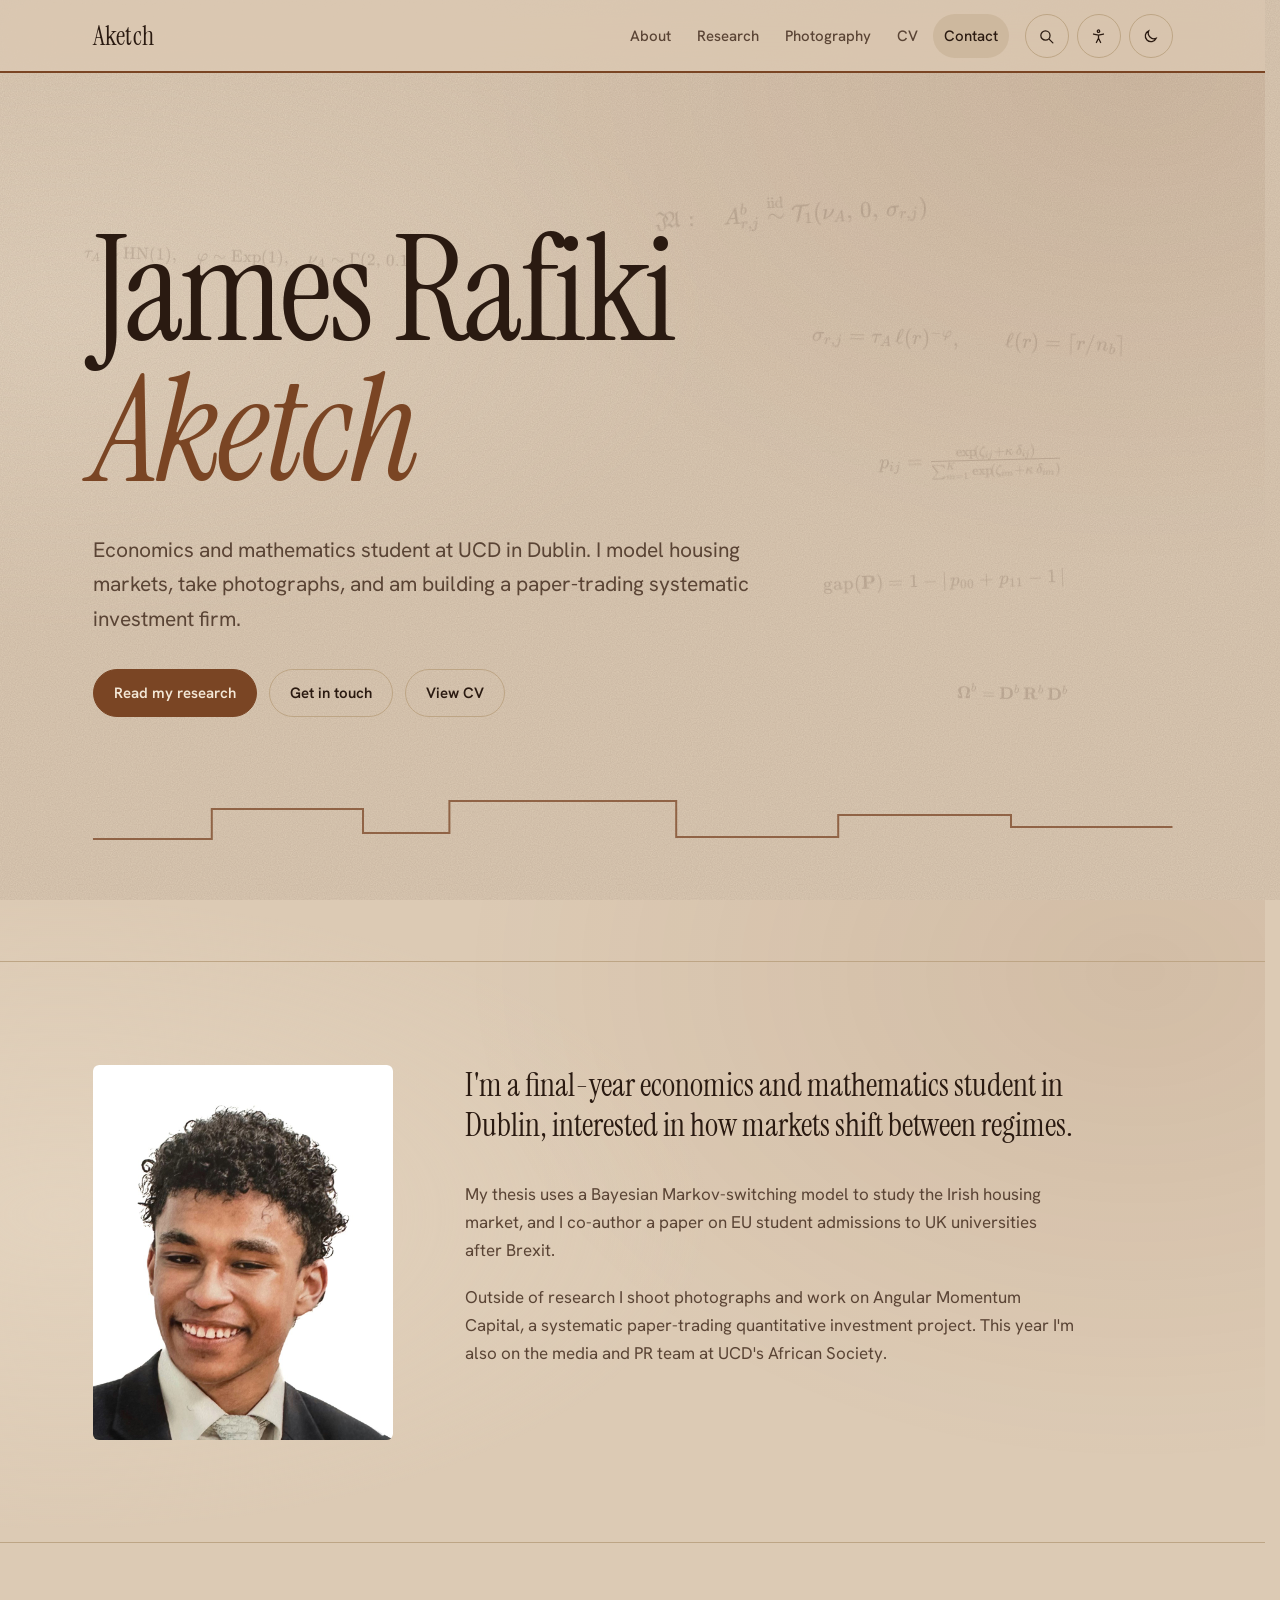
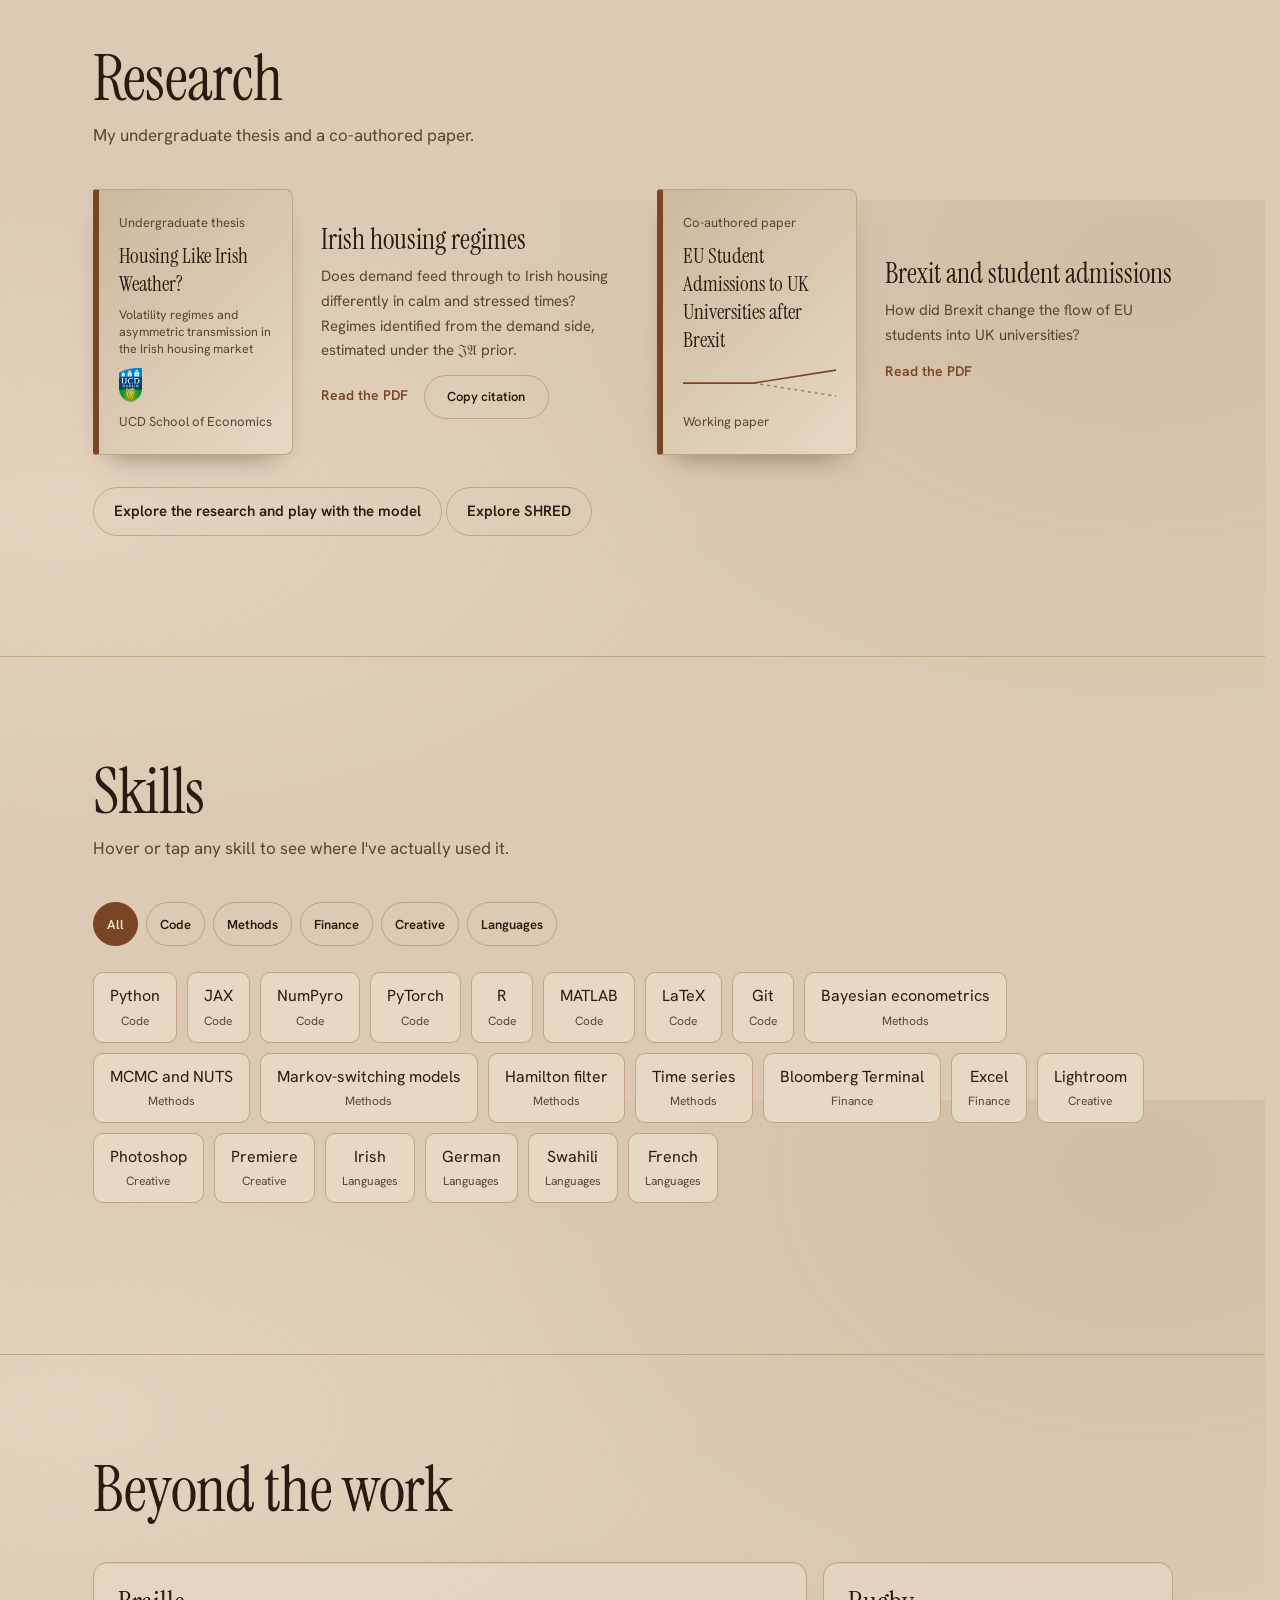
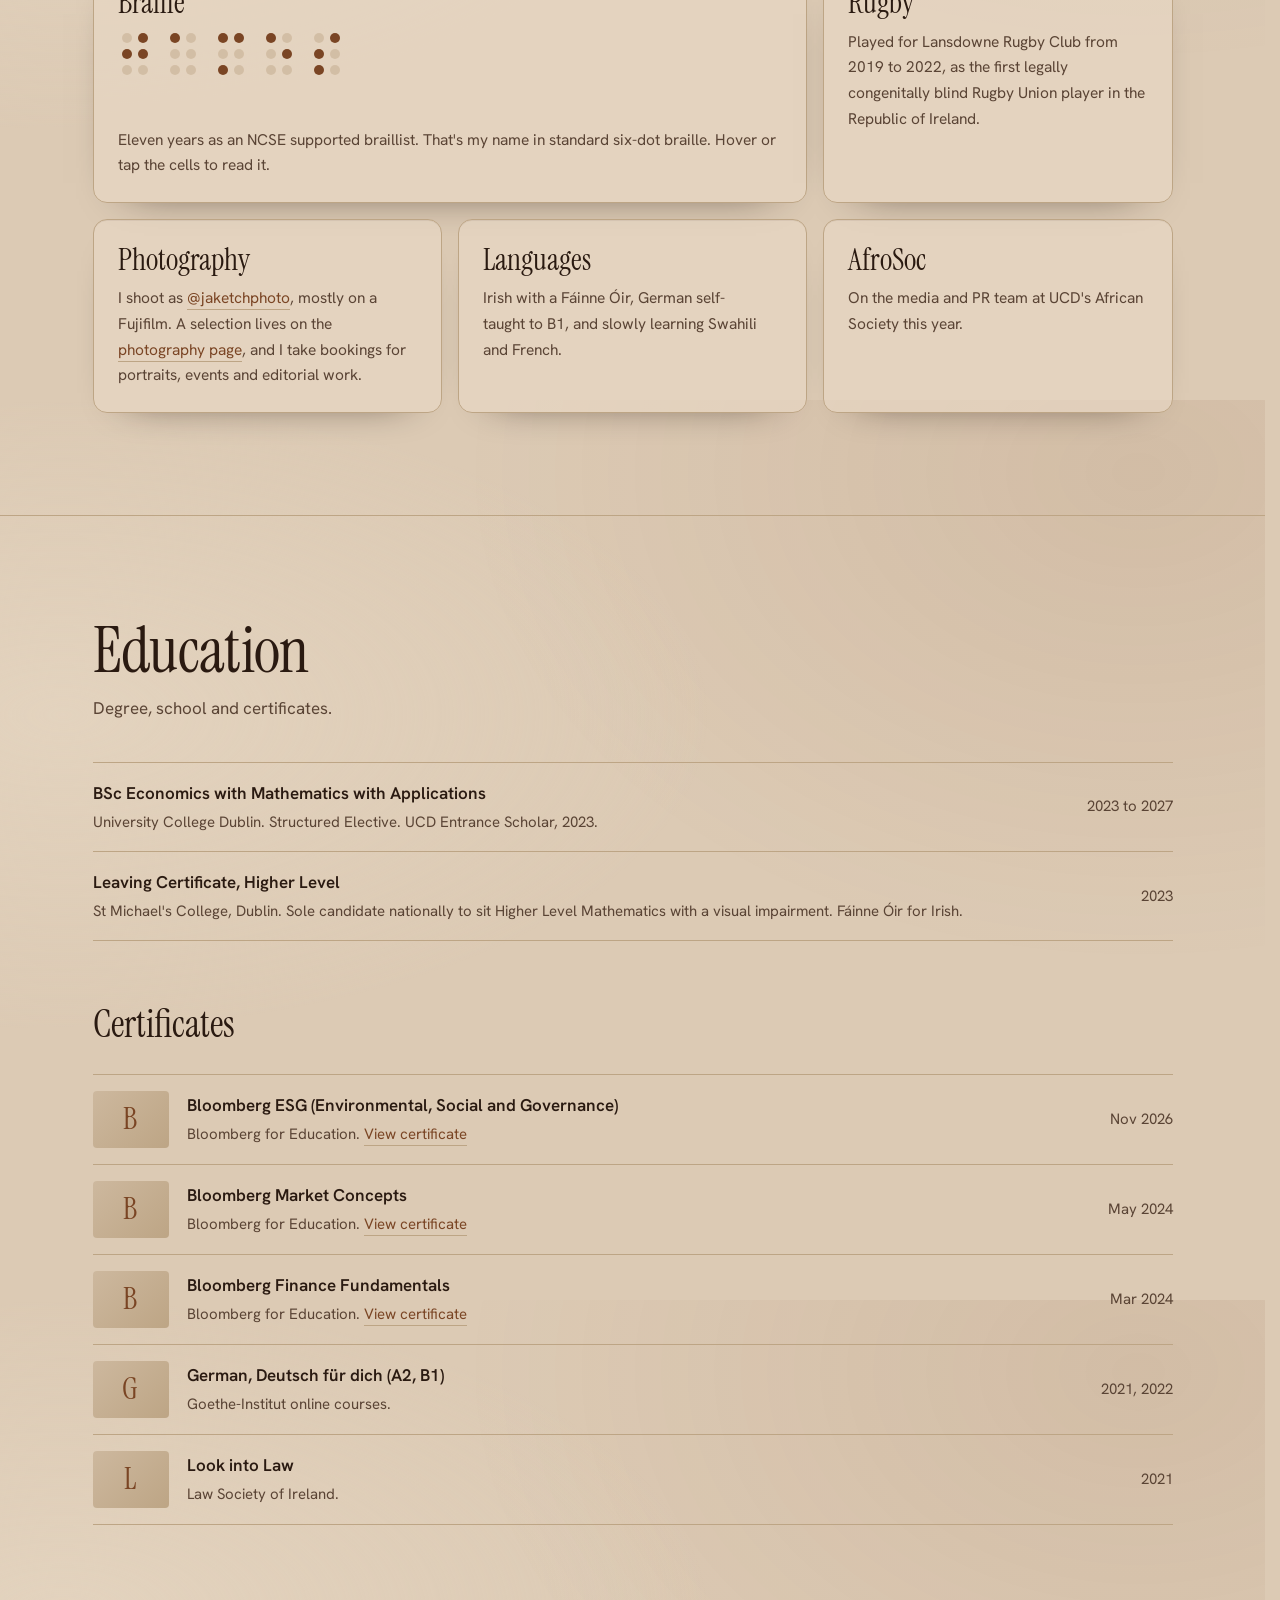
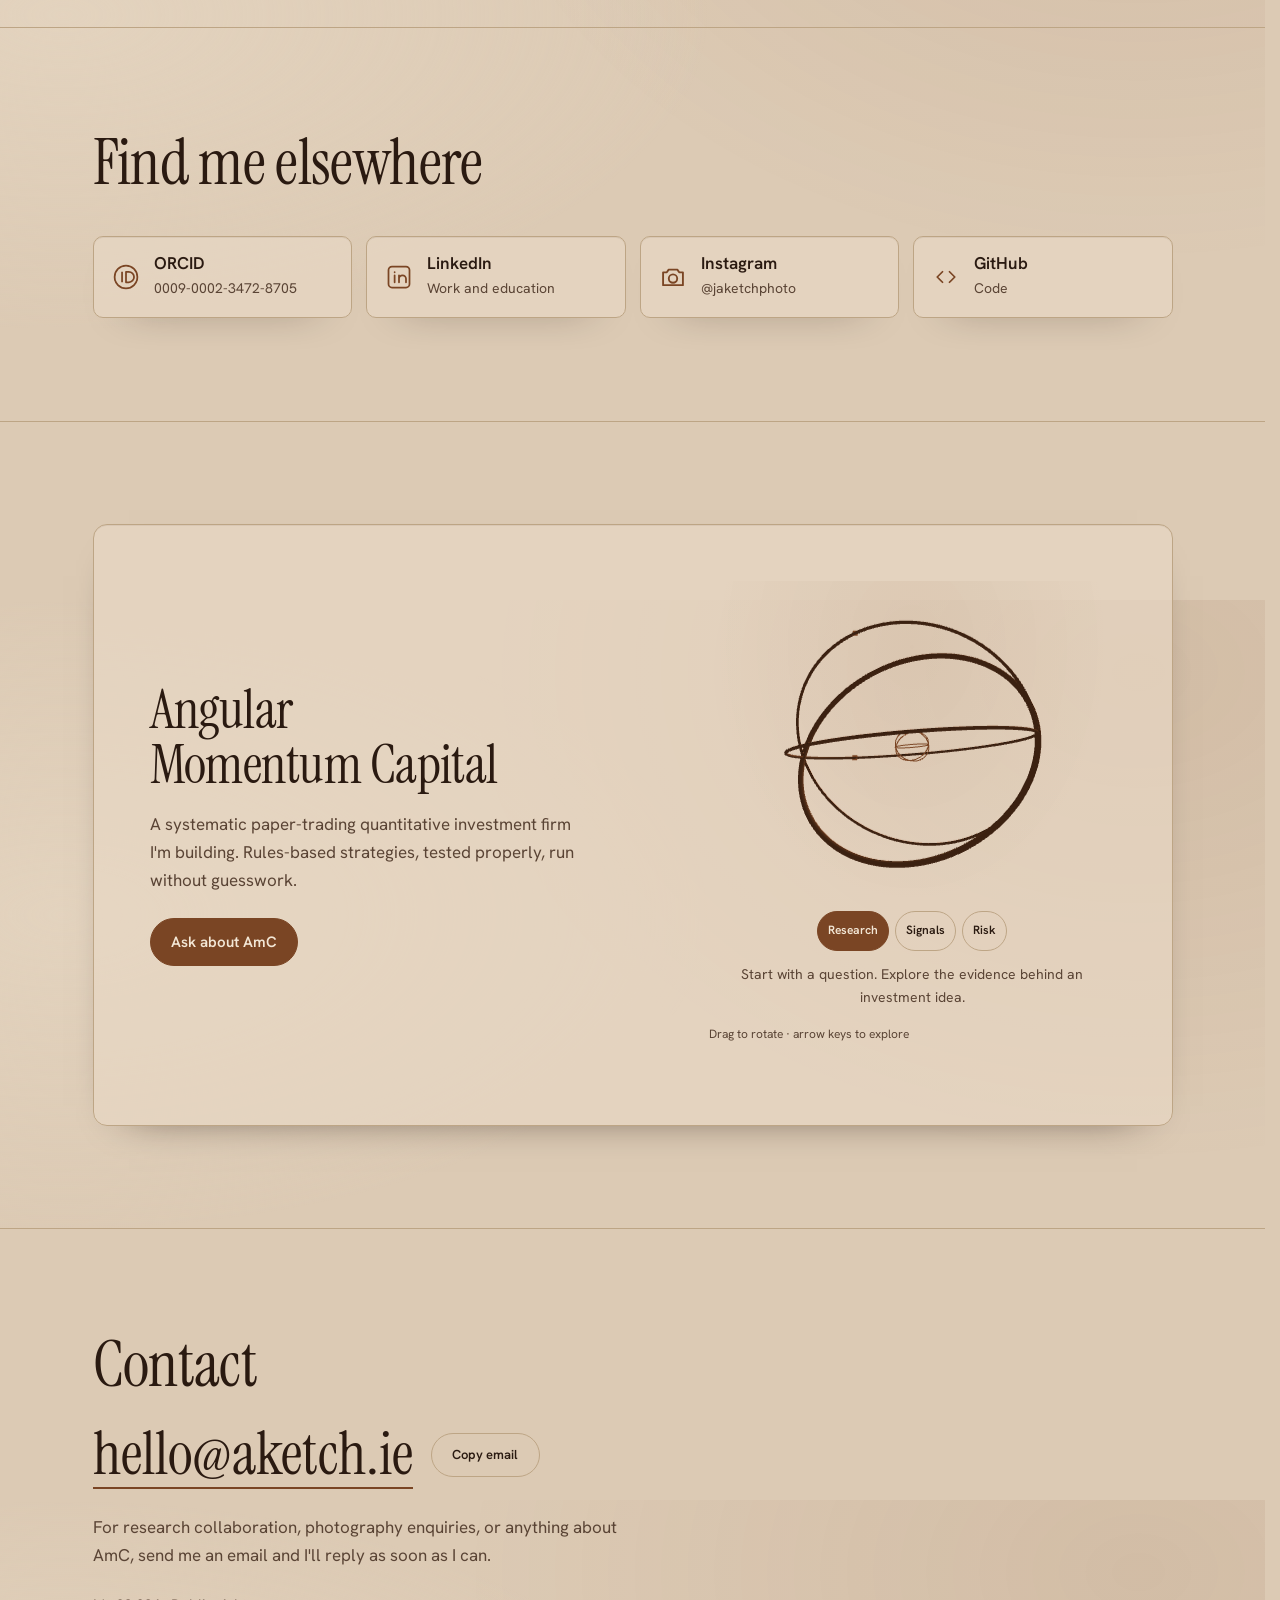
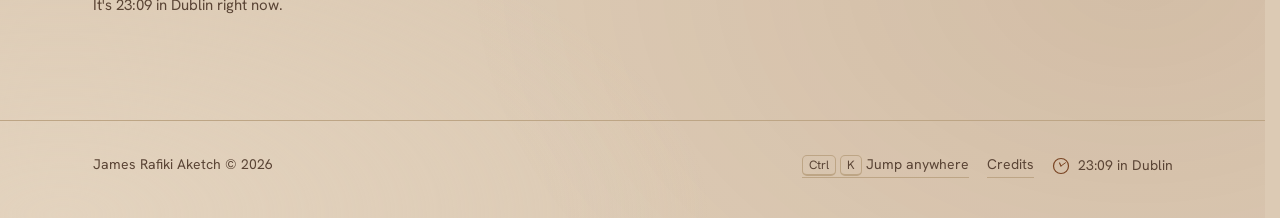
==== index.html @ b62ce795 "Mention ESG certificate in Bloomberg Terminal skill blurbs Co-Authored-By: Claude Sonnet 5.5 <norepl" ====
<!DOCTYPE html>
<html lang="en">
<head>
<meta charset="utf-8">
<meta name="viewport" content="width=device-width, initial-scale=1, viewport-fit=cover">
<title>James Rafiki Aketch</title>
<meta name="description" content="James Rafiki Aketch. Economics and mathematics student in Dublin. Research on Irish housing regimes, photography, and Angular Momentum Capital.">
<meta property="og:title" content="James Rafiki Aketch">
<meta property="og:description" content="James Rafiki Aketch. Economics and mathematics student in Dublin. Research on Irish housing regimes, photography, and Angular Momentum Capital.">
<meta property="og:type" content="website">
<meta property="og:url" content="https://aketch.ie/">
<meta property="og:image" content="https://aketch.ie/assets/ja-social-card.jpg">
<meta property="og:image:type" content="image/jpeg">
<meta property="og:image:width" content="1200">
<meta property="og:image:height" content="630">
<meta property="og:image:alt" content="Cream Fraktur JA monogram on a textured brown background">
<meta name="twitter:card" content="summary_large_image">
<meta name="twitter:title" content="James Rafiki Aketch">
<meta name="twitter:description" content="James Rafiki Aketch. Economics and mathematics student in Dublin. Research on Irish housing regimes, photography, and Angular Momentum Capital.">
<meta name="twitter:image" content="https://aketch.ie/assets/ja-social-card.jpg">
<meta name="twitter:image:alt" content="Cream Fraktur JA monogram on a textured brown background">
<link rel="canonical" href="https://aketch.ie/">
<meta name="theme-color" content="#dccab4" media="(prefers-color-scheme: light)">
<meta name="theme-color" content="#1b120e" media="(prefers-color-scheme: dark)">
<link rel="icon" href="/favicon.ico" sizes="any">
<link rel="icon" type="image/png" sizes="32x32" href="/favicon-32.png">
<link rel="apple-touch-icon" href="/apple-touch-icon.png">
<link rel="manifest" href="/site.webmanifest">
<script>try{var d=document.documentElement,t=localStorage.getItem("theme");if(t)d.setAttribute("data-theme",t);var a=JSON.parse(localStorage.getItem("a11y")||"{}");if(a.text)d.setAttribute("data-text","large");if(a.contrast||(a.contrast===undefined&&matchMedia("(prefers-contrast: more)").matches))d.setAttribute("data-contrast","high");if(a.font)d.setAttribute("data-font","readable");if(a.motion)d.setAttribute("data-motion","reduced");}catch(e){}</script>
<link rel="preconnect" href="https://fonts.googleapis.com">
<link rel="preconnect" href="https://fonts.gstatic.com" crossorigin>
<link href="https://fonts.googleapis.com/css2?family=Hanken+Grotesk:wght@400;500;600&family=Instrument+Serif:ital@0;1&display=swap" rel="stylesheet">
<link rel="stylesheet" href="assets/site.css?v=20261010-2">
<!-- KaTeX 0.16.9. Styles/fonts embedded for reliable equation rendering.
The MIT License (MIT)

Copyright (c) 2013-2020 Khan Academy and other contributors

Permission is hereby granted, free of charge, to any person obtaining a copy
of this software and associated documentation files (the "Software"), to deal
in the Software without restriction, including without limitation the rights
to use, copy, modify, merge, publish, distribute, sublicense, and/or sell
copies of the Software, and to permit persons to whom the Software is
furnished to do so, subject to the following conditions:

The above copyright notice and this permission notice shall be included in all
copies or substantial portions of the Software.

THE SOFTWARE IS PROVIDED "AS IS", WITHOUT WARRANTY OF ANY KIND, EXPRESS OR
IMPLIED, INCLUDING BUT NOT LIMITED TO THE WARRANTIES OF MERCHANTABILITY,
FITNESS FOR A PARTICULAR PURPOSE AND NONINFRINGEMENT. IN NO EVENT SHALL THE
AUTHORS OR COPYRIGHT HOLDERS BE LIABLE FOR ANY CLAIM, DAMAGES OR OTHER
LIABILITY, WHETHER IN AN ACTION OF CONTRACT, TORT OR OTHERWISE, ARISING FROM,
OUT OF OR IN CONNECTION WITH THE SOFTWARE OR THE USE OR OTHER DEALINGS IN THE
SOFTWARE.

-->
<link rel="stylesheet" href="assets/katex-local.css">
<script>if(location.hash==="#shred")location.replace("research.html"+location.search+"#shred");</script>
<script src="assets/site.js?v=20261010-2" defer></script>
<script type="application/ld+json">
{"@context":"https://schema.org","@type":"Person","name":"James Rafiki Aketch","url":"https://aketch.ie","sameAs":["https://orcid.org/0009-0002-3472-8705","https://www.linkedin.com/in/jamesaketch/","https://www.instagram.com/jaketchphoto","https://github.com/jamesaketch"]}
</script>
<link rel="stylesheet" href="assets/polish.css?v=20261010-2">
<script src="assets/polish.js" defer></script>
<script src="assets/graphics.js" defer></script>
</head>
<body>
<a class="skip" href="#main">Skip to content</a>
<header class="bar">
  <div class="wrap">
    <a class="mark" href="#main">Aketch</a>
    <nav aria-label="Main">
      <a href="#about">About</a>
      <a href="research.html">Research</a>
      <a href="photography.html">Photography</a>
      <a href="cv.html">CV</a>
      <a href="#contact">Contact</a>
    </nav>
    <div class="tools">
      <button class="tbtn abtn" type="button" aria-label="Accessibility options" aria-expanded="false"><svg viewBox="0 0 24 24"><circle cx="12" cy="4.5" r="1.7"/><path d="M5 8.5l7 1.5 7-1.5M12 10v4.5M12 14.5l-3 6M12 14.5l3 6"/></svg></button>
      <button class="tbtn theme" type="button" aria-label="Switch between light and dark mode"><svg class="moon" viewBox="0 0 24 24"><path d="M20 14.5A8 8 0 0 1 9.5 4 8 8 0 1 0 20 14.5z"/></svg><svg class="sun" viewBox="0 0 24 24"><circle cx="12" cy="12" r="4"/><path d="M12 2v2M12 20v2M4.9 4.9l1.4 1.4M17.7 17.7l1.4 1.4M2 12h2M20 12h2M4.9 19.1l1.4-1.4M17.7 6.3l1.4-1.4"/></svg></button>
    </div>
  </div>
</header>

<main id="main" tabindex="-1">

  <div class="hero">
    <div class="wrap">
      <!-- Background maths: the real equations from the thesis, pre-rendered with KaTeX so they need no script -->
      <div class="eqs" aria-hidden="true">
        <div class="eq k1"><span class="katex"><span class="katex-html" aria-hidden="true"><span class="base"><span class="strut" style="height:0.8175em;vertical-align:-0.126em;"></span><span class="mord mathfrak">J</span><span class="mspace" style="margin-right:-0.1667em;"></span><span class="mord mathfrak">A</span><span class="mspace" style="margin-right:0.2778em;"></span><span class="mrel">:</span><span class="mspace" style="margin-right:1em;"></span><span class="mspace" style="margin-right:0.2778em;"></span></span><span class="base"><span class="strut" style="height:1.5478em;vertical-align:-0.3948em;"></span><span class="mord"><span class="mord mathnormal">A</span><span class="msupsub"><span class="vlist-t vlist-t2"><span class="vlist-r"><span class="vlist" style="height:0.8491em;"><span style="top:-2.4413em;margin-left:0em;margin-right:0.05em;"><span class="pstrut" style="height:2.7em;"></span><span class="sizing reset-size6 size3 mtight"><span class="mord mtight"><span class="mord mathnormal mtight" style="margin-right:0.02778em;">r</span><span class="mpunct mtight">,</span><span class="mord mathnormal mtight" style="margin-right:0.05724em;">j</span></span></span></span><span style="top:-3.063em;margin-right:0.05em;"><span class="pstrut" style="height:2.7em;"></span><span class="sizing reset-size6 size3 mtight"><span class="mord mtight"><span class="mord mathnormal mtight">b</span></span></span></span></span><span class="vlist-s">​</span></span><span class="vlist-r"><span class="vlist" style="height:0.3948em;"><span></span></span></span></span></span></span><span class="mspace" style="margin-right:0.2778em;"></span><span class="mrel"><span class="mop op-limits"><span class="vlist-t"><span class="vlist-r"><span class="vlist" style="height:1.153em;"><span style="top:-3em;"><span class="pstrut" style="height:3em;"></span><span><span class="mop">∼</span></span></span><span style="top:-3.5669em;margin-left:0em;"><span class="pstrut" style="height:3em;"></span><span class="sizing reset-size6 size3 mtight"><span class="mord mtight"><span class="mord text mtight"><span class="mord mtight">iid</span></span></span></span></span></span></span></span></span></span><span class="mspace" style="margin-right:0.2778em;"></span></span><span class="base"><span class="strut" style="height:1.0361em;vertical-align:-0.2861em;"></span><span class="mord"><span class="mord mathcal" style="margin-right:0.25417em;">T</span><span class="msupsub"><span class="vlist-t vlist-t2"><span class="vlist-r"><span class="vlist" style="height:0.3011em;"><span style="top:-2.55em;margin-left:-0.2542em;margin-right:0.05em;"><span class="pstrut" style="height:2.7em;"></span><span class="sizing reset-size6 size3 mtight"><span class="mord mtight"><span class="mord mtight">1</span></span></span></span></span><span class="vlist-s">​</span></span><span class="vlist-r"><span class="vlist" style="height:0.15em;"><span></span></span></span></span></span></span><span class="mspace" style="margin-right:-0.1667em;"></span><span class="mspace" style="margin-right:0.1667em;"></span><span class="minner"><span class="mopen delimcenter" style="top:0em;">(</span><span class="mord"><span class="mord mathnormal" style="margin-right:0.06366em;">ν</span><span class="msupsub"><span class="vlist-t vlist-t2"><span class="vlist-r"><span class="vlist" style="height:0.3283em;"><span style="top:-2.55em;margin-left:-0.0637em;margin-right:0.05em;"><span class="pstrut" style="height:2.7em;"></span><span class="sizing reset-size6 size3 mtight"><span class="mord mathnormal mtight">A</span></span></span></span><span class="vlist-s">​</span></span><span class="vlist-r"><span class="vlist" style="height:0.15em;"><span></span></span></span></span></span></span><span class="mpunct">,</span><span class="mspace" style="margin-right:0.1667em;"></span><span class="mspace" style="margin-right:0.1667em;"></span><span class="mord">0</span><span class="mpunct">,</span><span class="mspace" style="margin-right:0.1667em;"></span><span class="mspace" style="margin-right:0.1667em;"></span><span class="mord"><span class="mord mathnormal" style="margin-right:0.03588em;">σ</span><span class="msupsub"><span class="vlist-t vlist-t2"><span class="vlist-r"><span class="vlist" style="height:0.3117em;"><span style="top:-2.55em;margin-left:-0.0359em;margin-right:0.05em;"><span class="pstrut" style="height:2.7em;"></span><span class="sizing reset-size6 size3 mtight"><span class="mord mtight"><span class="mord mathnormal mtight" style="margin-right:0.02778em;">r</span><span class="mpunct mtight">,</span><span class="mord mathnormal mtight" style="margin-right:0.05724em;">j</span></span></span></span></span><span class="vlist-s">​</span></span><span class="vlist-r"><span class="vlist" style="height:0.2861em;"><span></span></span></span></span></span></span><span class="mclose delimcenter" style="top:0em;">)</span></span></span></span></span></div>
        <div class="eq k2"><span class="katex"><span class="katex-html" aria-hidden="true"><span class="base"><span class="strut" style="height:0.7167em;vertical-align:-0.2861em;"></span><span class="mord"><span class="mord mathnormal" style="margin-right:0.03588em;">σ</span><span class="msupsub"><span class="vlist-t vlist-t2"><span class="vlist-r"><span class="vlist" style="height:0.3117em;"><span style="top:-2.55em;margin-left:-0.0359em;margin-right:0.05em;"><span class="pstrut" style="height:2.7em;"></span><span class="sizing reset-size6 size3 mtight"><span class="mord mtight"><span class="mord mathnormal mtight" style="margin-right:0.02778em;">r</span><span class="mpunct mtight">,</span><span class="mord mathnormal mtight" style="margin-right:0.05724em;">j</span></span></span></span></span><span class="vlist-s">​</span></span><span class="vlist-r"><span class="vlist" style="height:0.2861em;"><span></span></span></span></span></span></span><span class="mspace" style="margin-right:0.2778em;"></span><span class="mrel">=</span><span class="mspace" style="margin-right:0.2778em;"></span></span><span class="base"><span class="strut" style="height:1.0213em;vertical-align:-0.25em;"></span><span class="mord"><span class="mord mathnormal" style="margin-right:0.1132em;">τ</span><span class="msupsub"><span class="vlist-t vlist-t2"><span class="vlist-r"><span class="vlist" style="height:0.3283em;"><span style="top:-2.55em;margin-left:-0.1132em;margin-right:0.05em;"><span class="pstrut" style="height:2.7em;"></span><span class="sizing reset-size6 size3 mtight"><span class="mord mathnormal mtight">A</span></span></span></span><span class="vlist-s">​</span></span><span class="vlist-r"><span class="vlist" style="height:0.15em;"><span></span></span></span></span></span></span><span class="mspace" style="margin-right:0.1667em;"></span><span class="mord">ℓ</span><span class="mopen">(</span><span class="mord mathnormal" style="margin-right:0.02778em;">r</span><span class="mclose"><span class="mclose">)</span><span class="msupsub"><span class="vlist-t"><span class="vlist-r"><span class="vlist" style="height:0.7713em;"><span style="top:-3.063em;margin-right:0.05em;"><span class="pstrut" style="height:2.7em;"></span><span class="sizing reset-size6 size3 mtight"><span class="mord mtight"><span class="mord mtight">−</span><span class="mord mathnormal mtight">φ</span></span></span></span></span></span></span></span></span><span class="mpunct">,</span><span class="mspace" style="margin-right:2em;"></span><span class="mspace" style="margin-right:0.1667em;"></span><span class="mord">ℓ</span><span class="mopen">(</span><span class="mord mathnormal" style="margin-right:0.02778em;">r</span><span class="mclose">)</span><span class="mspace" style="margin-right:0.2778em;"></span><span class="mrel">=</span><span class="mspace" style="margin-right:0.2778em;"></span></span><span class="base"><span class="strut" style="height:1em;vertical-align:-0.25em;"></span><span class="mopen">⌈</span><span class="mord mathnormal" style="margin-right:0.02778em;">r</span><span class="mord">/</span><span class="mord"><span class="mord mathnormal">n</span><span class="msupsub"><span class="vlist-t vlist-t2"><span class="vlist-r"><span class="vlist" style="height:0.3361em;"><span style="top:-2.55em;margin-left:0em;margin-right:0.05em;"><span class="pstrut" style="height:2.7em;"></span><span class="sizing reset-size6 size3 mtight"><span class="mord mathnormal mtight">b</span></span></span></span><span class="vlist-s">​</span></span><span class="vlist-r"><span class="vlist" style="height:0.15em;"><span></span></span></span></span></span></span><span class="mclose">⌉</span></span></span></span></div>
        <div class="eq k3"><span class="katex"><span class="katex-html" aria-hidden="true"><span class="base"><span class="strut" style="height:0.7167em;vertical-align:-0.2861em;"></span><span class="mord"><span class="mord mathnormal">p</span><span class="msupsub"><span class="vlist-t vlist-t2"><span class="vlist-r"><span class="vlist" style="height:0.3117em;"><span style="top:-2.55em;margin-left:0em;margin-right:0.05em;"><span class="pstrut" style="height:2.7em;"></span><span class="sizing reset-size6 size3 mtight"><span class="mord mtight"><span class="mord mathnormal mtight" style="margin-right:0.05724em;">ij</span></span></span></span></span><span class="vlist-s">​</span></span><span class="vlist-r"><span class="vlist" style="height:0.2861em;"><span></span></span></span></span></span></span><span class="mspace" style="margin-right:0.2778em;"></span><span class="mrel">=</span><span class="mspace" style="margin-right:0.2778em;"></span></span><span class="base"><span class="strut" style="height:1.687em;vertical-align:-0.6547em;"></span><span class="mord"><span class="mopen nulldelimiter"></span><span class="mfrac"><span class="vlist-t vlist-t2"><span class="vlist-r"><span class="vlist" style="height:1.0323em;"><span style="top:-2.5703em;"><span class="pstrut" style="height:3em;"></span><span class="sizing reset-size6 size3 mtight"><span class="mord mtight"><span class="mop mtight"><span class="mop op-symbol small-op mtight" style="position:relative;top:0em;">∑</span><span class="msupsub"><span class="vlist-t vlist-t2"><span class="vlist-r"><span class="vlist" style="height:0.8852em;"><span style="top:-2.1786em;margin-left:0em;margin-right:0.0714em;"><span class="pstrut" style="height:2.5em;"></span><span class="sizing reset-size3 size1 mtight"><span class="mord mtight"><span class="mord mathnormal mtight">m</span><span class="mrel mtight">=</span><span class="mord mtight">1</span></span></span></span><span style="top:-2.8971em;margin-right:0.0714em;"><span class="pstrut" style="height:2.5em;"></span><span class="sizing reset-size3 size1 mtight"><span class="mord mtight"><span class="mord mathnormal mtight" style="margin-right:0.07153em;">K</span></span></span></span></span><span class="vlist-s">​</span></span><span class="vlist-r"><span class="vlist" style="height:0.3214em;"><span></span></span></span></span></span></span><span class="mspace mtight" style="margin-right:0.1952em;"></span><span class="mop mtight"><span class="mtight">e</span><span class="mtight">x</span><span class="mtight">p</span></span><span class="mspace mtight" style="margin-right:-0.1952em;"></span><span class="minner mtight"><span class="mopen mtight delimcenter" style="top:0em;"><span class="mtight">(</span></span><span class="mord mtight"><span class="mord mathnormal mtight" style="margin-right:0.07378em;">ζ</span><span class="msupsub"><span class="vlist-t vlist-t2"><span class="vlist-r"><span class="vlist" style="height:0.3281em;"><span style="top:-2.357em;margin-left:-0.0738em;margin-right:0.0714em;"><span class="pstrut" style="height:2.5em;"></span><span class="sizing reset-size3 size1 mtight"><span class="mord mtight"><span class="mord mathnormal mtight">im</span></span></span></span></span><span class="vlist-s">​</span></span><span class="vlist-r"><span class="vlist" style="height:0.143em;"><span></span></span></span></span></span></span><span class="mbin mtight">+</span><span class="mord mathnormal mtight">κ</span><span class="mspace mtight" style="margin-right:0.1952em;"></span><span class="mord mtight"><span class="mord mathnormal mtight" style="margin-right:0.03785em;">δ</span><span class="msupsub"><span class="vlist-t vlist-t2"><span class="vlist-r"><span class="vlist" style="height:0.3281em;"><span style="top:-2.357em;margin-left:-0.0379em;margin-right:0.0714em;"><span class="pstrut" style="height:2.5em;"></span><span class="sizing reset-size3 size1 mtight"><span class="mord mtight"><span class="mord mathnormal mtight">im</span></span></span></span></span><span class="vlist-s">​</span></span><span class="vlist-r"><span class="vlist" style="height:0.143em;"><span></span></span></span></span></span></span><span class="mclose mtight delimcenter" style="top:0em;"><span class="mtight">)</span></span></span></span></span></span><span style="top:-3.23em;"><span class="pstrut" style="height:3em;"></span><span class="frac-line" style="border-bottom-width:0.04em;"></span></span><span style="top:-3.5073em;"><span class="pstrut" style="height:3em;"></span><span class="sizing reset-size6 size3 mtight"><span class="mord mtight"><span class="mop mtight"><span class="mtight">e</span><span class="mtight">x</span><span class="mtight">p</span></span><span class="mspace mtight" style="margin-right:-0.1952em;"></span><span class="minner mtight"><span class="mopen mtight delimcenter" style="top:0em;"><span class="mtight">(</span></span><span class="mord mtight"><span class="mord mathnormal mtight" style="margin-right:0.07378em;">ζ</span><span class="msupsub"><span class="vlist-t vlist-t2"><span class="vlist-r"><span class="vlist" style="height:0.3281em;"><span style="top:-2.357em;margin-left:-0.0738em;margin-right:0.0714em;"><span class="pstrut" style="height:2.5em;"></span><span class="sizing reset-size3 size1 mtight"><span class="mord mtight"><span class="mord mathnormal mtight" style="margin-right:0.05724em;">ij</span></span></span></span></span><span class="vlist-s">​</span></span><span class="vlist-r"><span class="vlist" style="height:0.2819em;"><span></span></span></span></span></span></span><span class="mbin mtight">+</span><span class="mord mathnormal mtight">κ</span><span class="mspace mtight" style="margin-right:0.1952em;"></span><span class="mord mtight"><span class="mord mathnormal mtight" style="margin-right:0.03785em;">δ</span><span class="msupsub"><span class="vlist-t vlist-t2"><span class="vlist-r"><span class="vlist" style="height:0.3281em;"><span style="top:-2.357em;margin-left:-0.0379em;margin-right:0.0714em;"><span class="pstrut" style="height:2.5em;"></span><span class="sizing reset-size3 size1 mtight"><span class="mord mtight"><span class="mord mathnormal mtight" style="margin-right:0.05724em;">ij</span></span></span></span></span><span class="vlist-s">​</span></span><span class="vlist-r"><span class="vlist" style="height:0.2819em;"><span></span></span></span></span></span></span><span class="mclose mtight delimcenter" style="top:0em;"><span class="mtight">)</span></span></span></span></span></span></span><span class="vlist-s">​</span></span><span class="vlist-r"><span class="vlist" style="height:0.6547em;"><span></span></span></span></span></span><span class="mclose nulldelimiter"></span></span></span></span></span></div>
        <div class="eq k4"><span class="katex"><span class="katex-html" aria-hidden="true"><span class="base"><span class="strut" style="height:0.5806em;vertical-align:-0.15em;"></span><span class="mord"><span class="mord mathnormal" style="margin-right:0.1132em;">τ</span><span class="msupsub"><span class="vlist-t vlist-t2"><span class="vlist-r"><span class="vlist" style="height:0.3283em;"><span style="top:-2.55em;margin-left:-0.1132em;margin-right:0.05em;"><span class="pstrut" style="height:2.7em;"></span><span class="sizing reset-size6 size3 mtight"><span class="mord mathnormal mtight">A</span></span></span></span><span class="vlist-s">​</span></span><span class="vlist-r"><span class="vlist" style="height:0.15em;"><span></span></span></span></span></span></span><span class="mspace" style="margin-right:0.2778em;"></span><span class="mrel">∼</span><span class="mspace" style="margin-right:0.2778em;"></span></span><span class="base"><span class="strut" style="height:1em;vertical-align:-0.25em;"></span><span class="mord"><span class="mord mathrm">HN</span></span><span class="mopen">(</span><span class="mord">1</span><span class="mclose">)</span><span class="mpunct">,</span><span class="mspace" style="margin-right:1em;"></span><span class="mspace" style="margin-right:0.1667em;"></span><span class="mord mathnormal">φ</span><span class="mspace" style="margin-right:0.2778em;"></span><span class="mrel">∼</span><span class="mspace" style="margin-right:0.2778em;"></span></span><span class="base"><span class="strut" style="height:1em;vertical-align:-0.25em;"></span><span class="mord"><span class="mord mathrm">Exp</span></span><span class="mopen">(</span><span class="mord">1</span><span class="mclose">)</span><span class="mpunct">,</span><span class="mspace" style="margin-right:1em;"></span><span class="mspace" style="margin-right:0.1667em;"></span><span class="mord"><span class="mord mathnormal" style="margin-right:0.06366em;">ν</span><span class="msupsub"><span class="vlist-t vlist-t2"><span class="vlist-r"><span class="vlist" style="height:0.3283em;"><span style="top:-2.55em;margin-left:-0.0637em;margin-right:0.05em;"><span class="pstrut" style="height:2.7em;"></span><span class="sizing reset-size6 size3 mtight"><span class="mord mathnormal mtight">A</span></span></span></span><span class="vlist-s">​</span></span><span class="vlist-r"><span class="vlist" style="height:0.15em;"><span></span></span></span></span></span></span><span class="mspace" style="margin-right:0.2778em;"></span><span class="mrel">∼</span><span class="mspace" style="margin-right:0.2778em;"></span></span><span class="base"><span class="strut" style="height:1em;vertical-align:-0.25em;"></span><span class="mord">Γ</span><span class="mopen">(</span><span class="mord">2</span><span class="mpunct">,</span><span class="mspace" style="margin-right:0.1667em;"></span><span class="mspace" style="margin-right:0.1667em;"></span><span class="mord">0.1</span><span class="mclose">)</span></span></span></span></div>
        <div class="eq k5"><span class="katex"><span class="katex-html" aria-hidden="true"><span class="base"><span class="strut" style="height:1em;vertical-align:-0.25em;"></span><span class="mop"><span class="mord mathrm">gap</span></span><span class="mopen">(</span><span class="mord mathbf">P</span><span class="mclose">)</span><span class="mspace" style="margin-right:0.2778em;"></span><span class="mrel">=</span><span class="mspace" style="margin-right:0.2778em;"></span></span><span class="base"><span class="strut" style="height:0.7278em;vertical-align:-0.0833em;"></span><span class="mord">1</span><span class="mspace" style="margin-right:0.2222em;"></span><span class="mbin">−</span><span class="mspace" style="margin-right:0.2222em;"></span></span><span class="base"><span class="strut" style="height:1em;vertical-align:-0.25em;"></span><span class="minner"><span class="mopen delimcenter" style="top:0em;">∣</span><span class="mspace" style="margin-right:0.1667em;"></span><span class="mord"><span class="mord mathnormal">p</span><span class="msupsub"><span class="vlist-t vlist-t2"><span class="vlist-r"><span class="vlist" style="height:0.3011em;"><span style="top:-2.55em;margin-left:0em;margin-right:0.05em;"><span class="pstrut" style="height:2.7em;"></span><span class="sizing reset-size6 size3 mtight"><span class="mord mtight"><span class="mord mtight">00</span></span></span></span></span><span class="vlist-s">​</span></span><span class="vlist-r"><span class="vlist" style="height:0.15em;"><span></span></span></span></span></span></span><span class="mspace" style="margin-right:0.2222em;"></span><span class="mbin">+</span><span class="mspace" style="margin-right:0.2222em;"></span><span class="mord"><span class="mord mathnormal">p</span><span class="msupsub"><span class="vlist-t vlist-t2"><span class="vlist-r"><span class="vlist" style="height:0.3011em;"><span style="top:-2.55em;margin-left:0em;margin-right:0.05em;"><span class="pstrut" style="height:2.7em;"></span><span class="sizing reset-size6 size3 mtight"><span class="mord mtight"><span class="mord mtight">11</span></span></span></span></span><span class="vlist-s">​</span></span><span class="vlist-r"><span class="vlist" style="height:0.15em;"><span></span></span></span></span></span></span><span class="mspace" style="margin-right:0.2222em;"></span><span class="mbin">−</span><span class="mspace" style="margin-right:0.2222em;"></span><span class="mord">1</span><span class="mspace" style="margin-right:0.1667em;"></span><span class="mclose delimcenter" style="top:0em;">∣</span></span></span></span></span></div>
        <div class="eq k6"><span class="katex"><span class="katex-html" aria-hidden="true"><span class="base"><span class="strut" style="height:0.9251em;"></span><span class="mord"><span class="mord"><span class="mord"><span class="mord mathbf">Ω</span></span></span><span class="msupsub"><span class="vlist-t"><span class="vlist-r"><span class="vlist" style="height:0.9251em;"><span style="top:-3.139em;margin-right:0.05em;"><span class="pstrut" style="height:2.7em;"></span><span class="sizing reset-size6 size3 mtight"><span class="mord mtight"><span class="mord mathnormal mtight">b</span></span></span></span></span></span></span></span></span><span class="mspace" style="margin-right:0.2778em;"></span><span class="mrel">=</span><span class="mspace" style="margin-right:0.2778em;"></span></span><span class="base"><span class="strut" style="height:0.8491em;"></span><span class="mord"><span class="mord mathbf">D</span><span class="msupsub"><span class="vlist-t"><span class="vlist-r"><span class="vlist" style="height:0.8491em;"><span style="top:-3.063em;margin-right:0.05em;"><span class="pstrut" style="height:2.7em;"></span><span class="sizing reset-size6 size3 mtight"><span class="mord mtight"><span class="mord mathnormal mtight">b</span></span></span></span></span></span></span></span></span><span class="mspace" style="margin-right:0.1667em;"></span><span class="mord"><span class="mord mathbf">R</span><span class="msupsub"><span class="vlist-t"><span class="vlist-r"><span class="vlist" style="height:0.8491em;"><span style="top:-3.063em;margin-right:0.05em;"><span class="pstrut" style="height:2.7em;"></span><span class="sizing reset-size6 size3 mtight"><span class="mord mtight"><span class="mord mathnormal mtight">b</span></span></span></span></span></span></span></span></span><span class="mspace" style="margin-right:0.1667em;"></span><span class="mord"><span class="mord mathbf">D</span><span class="msupsub"><span class="vlist-t"><span class="vlist-r"><span class="vlist" style="height:0.8491em;"><span style="top:-3.063em;margin-right:0.05em;"><span class="pstrut" style="height:2.7em;"></span><span class="sizing reset-size6 size3 mtight"><span class="mord mtight"><span class="mord mathnormal mtight">b</span></span></span></span></span></span></span></span></span></span></span></span></div>
      </div>
      <h1><span>James Rafiki</span> <span class="soft" data-alt="also answers to Ja-ketch">Aketch</span></h1>
      <p class="lede">Economics and mathematics student at UCD in Dublin. I model housing markets, take photographs, and am building a paper-trading systematic investment firm.</p>
      <div class="row">
        <a class="btn solid" href="#research">Read my research</a>
        <a class="btn ghost" href="#contact">Get in touch</a>
        <a class="btn ghost" href="cv.html">View CV</a>
      </div>
      <svg class="regime" viewBox="0 0 1000 64" preserveAspectRatio="none" aria-hidden="true"><path class="d" d="M0 50 H110 V20 H250 V44 H330 V12 H540 V48 H690 V26 H850 V38 H1000"/><path class="m" d="M0 48 H240 V12 H610 V40 H1000"/></svg>
    </div>
  </div>


  <section id="about">
    <div class="wrap about">
      <div class="portrait"><img src="photos/portrait.jpg" alt="James Rafiki Aketch" width="960" height="1200"></div>
      <div class="prose">
        <p>I'm a final-year economics and mathematics student in Dublin, interested in how markets shift between regimes.</p>
        <p>My thesis uses a Bayesian Markov-switching model to study the Irish housing market, and I co-author a paper on EU student admissions to UK universities after Brexit.</p>
        <p>Outside of research I shoot photographs and work on Angular Momentum Capital, a systematic paper-trading quantitative investment project. This year I'm also on the media and PR team at UCD's African Society.</p>
      </div>
    </div>
  </section>

  <!-- RESEARCH: swap .cover for <img src="covers/thesis.jpg"> if you have a real cover page -->
  <section id="research">
    <div class="wrap">
      <div class="head">
        <h2>Research</h2>
        <p>My undergraduate thesis and a co-authored paper.</p>
      </div>
      <!-- PDFs: papers/thesis.pdf and papers/brexit-paper.pdf. Cards link themselves once the files exist. -->
      <div class="papers">
        <article class="paper">
          <a class="cover-link" href="papers/thesis.pdf" target="_blank" rel="noopener">
            <div class="cover">
              <div><span class="kind">Undergraduate thesis</span><b>Housing Like Irish Weather?</b><span class="subt">Volatility regimes and asymmetric transmission in the Irish housing market</span></div>
              <svg class="crest" viewBox="0 0 100 120" aria-hidden="true"><path d="M8 8 H92 V52 C92 84 72 104 50 114 C28 104 8 84 8 52 Z"/><path class="inner" d="M16 16 H84 V52 C84 78 68 96 50 105 C32 96 16 78 16 52 Z"/><path class="step" d="M24 44 H42 V30 H60 V40 H76"/><path d="M27 78 V65 L32 59 L37 65 V78"/><path d="M39 78 V65 L44 59 L49 65 V78"/><path d="M51 78 V53 L56 47 L61 53 V78"/><path d="M63 78 V53 L68 47 L73 53 V78"/><path d="M22 78 H78"/></svg><img class="uni" src="photos/ucd-logo.png" alt="University College Dublin" hidden onload="this.hidden=false;this.previousElementSibling.style.display='none'">
              <small>UCD School of Economics</small>
            </div>
          </a>
          <div>
            <h3>Irish housing regimes</h3>
            <p>Does demand feed through to Irish housing differently in calm and stressed times? Regimes identified from the demand side, estimated under the 𝔍𝔄 prior.</p>
            <div class="actions"><a class="status" href="papers/thesis.pdf" target="_blank" rel="noopener">Read the PDF</a><button class="chip" type="button" data-copy="Aketch, J. R. (2026). Housing like Irish weather? Volatility regimes and asymmetric transmission in the Irish housing market [Undergraduate thesis, University College Dublin].">Copy citation</button></div>
          </div>
        </article>
        <article class="paper">
          <a class="cover-link" data-file="papers/brexit-paper.pdf">
            <div class="cover">
              <div><span class="kind">Co-authored paper</span><b>EU Student Admissions to UK Universities after Brexit</b></div>
              <svg class="motif" viewBox="0 0 200 50" aria-hidden="true"><path d="M0 25 H92"/><path d="M92 25 L200 8"/><path class="ghost" d="M92 25 L200 42"/></svg>
              <small>Working paper</small>
            </div>
          </a>
          <div>
            <h3>Brexit and student admissions</h3>
            <p>How did Brexit change the flow of EU students into UK universities?</p>
            <div class="actions"><a class="status" data-file="papers/brexit-paper.pdf">PDF coming soon</a></div>
          </div>
        </article>
      </div>
      <p class="section-link"><a class="btn ghost" href="research.html">Explore the research and play with the model</a> <a class="btn ghost" href="research.html#shred">Explore SHRED</a></p>
    </div>
  </section>



  <section id="skills">
    <div class="wrap">
      <div class="head">
        <h2>Skills</h2>
        <p>Hover or tap any skill to see where I've actually used it.</p>
      </div>
      <div class="filters" role="toolbar" aria-label="Filter skills">
        <button class="chip" type="button" data-f="all" aria-pressed="true">All</button>
        <button class="chip" type="button" data-f="code" aria-pressed="false">Code</button>
        <button class="chip" type="button" data-f="methods" aria-pressed="false">Methods</button>
        <button class="chip" type="button" data-f="finance" aria-pressed="false">Finance</button>
        <button class="chip" type="button" data-f="creative" aria-pressed="false">Creative</button>
        <button class="chip" type="button" data-f="lang" aria-pressed="false">Languages</button>
      </div>
      <ul class="skills">
        <li data-g="code"><button class="skill" type="button" data-used="my thesis pipeline and ChainGang.">Python<span class="g">Code</span></button></li>
        <li data-g="code"><button class="skill" type="button" data-used="the inference engine behind my thesis.">JAX<span class="g">Code</span></button></li>
        <li data-g="code"><button class="skill" type="button" data-used="every model in my thesis, and the chains ChainGang dispatches.">NumPyro<span class="g">Code</span></button></li>
        <li data-g="code"><button class="skill" type="button" data-used="part of my toolkit.">PyTorch<span class="g">Code</span></button></li>
        <li data-g="code"><button class="skill" type="button" data-used="part of my toolkit.">R<span class="g">Code</span></button></li>
        <li data-g="code"><button class="skill" type="button" data-used="part of my toolkit.">MATLAB<span class="g">Code</span></button></li>
        <li data-g="code"><button class="skill" type="button" data-used="writing up my thesis and papers.">LaTeX<span class="g">Code</span></button></li>
        <li data-g="code"><button class="skill" type="button" data-used="ChainGang and the repo behind this site.">Git<span class="g">Code</span></button></li>
        <li data-g="methods"><button class="skill" type="button" data-used="the whole of my thesis.">Bayesian econometrics<span class="g">Methods</span></button></li>
        <li data-g="methods"><button class="skill" type="button" data-used="my thesis, run across GPUs with ChainGang.">MCMC and NUTS<span class="g">Methods</span></button></li>
        <li data-g="methods"><button class="skill" type="button" data-used="my thesis on Irish housing regimes, and the simulator on the research page.">Markov-switching models<span class="g">Methods</span></button></li>
        <li data-g="methods"><button class="skill" type="button" data-used="marginalising the regimes inside my thesis model.">Hamilton filter<span class="g">Methods</span></button></li>
        <li data-g="methods"><button class="skill" type="button" data-used="my thesis.">Time series<span class="g">Methods</span></button></li>
        
        <li data-g="finance"><button class="skill" type="button" data-used="my Bloomberg Market Concepts, Finance Fundamentals and ESG certificates.">Bloomberg Terminal<span class="g">Finance</span></button></li>
        <li data-g="finance"><button class="skill" type="button" data-used="part of my toolkit.">Excel<span class="g">Finance</span></button></li>
        <li data-g="creative"><button class="skill" type="button" data-used="editing my photography.">Lightroom<span class="g">Creative</span></button></li>
        <li data-g="creative"><button class="skill" type="button" data-used="my photography.">Photoshop<span class="g">Creative</span></button></li>
        <li data-g="creative"><button class="skill" type="button" data-used="part of my toolkit.">Premiere<span class="g">Creative</span></button></li>
        <li data-g="lang"><button class="skill" type="button" data-used="fluent, with a Fáinne Óir.">Irish<span class="g">Languages</span></button></li>
        <li data-g="lang"><button class="skill" type="button" data-used="self-taught to B1, with Goethe-Institut online courses.">German<span class="g">Languages</span></button></li>
        <li data-g="lang"><button class="skill" type="button" data-used="still learning.">Swahili<span class="g">Languages</span></button></li>
        <li data-g="lang"><button class="skill" type="button" data-used="still learning.">French<span class="g">Languages</span></button></li>
      </ul>
      <p class="used" aria-live="polite">&nbsp;</p>
    </div>
  </section>

  <section id="beyond">
    <div class="wrap">
      <div class="head">
        <h2>Beyond the work</h2>
      </div>
      <div class="beyond">
        <article class="b-card wide">
          <h3>Braille</h3>
          <div class="braille" data-word="james" tabindex="0"></div>
          <p>Eleven years as an NCSE supported braillist. That's my name in standard six-dot braille. Hover or tap the cells to read it.</p>
        </article>
        <article class="b-card">
          <h3>Rugby</h3>
          <p>Played for Lansdowne Rugby Club from 2019 to 2022, as the first legally congenitally blind Rugby Union player in the Republic of Ireland.</p>
        </article>
        <article class="b-card">
          <h3>Photography</h3>
          <p>I shoot as <a href="https://www.instagram.com/jaketchphoto" rel="noopener">@jaketchphoto</a>, mostly on a Fujifilm. A selection lives on the <a href="photography.html">photography page</a>, and I take bookings for portraits, events and editorial work.</p>
        </article>
        <article class="b-card">
          <h3>Languages</h3>
          <p>Irish with a Fáinne Óir, German self-taught to B1, and slowly learning Swahili and French.</p>
        </article>
        <article class="b-card">
          <h3>AfroSoc</h3>
          <p>On the media and PR team at UCD's African Society this year.</p>
        </article>
      </div>
    </div>
  </section>

  <section id="education">
    <div class="wrap">
      <div class="head">
        <h2>Education</h2>
        <p>Degree, school and certificates.</p>
      </div>
      <ul class="certs edu">
        <li><div><strong>BSc Economics with Mathematics with Applications</strong><span>University College Dublin. Structured Elective. UCD Entrance Scholar, 2023.</span></div><time>2023 to 2027</time></li>
        <li><div><strong>Leaving Certificate, Higher Level</strong><span>St Michael's College, Dublin. Sole candidate nationally to sit Higher Level Mathematics with a visual impairment. Fáinne Óir for Irish.</span></div><time>2023</time></li>
      </ul>
      <h3 class="sub">Certificates</h3>
      <ul class="certs">
        <li><div class="thumb mark">B</div><div><strong>Bloomberg ESG (Environmental, Social and Governance)</strong><span>Bloomberg for Education. <a href="https://portal.bloombergforeducation.com/certificates/Htjpi9faCGcahr2na4sevajq" rel="noopener">View certificate</a></span></div><time>Nov 2026</time></li>
        <li><div class="thumb mark">B</div><div><strong>Bloomberg Market Concepts</strong><span>Bloomberg for Education. <a href="https://portal.bloombergforeducation.com/certificates/Lmajcob5EYsPa2h89Mjwh5GS" rel="noopener">View certificate</a></span></div><time>May 2024</time></li>
        <li><div class="thumb mark">B</div><div><strong>Bloomberg Finance Fundamentals</strong><span>Bloomberg for Education. <a href="https://portal.bloombergforeducation.com/certificates/BhQUikttXA32cGBHZ6BerNei" rel="noopener">View certificate</a></span></div><time>Mar 2024</time></li>
        <li><div class="thumb mark">G</div><div><strong>German, Deutsch für dich (A2, B1)</strong><span>Goethe-Institut online courses.</span></div><time>2021, 2022</time></li>
        <li><div class="thumb mark">L</div><div><strong>Look into Law</strong><span>Law Society of Ireland.</span></div><time>2021</time></li>
      </ul>
    </div>
  </section>

  <section id="profiles">
    <div class="wrap">
      <div class="head">
        <h2>Find me elsewhere</h2>
      </div>
      <div class="profiles">
        <a class="profile" href="https://orcid.org/0009-0002-3472-8705" rel="me noopener">
          <svg viewBox="0 0 32 32" fill="none" stroke="currentColor" stroke-width="2" aria-hidden="true"><circle cx="16" cy="16" r="13"/><path d="M11.5 10v12M16 10h3.2a6 6 0 0 1 0 12H16z" stroke-linejoin="round"/></svg>
          <span><b>ORCID</b><small>0009-0002-3472-8705</small></span>
        </a>
        <a class="profile" href="https://www.linkedin.com/in/jamesaketch/" rel="me noopener">
          <svg viewBox="0 0 32 32" fill="none" stroke="currentColor" stroke-width="2" aria-hidden="true"><rect x="4" y="4" width="24" height="24" rx="4"/><path d="M11 14v8M11 10.5v.1M16 22v-8m0 4a4 4 0 0 1 8 0v4" stroke-linecap="round"/></svg>
          <span><b>LinkedIn</b><small>Work and education</small></span>
        </a>
        <a class="profile" href="https://www.instagram.com/jaketchphoto" rel="me noopener">
          <svg viewBox="0 0 24 24" fill="none" stroke="currentColor" stroke-width="1.6" stroke-linecap="round" stroke-linejoin="round" aria-hidden="true"><path d="M3.5 8h3.2l1.6-2.3h7.4L17.3 8h3.2v11h-17z"/><circle cx="12" cy="13.3" r="3.6"/></svg>
          <span><b>Instagram</b><small>@jaketchphoto</small></span>
        </a>
        <a class="profile" href="https://github.com/jamesaketch" rel="me noopener">
          <svg viewBox="0 0 32 32" fill="none" stroke="currentColor" stroke-width="2" stroke-linecap="round" stroke-linejoin="round" aria-hidden="true"><path d="M12 10l-6 6 6 6M20 10l6 6-6 6"/></svg>
          <span><b>GitHub</b><small>Code</small></span>
        </a>
      </div>
    </div>
  </section>

  <section id="amc">
    <div class="wrap">
      <div class="amc">
        <div>
          <h2>Angular Momentum Capital</h2>
          <p>A systematic paper-trading quantitative investment firm I'm building. Rules-based strategies, tested properly, run without guesswork.</p>
          <a class="btn solid" href="#contact">Ask about AmC</a>
        </div>
        <svg class="orbit" viewBox="0 0 240 240" fill="none" stroke="currentColor" stroke-width="1.5" aria-hidden="true">
          <circle class="core" cx="120" cy="120" r="14" fill="currentColor" stroke="none"/>
          <circle class="ring r1" cx="120" cy="120" r="46" opacity=".8"/>
          <circle class="ring r2" cx="120" cy="120" r="80" opacity=".55"/>
          <circle class="ring r3" cx="120" cy="120" r="112" opacity=".3"/>
          <g class="spin s1"><circle cx="166" cy="120" r="5" fill="currentColor" stroke="none"/></g>
          <g class="spin s2"><circle cx="63" cy="177" r="5" fill="currentColor" stroke="none"/></g>
          <g class="spin s3"><circle cx="120" cy="8" r="5" fill="currentColor" stroke="none"/></g>
          <circle class="hit" data-ring="1" cx="120" cy="120" r="46"/>
          <circle class="hit" data-ring="2" cx="120" cy="120" r="80"/>
          <circle class="hit" data-ring="3" cx="120" cy="120" r="112"/>
        </svg>
      </div>
    </div>
  </section>

  <section id="contact">
    <div class="wrap contact">
      <div class="head" style="margin:0"><h2>Contact</h2></div>
      <div class="mailrow"><a class="mail" href="mailto:hello@aketch.ie">hello@aketch.ie</a><button class="chip" type="button" data-copy="hello@aketch.ie">Copy email</button></div>
      <p>For research collaboration, photography enquiries, or anything about AmC, send me an email and I'll reply as soon as I can.</p>
      <p class="local">It's <span class="dublin-time">--:--</span> in Dublin right now.</p>
    </div>
  </section>

</main>

<footer>
  <div class="wrap">
    <span>James Rafiki Aketch &copy; 2026</span>
    <span class="foot-r">
      <button class="linkish palette-open" type="button"><kbd class="kmod">⌘</kbd> <kbd>K</kbd> Jump anywhere</button>
      <button class="linkish credits-open" type="button">Credits</button>
      <span class="clockline"><svg class="clock" viewBox="0 0 24 24" role="img" aria-label="Dublin time"><circle cx="12" cy="12" r="10"/><line class="hh" x1="12" y1="12" x2="12" y2="7.5"/><line class="mh" x1="12" y1="12" x2="12" y2="4.6"/></svg><span><span class="dublin-time">--:--</span> in Dublin</span></span>
    </span>
  </div>
</footer>

</body>
</html>
---- assets/site.css ----
:root {
  /* light: latte and walnut */
  --bg: #dccab4;
  --surface: #e7d8c4;
  --surface-2: #cdb89e;
  --line: #bda585;
  --text: #2a1a11;
  --muted: #5a4435;
  --accent: #7a4524;
  --accent-ink: #f3e7d6;
  --bar: rgba(220, 202, 180, 0.88);

  --serif: "Instrument Serif", "Iowan Old Style", "Palatino Linotype", Georgia, serif;
  --sans: "Hanken Grotesk", system-ui, -apple-system, "Segoe UI", Roboto, sans-serif;

  box-sizing: border-box;
  padding-top: env(safe-area-inset-top, 0px);
  padding-bottom: env(safe-area-inset-bottom, 0px);
}
@media (prefers-color-scheme: dark) {
  :root:not([data-theme="light"]) {
    --bg: #1b120e;
    --surface: #271a14;
    --surface-2: #35241b;
    --line: #4a3326;
    --text: #eadccb;
    --muted: #b39d88;
    --accent: #c9965c;
    --accent-ink: #1b120e;
    --bar: rgba(27, 18, 14, 0.88);
  }
}
:root[data-theme="dark"] {
  --bg: #1b120e;
  --surface: #271a14;
  --surface-2: #35241b;
  --line: #4a3326;
  --text: #eadccb;
  --muted: #b39d88;
  --accent: #c9965c;
  --accent-ink: #1b120e;
  --bar: rgba(27, 18, 14, 0.88);
}

*, *::before, *::after { box-sizing: border-box; }
[hidden] { display: none !important; }
html { height: 100%; scroll-behavior: smooth; scroll-padding-top: calc(env(safe-area-inset-top, 0px) + 76px); }
body {
  margin: 0; min-height: 100%;
  background: var(--bg); color: var(--text);
  font-family: var(--sans); font-size: 17px; line-height: 1.65;
  -webkit-font-smoothing: antialiased;
}
img { max-width: 100%; display: block; }
a { color: inherit; }
:focus-visible { outline: 2px solid var(--accent); outline-offset: 3px; border-radius: 4px; }

.wrap { width: min(1080px, 100% - 40px); margin-inline: auto; }

/* top bar */
.bar {
  position: sticky; top: env(safe-area-inset-top, 0px); z-index: 10;
  background: var(--bar); backdrop-filter: blur(10px); -webkit-backdrop-filter: blur(10px);
  border-bottom: 1px solid var(--line);
}
.bar .wrap { display: flex; align-items: center; justify-content: space-between; gap: 16px; min-height: 60px; }
.mark { font-family: var(--serif); font-size: 26px; text-decoration: none; letter-spacing: 0.01em; white-space: nowrap; }
.bar nav { display: flex; gap: 4px; overflow-x: auto; scrollbar-width: none; }
.bar nav::-webkit-scrollbar { display: none; }
.bar nav a {
  text-decoration: none; font-size: 15px; font-weight: 500; color: var(--muted);
  padding: 6px 11px; border-radius: 999px; white-space: nowrap;
}
.bar nav a:hover, .bar nav a.on { color: var(--text); background: var(--surface-2); }
.bar nav { margin-left: auto; }
.tools { display: flex; gap: 8px; flex: none; }
.bar::after { content: ""; position: absolute; left: 0; bottom: -1px; height: 2px; width: calc(var(--p, 0) * 100%); background: var(--accent); }
.tbtn { flex: none; width: 36px; height: 36px; display: grid; place-items: center; border-radius: 50%; border: 1px solid var(--line); background: none; color: var(--text); cursor: pointer; padding: 0; }
.tbtn:hover { border-color: var(--accent); color: var(--accent); }
.tbtn svg { width: 17px; height: 17px; fill: none; stroke: currentColor; stroke-width: 1.8; stroke-linecap: round; }
.tbtn .sun { display: none; }
@media (prefers-color-scheme: dark) { :root:not([data-theme="light"]) .tbtn .sun { display: block; } :root:not([data-theme="light"]) .tbtn .moon { display: none; } }
:root[data-theme="dark"] .tbtn .sun { display: block; }
:root[data-theme="dark"] .tbtn .moon { display: none; }

/* hero */
.hero { overflow: hidden; overflow: clip; padding: clamp(64px, 12vw, 148px) 0 clamp(56px, 9vw, 108px); border-bottom: 1px solid var(--line); }
.hero h1 {
  font-family: var(--serif); font-weight: 400; margin: 0;
  font-size: clamp(54px, 11.5vw, 148px); line-height: 0.95; letter-spacing: -0.02em;
}
.hero h1 span { display: block; }
.hero h1 .soft { font-style: italic; color: var(--accent); }
.hero p.lede { max-width: 34em; margin: 32px 0 0; font-size: clamp(18px, 2.2vw, 21px); color: var(--muted); }
.hero .row { display: flex; flex-wrap: wrap; gap: 12px; margin-top: 32px; }
.btn {
  display: inline-flex; align-items: center; gap: 8px; text-decoration: none; font-weight: 600; font-size: 15px;
  padding: 11px 20px; border-radius: 999px; border: 1px solid var(--accent);
}
.btn.solid { background: var(--accent); color: var(--accent-ink); }
.btn.ghost { color: var(--text); border-color: var(--line); }
.btn:hover { filter: brightness(1.08); }

/* sections */
section { padding: clamp(56px, 8vw, 104px) 0; border-bottom: 1px solid var(--line); }
section:last-of-type { border-bottom: 0; }
.head { display: grid; gap: 10px; margin-bottom: 40px; max-width: 40em; }
h2 { font-family: var(--serif); font-weight: 400; font-size: clamp(38px, 6vw, 64px); line-height: 1.02; margin: 0; letter-spacing: -0.01em; }
.head p { margin: 0; color: var(--muted); }

/* photography */
.gallery { columns: 3 260px; column-gap: 14px; }
.shot { break-inside: avoid; margin: 0 0 14px; position: relative; border-radius: 6px; overflow: hidden; background: var(--surface-2); }
.shot img { width: 100%; height: auto; }
.shot .ph { position: relative; width: 100%; display: grid; place-items: end start; padding: 14px; color: var(--muted); font-size: 14px;
  background: linear-gradient(155deg, var(--surface-2), var(--surface) 60%, var(--line)); }
.shot:nth-child(3n+2) .ph { background: linear-gradient(200deg, var(--line), var(--surface-2) 55%, var(--surface)); }
.shot:nth-child(3n) .ph { background: linear-gradient(120deg, var(--surface), var(--line)); }
.shot .ph img { position: absolute; inset: 0; width: 100%; height: 100%; object-fit: cover; }
.more { margin-top: 24px; }

/* about */
.about { display: grid; grid-template-columns: minmax(0, 300px) minmax(0, 1fr); gap: clamp(28px, 6vw, 72px); align-items: start; }
.portrait { position: relative; overflow: hidden; aspect-ratio: 4 / 5; border-radius: 6px; background: linear-gradient(170deg, var(--surface-2), var(--line)); display: grid; place-items: end start; padding: 14px; color: var(--muted); font-size: 14px; }
.portrait img { position: absolute; inset: 0; width: 100%; height: 100%; object-fit: cover; }
.about .prose { max-width: 36em; }
.about .prose p { margin: 0 0 1.1em; }
.about .prose p:first-child { font-family: var(--serif); font-size: clamp(24px, 3.2vw, 32px); line-height: 1.25; color: var(--text); }
.about .prose p:not(:first-child) { color: var(--muted); }

/* papers */
.papers { display: grid; grid-template-columns: repeat(auto-fit, minmax(min(100%, 460px), 1fr)); gap: clamp(28px, 4vw, 48px); }
.paper { display: grid; grid-template-columns: 200px 1fr; gap: 28px; align-items: center; }
.cover-link { display: block; text-decoration: none; color: inherit; }
.cover {
  aspect-ratio: 3 / 4; border-radius: 3px 8px 8px 3px; padding: 22px 20px;
  display: flex; flex-direction: column; justify-content: space-between;
  background: linear-gradient(135deg, var(--surface-2), var(--surface));
  border: 1px solid var(--line); border-left: 6px solid var(--accent);
  box-shadow: 0 14px 28px -18px rgba(20, 8, 2, 0.55);
  transition: transform .2s ease;
}
.cover b { font-family: var(--serif); font-weight: 400; font-size: 21px; line-height: 1.12; }
.cover small { color: var(--muted); font-size: 13px; }
.paper h3 { margin: 0 0 8px; font-family: var(--serif); font-weight: 400; font-size: 28px; line-height: 1.1; }
.paper p { margin: 0; color: var(--muted); font-size: 15px; }

/* certificates */
.certs { list-style: none; margin: 0; padding: 0; border-top: 1px solid var(--line); }
.certs li { display: grid; grid-template-columns: 76px 1fr auto; gap: 18px; align-items: center; padding: 16px 0; border-bottom: 1px solid var(--line); }
.thumb { aspect-ratio: 4 / 3; border-radius: 4px; background: linear-gradient(135deg, var(--surface-2), var(--line)); }
.thumb.mark { display: grid; place-items: center; font-family: var(--serif); font-size: 30px; color: var(--accent); }
.certs a { color: var(--accent); }
.certs.edu li { grid-template-columns: 1fr auto; }
.sub { font-family: var(--serif); font-weight: 400; font-size: clamp(28px, 4vw, 38px); margin: 52px 0 18px; }
.note { margin: 18px 0 0; color: var(--muted); font-size: 15px; }
.certs strong { display: block; font-weight: 600; }
.certs span { color: var(--muted); font-size: 15px; }
.certs time { color: var(--muted); font-size: 15px; }

/* profiles */
.profiles { display: grid; grid-template-columns: repeat(auto-fit, minmax(210px, 1fr)); gap: 14px; }
.profile { display: flex; align-items: center; gap: 14px; text-decoration: none; padding: 16px 18px; border: 1px solid var(--line); border-radius: 10px; background: var(--surface); }
.profile:hover { border-color: var(--accent); }
.profile svg { width: 28px; height: 28px; flex: none; color: var(--accent); }
.profile b { display: block; font-weight: 600; line-height: 1.2; }
.profile small { color: var(--muted); font-size: 14px; }

/* amc */
.amc { display: grid; grid-template-columns: minmax(0, 1.2fr) minmax(0, 1fr); gap: clamp(28px, 6vw, 72px); align-items: center; padding: clamp(28px, 5vw, 56px); border-radius: 14px; background: var(--surface); border: 1px solid var(--line); }
.amc h2 { font-size: clamp(34px, 5vw, 54px); }
.amc p { color: var(--muted); max-width: 32em; margin: 16px 0 24px; }
.orbit { width: 100%; max-width: 280px; justify-self: center; color: var(--accent); }

/* contact */
.contact { display: grid; gap: 24px; justify-items: start; }
.contact a.mail { font-family: var(--serif); font-size: clamp(30px, 6vw, 60px); line-height: 1.1; text-decoration: none; border-bottom: 2px solid var(--accent); }
.contact p { margin: 0; color: var(--muted); max-width: 32em; }
.contact .mailrow { display: flex; flex-wrap: wrap; align-items: center; gap: 14px 18px; }
.contact .local { font-size: 15px; }

footer { padding: 32px 0 40px; border-top: 1px solid var(--line); color: var(--muted); font-size: 14px; }
footer .wrap { display: flex; justify-content: space-between; gap: 12px; flex-wrap: wrap; }

.shot button { display: block; width: 100%; padding: 0; border: 0; background: none; cursor: zoom-in; line-height: 0; }
.shot button:hover img { filter: brightness(1.07); }
dialog#viewer { border: 0; padding: 0; background: transparent; width: 100%; max-width: 100vw; height: 100%; max-height: 100vh; color: #eadccb; }
dialog#viewer::backdrop { background: rgba(18, 10, 7, 0.96); }
dialog#viewer[open] { display: grid; place-items: center; }
#viewer img { max-width: min(94vw, 1500px); max-height: 84vh; object-fit: contain; border-radius: 3px; }
#viewer .vbtn { position: absolute; width: 48px; height: 48px; display: grid; place-items: center; border-radius: 50%; border: 1px solid rgba(234, 220, 203, 0.35); background: rgba(27, 18, 14, 0.6); color: #eadccb; cursor: pointer; padding: 0; }
#viewer .vbtn:hover { border-color: #c9965c; color: #c9965c; }
#viewer .vbtn svg { width: 22px; height: 22px; }
#viewer .vclose { top: calc(env(safe-area-inset-top, 0px) + 14px); right: 14px; }
#viewer .vprev { left: 14px; top: 50%; transform: translateY(-50%); }
#viewer .vnext { right: 14px; top: 50%; transform: translateY(-50%); }
#viewer .vcount { position: absolute; bottom: calc(env(safe-area-inset-bottom, 0px) + 14px); left: 0; right: 0; text-align: center; margin: 0; font-size: 14px; color: #b39d88; }
@media (max-width: 720px) { #viewer .vprev, #viewer .vnext { top: auto; bottom: calc(env(safe-area-inset-bottom, 0px) + 44px); transform: none; } #viewer img { max-height: 74vh; } }

/* paper grain behind everything */
body::before { content: ""; position: fixed; inset: 0; z-index: -1; pointer-events: none; opacity: .35;
  background-image: url("data:image/svg+xml,%3Csvg xmlns='http://www.w3.org/2000/svg' width='180' height='180'%3E%3Cfilter id='n'%3E%3CfeTurbulence type='fractalNoise' baseFrequency='.85' numOctaves='2' stitchTiles='stitch'/%3E%3CfeColorMatrix values='0 0 0 0 .16 0 0 0 0 .1 0 0 0 0 .07 0 0 0 .5 0'/%3E%3C/filter%3E%3Crect width='100%25' height='100%25' filter='url(%23n)'/%3E%3C/svg%3E"); }

@media (prefers-color-scheme: dark) { :root:not([data-theme="light"]) body::before { opacity: .25; } }
:root[data-theme="dark"] body::before { opacity: .25; }

/* hero regime line */
.regime { display: block; width: 100%; height: 64px; margin-top: clamp(44px, 7vw, 72px); color: var(--accent); opacity: .75; overflow: visible; }
.regime path { fill: none; stroke: currentColor; stroke-width: 2; vector-effect: non-scaling-stroke; stroke-linejoin: miter; }

/* research covers */
.cover .kind { display: block; color: var(--muted); font-size: 13px; margin-bottom: 10px; }
.cover .motif { width: 100%; height: auto; color: var(--accent); }
.cover .crest { width: 54px; height: auto; color: var(--accent); }
.cover .crest path { fill: none; stroke: currentColor; stroke-width: 1.6; stroke-linejoin: round; stroke-linecap: round; }
.cover .crest .inner { opacity: .45; stroke-width: 1; }
.cover .crest .step { stroke-dasharray: 3 3; opacity: .8; }
.cover .uni { width: 46px; height: auto; }
.cover .motif path { fill: none; stroke: currentColor; stroke-width: 2; }
.cover .motif .ghost { stroke-dasharray: 4 5; opacity: .6; }
.paper .status { color: var(--accent); font-weight: 600; font-size: 14px; }
a.cover-link[href]:hover .cover { transform: translateY(-4px); }
.actions { display: flex; flex-wrap: wrap; align-items: center; gap: 10px 16px; margin-top: 12px; }
.paper .actions .status { margin: 0; text-decoration: none; }
a.status[href]:hover { text-decoration: underline; text-underline-offset: 3px; }
.chip { font: inherit; font-size: 13px; font-weight: 600; color: var(--text); background: none; border: 1px solid var(--line); border-radius: 999px; padding: 5px 13px; cursor: pointer; }
.chip:hover { border-color: var(--accent); color: var(--accent); }
.chip.done { border-color: var(--accent); color: var(--accent); }

.skip { position: absolute; left: 12px; top: -60px; z-index: 20; background: var(--accent); color: var(--accent-ink); padding: 8px 14px; border-radius: 999px; text-decoration: none; font-weight: 600; }
.skip:focus { top: calc(env(safe-area-inset-top, 0px) + 10px); }

/* one orchestrated moment: the name settles in */
@media (prefers-reduced-motion: no-preference) {
  .hero h1 span { animation: settle 1s cubic-bezier(.2,.7,.2,1) both; }
  .hero h1 span:nth-child(2) { animation-delay: .14s; }
  .orbit .spin { transform-box: view-box; transform-origin: 120px 120px; animation: spin 40s linear infinite; }
  .orbit .s2 { animation-duration: 70s; }
  .orbit .s3 { animation-duration: 110s; }
  @keyframes spin { to { transform: rotate(360deg); } }
  .regime { animation: reveal 1.6s cubic-bezier(.6,.1,.2,1) .5s both; }
  @keyframes reveal { from { clip-path: inset(0 100% 0 0); } to { clip-path: inset(0 0 0 0); } }
  @keyframes settle { from { opacity: 0; transform: translateY(22px); letter-spacing: 0.03em; } to { opacity: 1; transform: none; } }
}
@media (prefers-reduced-motion: reduce) { html { scroll-behavior: auto; } .cover { transition: none; } }

@media (max-width: 720px) {
  .bar .wrap { flex-direction: column; align-items: flex-start; gap: 0; padding: 8px 0 6px; }
  .bar .wrap { position: relative; }
  .tools { position: absolute; right: 0; top: 8px; gap: 6px; }
  .tbtn { width: 32px; height: 32px; }
  .bar nav { width: 100%; margin-left: -8px; gap: 0; }
  .bar nav a { font-size: 14px; padding: 6px 8px; }
  html { scroll-padding-top: calc(env(safe-area-inset-top, 0px) + 104px); }
  .amc { grid-template-columns: 1fr; }
  .certs li { grid-template-columns: 60px 1fr; }
  .paper { grid-template-columns: 1fr; }

  .certs time { grid-column: 2; }
}

/* =========================================================
   Additions: subpages, accessibility, menu, clock, orbit, CV
   ========================================================= */

/* current page in nav */
.bar nav a[aria-current="page"] { color: var(--text); background: var(--surface-2); }

/* page header for subpages */
.page-head { padding: clamp(56px, 10vw, 128px) 0 clamp(32px, 5vw, 56px); }
.page-head h1 { font-family: var(--serif); font-weight: 400; margin: 0; font-size: clamp(56px, 10vw, 128px); line-height: .95; letter-spacing: -0.02em; }
.page-head p { margin: 22px 0 0; max-width: 36em; color: var(--muted); font-size: clamp(17px, 2vw, 20px); }
.page-head .row { display: flex; flex-wrap: wrap; gap: 12px; margin-top: 26px; }
.page-body { padding: 0 0 clamp(64px, 9vw, 120px); }

/* footer with Dublin clock */
.foot-r { display: flex; flex-wrap: wrap; gap: 18px; align-items: center; }
.clockline { display: inline-flex; gap: 8px; align-items: center; }
.clock { width: 18px; height: 18px; fill: none; stroke: currentColor; stroke-width: 1.6; stroke-linecap: round; color: var(--accent); }
.clock .mh { stroke-width: 1.2; }
.linkish { background: none; border: 0; padding: 0; font: inherit; color: inherit; text-decoration: underline; text-underline-offset: 3px; cursor: pointer; }
.linkish:hover { color: var(--accent); }

/* thesis cover subtitle */
.cover .subt { display: block; margin-top: 8px; color: var(--muted); font-size: 12.5px; line-height: 1.35; }

/* ---------- AmC orbit: tilts toward the pointer, rings light up ---------- */
.amc { position: relative; overflow: hidden; }
.orbit { transform: perspective(700px) rotateX(var(--rx, 0deg)) rotateY(var(--ry, 0deg)); transition: transform .6s cubic-bezier(.2,.7,.2,1); }
.orbit .ring { transition: opacity .25s, stroke-width .25s; }
.orbit .hit { fill: none; stroke: transparent; stroke-width: 18; pointer-events: stroke; cursor: crosshair; }
.orbit .spin circle { transform-box: fill-box; transform-origin: center; transition: transform .3s; }
.orbit[data-ring="1"] .r1, .orbit[data-ring="2"] .r2, .orbit[data-ring="3"] .r3 { opacity: 1; stroke-width: 3; }
.orbit[data-ring="1"] .s1 circle, .orbit[data-ring="2"] .s2 circle, .orbit[data-ring="3"] .s3 circle { transform: scale(1.7); }
.orbit .core { transition: transform .3s; transform-box: fill-box; transform-origin: center; }
.orbit[data-ring] .core { transform: scale(.85); }

/* ---------- photography page ---------- */
.empty { padding: 40px; border: 1px dashed var(--line); border-radius: 14px; color: var(--muted); max-width: 36em; }
.empty p { margin: 0 0 16px; }
.shot img { background: var(--surface-2); }

/* ---------- CV page ---------- */
.cv-tools { display: flex; flex-wrap: wrap; gap: 12px; margin-top: 26px; }
.cv { display: grid; grid-template-columns: minmax(0, 1fr) 300px; gap: clamp(32px, 6vw, 72px); align-items: start; }
.cv h2 { font-size: clamp(28px, 3.4vw, 36px); margin: 0 0 6px; }
.cv-block { margin-bottom: 44px; }
.ent { padding: 16px 0; border-top: 1px solid var(--line); }
.ent:last-child { border-bottom: 1px solid var(--line); }
.ent-h { display: flex; justify-content: space-between; gap: 16px; align-items: baseline; }
.ent-h strong { font-weight: 600; line-height: 1.35; }
.ent-h time { color: var(--muted); font-size: 15px; white-space: nowrap; }
.ent .org { color: var(--accent); font-size: 15px; margin-top: 2px; }
.ent p { margin: 8px 0 0; color: var(--muted); font-size: 15.5px; }
.ent p em { color: var(--text); }
.cv aside .ent p { font-size: 15px; }
.contacts { list-style: none; padding: 0; margin: 0 0 8px; display: grid; gap: 6px; font-size: 15px; }
.contacts a { color: var(--accent); }

/* ---------- accessibility panel ---------- */
.a11y-panel { position: fixed; z-index: 40; top: calc(env(safe-area-inset-top, 0px) + 70px); right: max(16px, calc((100vw - 1080px) / 2)); width: min(340px, calc(100vw - 32px)); max-height: calc(100vh - 100px); overflow: auto; background: var(--surface); color: var(--text); border: 1px solid var(--line); border-radius: 14px; padding: 18px 20px 14px; box-shadow: 0 24px 48px -24px rgba(20, 8, 2, .55); }
.a11y-panel .t { font-family: var(--serif); font-size: 28px; line-height: 1.1; margin: 0 0 4px; }
.a11y-panel .d { margin: 0 0 8px; color: var(--muted); font-size: 14px; }
.opt { display: flex; align-items: center; justify-content: space-between; gap: 14px; width: 100%; padding: 12px 0; border: 0; border-bottom: 1px solid var(--line); background: none; color: var(--text); font: inherit; text-align: left; cursor: pointer; }
.opt b { display: block; font-weight: 600; font-size: 15.5px; }
.opt small { display: block; color: var(--muted); font-size: 13px; line-height: 1.4; }
.sw { position: relative; flex: none; width: 42px; height: 24px; border-radius: 999px; background: var(--surface-2); border: 1px solid var(--line); }
.sw::after { content: ""; position: absolute; top: 3px; left: 3px; width: 16px; height: 16px; border-radius: 50%; background: var(--muted); transition: transform .2s; }
.opt[aria-pressed="true"] .sw { background: var(--accent); border-color: var(--accent); }
.opt[aria-pressed="true"] .sw::after { transform: translateX(18px); background: var(--accent-ink); }
.a11y-panel .reset { margin-top: 12px; }

/* modes */
html[data-text="large"] body { zoom: 1.22; }
html[data-font="readable"] { --serif: "Atkinson Hyperlegible", "Hanken Grotesk", system-ui, sans-serif; --sans: "Atkinson Hyperlegible", "Hanken Grotesk", system-ui, sans-serif; }
html[data-font="readable"] h1, html[data-font="readable"] h2, html[data-font="readable"] .page-head h1 { letter-spacing: 0; }
html[data-motion="reduced"] *, html[data-motion="reduced"] *::before, html[data-motion="reduced"] *::after { animation: none !important; transition: none !important; scroll-behavior: auto !important; }
html[data-contrast="high"] { --bg: #fffaf3; --surface: #ffffff; --surface-2: #efe3d3; --line: #3b2416; --text: #000000; --muted: #1f130b; --accent: #5a2a0c; --accent-ink: #ffffff; --bar: rgba(255, 250, 243, .97); }
@media (prefers-color-scheme: dark) {
  html[data-contrast="high"]:not([data-theme="light"]) { --bg: #000000; --surface: #0f0a07; --surface-2: #2a1d14; --line: #d3ac80; --text: #ffffff; --muted: #f4e9dc; --accent: #ffc480; --accent-ink: #000000; --bar: rgba(0, 0, 0, .97); }
}
html[data-contrast="high"][data-theme="dark"] { --bg: #000000; --surface: #0f0a07; --surface-2: #2a1d14; --line: #d3ac80; --text: #ffffff; --muted: #f4e9dc; --accent: #ffc480; --accent-ink: #000000; --bar: rgba(0, 0, 0, .97); }
html[data-contrast="high"] body::before { display: none; }
html[data-contrast="high"] main a:not(.btn):not(.profile):not(.cover-link) { text-decoration: underline; text-underline-offset: 3px; }
html[data-contrast="high"] :focus-visible { outline-width: 3px; }

/* ---------- custom right-click menu ---------- */
.cmenu { position: fixed; z-index: 60; min-width: 230px; padding: 6px; background: var(--surface); color: var(--text); border: 1px solid var(--line); border-radius: 12px; box-shadow: 0 24px 48px -20px rgba(20, 8, 2, .55); }
.cmenu button { display: flex; align-items: center; gap: 10px; width: 100%; padding: 9px 12px; border: 0; border-radius: 8px; background: none; color: var(--text); font: inherit; font-size: 15px; text-align: left; cursor: pointer; }
.cmenu button:hover, .cmenu button:focus-visible { background: var(--surface-2); outline: none; }
.cmenu svg { width: 16px; height: 16px; flex: none; fill: none; stroke: var(--accent); stroke-width: 1.8; stroke-linecap: round; stroke-linejoin: round; }
.cmenu hr { border: 0; border-top: 1px solid var(--line); margin: 6px 6px; }
.cmenu .hint { padding: 4px 12px 6px; color: var(--muted); font-size: 12.5px; }

/* credits dialog */
dialog.credits { border: 1px solid var(--line); border-radius: 14px; background: var(--surface); color: var(--text); padding: 28px 28px 22px; width: min(440px, calc(100vw - 32px)); }
dialog.credits::backdrop { background: rgba(18, 10, 7, .55); }
dialog.credits h2 { font-size: 34px; margin-bottom: 14px; }
dialog.credits dl { margin: 0; display: grid; grid-template-columns: auto 1fr; gap: 8px 18px; font-size: 15px; }
dialog.credits dt { color: var(--muted); }
dialog.credits dd { margin: 0; }
dialog.credits .btn { margin-top: 22px; cursor: pointer; background: none; font: inherit; font-weight: 600; font-size: 15px; color: var(--text); }

/* ---------- deliberate mobile compositions ---------- */
.regime .m { display: none; }
@media (max-width: 720px) {
  /* hero: the name fills the screen edge to edge */
  .hero h1 { font-size: 25.5vw; line-height: .86; letter-spacing: -0.03em; }
  .hero p.lede { margin-top: 26px; }
  .regime { height: 54px; }
  .regime .d { display: none; }
  .regime .m { display: inline; }
  .regime path { stroke-width: 2.5; }

  /* about: portrait sits beside the opening line, the rest runs full width */
  .about { grid-template-columns: 112px 1fr; gap: 20px 18px; align-items: center; }
  .about .prose { display: contents; }
  .about .portrait { aspect-ratio: 4 / 5; }
  .about .portrait img { object-position: center 18%; }
  .about .prose p:first-child { font-size: 21px; margin: 0; }
  .about .prose p:not(:first-child) { grid-column: 1 / -1; margin: 0; }

  /* research: covers become wide bands with the emblem tucked top right */
  .cover { aspect-ratio: auto; min-height: 168px; display: grid; grid-template-columns: 1fr auto; grid-template-rows: 1fr auto; gap: 12px 18px; }
  .cover > div { grid-column: 1; grid-row: 1; }
  .cover .crest, .cover .uni, .cover .motif { grid-column: 2; grid-row: 1; align-self: start; }
  .cover .motif { width: 92px; }
  .cover small { grid-column: 1 / -1; grid-row: 2; }

  /* AmC: the orbit is cropped into the corner behind the words */
  .amc { display: block; padding: 30px 24px 32px; }
  .amc > div { position: relative; z-index: 1; }
  .amc .orbit { position: absolute; z-index: 0; width: 300px; max-width: none; top: -70px; right: -110px; opacity: .32; transform: none; }
  .amc h2 { max-width: 8em; }

  /* photography: full-bleed tight grid */
  .gallery { columns: 2; column-gap: 6px; margin-inline: -20px; }
  .shot { margin-bottom: 6px; border-radius: 0; }

  /* cv: single column */
  .cv { grid-template-columns: 1fr; }
  .ent-h { flex-direction: column; gap: 2px; }

  .foot-r { gap: 12px; }
}

/* ---------- print: the CV becomes a clean two-page document ---------- */
@media print {
  @page { size: A4; margin: 14mm 14mm 12mm; }
  html:root, html:root:not([data-theme="light"]), html:root[data-theme="dark"], html:root[data-contrast="high"] {
    --bg: #ffffff; --surface: #ffffff; --surface-2: #f3ece3; --line: #d9c9b5; --text: #1a1009; --muted: #4a3a2e; --accent: #7a4524; --accent-ink: #ffffff;
  }
  html[data-text="large"] body { zoom: 1; }
  body { background: #fff; font-size: 10pt; line-height: 1.45; }
  body::before, .bar, .skip, footer, .cv-tools, .a11y-panel, .cmenu, dialog { display: none !important; }
  .page-head { padding: 0 0 10pt; }
  .page-head h1 { font-size: 30pt; }
  .page-head p { font-size: 10.5pt; margin-top: 6pt; }
  .page-body { padding: 0; }
  .wrap { width: 100%; }
  .cv { grid-template-columns: minmax(0, 1fr) 58mm; gap: 9mm; }
  .cv h2 { font-size: 15pt; }
  .cv-block { margin-bottom: 12pt; }
  .ent { padding: 5pt 0; break-inside: avoid; }
  .ent-h time { font-size: 9pt; }
  .ent .org { font-size: 9.5pt; }
  .ent p { font-size: 9.5pt; margin-top: 3pt; }
  .contacts { font-size: 9.5pt; }
  a { color: inherit !important; text-decoration: none !important; }
}

/* =========================================================
   Round 3: skills, beyond, research page, simulator, palette
   ========================================================= */
.hero h1 .soft { position: relative; }
.hero h1 .soft::after { content: attr(data-alt); position: absolute; left: 100%; bottom: 18%; margin-left: 18px; white-space: nowrap; font-family: var(--sans); font-style: normal; font-size: 14px; letter-spacing: 0; color: var(--muted); opacity: 0; transform: translateX(-6px); transition: opacity .3s, transform .3s; pointer-events: none; }
.hero h1 .soft:hover::after { opacity: 1; transform: none; }
.section-link { margin-top: 32px; }

/* skills */
.filters { display: flex; flex-wrap: wrap; gap: 8px; margin-bottom: 26px; }
.chip[aria-pressed="true"] { background: var(--accent); border-color: var(--accent); color: var(--accent-ink); }
.skills { list-style: none; margin: 0; padding: 0; display: flex; flex-wrap: wrap; gap: 10px; }
.skills li[hidden] { display: none; }
.skill { font: inherit; font-size: 16px; color: var(--text); background: var(--surface); border: 1px solid var(--line); border-radius: 10px; padding: 10px 16px; cursor: pointer; transition: border-color .2s, transform .2s; }
.skill:hover, .skill:focus-visible, .skill.on { border-color: var(--accent); transform: translateY(-2px); }
.skill .g { display: block; font-size: 12px; color: var(--muted); margin-top: 2px; }
.used { min-height: 1.65em; margin: 22px 0 0; color: var(--muted); font-size: 16px; }
.used b { color: var(--text); font-weight: 600; }

/* beyond the work */
.beyond { display: grid; grid-template-columns: repeat(auto-fit, minmax(min(100%, 280px), 1fr)); gap: 16px; }
.b-card { background: var(--surface); border: 1px solid var(--line); border-radius: 14px; padding: 24px; }
.b-card h3 { font-family: var(--serif); font-weight: 400; font-size: 30px; line-height: 1.05; margin: 0 0 10px; }
.b-card p { margin: 0; color: var(--muted); font-size: 15.5px; }
.b-card a { color: var(--accent); }
.b-card.wide { grid-column: span 2; }
.braille { display: flex; gap: 14px; margin: 6px 0 18px; cursor: default; }
.braille .cell { display: grid; justify-items: center; gap: 8px; }
.braille svg { width: 34px; height: 50px; }
.braille .dot { fill: var(--line); opacity: .45; transition: fill .25s, opacity .25s; }
.braille .dot.up { fill: var(--accent); opacity: 1; }
.braille .lt { font-family: var(--serif); font-size: 22px; line-height: 1; opacity: 0; transform: translateY(-4px); transition: opacity .3s, transform .3s; }
.braille:hover .lt, .braille:focus-within .lt, .braille.read .lt { opacity: 1; transform: none; }
.braille .cell:nth-child(2) .lt { transition-delay: .05s; } .braille .cell:nth-child(3) .lt { transition-delay: .1s; }
.braille .cell:nth-child(4) .lt { transition-delay: .15s; } .braille .cell:nth-child(5) .lt { transition-delay: .2s; }

/* research page */
.feature { display: grid; grid-template-columns: 220px minmax(0, 1fr); gap: clamp(28px, 5vw, 56px); align-items: start; }
.feature h2 { margin-bottom: 8px; }
.feature .meta { color: var(--accent); font-size: 15px; margin: 0 0 18px; }
.feature p.body { color: var(--muted); margin: 0 0 12px; max-width: 40em; }
.feature p.body b { color: var(--text); font-weight: 600; }
.r-block { padding: clamp(48px, 7vw, 88px) 0; border-top: 1px solid var(--line); }
.r-block:first-child { border-top: 0; padding-top: 0; }

/* simulator */
.sim { background: var(--surface); border: 1px solid var(--line); border-radius: 16px; padding: clamp(20px, 3vw, 32px); }
.sim-plot { width: 100%; height: 280px; display: block; color: var(--accent); }
.sim-plot .band { fill: var(--accent); opacity: .14; }
.sim-plot .line { fill: none; stroke: currentColor; stroke-width: 2; vector-effect: non-scaling-stroke; stroke-linejoin: round; }
.sim-plot .axis { stroke: var(--line); stroke-width: 1; vector-effect: non-scaling-stroke; }
.legend { display: flex; flex-wrap: wrap; gap: 18px; margin: 14px 0 22px; font-size: 14px; color: var(--muted); }
.legend span::before { content: ""; display: inline-block; width: 14px; height: 10px; margin-right: 8px; vertical-align: middle; border-radius: 2px; }
.legend .lc::before { height: 2px; background: var(--accent); }
.legend .lv::before { background: var(--accent); opacity: .25; }
.controls { display: grid; grid-template-columns: 1fr 1fr auto; gap: 18px 28px; align-items: end; }
.controls label, .controls .ctl { display: grid; gap: 6px; font-size: 15px; }
.controls label b { font-weight: 600; }
.controls output { color: var(--muted); font-size: 14px; }
.controls input[type="range"] { width: 100%; height: 36px; accent-color: var(--accent); touch-action: pan-y; }
.sim-summary { margin: 22px 0 0; color: var(--text); font-size: 16px; }
.sim-note { margin: 10px 0 0; color: var(--muted); font-size: 14px; }

/* tool card */
.tool { display: grid; grid-template-columns: auto 1fr; gap: 22px; align-items: start; background: var(--surface); border: 1px solid var(--line); border-radius: 14px; padding: 26px; }
.tool svg { width: 44px; height: 44px; color: var(--accent); fill: none; stroke: currentColor; stroke-width: 1.6; stroke-linecap: round; stroke-linejoin: round; }
.tool h3 { font-family: var(--serif); font-weight: 400; font-size: 30px; margin: 0 0 8px; }
.tool p { margin: 0 0 14px; color: var(--muted); }

/* command palette */
dialog.palette { border: 1px solid var(--line); border-radius: 16px; background: var(--surface); color: var(--text); padding: 0; width: min(560px, calc(100vw - 32px)); margin-top: 14vh; }
dialog.palette::backdrop { background: rgba(18, 10, 7, .5); }
.palette input { width: 100%; border: 0; border-bottom: 1px solid var(--line); background: none; color: var(--text); font: inherit; font-size: 18px; padding: 18px 20px; outline: none; }
.palette ul { list-style: none; margin: 0; padding: 8px; max-height: 50vh; overflow: auto; }
.palette li { display: flex; justify-content: space-between; gap: 12px; padding: 10px 12px; border-radius: 8px; cursor: pointer; }
.palette li small { color: var(--muted); }
.palette li[aria-selected="true"] { background: var(--surface-2); }
.palette .none { color: var(--muted); padding: 14px 12px; }
kbd { font-family: var(--sans); font-size: 12px; border: 1px solid var(--line); border-bottom-width: 2px; border-radius: 5px; padding: 1px 6px; color: var(--muted); }

@media (max-width: 720px) {
  .hero h1 .soft::after { display: none; }
  .b-card.wide { grid-column: auto; }
  .feature { grid-template-columns: 1fr; }
  .feature .cover { max-width: none; }
  .controls { grid-template-columns: 1fr; }
  .sim-plot { height: 200px; }
  .sim { margin-inline: -8px; }
  .tool { grid-template-columns: 1fr; }
}
@media print { .palette { display: none !important; } }
button.btn { font: inherit; font-weight: 600; font-size: 15px; cursor: pointer; background: none; color: var(--text); }
button.btn.solid { background: var(--accent); color: var(--accent-ink); }
.actions .status { color: var(--accent); font-weight: 600; font-size: 14px; text-decoration: none; }
@media (pointer: coarse) { .palette-open kbd { display: none; } }

/* ---------- hero background equations ---------- */
.hero .wrap { position: relative; }
.hero h1, .hero p.lede, .hero .row, .hero .regime { position: relative; z-index: 1; }
.eqs { position: absolute; inset: -40px -20px 0; z-index: 0; pointer-events: none; color: var(--muted); transform: translate(var(--ex, 0px), var(--ey, 0px)); transition: transform 1.2s cubic-bezier(.2,.7,.2,1); }
.eq { position: absolute; white-space: nowrap; opacity: .2; }
.eq .katex { font-size: 1em; }
.k1 { top: 2%;  left: 52%; font-size: 23px; transform: rotate(-3deg); }
.k2 { top: 21%; left: 66%; font-size: 21px; transform: rotate(2deg); }
.k3 { top: 39%; left: 72%; font-size: 20px; transform: rotate(-1.5deg); }
.k4 { top: 9%;  left: 1%;  font-size: 17px; transform: rotate(1.5deg); }
.k5 { top: 57%; left: 67%; font-size: 19px; transform: rotate(-2deg); }
.k6 { top: 74%; left: 79%; font-size: 17px; transform: rotate(1deg); }
@media (prefers-color-scheme: dark) { :root:not([data-theme="light"]) .eq { opacity: .24; } }
:root[data-theme="dark"] .eq { opacity: .24; }
@media (prefers-reduced-motion: no-preference) {
  .eq { animation: eqin 1.8s cubic-bezier(.2,.7,.2,1) both; }
  .k1 { animation-delay: .7s; } .k2 { animation-delay: .85s; } .k3 { animation-delay: 1s; }
  .k4 { animation-delay: 1.15s; } .k5 { animation-delay: 1.3s; } .k6 { animation-delay: 1.45s; }
  @keyframes eqin { from { opacity: 0; filter: blur(4px); } }
}
html[data-contrast="high"] .eqs { display: none; }
@media (max-width: 1000px) { .k3, .k6 { display: none; } .k2 { left: 58%; } .k5 { left: 52%; } }
@media (max-width: 720px) {
  .eqs { inset: -20px -20px 0; }
  .k5 { display: none; }
  .k1 { top: 1%;  left: 38%; font-size: 15px; }
  .k2 { top: 24%; left: 46%; font-size: 14px; }
  .k4 { top: 13%; left: 54%; font-size: 13px; }
}

/* =========================================================
   Round 4: tactile buttons, drawn underlines, back to top,
   loading and error states, findings, 404, fixes
   ========================================================= */
html { scrollbar-gutter: stable; }
.sr-only { position: absolute !important; width: 1px; height: 1px; padding: 0; margin: -1px; overflow: hidden; clip: rect(0 0 0 0); white-space: nowrap; border: 0; }
.no-katex .eqs { display: none; }

/* buttons press in slightly */
.btn, .chip, .tbtn, .vbtn, .cmenu button, .palette-open, .credits-open { transition: transform .14s cubic-bezier(.2,.7,.2,1), background-color .2s, border-color .2s, color .2s, filter .2s; }
.btn:active, .chip:active, .tbtn:active, .vclose:active, .cmenu button:active, .skill:active { transform: translateY(1px) scale(.96); }
.profile { transition: border-color .2s, transform .14s cubic-bezier(.2,.7,.2,1); }
.profile:active { transform: translateY(1px) scale(.985); }
.opt:active .sw { transform: scale(.92); }
.cover-link:active .cover { transform: translateY(-1px) scale(.985); }

/* links: a faint resting line, and a solid one that draws in on hover or focus */
main p a:not(.btn):not(.status), .contacts a, .b-card a, .certs a, .ent .org a, .linkish, a.status[href], .suggest a {
  text-decoration: none;
  background-image: linear-gradient(currentColor, currentColor), linear-gradient(var(--line), var(--line));
  background-size: 0% 1.5px, 100% 1px; background-position: 0 100%, 0 100%; background-repeat: no-repeat;
  padding-bottom: 2px;
  transition: background-size .38s cubic-bezier(.2,.7,.2,1), color .2s;
}
main p a:not(.btn):not(.status):hover, .contacts a:hover, .b-card a:hover, .certs a:hover, .ent .org a:hover, .linkish:hover, a.status[href]:hover, .suggest a:hover,
main p a:not(.btn):not(.status):focus-visible, .contacts a:focus-visible, .b-card a:focus-visible, .certs a:focus-visible, .ent .org a:focus-visible, .linkish:focus-visible, a.status[href]:focus-visible, .suggest a:focus-visible {
  background-size: 100% 1.5px, 100% 1px; text-decoration: none;
}
a.status[href] { background-size: 0% 1.5px, 0% 1px; }
a.status[href]:hover, a.status[href]:focus-visible { background-size: 100% 1.5px, 0% 1px; }
html[data-contrast="high"] :is(main p a, .contacts a, .b-card a, .certs a, .ent .org a, .linkish, a.status[href]) { background-image: none; text-decoration: underline; }

/* back to top: the arrow swings round into place as it appears */
.to-top { position: fixed; z-index: 25; right: max(16px, env(safe-area-inset-right, 0px)); bottom: calc(env(safe-area-inset-bottom, 0px) + 18px); width: 46px; height: 46px; display: grid; place-items: center; padding: 0; border-radius: 50%; border: 1px solid var(--line); background: var(--surface); color: var(--text); cursor: pointer; box-shadow: 0 10px 24px -14px rgba(20, 8, 2, .6);
  opacity: 0; visibility: hidden; transform: translateY(14px); transition: opacity .3s, transform .3s cubic-bezier(.2,.7,.2,1), visibility 0s .3s, border-color .2s; }
.to-top.show { opacity: 1; visibility: visible; transform: none; transition: opacity .3s, transform .3s cubic-bezier(.2,.7,.2,1), visibility 0s, border-color .2s; }
.to-top svg { width: 18px; height: 18px; fill: none; stroke: currentColor; stroke-width: 2; stroke-linecap: round; stroke-linejoin: round; transform: rotate(180deg); transition: transform .6s cubic-bezier(.34,1.45,.55,1) .08s; }
.to-top.show svg { transform: rotate(0deg); }
.to-top:hover { border-color: var(--accent); color: var(--accent); }
.to-top:hover svg { transform: translateY(-2px); transition-delay: 0s; }
.to-top.show:active { transform: translateY(1px) scale(.94); }
@media print { .to-top { display: none !important; } }

/* gallery loading and error states */
.shot.sk { aspect-ratio: 4 / 5; background: linear-gradient(100deg, var(--surface-2) 30%, var(--surface) 50%, var(--surface-2) 70%); background-size: 300% 100%; animation: shimmer 1.4s linear infinite; }
.shot.sk:nth-child(3n+2) { aspect-ratio: 1 / 1; } .shot.sk:nth-child(3n) { aspect-ratio: 4 / 3; }
@keyframes shimmer { from { background-position: 100% 0; } to { background-position: 0 0; } }
.shot .broken { aspect-ratio: 4 / 3; display: grid; place-items: center; padding: 16px; text-align: center; color: var(--muted); font-size: 14px; background: var(--surface-2); }
.gallery-error { padding: 32px; border: 1px solid var(--line); border-radius: 14px; background: var(--surface); max-width: 38em; }
.gallery-error p { margin: 0 0 16px; color: var(--muted); }
.gallery-error b { display: block; font-family: var(--serif); font-weight: 400; font-size: 28px; color: var(--text); margin-bottom: 8px; }

/* research findings */
.findings { display: grid; grid-template-columns: repeat(auto-fit, minmax(min(100%, 230px), 1fr)); gap: 28px 24px; }
.fd { border-top: 2px solid var(--accent); padding-top: 16px; }
.fd b { display: block; font-family: var(--serif); font-weight: 400; font-size: clamp(42px, 5vw, 58px); line-height: 1; color: var(--text); }
.fd p { margin: 12px 0 0; color: var(--muted); font-size: 15px; }
.policy { margin: 34px 0 0; max-width: 44em; font-family: var(--serif); font-size: clamp(21px, 2.4vw, 27px); line-height: 1.3; }

/* 404 */
.nf .code { margin: 0; font-family: var(--serif); font-style: italic; font-size: clamp(120px, 24vw, 280px); line-height: .82; color: var(--accent); letter-spacing: -0.03em; }
.nf h1 { margin-top: 18px; }
.nf .regime path.ghost { stroke-dasharray: 6 7; opacity: .55; }
.nf .row { margin-top: 34px; }

@media (max-width: 720px) {
  .certs.edu li { grid-template-columns: 1fr; gap: 4px; }
  .certs.edu time { grid-column: 1; }
  .to-top { width: 42px; height: 42px; }
}
.nf-path { font-family: var(--sans); font-size: .92em; background: var(--surface-2); padding: 1px 7px; border-radius: 5px; }
main:focus { outline: none; }

/* =========================================================
   Photography page: darkroom, film edges, camcorder OSD,
   viewfinder hero, autofocus contact card
   ========================================================= */
:root { --osd: "VT323", "Courier New", ui-monospace, monospace; --stamp: #ff9d3d; }
html[data-font="readable"] { --osd: "Atkinson Hyperlegible", system-ui, sans-serif; }

/* the lights go down: brown fades to near-black */
html.darkroom:not([data-contrast="high"]) { --bg: #0b0908; --surface: #151110; --surface-2: #221b17; --line: #3a2f28; --text: #efe7db; --muted: #a99b8c; --accent: #e3a463; --accent-ink: #0b0908; --bar: rgba(11, 9, 8, .9); }
.photo-page, .photo-page .bar, .photo-page footer, .photo-page .exif, .photo-page .gallery-error, .photo-page .empty {
  transition: background-color 2.8s ease, color 2.8s ease, border-color 2.8s ease;
}
.photo-page .btn { transition: transform .14s cubic-bezier(.2,.7,.2,1), background-color 2.8s ease, color 2.8s ease, border-color 2.8s ease; }
.photo-page::before { transition: opacity 2.8s ease; }
html.darkroom .photo-page::before { opacity: .12; }
html.darkroom.quick .photo-page, html.darkroom.quick .photo-page .bar, html.darkroom.quick .photo-page footer, html.darkroom.quick .photo-page .btn { transition-duration: .6s; }

/* film edges with sprocket holes */
.film { position: fixed; top: 0; bottom: 0; z-index: 20; width: 34px; pointer-events: none; background-color: #060504;
  background-image: url("data:image/svg+xml,%3Csvg xmlns='http://www.w3.org/2000/svg' width='34' height='28' viewBox='0 0 34 28'%3E%3Crect x='11' y='6' width='12' height='16' rx='2.6' fill='%23e8dcc8'/%3E%3C/svg%3E");
  background-size: 34px 28px; background-repeat: repeat-y; opacity: 0; transition: opacity 2.8s ease 0.4s; }
.film-l { left: 0; } .film-r { right: 0; }
html.darkroom .film { opacity: .92; }
.film .edge { position: absolute; right: 1px; top: 22vh; writing-mode: vertical-rl; font-family: var(--osd); font-size: 11px; letter-spacing: .12em; color: var(--stamp); opacity: .85; white-space: nowrap; }
.film-l .edge { right: auto; left: 1px; top: 58vh; transform: rotate(180deg); }
.photo-page .wrap { width: min(1080px, 100% - 120px); }

/* camcorder on-screen display */
.osd { font-family: var(--osd); letter-spacing: .06em; color: #f4efe6; text-shadow: 0 0 6px rgba(255, 255, 255, .35); }
.osd-rec { display: inline-flex; align-items: center; gap: 10px; font-size: 22px; margin: 0 0 14px; color: var(--text); text-shadow: none; }
html.darkroom .osd-rec { color: #f4efe6; text-shadow: 0 0 6px rgba(255, 255, 255, .35); }
.rec-dot { width: 12px; height: 12px; border-radius: 50%; background: #e0332b; box-shadow: 0 0 10px rgba(224, 51, 43, .8); }
@media (prefers-reduced-motion: no-preference) { .rec-dot { animation: blink 1.1s steps(2, start) infinite; } }
@keyframes blink { to { visibility: hidden; } }
.photo-page .page-head h1 { font-family: var(--osd); font-weight: 400; text-transform: uppercase; letter-spacing: .02em; font-size: clamp(64px, 11vw, 132px); line-height: .82; }
html.darkroom .photo-page .page-head h1 { text-shadow: 0 0 18px rgba(255, 240, 220, .18); }

/* viewfinder hero */
.vf-grid { display: grid; grid-template-columns: minmax(0, 1fr) minmax(0, 420px); gap: clamp(28px, 5vw, 64px); align-items: center; }
.viewfinder { position: relative; margin: 0; aspect-ratio: 4 / 5; overflow: hidden; border-radius: 4px; background: #000; }
.viewfinder img { width: 100%; height: 100%; object-fit: cover; object-position: center 30%; filter: contrast(1.04) saturate(.92); }
.viewfinder::after { content: ""; position: absolute; inset: 0; background: repeating-linear-gradient(to bottom, rgba(0,0,0,.08) 0 1px, transparent 1px 3px); pointer-events: none; }
.vf-ui { position: absolute; inset: 14px; pointer-events: none; z-index: 1; }
.vf-ui .c { position: absolute; width: 26px; height: 26px; border: 2px solid rgba(255, 255, 255, .85); }
.vf-ui .tl { top: 0; left: 0; border-right: 0; border-bottom: 0; } .vf-ui .tr { top: 0; right: 0; border-left: 0; border-bottom: 0; }
.vf-ui .bl { bottom: 0; left: 0; border-right: 0; border-top: 0; } .vf-ui .br { bottom: 0; right: 0; border-left: 0; border-top: 0; }
.vf-ui .osd { position: absolute; font-size: 20px; line-height: 1; }
.vf-ui .o-tl { top: 34px; left: 6px; } .vf-ui .o-tr { top: 34px; right: 6px; } .vf-ui .o-bl { bottom: 34px; left: 6px; }
.vf-ui .o-br { bottom: 34px; right: 6px; color: var(--stamp); text-shadow: 0 0 6px rgba(255, 157, 61, .6); }
.vf-ui .batt { display: inline-block; width: 22px; height: 11px; border: 2px solid currentColor; position: relative; vertical-align: -1px; margin-left: 6px; }
.vf-ui .batt::before { content: ""; position: absolute; inset: 1px 5px 1px 1px; background: currentColor; }
.vf-ui .batt::after { content: ""; position: absolute; right: -5px; top: 2px; width: 3px; height: 3px; background: currentColor; }
.ig svg { width: 18px; height: 18px; fill: none; stroke: currentColor; stroke-width: 1.7; stroke-linecap: round; stroke-linejoin: round; }

/* camcorder footer clock */
.photo-page .clockline .clock { display: none; }
.photo-page .clockline { font-family: var(--osd); font-size: 19px; letter-spacing: .06em; }
html.darkroom .photo-page .clockline { color: #f4efe6; text-shadow: 0 0 6px rgba(255, 255, 255, .3); }
.photo-page .clockline .osd-date { color: var(--stamp); margin-right: 8px; }

/* autofocus contact card */
.af-sec { padding: clamp(40px, 7vw, 96px) 0 clamp(64px, 9vw, 120px); }
.af-sec h2 { font-family: var(--osd); text-transform: uppercase; font-size: clamp(40px, 6vw, 64px); margin-bottom: 22px; }
.af { position: relative; max-width: 640px; padding: 34px 34px 28px; background: var(--surface); border: 1px solid var(--line); border-radius: 6px; outline: none; cursor: crosshair; }
.af:focus-visible { box-shadow: 0 0 0 2px var(--accent); }
.af .b { position: absolute; width: 22px; height: 22px; border: 2px solid var(--muted); transition: border-color .25s, transform .35s cubic-bezier(.2,.7,.2,1); }
.af .b1 { top: 10px; left: 10px; border-right: 0; border-bottom: 0; } .af .b2 { top: 10px; right: 10px; border-left: 0; border-bottom: 0; }
.af .b3 { bottom: 10px; left: 10px; border-right: 0; border-top: 0; } .af .b4 { bottom: 10px; right: 10px; border-left: 0; border-top: 0; }
.af .pt { position: absolute; left: 50%; top: 50%; width: 46px; height: 32px; margin: -16px 0 0 -23px; border: 1.5px solid var(--muted); opacity: .35; transition: border-color .25s, opacity .25s; }
.af-file { font-family: var(--osd); font-size: 22px; letter-spacing: .08em; color: var(--accent); margin: 0 0 14px; }
.exif { display: grid; grid-template-columns: max-content 1fr; gap: 9px 26px; margin: 0; font-family: var(--osd); font-size: 21px; line-height: 1.15; letter-spacing: .04em; }
.exif dt { color: var(--muted); text-transform: uppercase; }
.exif dd { margin: 0; color: var(--text); overflow-wrap: anywhere; }
.exif a { color: var(--text); text-decoration: none; background-image: linear-gradient(var(--accent), var(--accent)); background-size: 0% 1.5px; background-position: 0 100%; background-repeat: no-repeat; transition: background-size .35s; }
.exif a:hover, .exif a:focus-visible { background-size: 100% 1.5px; color: var(--accent); }
.af-status { display: flex; gap: 10px; align-items: center; margin: 20px 0 0; font-family: var(--osd); font-size: 18px; letter-spacing: .1em; color: var(--muted); }
.af-dot { width: 10px; height: 10px; border-radius: 50%; background: var(--muted); transition: background-color .2s, box-shadow .2s; }
.af.locked .b, .af.locked .pt { border-color: #5fd36a; }
.af.locked .pt { opacity: .9; }
.af.locked .af-dot { background: #5fd36a; box-shadow: 0 0 10px rgba(95, 211, 106, .7); }
.af.locked .af-status { color: #8fe39a; }
.af.hunting .exif, .af.hunting .af-file { animation: hunt 1.05s ease-out both; }
.af.hunting .b1 { animation: bTL 1.05s ease-out both; } .af.hunting .b2 { animation: bTR 1.05s ease-out both; }
.af.hunting .b3 { animation: bBL 1.05s ease-out both; } .af.hunting .b4 { animation: bBR 1.05s ease-out both; }
@keyframes hunt { 0% { filter: blur(3.5px); } 30% { filter: blur(.4px); } 50% { filter: blur(2px); } 72% { filter: blur(.2px); } 84% { filter: blur(.9px); } 100% { filter: blur(0); } }
@keyframes bTL { 0% { transform: translate(-10px, -10px); } 50% { transform: translate(5px, 5px); } 100% { transform: none; } }
@keyframes bTR { 0% { transform: translate(10px, -10px); } 50% { transform: translate(-5px, 5px); } 100% { transform: none; } }
@keyframes bBL { 0% { transform: translate(-10px, 10px); } 50% { transform: translate(5px, -5px); } 100% { transform: none; } }
@keyframes bBR { 0% { transform: translate(10px, 10px); } 50% { transform: translate(-5px, -5px); } 100% { transform: none; } }
html[data-motion="reduced"] .af.hunting .exif, html[data-motion="reduced"] .af.hunting .af-file { filter: none !important; }

@media (max-width: 720px) {
  .film { width: 10px; background-size: 10px 14.8px; }
  .film .edge { display: none; }
  .photo-page .wrap { width: calc(100% - 32px); }
  .photo-page .gallery { margin-inline: 0; }
  .photo-page .page-head h1 { font-size: clamp(36px, 9vw, 64px); }
  .photo-page .clockline { flex-wrap: wrap; }
  .vf-grid { grid-template-columns: 1fr; }
  .viewfinder { aspect-ratio: 4 / 4.4; }
  .vf-ui .osd { font-size: 17px; }
  .af { padding: 30px 22px 24px; }
  .exif { grid-template-columns: 1fr; gap: 2px; font-size: 20px; }
  .exif dt { font-size: 15px; margin-top: 10px; }
  .exif dt:first-child { margin-top: 0; }
}
@media print { .film { display: none !important; } }
.vf-ui .osd { text-shadow: 0 0 2px rgba(0, 0, 0, .85), 0 1px 3px rgba(0, 0, 0, .6); }
.vf-ui .c { filter: drop-shadow(0 0 1.5px rgba(0, 0, 0, .7)); }
.af .pt { left: auto; right: 64px; margin: -16px 0 0; }
@media (max-width: 720px) { .af .pt { display: none; } }

/* UCD crest: sized by height (it is tall), with room above and below */
.cover .uni { width: auto; height: 34px; margin: 4px 0; align-self: flex-start; }
@media (max-width: 720px) { .cover .uni { height: 40px; margin: 0; } }

/* SHRED maths: colour families, cards, tappable terms, sliders */
:root {
  --c-shrink: #a14a22;
  --c-tails: #96650f;
  --c-lag: #566a2a;
  --c-regime: #365c70;
  --c-cov: #80416a;
}
@media (prefers-color-scheme: dark) {
  :root:not([data-theme="light"]) {
    --c-shrink: #e48b5e;
    --c-tails: #dba843;
    --c-lag: #a3b960;
    --c-regime: #82b4cd;
    --c-cov: #cf90b3;
  }
}
:root[data-theme="dark"] {
  --c-shrink: #e48b5e;
  --c-tails: #dba843;
  --c-lag: #a3b960;
  --c-regime: #82b4cd;
  --c-cov: #cf90b3;
}
[data-k="shrink"] { --tc: var(--c-shrink); }
[data-k="tails"] { --tc: var(--c-tails); }
[data-k="lag"] { --tc: var(--c-lag); }
[data-k="regime"] { --tc: var(--c-regime); }
[data-k="cov"] { --tc: var(--c-cov); }

.m-legend { display: flex; flex-wrap: wrap; gap: 10px 22px; list-style: none; margin: -14px 0 8px; padding: 0; font-size: 14px; color: var(--muted); }
.m-legend li { display: inline-flex; align-items: center; gap: 8px; }
.m-legend i { width: 20px; height: 4px; border-radius: 2px; background: var(--tc); }
.grp { display: flex; align-items: center; gap: 16px; margin: 44px 0 18px; font-family: var(--serif); font-weight: 400; font-size: clamp(26px, 3.4vw, 34px); line-height: 1.1; }
.grp::after { content: ""; flex: 1; height: 1px; background: var(--line); }

.math-grid { display: grid; gap: 22px; grid-template-columns: repeat(auto-fit, minmax(min(100%, 440px), 1fr)); align-items: start; }
.math-card { position: relative; min-width: 0; padding: 24px 22px 22px; background: var(--surface); border: 1px solid var(--line); border-radius: 20px; overflow: hidden; }
.math-card::before { content: ""; position: absolute; inset: 0 0 auto 0; height: 4px; background: var(--tc, var(--accent)); opacity: .9; }
.mc-head { display: flex; align-items: flex-start; justify-content: space-between; gap: 12px; }
.math-card h4 { margin: 0; font-family: var(--serif); font-weight: 400; font-size: 28px; line-height: 1.12; }
.gk { font-family: var(--serif); font-style: italic; font-size: 1.08em; }
.mc-head .chip { flex: none; white-space: nowrap; }
.math-card .msub { margin: 6px 0 16px; color: var(--muted); font-size: 15px; line-height: 1.5; }

/* the equation sits on its own panel */
.mathlines { margin: 0 0 14px; padding: 8px 12px; border-radius: 14px; background: var(--surface-2); border: 1px solid var(--line); }
.mathline { overflow-x: auto; overflow-y: hidden; padding: 8px 4px; margin: 0 -4px; font-size: 1.2em; scrollbar-width: none; }
.mathline::-webkit-scrollbar { display: none; }
.mathline .katex { white-space: nowrap; }
.mathline [data-t] {
  --u: var(--tc, var(--muted));
  cursor: pointer; border-radius: 5px; padding: 0 1px .08em;
  box-shadow: inset 0 -2px 0 var(--u);
  -webkit-tap-highlight-color: transparent;
  transition: background-color .18s, color .18s;
}
.mathline [data-t][data-k="plain"] { --u: var(--muted); box-shadow: inset 0 -2px 0 color-mix(in srgb, var(--muted) 55%, transparent); }
.mathline [data-t]:hover { background-color: color-mix(in srgb, var(--u) 14%, transparent); }
.mathline [data-t].on { background-color: color-mix(in srgb, var(--u) 24%, transparent); }

/* chips: the accessible, big-target way to pick a symbol */
.mchips { display: flex; flex-wrap: wrap; gap: 8px; margin: 0 0 14px; }
.mchip {
  display: inline-flex; align-items: center; gap: 9px; min-height: 40px; padding: 6px 14px;
  font: inherit; font-size: 15px; line-height: 1; color: var(--text);
  background: none; border: 1px solid var(--line); border-radius: 999px; cursor: pointer;
  touch-action: manipulation; -webkit-tap-highlight-color: transparent;
  transition: border-color .18s, background-color .18s, transform .14s cubic-bezier(.2,.7,.2,1);
}
.mchip::before { content: ""; flex: none; width: 9px; height: 9px; border-radius: 50%; background: var(--tc, var(--muted)); }
.mchip .katex { font-size: 1em; }
.mchip:hover { border-color: var(--tc, var(--accent)); }
.mchip:active { transform: scale(.96); }
.mchip[aria-pressed="true"] { border-color: var(--tc, var(--accent)); background: color-mix(in srgb, var(--tc, var(--accent)) 16%, transparent); }
@media (pointer: coarse) { .mchip { min-height: 46px; padding: 8px 16px; } }

/* explanation: every variant is laid out on top of the others so the card never changes height */
.math-say { display: grid; margin: 0; padding: 2px 0 2px 14px; border-left: 4px solid var(--tc, var(--line)); transition: border-color .25s; }
.math-say .v { grid-area: 1 / 1; opacity: 0; visibility: hidden; transform: translateY(5px); transition: opacity .22s, transform .22s, visibility 0s .22s; }
.math-say .v.on { opacity: 1; visibility: visible; transform: none; transition-delay: 0s; }
.vk { display: flex; align-items: center; gap: 8px; margin: 0 0 3px; font-size: 12.5px; font-weight: 600; letter-spacing: .07em; text-transform: uppercase; color: var(--muted); }
.vk::before { content: ""; flex: none; width: 9px; height: 9px; border-radius: 50%; background: var(--tc, var(--muted)); }
.vt { margin: 0; font-size: 16px; line-height: 1.55; color: var(--text); }

/* try-it panels */
.try { margin-top: 20px; padding-top: 18px; border-top: 1px dashed var(--line); }
.try-h { margin: 0 0 12px; font-size: 12.5px; font-weight: 600; letter-spacing: .07em; text-transform: uppercase; color: var(--muted); }
.try-note { margin: 12px 0 0; font-size: 15px; line-height: 1.5; color: var(--muted); }
.try-note b { color: var(--text); font-weight: 600; font-variant-numeric: tabular-nums; }
.try .btn { margin-top: 14px; }
.viz { display: block; width: 100%; height: auto; }
.viz .ax { stroke: var(--line); stroke-width: 1; }
.viz .tk { stroke: var(--muted); stroke-width: 1; }
.viz .g { fill: none; stroke: var(--muted); stroke-width: 1.6; stroke-dasharray: 4 4; }
.viz .t { fill: none; stroke: var(--c-tails); stroke-width: 2.6; stroke-linejoin: round; }
.viz .tf { fill: var(--c-tails); opacity: .75; }
.viz .gd { stroke: var(--muted); stroke-width: 1; stroke-dasharray: 2 3; }
.viz text { fill: var(--muted); font: 12px var(--sans); }
.vkey { display: flex; flex-wrap: wrap; gap: 6px 18px; margin: 8px 0 0; font-size: 13.5px; color: var(--muted); }
.vkey span { display: inline-flex; align-items: center; gap: 8px; }
.vkey i { width: 22px; height: 0; border-top: 2.6px solid var(--c-tails); }
.vkey i.dash { border-top: 1.6px dashed var(--muted); }

.rng { display: grid; gap: 0; margin-top: 10px; font-size: 15px; }
.rng > span { display: flex; justify-content: space-between; gap: 12px; align-items: baseline; }
.rng b { font-weight: 600; font-variant-numeric: tabular-nums; color: var(--text); }
input.sl {
  -webkit-appearance: auto; appearance: auto; width: 100%; height: 44px; margin: 0; padding: 0;
  accent-color: var(--accent); cursor: pointer; touch-action: pan-y;
}
input.sl:focus-visible { outline: 2px solid var(--accent); outline-offset: 2px; border-radius: 6px; }

.lbars { display: grid; gap: 7px; }
.lbar { display: grid; grid-template-columns: 42px 1fr 42px; align-items: center; gap: 10px; font-size: 14px; color: var(--muted); }
.lbar .tr { height: 14px; border-radius: 7px; background: var(--surface-2); box-shadow: inset 0 0 0 1px var(--line); overflow: hidden; }
.lbar .tr i { display: block; height: 100%; width: var(--w, 0%); border-radius: 7px; background: var(--c-lag); transition: width .25s ease; }
.lbar b { font-weight: 600; font-variant-numeric: tabular-nums; color: var(--text); text-align: right; }

.tm { display: grid; grid-template-columns: auto 1fr 1fr; gap: 6px; font-size: 14px; }
.tm .h { align-self: center; padding: 2px 6px; color: var(--muted); text-align: center; }
.tm .c { position: relative; display: grid; place-items: center; min-height: 54px; border: 1px solid var(--line); border-radius: 12px; overflow: hidden; font-size: 17px; font-weight: 600; font-variant-numeric: tabular-nums; }
.tm .c::before { content: ""; position: absolute; inset: 0; background: var(--c-regime); opacity: var(--a, .1); transition: opacity .25s; }
.tm .c span { position: relative; }

.gauge { position: relative; height: 12px; margin: 52px 8px 10px; border-radius: 6px; background: linear-gradient(to right, var(--c-regime), var(--surface-2)); box-shadow: inset 0 0 0 1px var(--line); }
.gauge .pin { position: absolute; top: -8px; left: var(--x); width: 3px; height: 28px; margin-left: -1.5px; border-radius: 2px; background: var(--text); }
.gauge .pin span { position: absolute; bottom: 32px; left: 50%; transform: translateX(-50%); white-space: nowrap; padding: 3px 9px; border-radius: 999px; background: var(--surface-2); border: 1px solid var(--line); font-size: 13px; font-style: normal; font-weight: 600; color: var(--text); }
.gscale { display: flex; justify-content: space-between; margin: 0 8px; font-size: 13px; color: var(--muted); }

/* entrance: only armed from script, so the cards are always visible without it */
.math-grid.rv .math-card { opacity: 0; transform: translateY(18px); transition: opacity .6s ease, transform .6s cubic-bezier(.2,.7,.2,1); transition-delay: calc(var(--n, 0) * 90ms); }
.math-grid.rv .math-card.in { opacity: 1; transform: none; }
@keyframes termhint { 0%, 100% { background-color: transparent; } 35% { background-color: color-mix(in srgb, var(--u) 26%, transparent); } }
.math-grid.rv .math-card.in:not(.touched) .mathline [data-t] { animation: termhint 1.6s ease backwards; animation-delay: calc(.7s + var(--i, 0) * 140ms); }

html[data-motion="reduced"] .math-card *, html[data-motion="reduced"] .math-card { transition: none !important; animation: none !important; }
@media (prefers-reduced-motion: reduce) { .math-card *, .math-card { transition: none !important; animation: none !important; } }
@media (max-width: 520px) {
  .math-card { padding: 22px 16px 18px; }
  .mathline { font-size: 1.05em; }
  .math-card h4 { font-size: 25px; }
}

/* easier taps on inline links for touch screens, without moving any text */
@media (pointer: coarse) { main li a:not(.btn), main p a:not(.btn) { padding-block: .3em; } }
---- assets/katex-local.css ----
@font-face{font-family:KaTeX_Caligraphic;font-style:normal;font-weight:400;src:url(fonts/katex-1.woff2) format("woff2")}@font-face{font-family:KaTeX_Fraktur;font-style:normal;font-weight:400;src:url(fonts/katex-2.woff2) format("woff2")}@font-face{font-family:KaTeX_Main;font-style:normal;font-weight:700;src:url(fonts/katex-3.woff2) format("woff2")}@font-face{font-family:KaTeX_Main;font-style:italic;font-weight:400;src:url(fonts/katex-4.woff2) format("woff2")}@font-face{font-family:KaTeX_Main;font-style:normal;font-weight:400;src:url(fonts/katex-5.woff2) format("woff2")}@font-face{font-family:KaTeX_Math;font-style:italic;font-weight:400;src:url(fonts/katex-6.woff2) format("woff2")}@font-face{font-family:KaTeX_Size1;font-style:normal;font-weight:400;src:url(fonts/katex-7.woff2) format("woff2")}@font-face{font-family:KaTeX_Size2;font-style:normal;font-weight:400;src:url(fonts/katex-8.woff2) format("woff2")}.katex{text-rendering:auto;font:normal 1.21em KaTeX_Main,Times New Roman,serif;line-height:1.2;text-indent:0}.katex *{-ms-high-contrast-adjust:none!important;border-color:currentColor}.katex .katex-version:after{content:"0.16.9"}.katex .katex-mathml{clip:rect(1px,1px,1px,1px);border:0;height:1px;overflow:hidden;padding:0;position:absolute;width:1px}.katex .katex-html>.newline{display:block}.katex .base{position:relative;white-space:nowrap;width:-webkit-min-content;width:-moz-min-content;width:min-content}.katex .base,.katex .strut{display:inline-block}.katex .textbf{font-weight:700}.katex .textit{font-style:italic}.katex .textrm{font-family:KaTeX_Main}.katex .textsf{font-family:KaTeX_SansSerif}.katex .texttt{font-family:KaTeX_Typewriter}.katex .mathnormal{font-family:KaTeX_Math;font-style:italic}.katex .mathit{font-family:KaTeX_Main;font-style:italic}.katex .mathrm{font-style:normal}.katex .mathbf{font-family:KaTeX_Main;font-weight:700}.katex .boldsymbol{font-family:KaTeX_Math;font-style:italic;font-weight:700}.katex .amsrm,.katex .mathbb,.katex .textbb{font-family:KaTeX_AMS}.katex .mathcal{font-family:KaTeX_Caligraphic}.katex .mathfrak,.katex .textfrak{font-family:KaTeX_Fraktur}.katex .mathboldfrak,.katex .textboldfrak{font-family:KaTeX_Fraktur;font-weight:700}.katex .mathtt{font-family:KaTeX_Typewriter}.katex .mathscr,.katex .textscr{font-family:KaTeX_Script}.katex .mathsf,.katex .textsf{font-family:KaTeX_SansSerif}.katex .mathboldsf,.katex .textboldsf{font-family:KaTeX_SansSerif;font-weight:700}.katex .mathitsf,.katex .textitsf{font-family:KaTeX_SansSerif;font-style:italic}.katex .mainrm{font-family:KaTeX_Main;font-style:normal}.katex .vlist-t{border-collapse:collapse;display:inline-table;table-layout:fixed}.katex .vlist-r{display:table-row}.katex .vlist{display:table-cell;position:relative;vertical-align:bottom}.katex .vlist>span{display:block;height:0;position:relative}.katex .vlist>span>span{display:inline-block}.katex .vlist>span>.pstrut{overflow:hidden;width:0}.katex .vlist-t2{margin-right:-2px}.katex .vlist-s{display:table-cell;font-size:1px;min-width:2px;vertical-align:bottom;width:2px}.katex .vbox{align-items:baseline;display:inline-flex;flex-direction:column}.katex .hbox{width:100%}.katex .hbox,.katex .thinbox{display:inline-flex;flex-direction:row}.katex .thinbox{max-width:0;width:0}.katex .msupsub{text-align:left}.katex .mfrac>span>span{text-align:center}.katex .mfrac .frac-line{border-bottom-style:solid;display:inline-block;width:100%}.katex .hdashline,.katex .hline,.katex .mfrac .frac-line,.katex .overline .overline-line,.katex .rule,.katex .underline .underline-line{min-height:1px}.katex .mspace{display:inline-block}.katex .clap,.katex .llap,.katex .rlap{position:relative;width:0}.katex .clap>.inner,.katex .llap>.inner,.katex .rlap>.inner{position:absolute}.katex .clap>.fix,.katex .llap>.fix,.katex .rlap>.fix{display:inline-block}.katex .llap>.inner{right:0}.katex .clap>.inner,.katex .rlap>.inner{left:0}.katex .clap>.inner>span{margin-left:-50%;margin-right:50%}.katex .rule{border:0 solid;display:inline-block;position:relative}.katex .hline,.katex .overline .overline-line,.katex .underline .underline-line{border-bottom-style:solid;display:inline-block;width:100%}.katex .hdashline{border-bottom-style:dashed;display:inline-block;width:100%}.katex .sqrt>.root{margin-left:.27777778em;margin-right:-.55555556em}.katex .fontsize-ensurer.reset-size1.size1,.katex .sizing.reset-size1.size1{font-size:1em}.katex .fontsize-ensurer.reset-size1.size2,.katex .sizing.reset-size1.size2{font-size:1.2em}.katex .fontsize-ensurer.reset-size1.size3,.katex .sizing.reset-size1.size3{font-size:1.4em}.katex .fontsize-ensurer.reset-size1.size4,.katex .sizing.reset-size1.size4{font-size:1.6em}.katex .fontsize-ensurer.reset-size1.size5,.katex .sizing.reset-size1.size5{font-size:1.8em}.katex .fontsize-ensurer.reset-size1.size6,.katex .sizing.reset-size1.size6{font-size:2em}.katex .fontsize-ensurer.reset-size1.size7,.katex .sizing.reset-size1.size7{font-size:2.4em}.katex .fontsize-ensurer.reset-size1.size8,.katex .sizing.reset-size1.size8{font-size:2.88em}.katex .fontsize-ensurer.reset-size1.size9,.katex .sizing.reset-size1.size9{font-size:3.456em}.katex .fontsize-ensurer.reset-size1.size10,.katex .sizing.reset-size1.size10{font-size:4.148em}.katex .fontsize-ensurer.reset-size1.size11,.katex .sizing.reset-size1.size11{font-size:4.976em}.katex .fontsize-ensurer.reset-size2.size1,.katex .sizing.reset-size2.size1{font-size:.83333333em}.katex .fontsize-ensurer.reset-size2.size2,.katex .sizing.reset-size2.size2{font-size:1em}.katex .fontsize-ensurer.reset-size2.size3,.katex .sizing.reset-size2.size3{font-size:1.16666667em}.katex .fontsize-ensurer.reset-size2.size4,.katex .sizing.reset-size2.size4{font-size:1.33333333em}.katex .fontsize-ensurer.reset-size2.size5,.katex .sizing.reset-size2.size5{font-size:1.5em}.katex .fontsize-ensurer.reset-size2.size6,.katex .sizing.reset-size2.size6{font-size:1.66666667em}.katex .fontsize-ensurer.reset-size2.size7,.katex .sizing.reset-size2.size7{font-size:2em}.katex .fontsize-ensurer.reset-size2.size8,.katex .sizing.reset-size2.size8{font-size:2.4em}.katex .fontsize-ensurer.reset-size2.size9,.katex .sizing.reset-size2.size9{font-size:2.88em}.katex .fontsize-ensurer.reset-size2.size10,.katex .sizing.reset-size2.size10{font-size:3.45666667em}.katex .fontsize-ensurer.reset-size2.size11,.katex .sizing.reset-size2.size11{font-size:4.14666667em}.katex .fontsize-ensurer.reset-size3.size1,.katex .sizing.reset-size3.size1{font-size:.71428571em}.katex .fontsize-ensurer.reset-size3.size2,.katex .sizing.reset-size3.size2{font-size:.85714286em}.katex .fontsize-ensurer.reset-size3.size3,.katex .sizing.reset-size3.size3{font-size:1em}.katex .fontsize-ensurer.reset-size3.size4,.katex .sizing.reset-size3.size4{font-size:1.14285714em}.katex .fontsize-ensurer.reset-size3.size5,.katex .sizing.reset-size3.size5{font-size:1.28571429em}.katex .fontsize-ensurer.reset-size3.size6,.katex .sizing.reset-size3.size6{font-size:1.42857143em}.katex .fontsize-ensurer.reset-size3.size7,.katex .sizing.reset-size3.size7{font-size:1.71428571em}.katex .fontsize-ensurer.reset-size3.size8,.katex .sizing.reset-size3.size8{font-size:2.05714286em}.katex .fontsize-ensurer.reset-size3.size9,.katex .sizing.reset-size3.size9{font-size:2.46857143em}.katex .fontsize-ensurer.reset-size3.size10,.katex .sizing.reset-size3.size10{font-size:2.96285714em}.katex .fontsize-ensurer.reset-size3.size11,.katex .sizing.reset-size3.size11{font-size:3.55428571em}.katex .fontsize-ensurer.reset-size4.size1,.katex .sizing.reset-size4.size1{font-size:.625em}.katex .fontsize-ensurer.reset-size4.size2,.katex .sizing.reset-size4.size2{font-size:.75em}.katex .fontsize-ensurer.reset-size4.size3,.katex .sizing.reset-size4.size3{font-size:.875em}.katex .fontsize-ensurer.reset-size4.size4,.katex .sizing.reset-size4.size4{font-size:1em}.katex .fontsize-ensurer.reset-size4.size5,.katex .sizing.reset-size4.size5{font-size:1.125em}.katex .fontsize-ensurer.reset-size4.size6,.katex .sizing.reset-size4.size6{font-size:1.25em}.katex .fontsize-ensurer.reset-size4.size7,.katex .sizing.reset-size4.size7{font-size:1.5em}.katex .fontsize-ensurer.reset-size4.size8,.katex .sizing.reset-size4.size8{font-size:1.8em}.katex .fontsize-ensurer.reset-size4.size9,.katex .sizing.reset-size4.size9{font-size:2.16em}.katex .fontsize-ensurer.reset-size4.size10,.katex .sizing.reset-size4.size10{font-size:2.5925em}.katex .fontsize-ensurer.reset-size4.size11,.katex .sizing.reset-size4.size11{font-size:3.11em}.katex .fontsize-ensurer.reset-size5.size1,.katex .sizing.reset-size5.size1{font-size:.55555556em}.katex .fontsize-ensurer.reset-size5.size2,.katex .sizing.reset-size5.size2{font-size:.66666667em}.katex .fontsize-ensurer.reset-size5.size3,.katex .sizing.reset-size5.size3{font-size:.77777778em}.katex .fontsize-ensurer.reset-size5.size4,.katex .sizing.reset-size5.size4{font-size:.88888889em}.katex .fontsize-ensurer.reset-size5.size5,.katex .sizing.reset-size5.size5{font-size:1em}.katex .fontsize-ensurer.reset-size5.size6,.katex .sizing.reset-size5.size6{font-size:1.11111111em}.katex .fontsize-ensurer.reset-size5.size7,.katex .sizing.reset-size5.size7{font-size:1.33333333em}.katex .fontsize-ensurer.reset-size5.size8,.katex .sizing.reset-size5.size8{font-size:1.6em}.katex .fontsize-ensurer.reset-size5.size9,.katex .sizing.reset-size5.size9{font-size:1.92em}.katex .fontsize-ensurer.reset-size5.size10,.katex .sizing.reset-size5.size10{font-size:2.30444444em}.katex .fontsize-ensurer.reset-size5.size11,.katex .sizing.reset-size5.size11{font-size:2.76444444em}.katex .fontsize-ensurer.reset-size6.size1,.katex .sizing.reset-size6.size1{font-size:.5em}.katex .fontsize-ensurer.reset-size6.size2,.katex .sizing.reset-size6.size2{font-size:.6em}.katex .fontsize-ensurer.reset-size6.size3,.katex .sizing.reset-size6.size3{font-size:.7em}.katex .fontsize-ensurer.reset-size6.size4,.katex .sizing.reset-size6.size4{font-size:.8em}.katex .fontsize-ensurer.reset-size6.size5,.katex .sizing.reset-size6.size5{font-size:.9em}.katex .fontsize-ensurer.reset-size6.size6,.katex .sizing.reset-size6.size6{font-size:1em}.katex .fontsize-ensurer.reset-size6.size7,.katex .sizing.reset-size6.size7{font-size:1.2em}.katex .fontsize-ensurer.reset-size6.size8,.katex .sizing.reset-size6.size8{font-size:1.44em}.katex .fontsize-ensurer.reset-size6.size9,.katex .sizing.reset-size6.size9{font-size:1.728em}.katex .fontsize-ensurer.reset-size6.size10,.katex .sizing.reset-size6.size10{font-size:2.074em}.katex .fontsize-ensurer.reset-size6.size11,.katex .sizing.reset-size6.size11{font-size:2.488em}.katex .fontsize-ensurer.reset-size7.size1,.katex .sizing.reset-size7.size1{font-size:.41666667em}.katex .fontsize-ensurer.reset-size7.size2,.katex .sizing.reset-size7.size2{font-size:.5em}.katex .fontsize-ensurer.reset-size7.size3,.katex .sizing.reset-size7.size3{font-size:.58333333em}.katex .fontsize-ensurer.reset-size7.size4,.katex .sizing.reset-size7.size4{font-size:.66666667em}.katex .fontsize-ensurer.reset-size7.size5,.katex .sizing.reset-size7.size5{font-size:.75em}.katex .fontsize-ensurer.reset-size7.size6,.katex .sizing.reset-size7.size6{font-size:.83333333em}.katex .fontsize-ensurer.reset-size7.size7,.katex .sizing.reset-size7.size7{font-size:1em}.katex .fontsize-ensurer.reset-size7.size8,.katex .sizing.reset-size7.size8{font-size:1.2em}.katex .fontsize-ensurer.reset-size7.size9,.katex .sizing.reset-size7.size9{font-size:1.44em}.katex .fontsize-ensurer.reset-size7.size10,.katex .sizing.reset-size7.size10{font-size:1.72833333em}.katex .fontsize-ensurer.reset-size7.size11,.katex .sizing.reset-size7.size11{font-size:2.07333333em}.katex .fontsize-ensurer.reset-size8.size1,.katex .sizing.reset-size8.size1{font-size:.34722222em}.katex .fontsize-ensurer.reset-size8.size2,.katex .sizing.reset-size8.size2{font-size:.41666667em}.katex .fontsize-ensurer.reset-size8.size3,.katex .sizing.reset-size8.size3{font-size:.48611111em}.katex .fontsize-ensurer.reset-size8.size4,.katex .sizing.reset-size8.size4{font-size:.55555556em}.katex .fontsize-ensurer.reset-size8.size5,.katex .sizing.reset-size8.size5{font-size:.625em}.katex .fontsize-ensurer.reset-size8.size6,.katex .sizing.reset-size8.size6{font-size:.69444444em}.katex .fontsize-ensurer.reset-size8.size7,.katex .sizing.reset-size8.size7{font-size:.83333333em}.katex .fontsize-ensurer.reset-size8.size8,.katex .sizing.reset-size8.size8{font-size:1em}.katex .fontsize-ensurer.reset-size8.size9,.katex .sizing.reset-size8.size9{font-size:1.2em}.katex .fontsize-ensurer.reset-size8.size10,.katex .sizing.reset-size8.size10{font-size:1.44027778em}.katex .fontsize-ensurer.reset-size8.size11,.katex .sizing.reset-size8.size11{font-size:1.72777778em}.katex .fontsize-ensurer.reset-size9.size1,.katex .sizing.reset-size9.size1{font-size:.28935185em}.katex .fontsize-ensurer.reset-size9.size2,.katex .sizing.reset-size9.size2{font-size:.34722222em}.katex .fontsize-ensurer.reset-size9.size3,.katex .sizing.reset-size9.size3{font-size:.40509259em}.katex .fontsize-ensurer.reset-size9.size4,.katex .sizing.reset-size9.size4{font-size:.46296296em}.katex .fontsize-ensurer.reset-size9.size5,.katex .sizing.reset-size9.size5{font-size:.52083333em}.katex .fontsize-ensurer.reset-size9.size6,.katex .sizing.reset-size9.size6{font-size:.5787037em}.katex .fontsize-ensurer.reset-size9.size7,.katex .sizing.reset-size9.size7{font-size:.69444444em}.katex .fontsize-ensurer.reset-size9.size8,.katex .sizing.reset-size9.size8{font-size:.83333333em}.katex .fontsize-ensurer.reset-size9.size9,.katex .sizing.reset-size9.size9{font-size:1em}.katex .fontsize-ensurer.reset-size9.size10,.katex .sizing.reset-size9.size10{font-size:1.20023148em}.katex .fontsize-ensurer.reset-size9.size11,.katex .sizing.reset-size9.size11{font-size:1.43981481em}.katex .fontsize-ensurer.reset-size10.size1,.katex .sizing.reset-size10.size1{font-size:.24108004em}.katex .fontsize-ensurer.reset-size10.size2,.katex .sizing.reset-size10.size2{font-size:.28929605em}.katex .fontsize-ensurer.reset-size10.size3,.katex .sizing.reset-size10.size3{font-size:.33751205em}.katex .fontsize-ensurer.reset-size10.size4,.katex .sizing.reset-size10.size4{font-size:.38572806em}.katex .fontsize-ensurer.reset-size10.size5,.katex .sizing.reset-size10.size5{font-size:.43394407em}.katex .fontsize-ensurer.reset-size10.size6,.katex .sizing.reset-size10.size6{font-size:.48216008em}.katex .fontsize-ensurer.reset-size10.size7,.katex .sizing.reset-size10.size7{font-size:.57859209em}.katex .fontsize-ensurer.reset-size10.size8,.katex .sizing.reset-size10.size8{font-size:.69431051em}.katex .fontsize-ensurer.reset-size10.size9,.katex .sizing.reset-size10.size9{font-size:.83317261em}.katex .fontsize-ensurer.reset-size10.size10,.katex .sizing.reset-size10.size10{font-size:1em}.katex .fontsize-ensurer.reset-size10.size11,.katex .sizing.reset-size10.size11{font-size:1.19961427em}.katex .fontsize-ensurer.reset-size11.size1,.katex .sizing.reset-size11.size1{font-size:.20096463em}.katex .fontsize-ensurer.reset-size11.size2,.katex .sizing.reset-size11.size2{font-size:.24115756em}.katex .fontsize-ensurer.reset-size11.size3,.katex .sizing.reset-size11.size3{font-size:.28135048em}.katex .fontsize-ensurer.reset-size11.size4,.katex .sizing.reset-size11.size4{font-size:.32154341em}.katex .fontsize-ensurer.reset-size11.size5,.katex .sizing.reset-size11.size5{font-size:.36173633em}.katex .fontsize-ensurer.reset-size11.size6,.katex .sizing.reset-size11.size6{font-size:.40192926em}.katex .fontsize-ensurer.reset-size11.size7,.katex .sizing.reset-size11.size7{font-size:.48231511em}.katex .fontsize-ensurer.reset-size11.size8,.katex .sizing.reset-size11.size8{font-size:.57877814em}.katex .fontsize-ensurer.reset-size11.size9,.katex .sizing.reset-size11.size9{font-size:.69453376em}.katex .fontsize-ensurer.reset-size11.size10,.katex .sizing.reset-size11.size10{font-size:.83360129em}.katex .fontsize-ensurer.reset-size11.size11,.katex .sizing.reset-size11.size11{font-size:1em}.katex .delimsizing.size1{font-family:KaTeX_Size1}.katex .delimsizing.size2{font-family:KaTeX_Size2}.katex .delimsizing.size3{font-family:KaTeX_Size3}.katex .delimsizing.size4{font-family:KaTeX_Size4}.katex .delimsizing.mult .delim-size1>span{font-family:KaTeX_Size1}.katex .delimsizing.mult .delim-size4>span{font-family:KaTeX_Size4}.katex .nulldelimiter{display:inline-block;width:.12em}.katex .delimcenter,.katex .op-symbol{position:relative}.katex .op-symbol.small-op{font-family:KaTeX_Size1}.katex .op-symbol.large-op{font-family:KaTeX_Size2}.katex .accent>.vlist-t,.katex .op-limits>.vlist-t{text-align:center}.katex .accent .accent-body{position:relative}.katex .accent .accent-body:not(.accent-full){width:0}.katex .overlay{display:block}.katex .mtable .vertical-separator{display:inline-block;min-width:1px}.katex .mtable .arraycolsep{display:inline-block}.katex .mtable .col-align-c>.vlist-t{text-align:center}.katex .mtable .col-align-l>.vlist-t{text-align:left}.katex .mtable .col-align-r>.vlist-t{text-align:right}.katex .svg-align{text-align:left}.katex svg{fill:currentColor;stroke:currentColor;fill-rule:nonzero;fill-opacity:1;stroke-width:1;stroke-linecap:butt;stroke-linejoin:miter;stroke-miterlimit:4;stroke-dasharray:none;stroke-dashoffset:0;stroke-opacity:1;display:block;height:inherit;position:absolute;width:100%}.katex svg path{stroke:none}.katex img{border-style:none;max-height:none;max-width:none;min-height:0;min-width:0}.katex .stretchy{display:block;overflow:hidden;position:relative;width:100%}.katex .stretchy:after,.katex .stretchy:before{content:""}.katex .hide-tail{overflow:hidden;position:relative;width:100%}.katex .halfarrow-left{left:0;overflow:hidden;position:absolute;width:50.2%}.katex .halfarrow-right{overflow:hidden;position:absolute;right:0;width:50.2%}.katex .brace-left{left:0;overflow:hidden;position:absolute;width:25.1%}.katex .brace-center{left:25%;overflow:hidden;position:absolute;width:50%}.katex .brace-right{overflow:hidden;position:absolute;right:0;width:25.1%}.katex .x-arrow-pad{padding:0 .5em}.katex .cd-arrow-pad{padding:0 .55556em 0 .27778em}.katex .mover,.katex .munder,.katex .x-arrow{text-align:center}.katex .boxpad{padding:0 .3em}.katex .fbox,.katex .fcolorbox{border:.04em solid;box-sizing:border-box}.katex .cancel-pad{padding:0 .2em}.katex .cancel-lap{margin-left:-.2em;margin-right:-.2em}.katex .sout{border-bottom-style:solid;border-bottom-width:.08em}.katex .angl{border-right:.049em solid;border-top:.049em solid;box-sizing:border-box;margin-right:.03889em}.katex .anglpad{padding:0 .03889em}.katex .eqn-num:before{content:"(" counter(katexEqnNo) ")";counter-increment:katexEqnNo}.katex .mml-eqn-num:before{content:"(" counter(mmlEqnNo) ")";counter-increment:mmlEqnNo}.katex .mtr-glue{width:50%}.katex .cd-vert-arrow{display:inline-block;position:relative}.katex .cd-label-left{display:inline-block;position:absolute;right:calc(50% + .3em);text-align:left}.katex .cd-label-right{display:inline-block;left:calc(50% + .3em);position:absolute;text-align:right}.katex-display{display:block;margin:1em 0;text-align:center}.katex-display>.katex{display:block;text-align:center;white-space:nowrap}.katex-display>.katex>.katex-html{display:block;position:relative}.katex-display>.katex>.katex-html>.tag{position:absolute;right:0}.katex-display.leqno>.katex>.katex-html>.tag{left:0;right:auto}.katex-display.fleqn>.katex{padding-left:2em;text-align:left}body{counter-reset:katexEqnNo mmlEqnNo}
---- assets/polish.css ----
/* Shared surfaces, responsive controls and motion. Solid styles are the fallback. */
:root { --ease-out: cubic-bezier(.2,.8,.2,1); --ease-spring: cubic-bezier(.2,.9,.3,1.12); --glass: var(--surface); --glass-bar: var(--bar); }
@supports (backdrop-filter: blur(1px)) {
  :root { --glass: color-mix(in srgb, var(--surface) 68%, transparent); --glass-bar: color-mix(in srgb, var(--bg) 76%, transparent); }
  .bar, .a11y-panel, dialog.palette, dialog.credits, .booking-card { backdrop-filter: blur(24px) saturate(1.2); -webkit-backdrop-filter: blur(24px) saturate(1.2); }
}
body { background-image: radial-gradient(ellipse at 90% 8%, color-mix(in srgb,var(--accent) 10%,transparent),transparent 42%),radial-gradient(ellipse at 5% 35%,color-mix(in srgb,var(--surface) 65%,transparent),transparent 38%); }
.bar { background: var(--glass-bar); }
.math-card,.b-card,.profile,.amc,.tool,.sim,.booking-card { background: var(--glass); box-shadow: inset 0 1px 0 color-mix(in srgb,var(--text) 6%,transparent),0 16px 44px -36px #180d08; }
.a11y-panel,dialog.palette,dialog.credits { background: var(--glass); }
.mathlines { background: color-mix(in srgb,var(--surface-2) 52%,transparent); }
.tbtn { width:44px;height:44px; }
.btn,.chip,.mchip { min-height:44px;display:inline-flex;align-items:center;justify-content:center;touch-action:manipulation; }
button:disabled { opacity:.55;cursor:wait; }
button,input,select,textarea { -webkit-tap-highlight-color:transparent; }
.bar nav a { min-height:44px;display:inline-flex;align-items:center;transition:background .22s,color .22s; }
.mark { min-height:44px;display:flex;align-items:center; }
.bar .wrap { min-height:72px; }
.tbtn,.chip,.btn,.mchip { transition:transform .18s var(--ease-spring),background .2s,border-color .2s,box-shadow .2s; }
:where(.tbtn,.chip,.btn,.mchip):active { transform:scale(.97); }
:focus-visible { outline:3px solid var(--accent);outline-offset:4px; }
h1,h2,h3,h4 { text-wrap:balance; }
p { text-wrap:pretty; }
.paper>*,.feature>*,.about>*,.cv>*,.controls>*,.mc-head>* { min-width:0; }
.mc-head { flex-wrap:wrap;align-items:center; }
.mc-head h4 { flex:1 1 170px; }
.mc-head .chip { font-size:12px;padding:8px 12px; }
.mchip { position:relative; min-height:44px; }
.mchip:hover,.mchip:focus-visible,.mchip[aria-pressed="true"] { border-color:var(--tc,var(--accent));background:color-mix(in srgb,var(--tc,var(--accent)) 14%,transparent);box-shadow:0 4px 12px -8px var(--tc,var(--accent)); }
.mathline { scrollbar-width:thin;scrollbar-color:var(--line) transparent;overscroll-behavior-x:contain; }
.mathline::-webkit-scrollbar { display:block;height:4px; }
.mathline::-webkit-scrollbar-thumb { background:var(--line);border-radius:9px; }
.mathline:focus-visible { outline-offset:0; }
.rng { gap:6px; }
.rng>span { flex-wrap:wrap; }
.rng b { padding:3px 9px;background:color-mix(in srgb,var(--surface-2) 65%,transparent);border-radius:8px;font-size:14px; }
input.sl { height:48px; }
.controls input[type=range] { min-height:44px; }
.a11y-panel { max-height:calc(100dvh - 110px); }
.palette input { min-height:56px; }
.palette li { min-height:46px;align-items:center; }
.palette ul { overscroll-behavior:contain; }
@view-transition { navigation:auto; }
::view-transition-old(root) { animation:page-out .18s ease both; }
::view-transition-new(root) { animation:page-in .3s var(--ease-out) both; }
@keyframes page-in { from { opacity:0;transform:translateY(7px); } }
@keyframes page-out { to { opacity:0; } }
dialog[open] { opacity:1;transform:none; }
dialog { transition:opacity .2s,transform .25s var(--ease-out),display .25s allow-discrete,overlay .25s allow-discrete; }
@starting-style { dialog[open] { opacity:0;transform:translateY(10px) scale(.98); } }
@supports (animation-timeline: scroll()) {
  .bar::after { width:100%;transform-origin:left;animation:reading-progress linear both;animation-timeline:scroll(root); }
  @keyframes reading-progress { from { transform:scaleX(0); } to { transform:scaleX(1); } }
}
/* Darkroom light falls on the surroundings, not the photographs. */
.photo-page { background-image:radial-gradient(ellipse at 80% 0%,#84181818,transparent 55%); }
.safelight { position:fixed;inset:0;z-index:0;pointer-events:none;opacity:0;transition:opacity .5s;background:radial-gradient(420px circle at var(--light-x,70%) var(--light-y,20%),#b124242c,transparent 80%); }
.darkroom .safelight { opacity:1; }
.photo-page main,.photo-page footer { position:relative;z-index:1; }
.photo-page .bar { z-index:30; }
.darkroom .photo-page .btn:hover,.darkroom .photo-page .tbtn:hover { border-color:#e78375;box-shadow:0 0 24px -8px #ed3e3e80; }
.photo-page .page-head h1 { font-size:clamp(44px,7.6vw,108px);overflow-wrap:anywhere; }
.photo-page .vf-grid { grid-template-columns:minmax(0,1.3fr) minmax(0,1fr); }
.darkroom-bloom { position:fixed;inset:0;pointer-events:none;z-index:90;background:radial-gradient(ellipse at 70% 35%,#f7dfb752,transparent 72%);animation:exposure-bloom .7s ease-out both; }
@keyframes exposure-bloom { 0% { opacity:0; } 25% { opacity:.7; } 100% { opacity:0; } }
.photo-page,.photo-page .bar,.photo-page footer,.photo-page .exif,.photo-page .empty { transition-duration:.8s; }
.film { transition-duration:.8s; }
.af.hunting .exif,.af.hunting .af-file { animation:none;filter:none; }
.af { max-width:none; }
.photo-page .empty { max-width:none;padding:28px; }
.photo-page .page-body { padding-bottom:32px; }
/* Enquiries */
.booking-layout { display:grid;grid-template-columns:minmax(0,1.35fr) minmax(0,.8fr);gap:28px;align-items:start; }
.booking-card { border:1px solid var(--line);border-radius:22px;padding:clamp(22px,3vw,36px);min-width:0; }
.booking-eyebrow { margin:0 0 8px;color:var(--accent);font-size:12px;text-transform:uppercase;letter-spacing:.12em;font-weight:600; }
.booking-card h3 { font-family:var(--serif);font-size:34px;font-weight:400;line-height:1.1;margin:0 0 12px; }
.booking-intro { color:var(--muted);margin:0 0 24px;font-size:15px; }
.booking-fields { border:0;padding:0;margin:0;min-width:0; }
.booking-fields legend { font-size:14px;font-weight:600;margin-bottom:10px; }
.shoot-types { display:grid;grid-template-columns:repeat(3,minmax(0,1fr));gap:8px;margin-bottom:24px; }
.shoot-option { position:relative; }
.shoot-option input { position:absolute;opacity:0;width:1px;height:1px; }
.shoot-option span { display:flex;align-items:center;justify-content:center;min-height:48px;border:1px solid var(--line);border-radius:12px;font-size:14px;cursor:pointer;transition:background .2s,border-color .2s; }
.shoot-option input:checked+span { background:var(--accent);color:var(--accent-ink);border-color:var(--accent); }
.shoot-option input:focus-visible+span { outline:3px solid var(--accent);outline-offset:3px; }
.field-grid { display:grid;grid-template-columns:repeat(2,minmax(0,1fr));gap:18px; }
.field { display:grid;gap:8px;font-size:14px;font-weight:500;min-width:0; }
.field.full { grid-column:1/-1; }
.field small { color:var(--muted);font-weight:400; }
.field input,.field textarea,.field select { font:inherit;font-size:16px;color:var(--text);background:color-mix(in srgb,var(--bg) 72%,transparent);border:1px solid var(--line);border-radius:10px;padding:12px;min-width:0;width:100%;min-height:48px;color-scheme:light dark; }
.field input,.field textarea,.field select { color-scheme:normal; }
.field textarea { resize:vertical;min-height:112px; }
.field input:focus,.field textarea:focus { border-color:var(--accent); }
.booking-actions { display:flex;gap:12px;flex-wrap:wrap;align-items:center;margin-top:24px; }
.booking-note,.booking-status { color:var(--muted);font-size:14px;line-height:1.5; }
.booking-status:not(:empty) { padding:14px;border:1px solid var(--line);border-radius:10px;margin-top:20px; }
.booking-status.error { color:var(--text);border-color:#ca7770; }
.booking-summary { display:grid;grid-template-columns:auto minmax(0,1fr);gap:10px 20px;margin:24px 0;font-size:15px; }
.booking-summary dt { color:var(--muted); }
.booking-summary dd { margin:0;overflow-wrap:anywhere;white-space:pre-wrap; }
.booking-success { padding-block:20px; }
.booking-success .success-mark { width:56px;height:56px;display:grid;place-items:center;border:1px solid var(--accent);border-radius:50%;font-size:26px;color:var(--accent);margin-bottom:20px; }
/* Optional, user-started read-aloud */
.listen-bar { display:flex;align-items:center;gap:8px;flex-wrap:wrap;margin:14px 0; }
.listen-bar button { font:inherit;font-size:13px; }
.listen-bar select { background:var(--surface);border:1px solid var(--line);color:var(--text);border-radius:20px;font:inherit;font-size:13px;min-height:44px;padding:0 10px; }
.listen-status { color:var(--muted);font-size:13px; }
/* Shared 3D viewport */
.scene { position:relative;min-width:0;border:1px solid var(--line);border-radius:16px;background:radial-gradient(ellipse at 50% 20%,color-mix(in srgb,var(--accent) 8%,transparent),transparent 70%);overflow:hidden; }
.scene canvas { width:100%;height:300px;display:block;touch-action:pan-y;cursor:grab; }
.scene canvas:active { cursor:grabbing; }
.scene canvas:focus-visible { outline-offset:-5px; }
.scene-label { position:absolute;font-size:11px;font-weight:600;color:var(--muted);pointer-events:none;transform:translate(-50%,-50%);text-shadow:0 1px 3px var(--bg); }
.scene-caption { font-size:12px;color:var(--muted);margin:8px 0; }
.scene-tools { display:flex;align-items:center;justify-content:space-between;gap:8px;margin-bottom:12px; }
.segment { display:inline-flex;background:color-mix(in srgb,var(--surface-2) 60%,transparent);padding:3px;border:1px solid var(--line);border-radius:12px; }
.segment button { border:0;background:none;color:var(--muted);font:inherit;font-size:13px;padding:8px 14px;border-radius:9px;min-height:38px;cursor:pointer; }
.segment button[aria-pressed=true] { background:var(--surface);color:var(--text);box-shadow:0 2px 6px #0001; }
.orbital { width:100%;min-width:0; }
.orbital .scene { border:none; }
.orbital canvas { height:330px; }
.orbit-stages { display:flex;justify-content:center;flex-wrap:wrap;gap:6px; }
.orbit-stages button { padding:6px 10px;min-height:40px;font-size:12px; }
.orbit-description { min-height:3em;font-size:14px!important;text-align:center;margin:12px 0 0!important; }
html[data-contrast=high] { --glass:var(--surface);--glass-bar:var(--bg); }
html[data-contrast=high] .safelight,html[data-contrast=high] .darkroom-bloom { display:none; }
@media (max-width:900px) { .booking-layout { grid-template-columns:1fr; } }
@media (max-width:720px) {
  .wrap,.photo-page .wrap { width:calc(100% - 40px); }
  .bar .wrap { display:grid;grid-template-columns:1fr auto;gap:2px 12px;padding:6px 0 0; }
  .bar .tools { position:static;grid-column:2;grid-row:1;gap:2px; }
  .bar nav { grid-column:1/-1;width:100%;margin:0;justify-content:space-between;min-width:0;scroll-padding:10px; }
  .bar nav a { padding:8px 7px;font-size:13px;flex:none; }
  .bar .mark { font-size:26px; }
  .bar .tbtn { width:44px;height:44px; }
  .hero { padding:54px 0 48px; }
  .hero h1 { font-size:clamp(56px,18vw,104px);line-height:.96;letter-spacing:-.025em; }
  .hero p.lede { font-size:18px;line-height:1.6;margin-top:24px; }
  .hero .row { gap:10px;margin-top:24px; }
  .hero .row .btn { padding:11px 16px; }
  .hero .eq { opacity:.08; }
  section { padding:52px 0; }
  .head { margin-bottom:28px; }
  .about { grid-template-columns:88px minmax(0,1fr);gap:18px; }
  .about .prose p:first-child { font-size:22px;line-height:1.25; }
  .math-card { padding:20px 16px;border-radius:18px; }
  .mc-head h4 { font-size:27px; }
  .mathlines { padding:8px; }
  .mathline { font-size:1em; }
  .math-say .vt { font-size:15px; }
  .rng>span { gap:6px;align-items:center; }
  .math-grid { gap:18px; }
  .b-card,.tool { padding:22px; }
  .amc { padding:26px 20px;display:flex;flex-direction:column;gap:20px; }
  .amc h2 { max-width:12em; }
  .amc .orbit { position:relative;top:auto;right:auto;width:100%;max-width:260px;opacity:1; }
  .amc>div { width:100%; }
  .sim { margin-inline:0;padding:20px 16px; }
  .photo-page .vf-grid { grid-template-columns:1fr;gap:28px; }
  .photo-page .page-head { padding-top:44px; }
  .photo-page .page-head h1 { font-size:clamp(38px,10vw,64px);letter-spacing:0; }
  .photo-page .gallery { margin:0; }
  .film { width:7px; }
  .photo-page .empty { padding:22px; }
  .booking-card { padding:22px 18px; }
  .field-grid { grid-template-columns:1fr; }
  .booking-summary { grid-template-columns:1fr;gap:3px; }
  .booking-summary dd { margin-bottom:12px; }
  .af { padding:28px 22px; }
  .a11y-panel { top:auto;bottom:max(12px,env(safe-area-inset-bottom));left:12px;right:12px;width:auto;max-height:calc(100dvh - 120px);border-radius:22px;padding:22px; }
  dialog.palette { margin-top:16px;max-height:calc(100dvh - 32px); }
  .scene canvas { height:270px; }
  .orbital canvas { height:280px; }
  .clockline { flex-wrap:wrap; }
  .contacts a,.contact a.mail { overflow-wrap:anywhere; }
}
@media (max-width:360px) { .wrap,.photo-page .wrap { width:calc(100% - 28px); } .bar nav a { font-size:12px;padding-inline:5px; } .mc-head { gap:8px; } .shoot-option span { font-size:12px; } }
@media (prefers-reduced-motion:reduce) { *,*::before,*::after { animation-duration:.001ms!important;animation-iteration-count:1!important;transition-duration:.001ms!important;scroll-behavior:auto!important; } .darkroom-bloom { display:none; } ::view-transition-group(*),::view-transition-old(*),::view-transition-new(*) { animation:none!important; } }
html[data-motion=reduced]::view-transition-group(*),html[data-motion=reduced]::view-transition-old(*),html[data-motion=reduced]::view-transition-new(*) { animation:none!important; }
html[data-motion=reduced] .darkroom-bloom { display:none; }
@media (prefers-reduced-transparency:reduce) { :root { --glass:var(--surface);--glass-bar:var(--bg); } }
@media print { .listen-bar,.scene-tools,.booking-card,.safelight,.darkroom-bloom,.orbital { display:none!important; } .math-card,.b-card,.amc,.sim,.tool { background:white;box-shadow:none; } }
@supports (animation-timeline: view()) {
  @media (prefers-reduced-motion:no-preference) {
    html:not([data-motion=reduced]) .orbital .scene { animation:scene-arrives linear both;animation-timeline:view();animation-range:entry 0% entry 90%; }
    @keyframes scene-arrives { from { opacity:.6;transform:translateY(18px) scale(.96); } to { opacity:1;transform:none; } }
  }
}
html.darkroom .field input,html.darkroom .field textarea,html.darkroom .field select { color-scheme:dark; }
.voice-search { display:flex;align-items:center;gap:12px;padding:12px 18px;border-bottom:1px solid var(--line); }
.voice-search .chip { flex:none; }
.voice-search .listen-status { font-size:11px;line-height:1.4; }
.rng { padding:6px;border-radius:10px;margin-inline:-6px;transition:background .2s; }
.rng.is-linked { background:color-mix(in srgb,var(--tc,var(--accent)) 12%,transparent); }
.try[data-active-term=nu] .scene { border-color:var(--c-tails); }
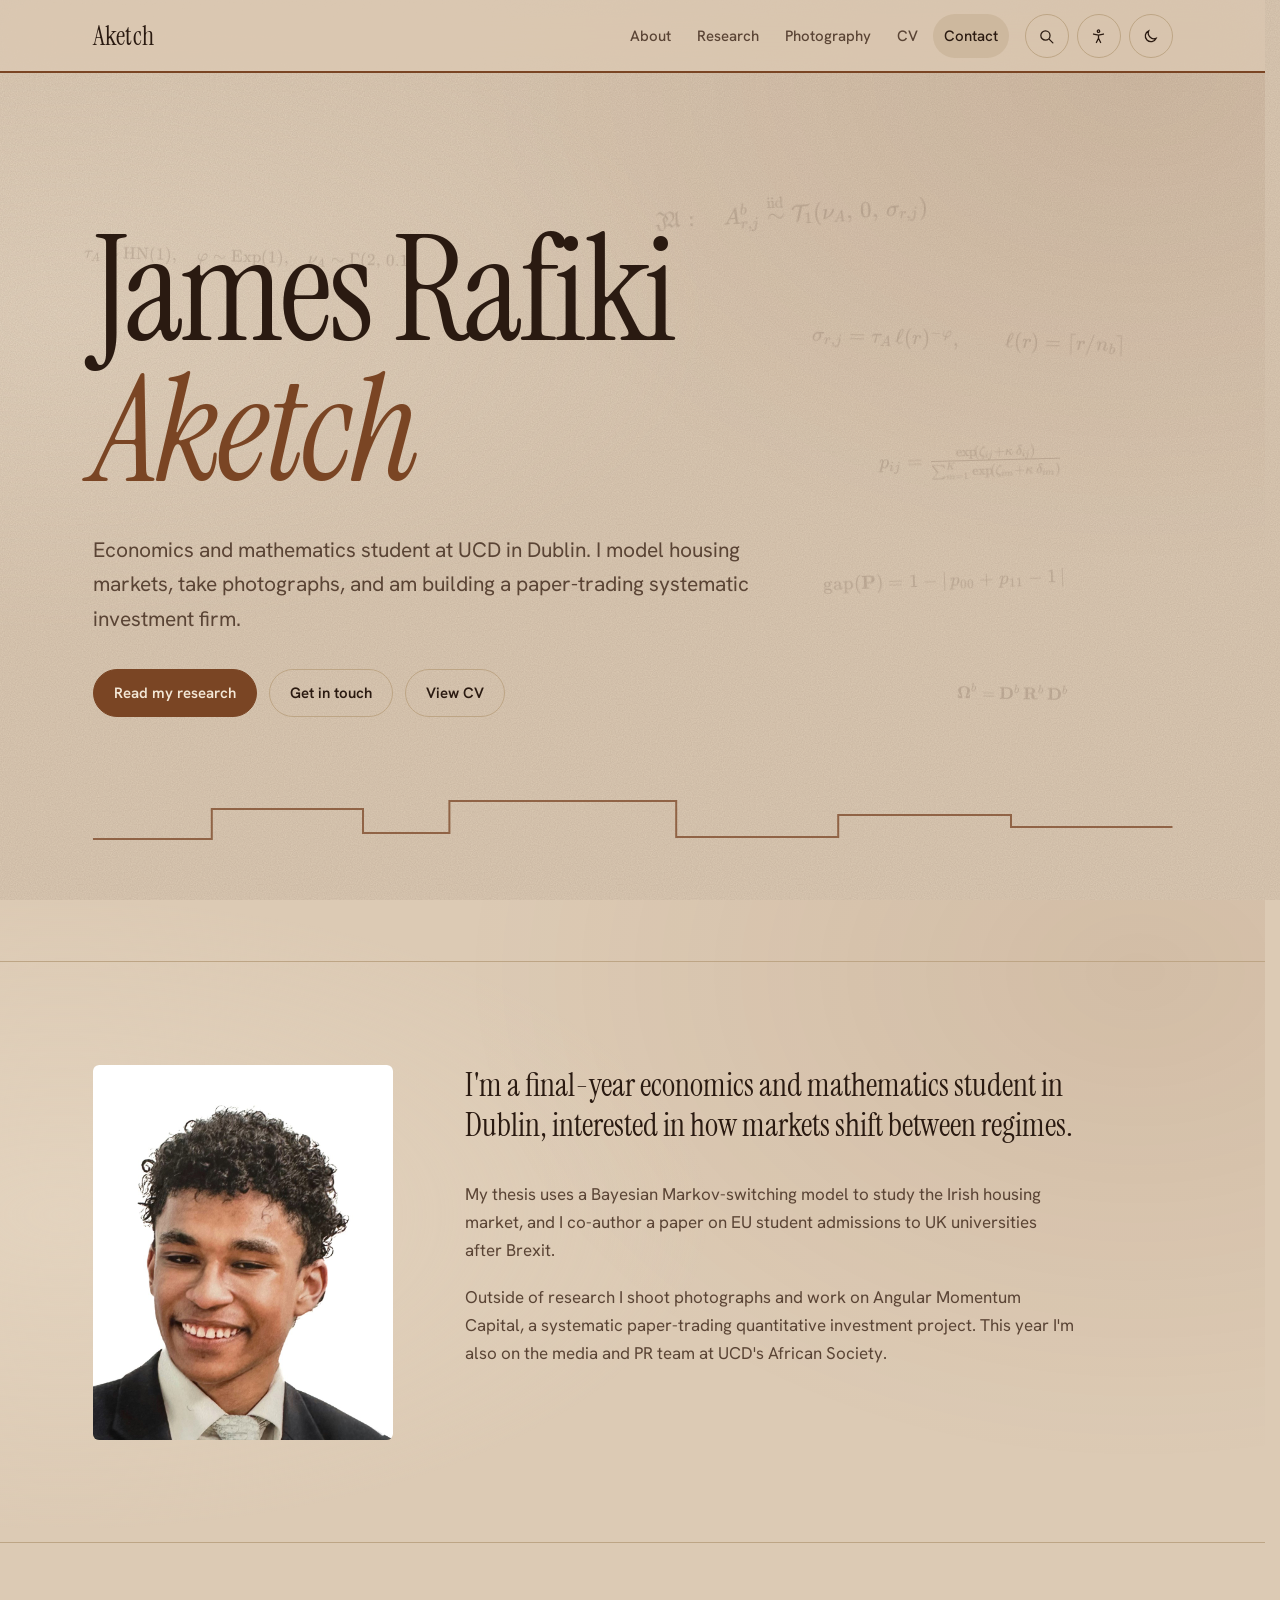
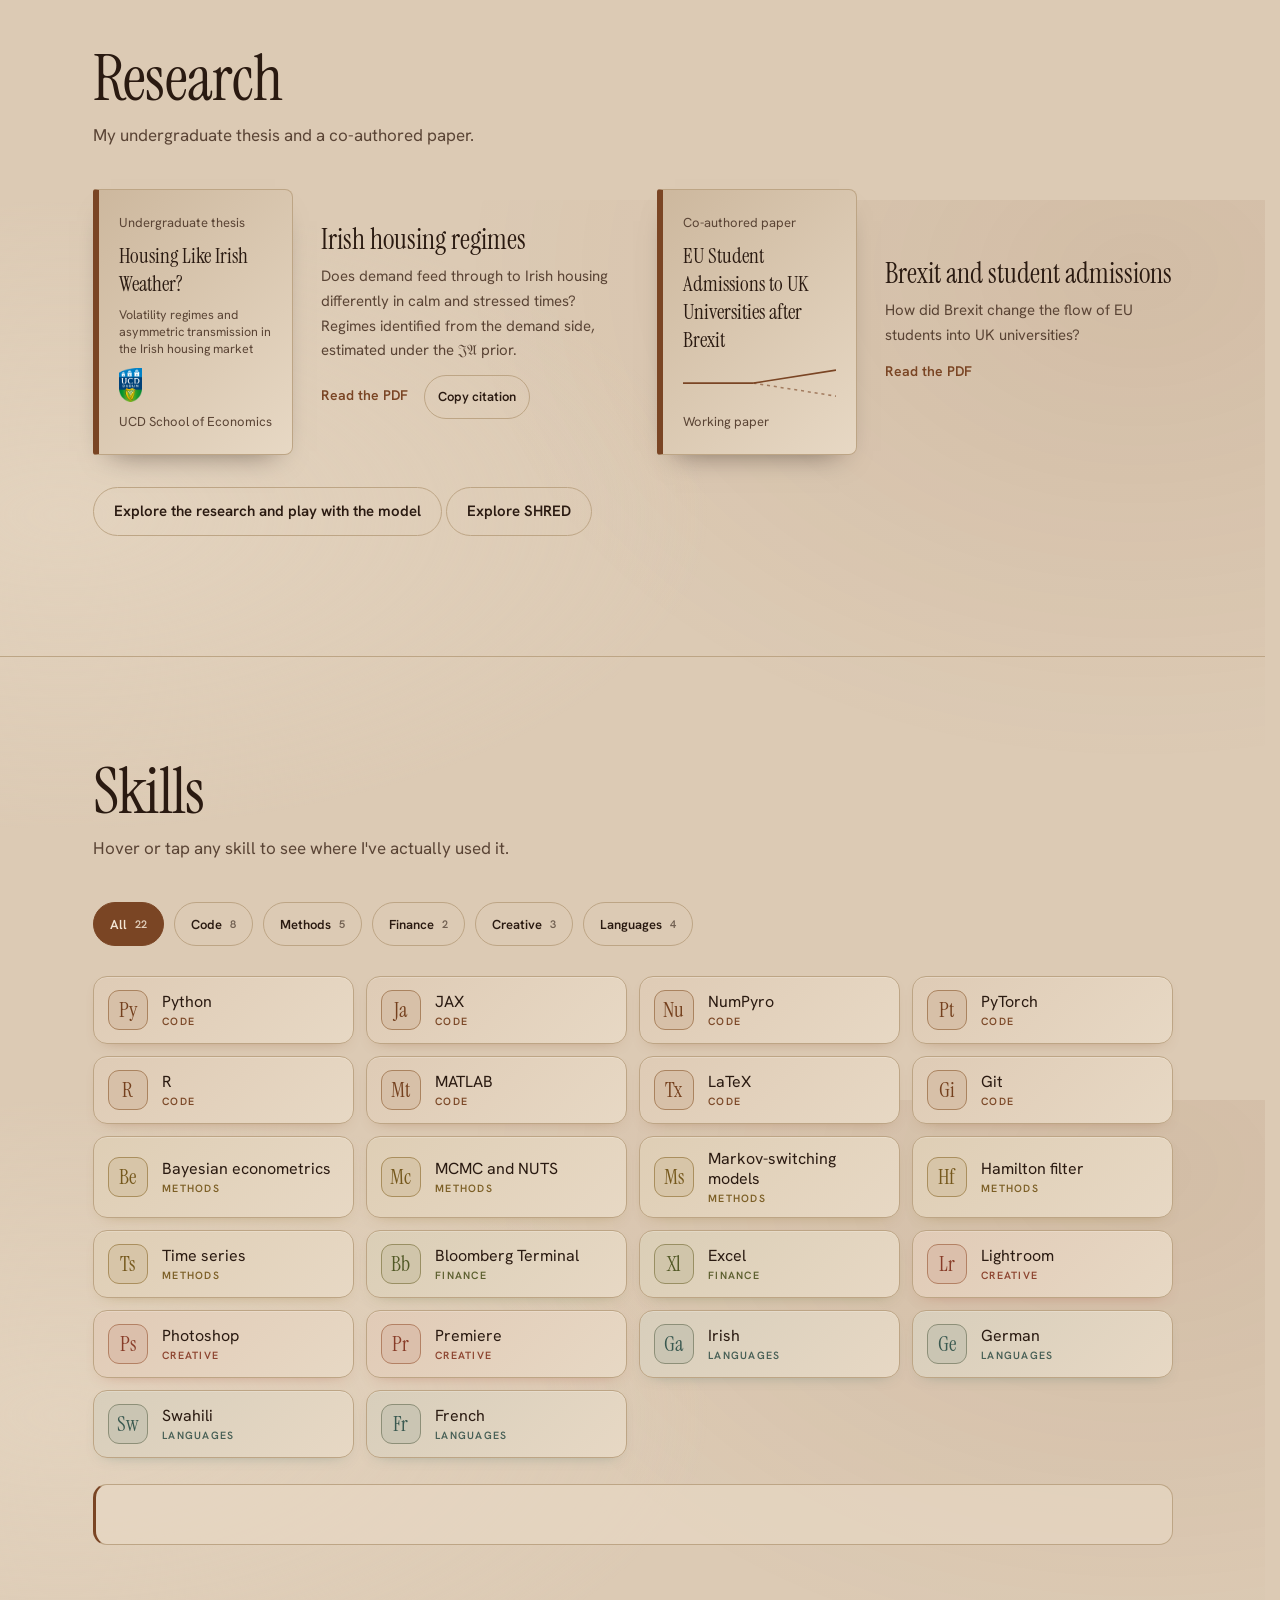
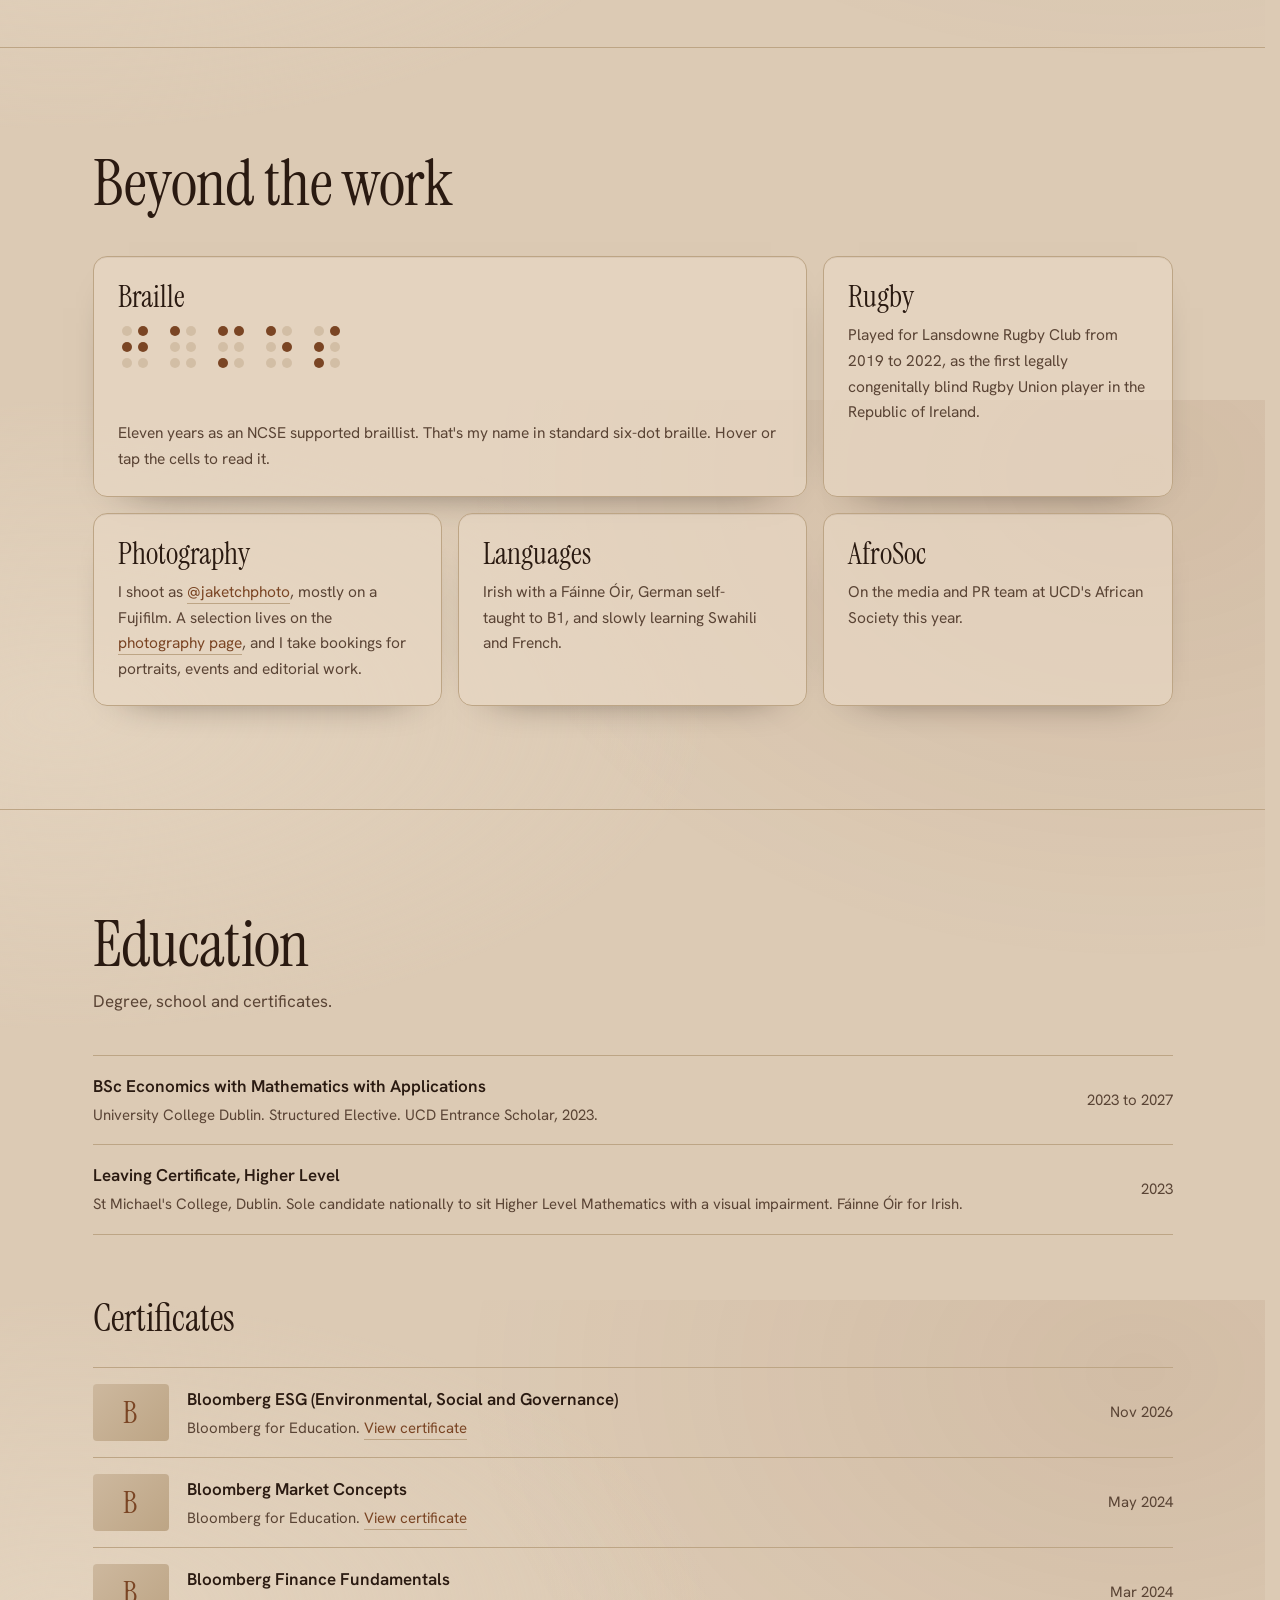
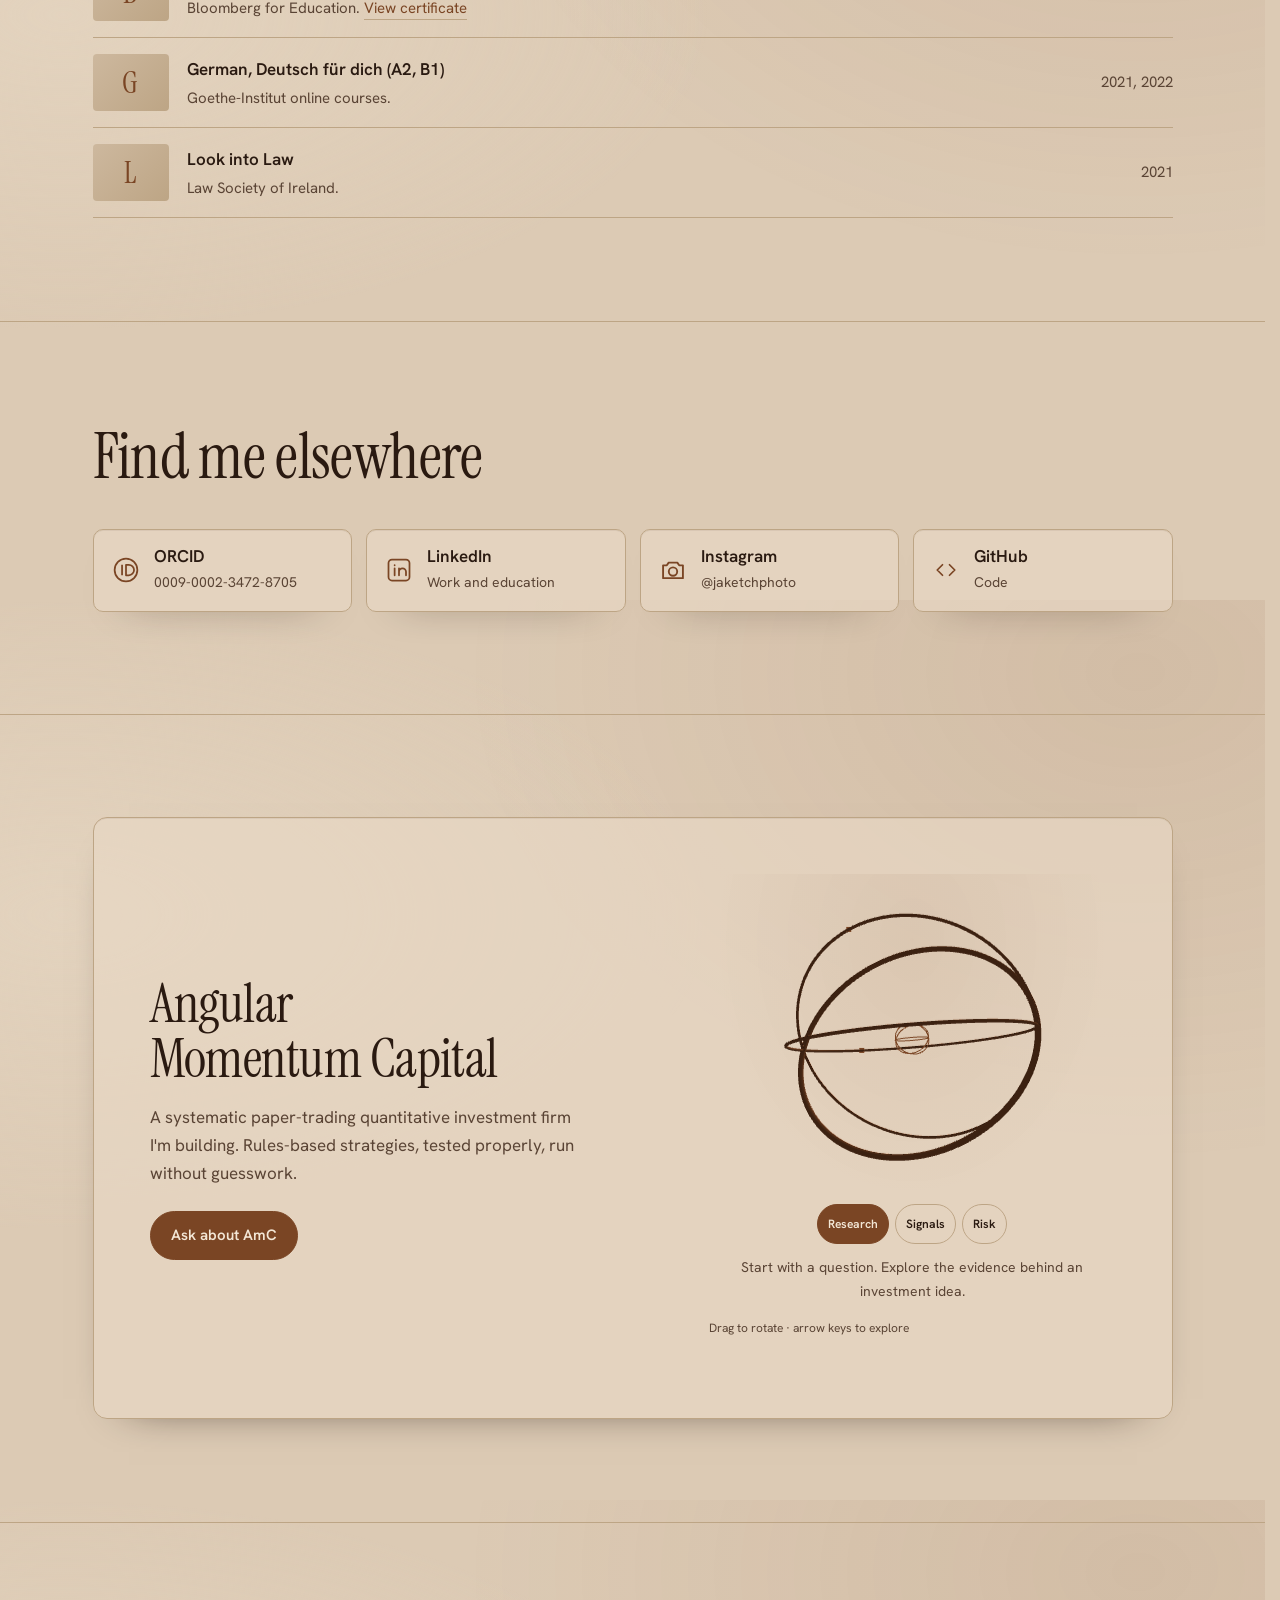
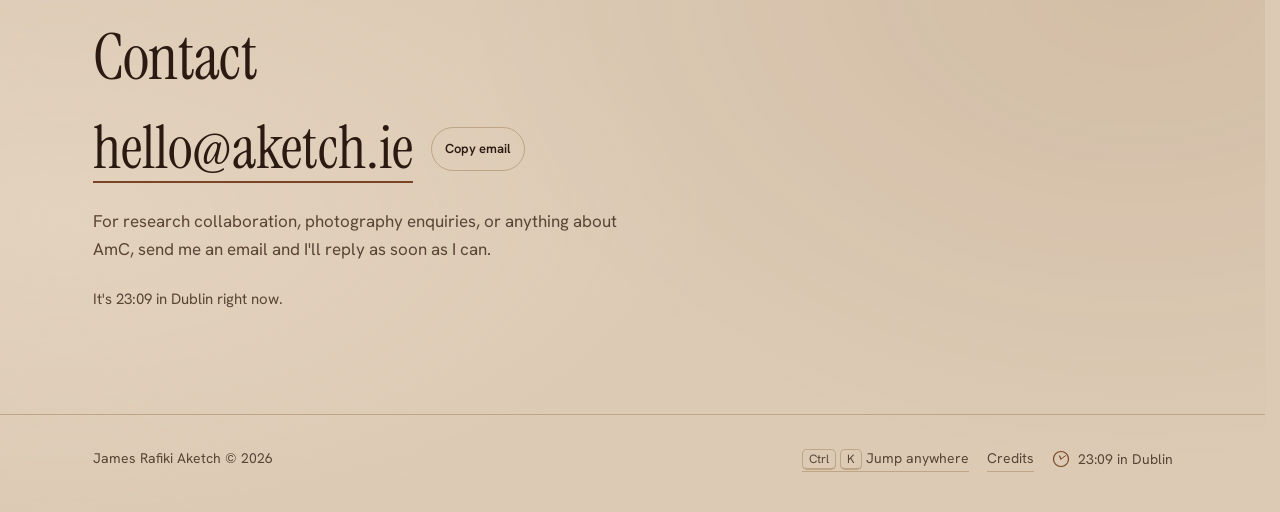
==== commit 8e322bfa: "Redesign skills section: card grid, category tones, monogram tiles, spotlight hover, staggered entra" ====
--- a/index.html
+++ b/index.html
@@ -30,7 +30,7 @@
 <link rel="preconnect" href="https://fonts.googleapis.com">
 <link rel="preconnect" href="https://fonts.gstatic.com" crossorigin>
 <link href="https://fonts.googleapis.com/css2?family=Hanken+Grotesk:wght@400;500;600&family=Instrument+Serif:ital@0;1&display=swap" rel="stylesheet">
-<link rel="stylesheet" href="assets/site.css?v=20261010-2">
+<link rel="stylesheet" href="assets/site.css?v=20261105-2">
 <!-- KaTeX 0.16.9. Styles/fonts embedded for reliable equation rendering.
 The MIT License (MIT)
 
@@ -57,11 +57,11 @@
 -->
 <link rel="stylesheet" href="assets/katex-local.css">
 <script>if(location.hash==="#shred")location.replace("research.html"+location.search+"#shred");</script>
-<script src="assets/site.js?v=20261010-2" defer></script>
+<script src="assets/site.js?v=20261105-2" defer></script>
 <script type="application/ld+json">
 {"@context":"https://schema.org","@type":"Person","name":"James Rafiki Aketch","url":"https://aketch.ie","sameAs":["https://orcid.org/0009-0002-3472-8705","https://www.linkedin.com/in/jamesaketch/","https://www.instagram.com/jaketchphoto","https://github.com/jamesaketch"]}
 </script>
-<link rel="stylesheet" href="assets/polish.css?v=20261010-2">
+<link rel="stylesheet" href="assets/polish.css?v=20261105-2">
 <script src="assets/polish.js" defer></script>
 <script src="assets/graphics.js" defer></script>
 </head>
--- a/assets/polish.css
+++ b/assets/polish.css
@@ -193,3 +193,47 @@
 .rng { padding:6px;border-radius:10px;margin-inline:-6px;transition:background .2s; }
 .rng.is-linked { background:color-mix(in srgb,var(--tc,var(--accent)) 12%,transparent); }
 .try[data-active-term=nu] .scene { border-color:var(--c-tails); }
+
+/* ===== skills: card grid, category tones, spotlight, detail panel ===== */
+#skills { --c-code: #8a4b22; --c-methods: #8a6a1f; --c-finance: #5d6b2c; --c-creative: #a3452e; --c-lang: #3f6b62; }
+.filters { gap: 10px; margin-bottom: 30px; }
+.filters .chip { gap: 8px; padding: 6px 16px; }
+.filters .chip .n { font-size: 11px; font-weight: 600; opacity: .6; font-variant-numeric: tabular-nums; }
+.filters .chip[aria-pressed="true"] .n { opacity: .85; }
+.skills { display: grid; grid-template-columns: repeat(auto-fill, minmax(min(100%, 210px), 1fr)); gap: 12px; }
+.skills li { --c: var(--accent); --mx: 50%; --my: 50%; }
+.skills li[data-g="code"] { --c: var(--c-code); }
+.skills li[data-g="methods"] { --c: var(--c-methods); }
+.skills li[data-g="finance"] { --c: var(--c-finance); }
+.skills li[data-g="creative"] { --c: var(--c-creative); }
+.skills li[data-g="lang"] { --c: var(--c-lang); }
+.skill { position: relative; overflow: hidden; width: 100%; height: 100%; min-height: 68px; display: flex; align-items: center; gap: 14px; text-align: left; padding: 12px 14px; border-radius: 14px; line-height: 1.25;
+  background: linear-gradient(135deg, color-mix(in srgb, var(--c) 9%, var(--surface)), var(--surface));
+  box-shadow: 0 1px 0 color-mix(in srgb, #fff 18%, transparent) inset, 0 6px 16px -12px color-mix(in srgb, var(--c) 70%, transparent);
+  transition: transform .25s var(--ease-spring), border-color .25s, box-shadow .25s; }
+.skill::before { content: attr(data-m); flex: none; width: 40px; height: 40px; border-radius: 11px; display: grid; place-items: center; font-family: var(--serif); font-size: 21px; letter-spacing: .01em; line-height: 1;
+  color: color-mix(in srgb, var(--c) 78%, var(--text)); background: color-mix(in srgb, var(--c) 17%, var(--surface)); border: 1px solid color-mix(in srgb, var(--c) 38%, var(--line)); transition: transform .3s var(--ease-spring), background .25s; }
+.skill::after { content: ""; position: absolute; inset: 0; pointer-events: none; opacity: 0; transition: opacity .25s;
+  background: radial-gradient(180px circle at var(--mx) var(--my), color-mix(in srgb, var(--c) 22%, transparent), transparent 70%); }
+.skill:hover, .skill:focus-visible, .skill.on { border-color: color-mix(in srgb, var(--c) 70%, var(--line)); transform: translateY(-3px);
+  box-shadow: 0 1px 0 color-mix(in srgb, #fff 22%, transparent) inset, 0 14px 26px -14px color-mix(in srgb, var(--c) 85%, transparent); }
+.skill:hover::after, .skill:focus-visible::after { opacity: 1; }
+.skill:hover::before, .skill:focus-visible::before, .skill.on::before { transform: rotate(-6deg) scale(1.08); background: color-mix(in srgb, var(--c) 28%, var(--surface)); }
+.skill .g { display: block; margin-top: 3px; font-size: 10.5px; font-weight: 600; letter-spacing: .12em; text-transform: uppercase; color: color-mix(in srgb, var(--c) 70%, var(--muted)); }
+.skill > .g { position: relative; }
+.used { position: relative; min-height: 3.4em; margin-top: 26px; padding: 16px 20px 16px 22px; border-radius: 14px; display: block; color: var(--muted);
+  background: color-mix(in srgb, var(--surface) 70%, transparent); border: 1px solid var(--line); border-left: 3px solid var(--accent); transition: border-color .25s; }
+.used b { font-family: var(--serif); font-weight: 400; font-size: 22px; color: var(--text); margin-right: .4em; }
+@media (prefers-reduced-motion: no-preference) {
+  .skills li { opacity: 0; transform: translateY(14px) scale(.98); }
+  .skills.in li { animation: skillIn .55s var(--ease-out) forwards; animation-delay: calc(var(--i, 0) * 34ms); }
+  @keyframes skillIn { to { opacity: 1; transform: none; } }
+}
+@media (hover: none) { .skill::after { display: none; } }
+
+@media (max-width: 600px) {
+  .skills { grid-template-columns: repeat(2, minmax(0, 1fr)); gap: 10px; }
+  .skill { flex-direction: column; align-items: flex-start; gap: 10px; padding: 12px; min-height: 96px; }
+  .skill::before { width: 36px; height: 36px; font-size: 19px; }
+  .used b { display: block; margin: 0 0 4px; }
+}
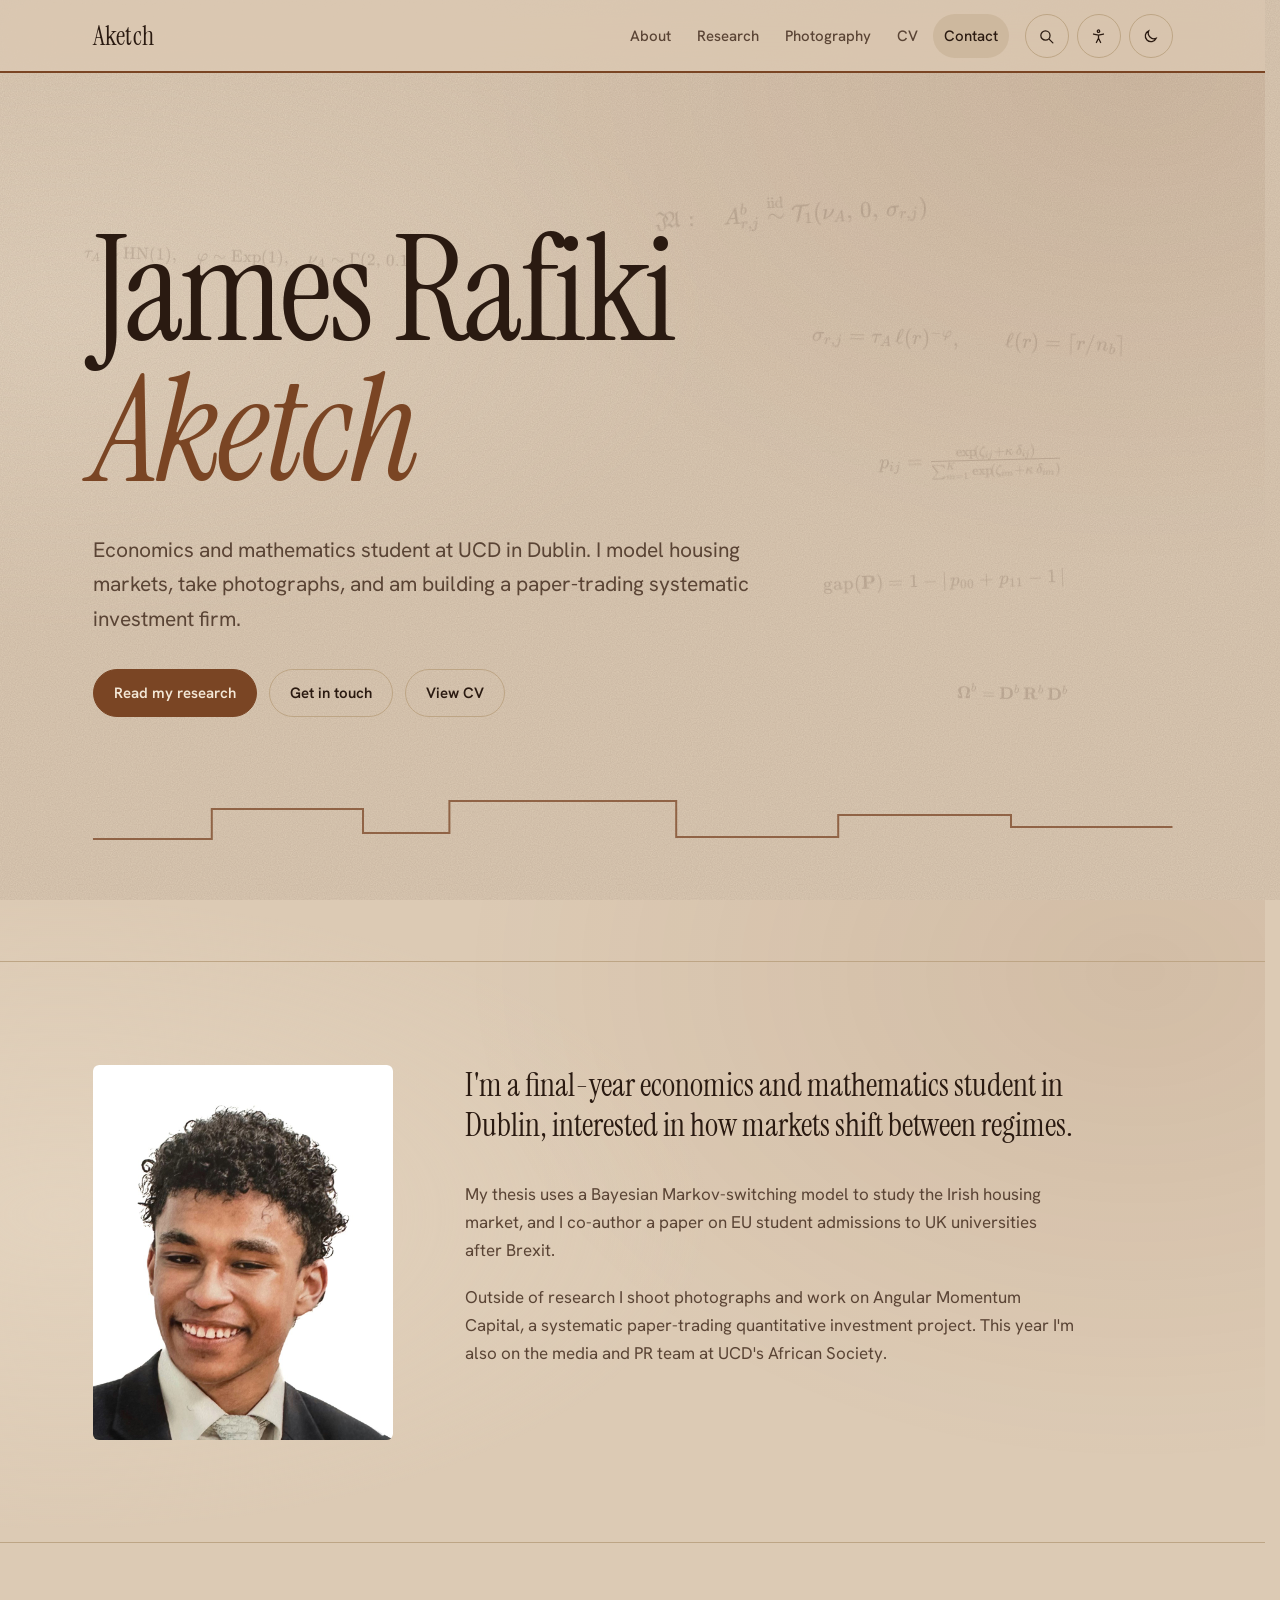
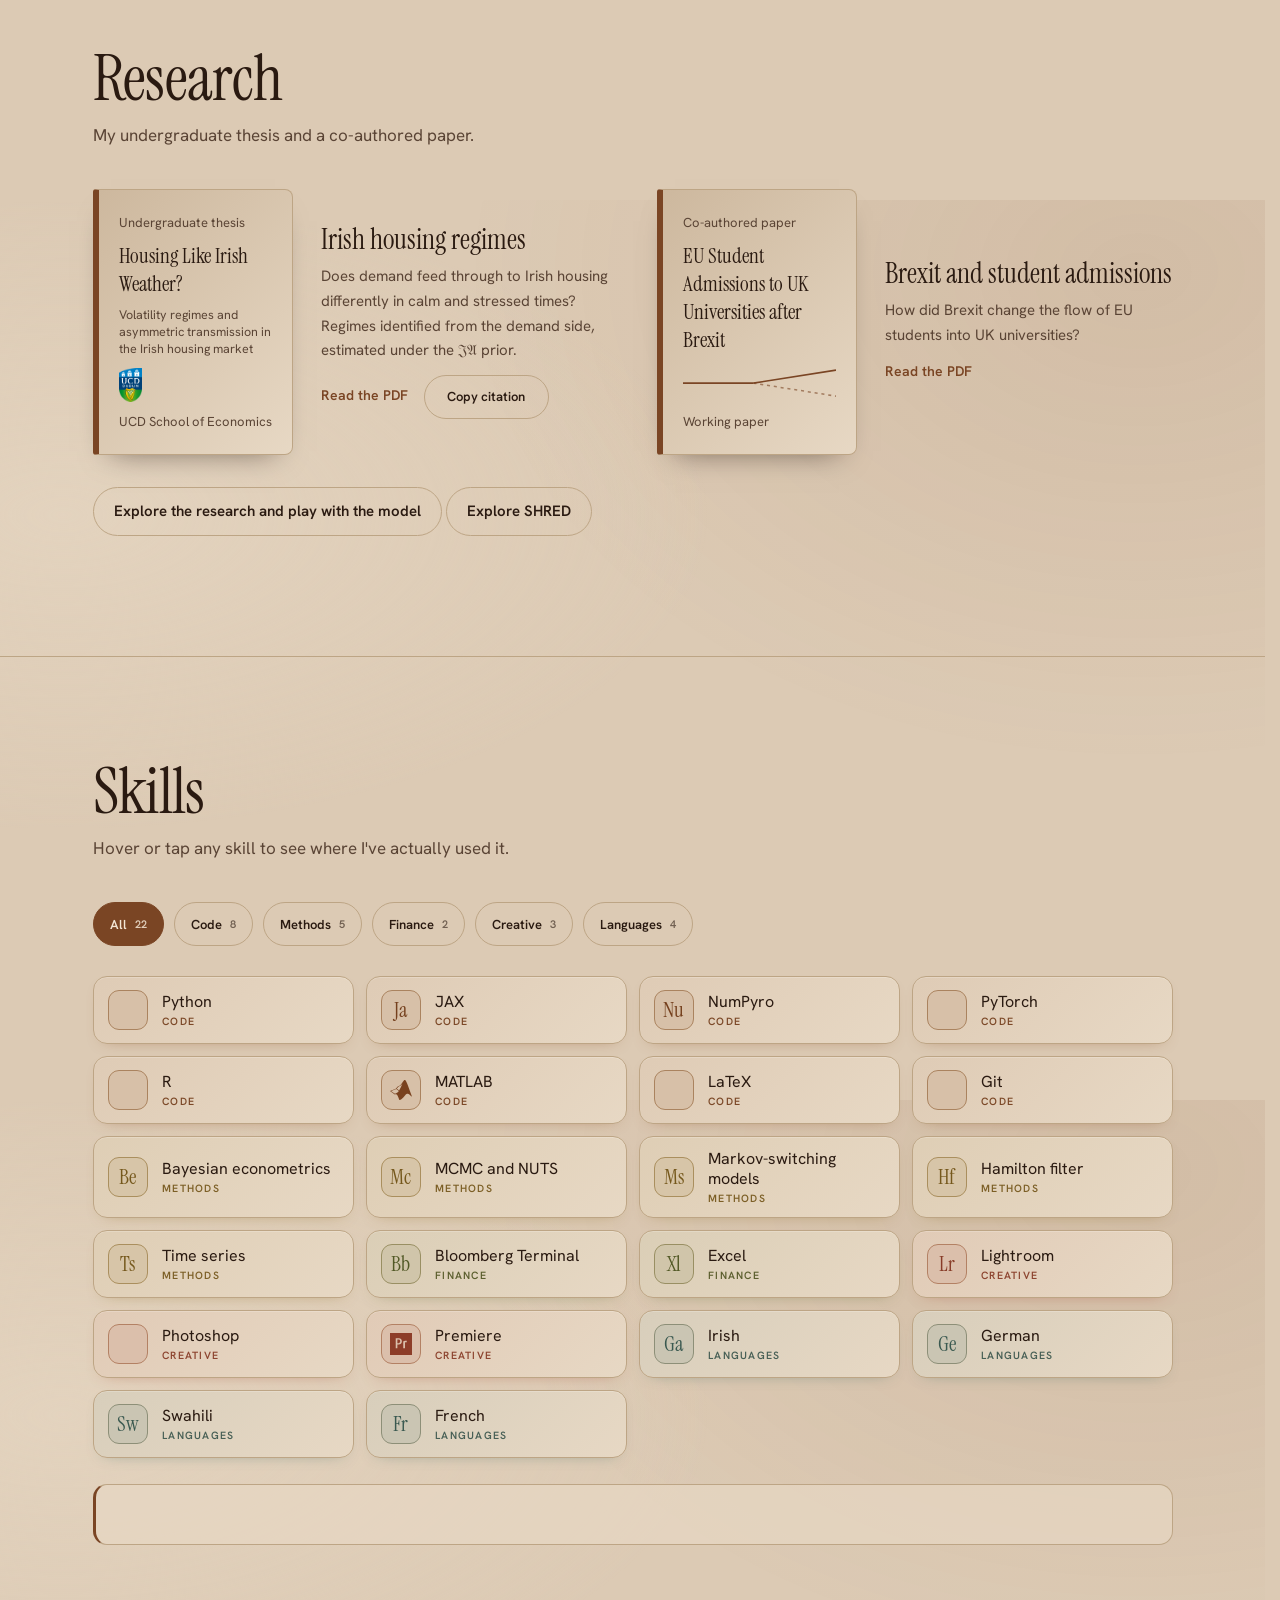
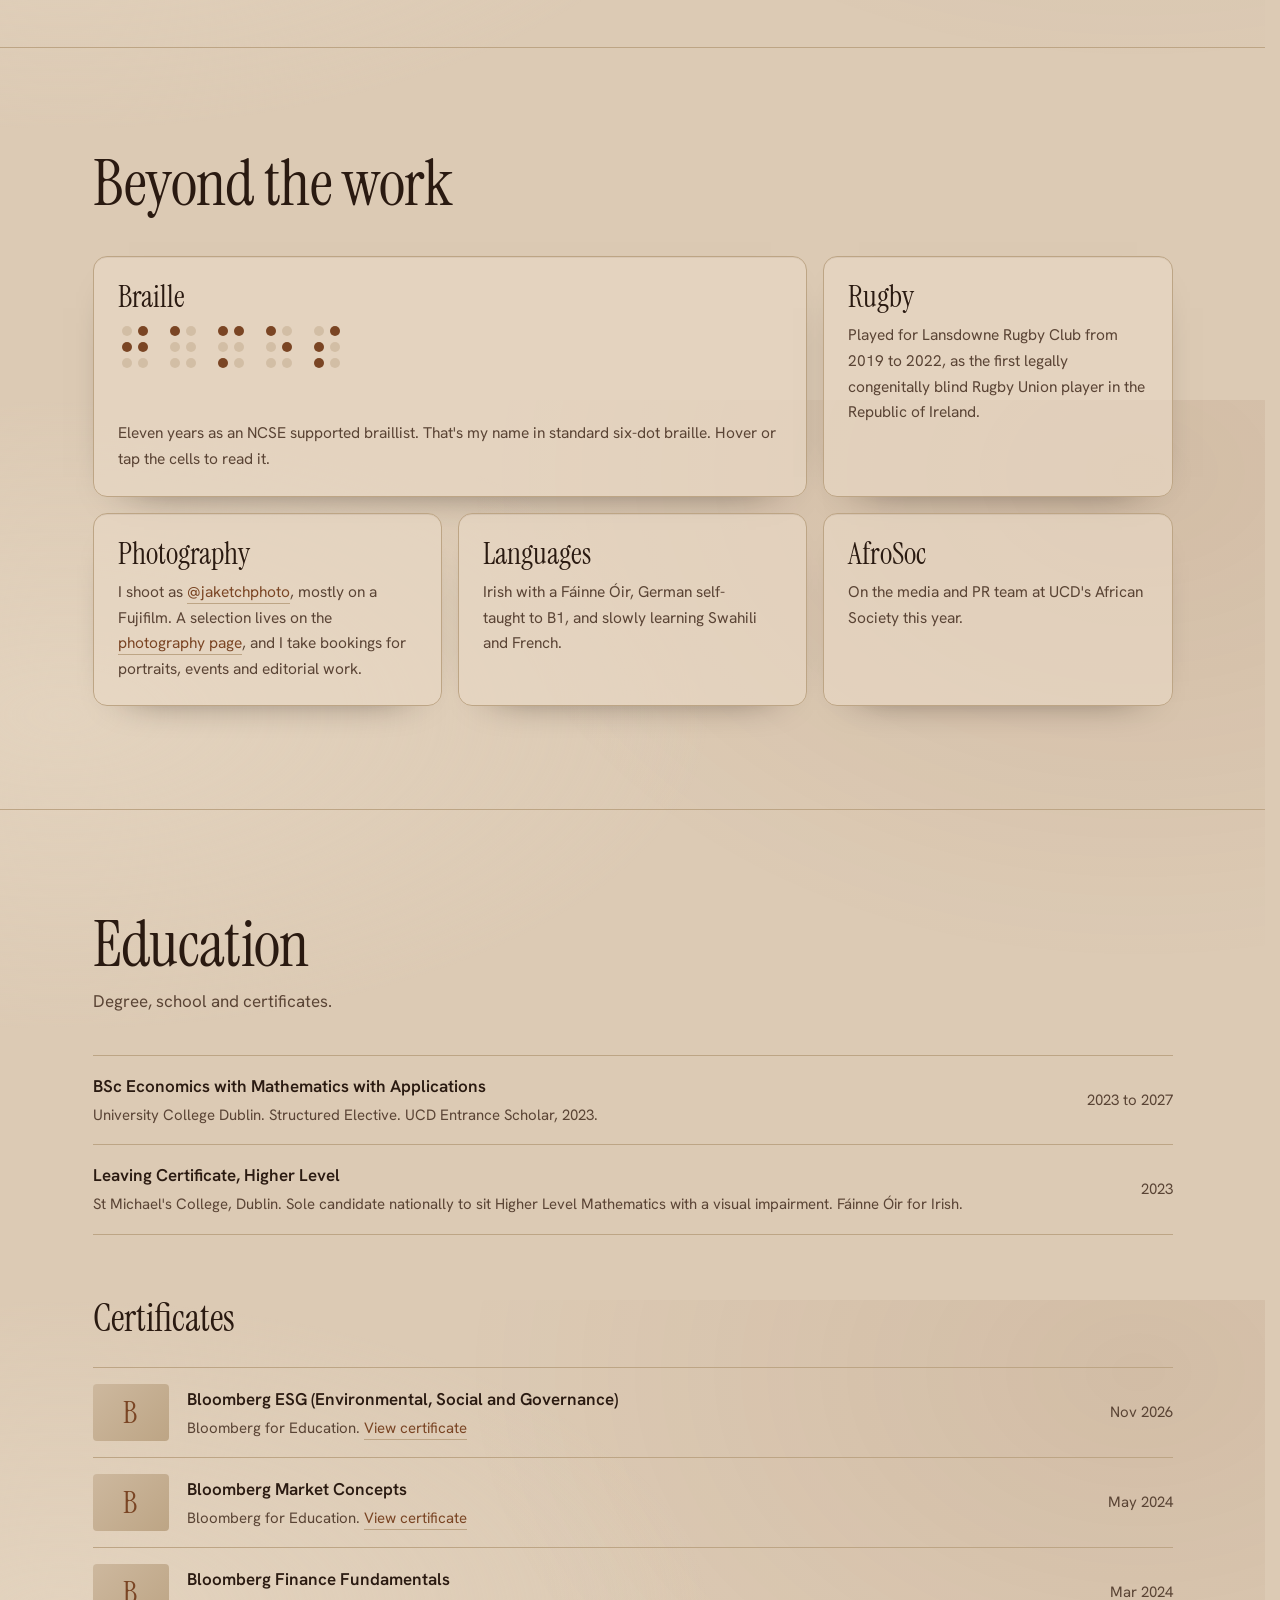
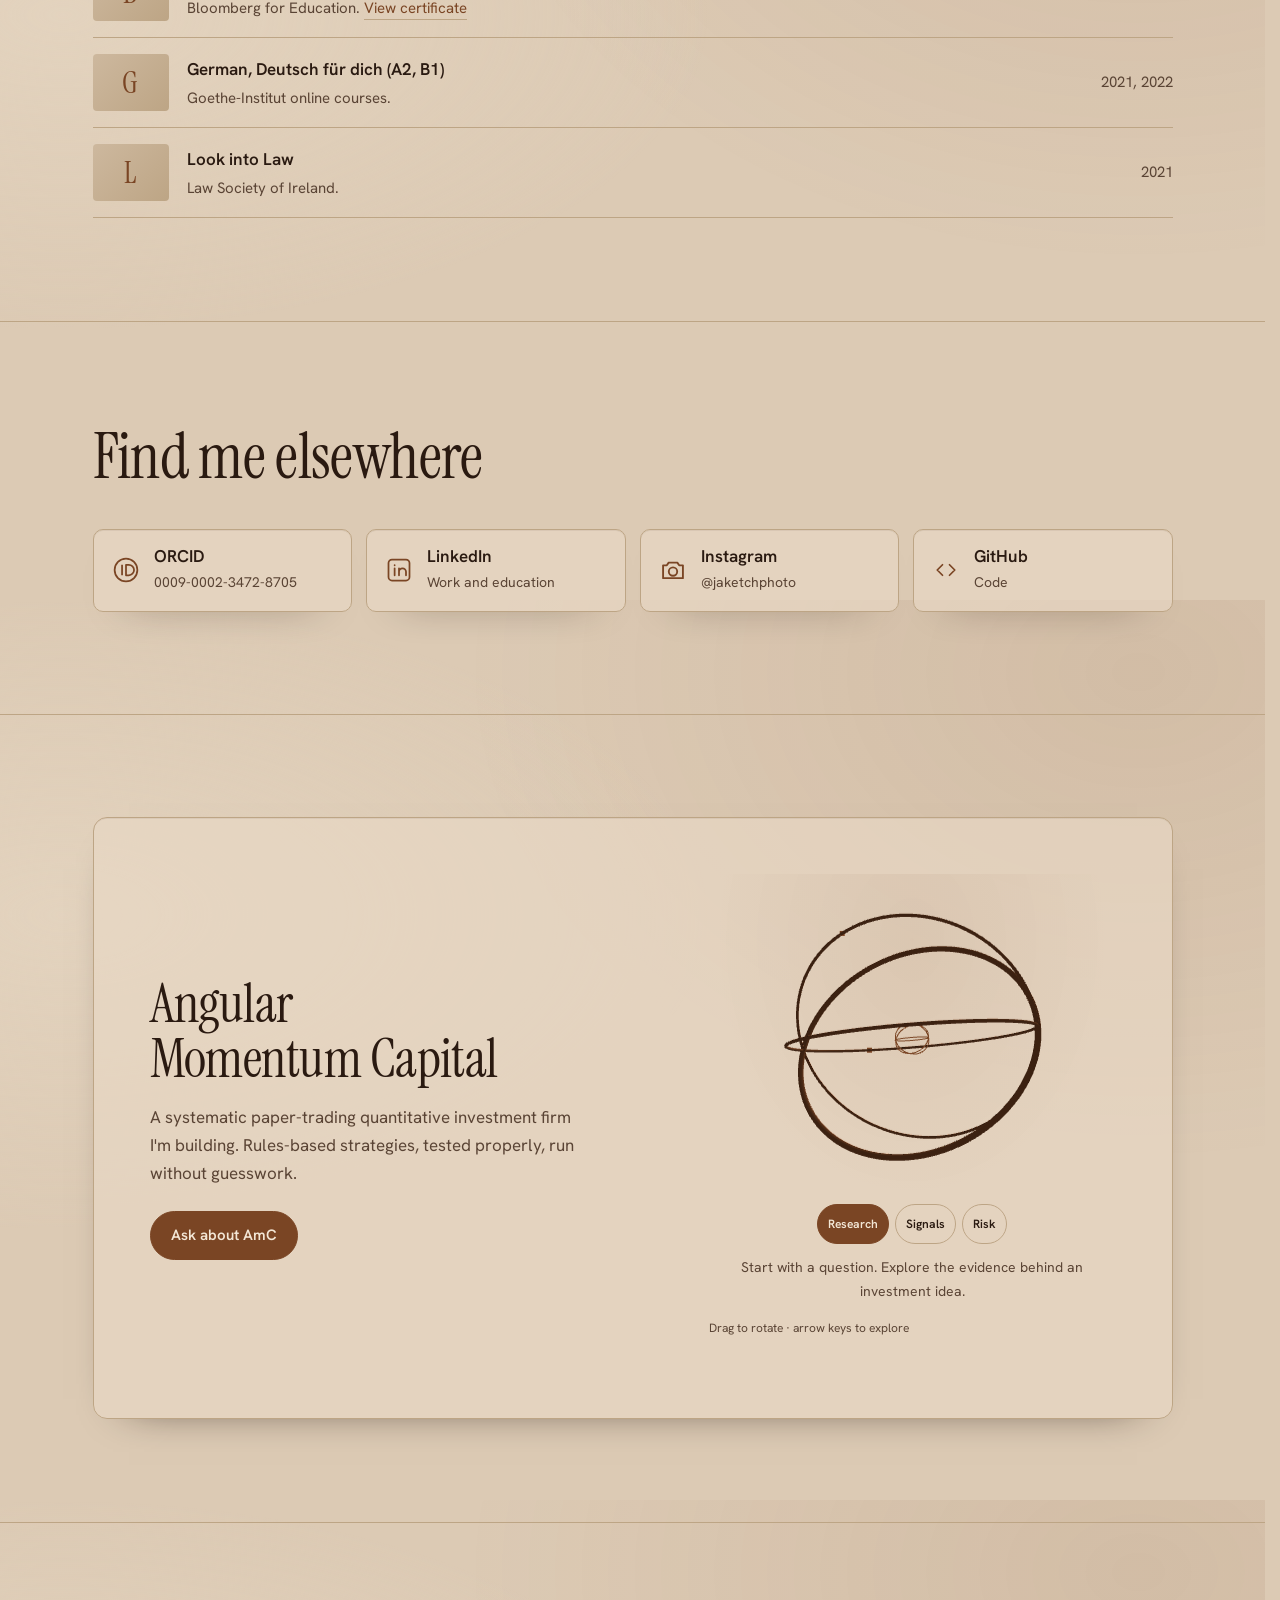
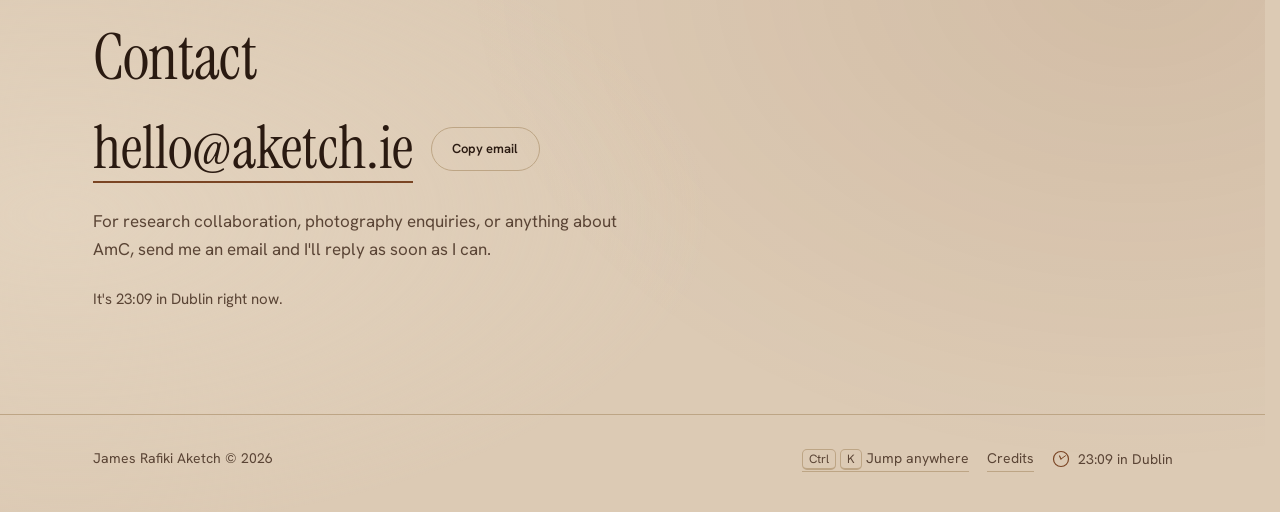
==== commit 8203235a: "Skills: real logos (Python, PyTorch, R, LaTeX, Git, MATLAB, Photoshop, Premiere) tinted per category" ====
--- a/index.html
+++ b/index.html
@@ -30,7 +30,7 @@
 <link rel="preconnect" href="https://fonts.googleapis.com">
 <link rel="preconnect" href="https://fonts.gstatic.com" crossorigin>
 <link href="https://fonts.googleapis.com/css2?family=Hanken+Grotesk:wght@400;500;600&family=Instrument+Serif:ital@0;1&display=swap" rel="stylesheet">
-<link rel="stylesheet" href="assets/site.css?v=20261105-2">
+<link rel="stylesheet" href="assets/site.css?v=20261105-4">
 <!-- KaTeX 0.16.9. Styles/fonts embedded for reliable equation rendering.
 The MIT License (MIT)
 
@@ -57,11 +57,11 @@
 -->
 <link rel="stylesheet" href="assets/katex-local.css">
 <script>if(location.hash==="#shred")location.replace("research.html"+location.search+"#shred");</script>
-<script src="assets/site.js?v=20261105-2" defer></script>
+<script src="assets/site.js?v=20261105-4" defer></script>
 <script type="application/ld+json">
 {"@context":"https://schema.org","@type":"Person","name":"James Rafiki Aketch","url":"https://aketch.ie","sameAs":["https://orcid.org/0009-0002-3472-8705","https://www.linkedin.com/in/jamesaketch/","https://www.instagram.com/jaketchphoto","https://github.com/jamesaketch"]}
 </script>
-<link rel="stylesheet" href="assets/polish.css?v=20261105-2">
+<link rel="stylesheet" href="assets/polish.css?v=20261105-4">
 <script src="assets/polish.js" defer></script>
 <script src="assets/graphics.js" defer></script>
 </head>
--- a/assets/polish.css
+++ b/assets/polish.css
@@ -237,3 +237,10 @@
   .skill::before { width: 36px; height: 36px; font-size: 19px; }
   .used b { display: block; margin: 0 0 4px; }
 }
+
+/* real logos where available; monogram tile otherwise */
+.skill.has-ico::before { display: none; }
+.skill .ico { position: relative; flex: none; width: 40px; height: 40px; border-radius: 11px; display: grid; place-items: center; background: color-mix(in srgb, var(--c) 17%, var(--surface)); border: 1px solid color-mix(in srgb, var(--c) 38%, var(--line)); transition: transform .3s var(--ease-spring), background .25s; }
+.skill .ico::before { content: ""; width: 22px; height: 22px; background: color-mix(in srgb, var(--c) 82%, var(--text)); -webkit-mask: var(--icon) center / contain no-repeat; mask: var(--icon) center / contain no-repeat; }
+.skill:hover .ico, .skill:focus-visible .ico, .skill.on .ico { transform: rotate(-6deg) scale(1.08); background: color-mix(in srgb, var(--c) 28%, var(--surface)); }
+@media (max-width: 600px) { .skill .ico { width: 36px; height: 36px; } .skill .ico::before { width: 20px; height: 20px; } }
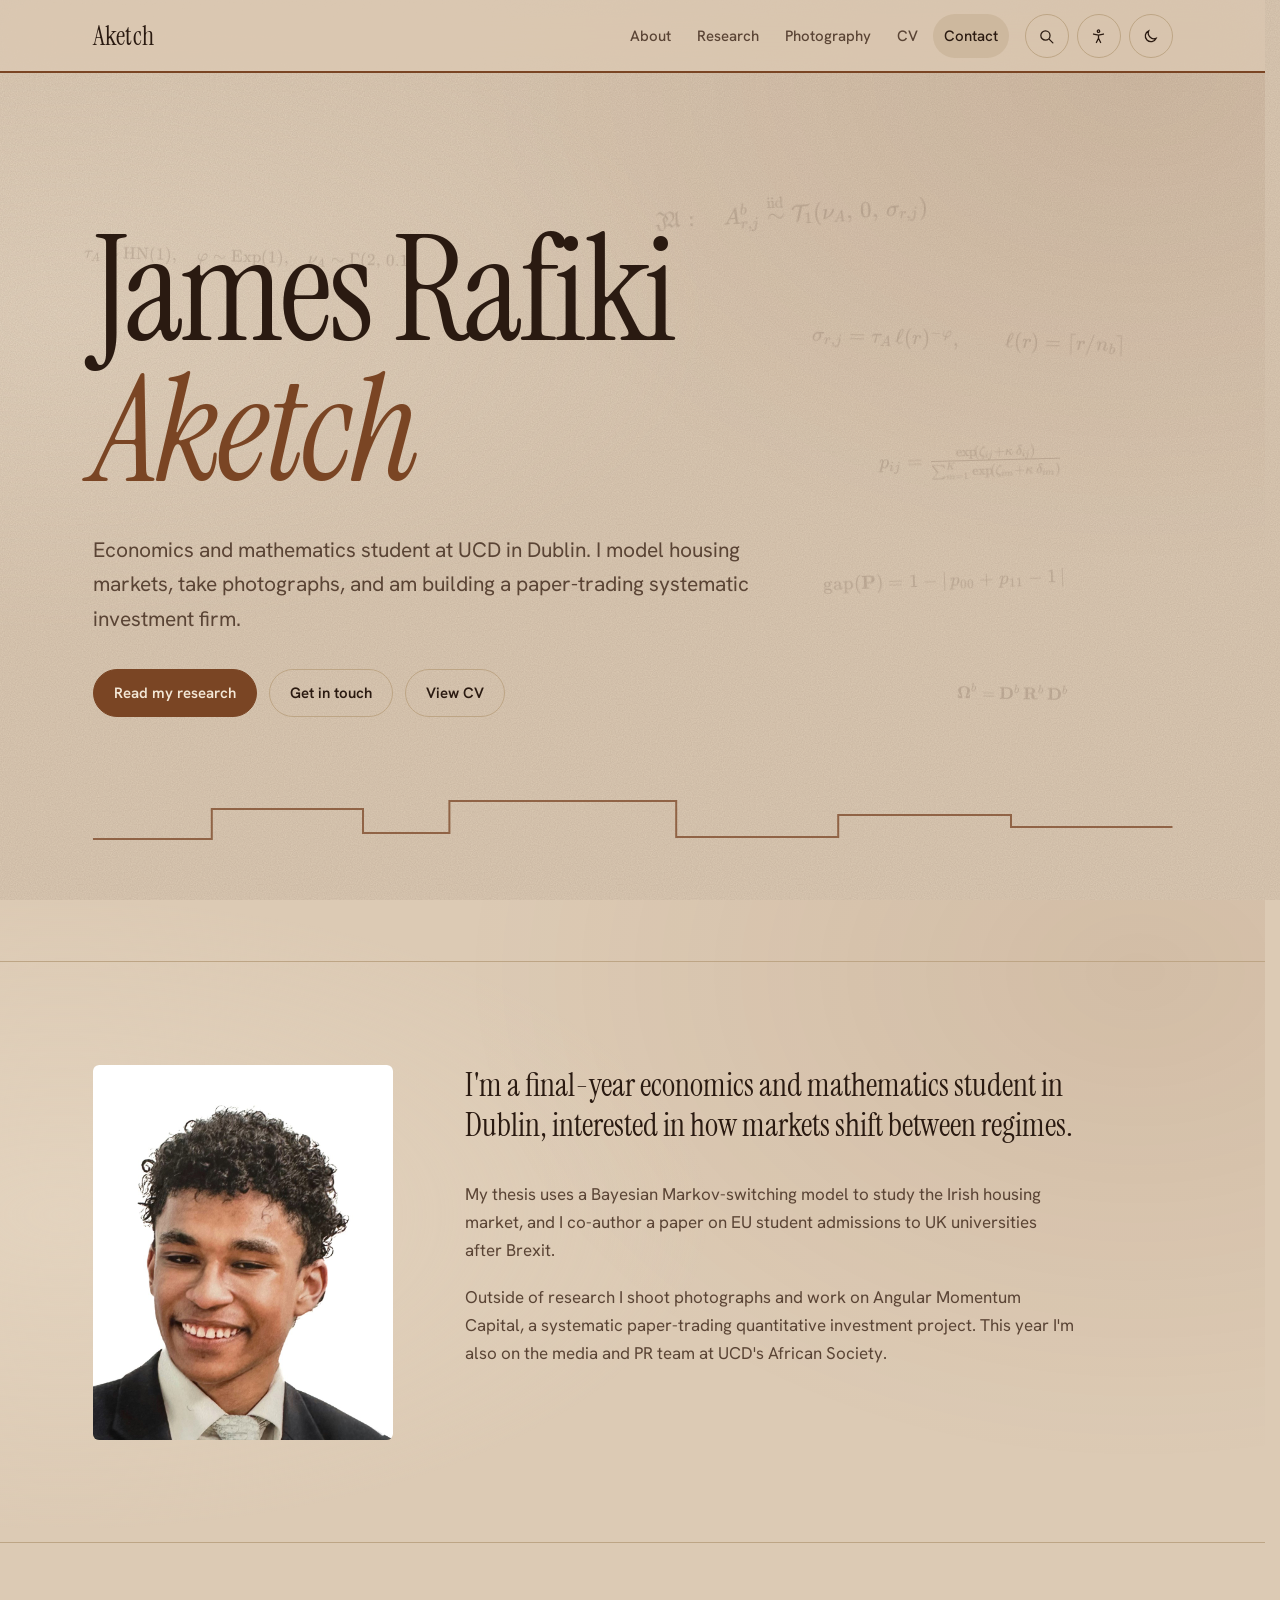
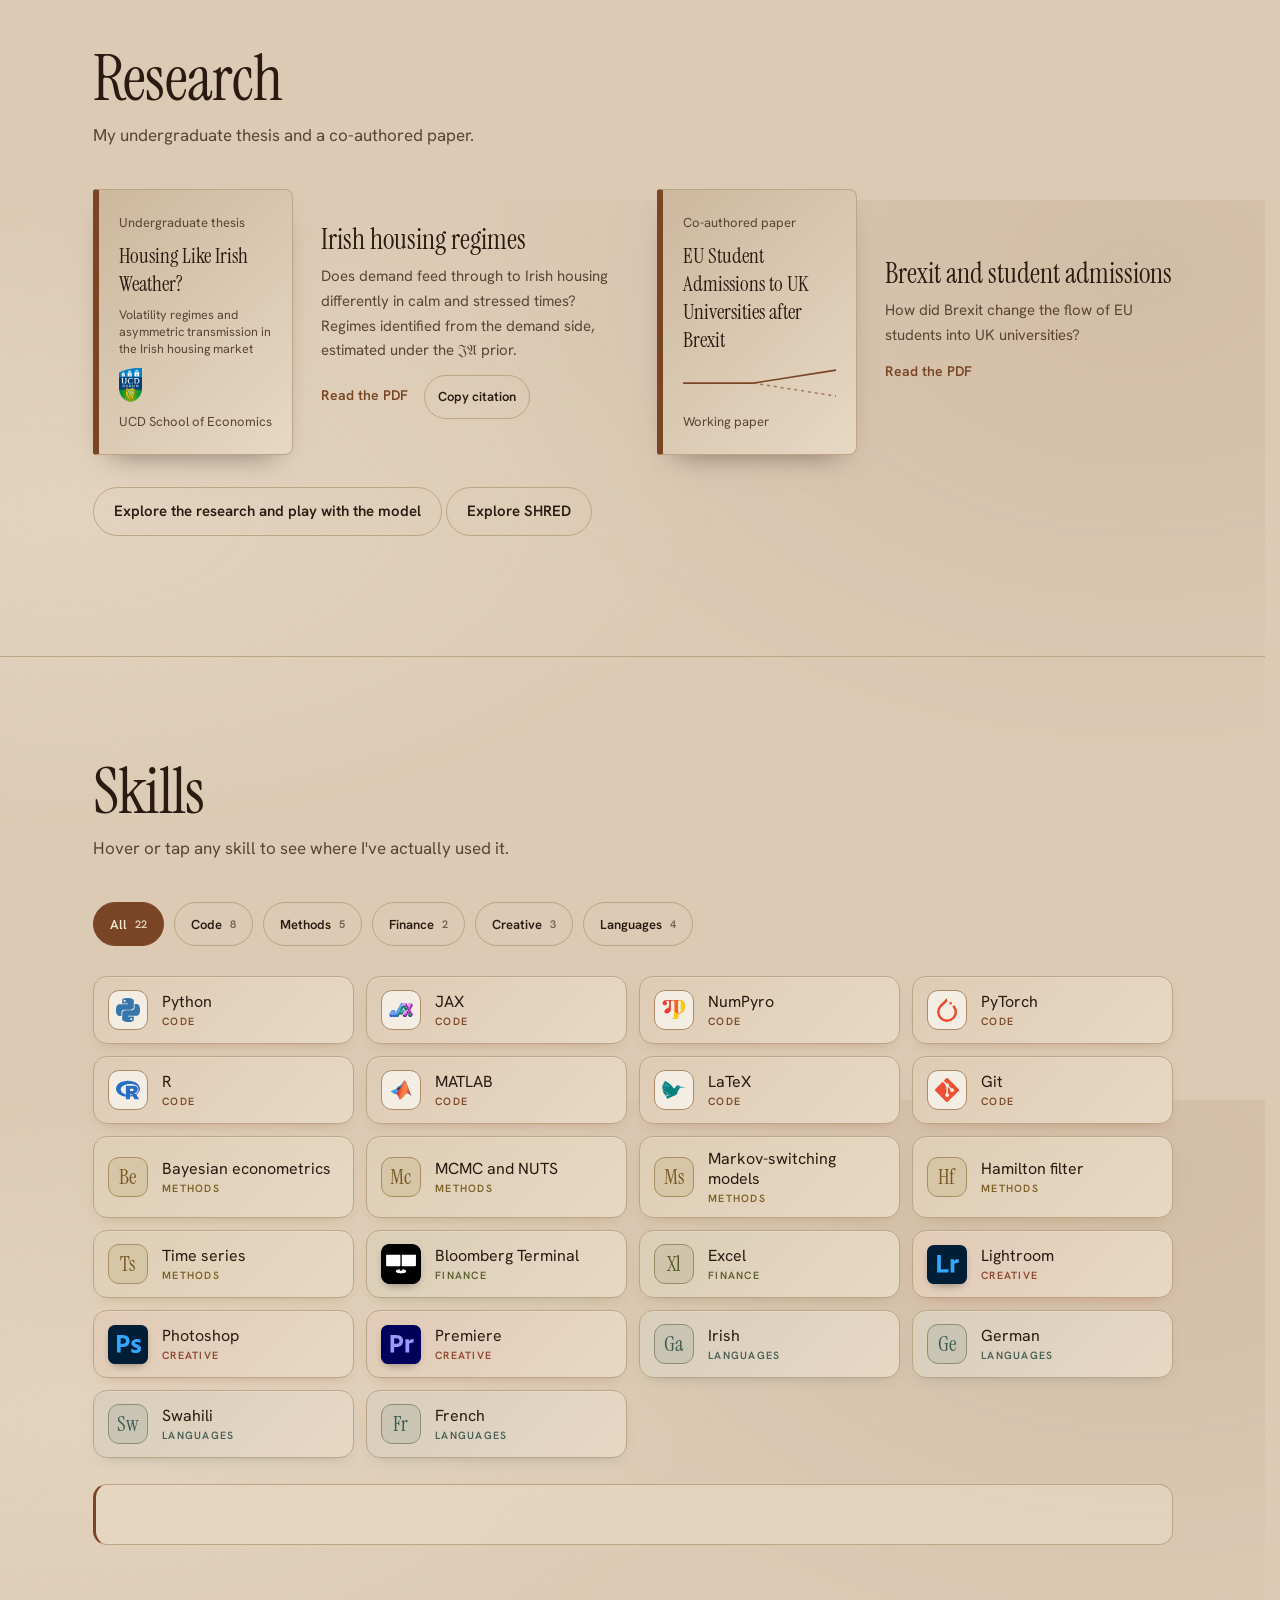
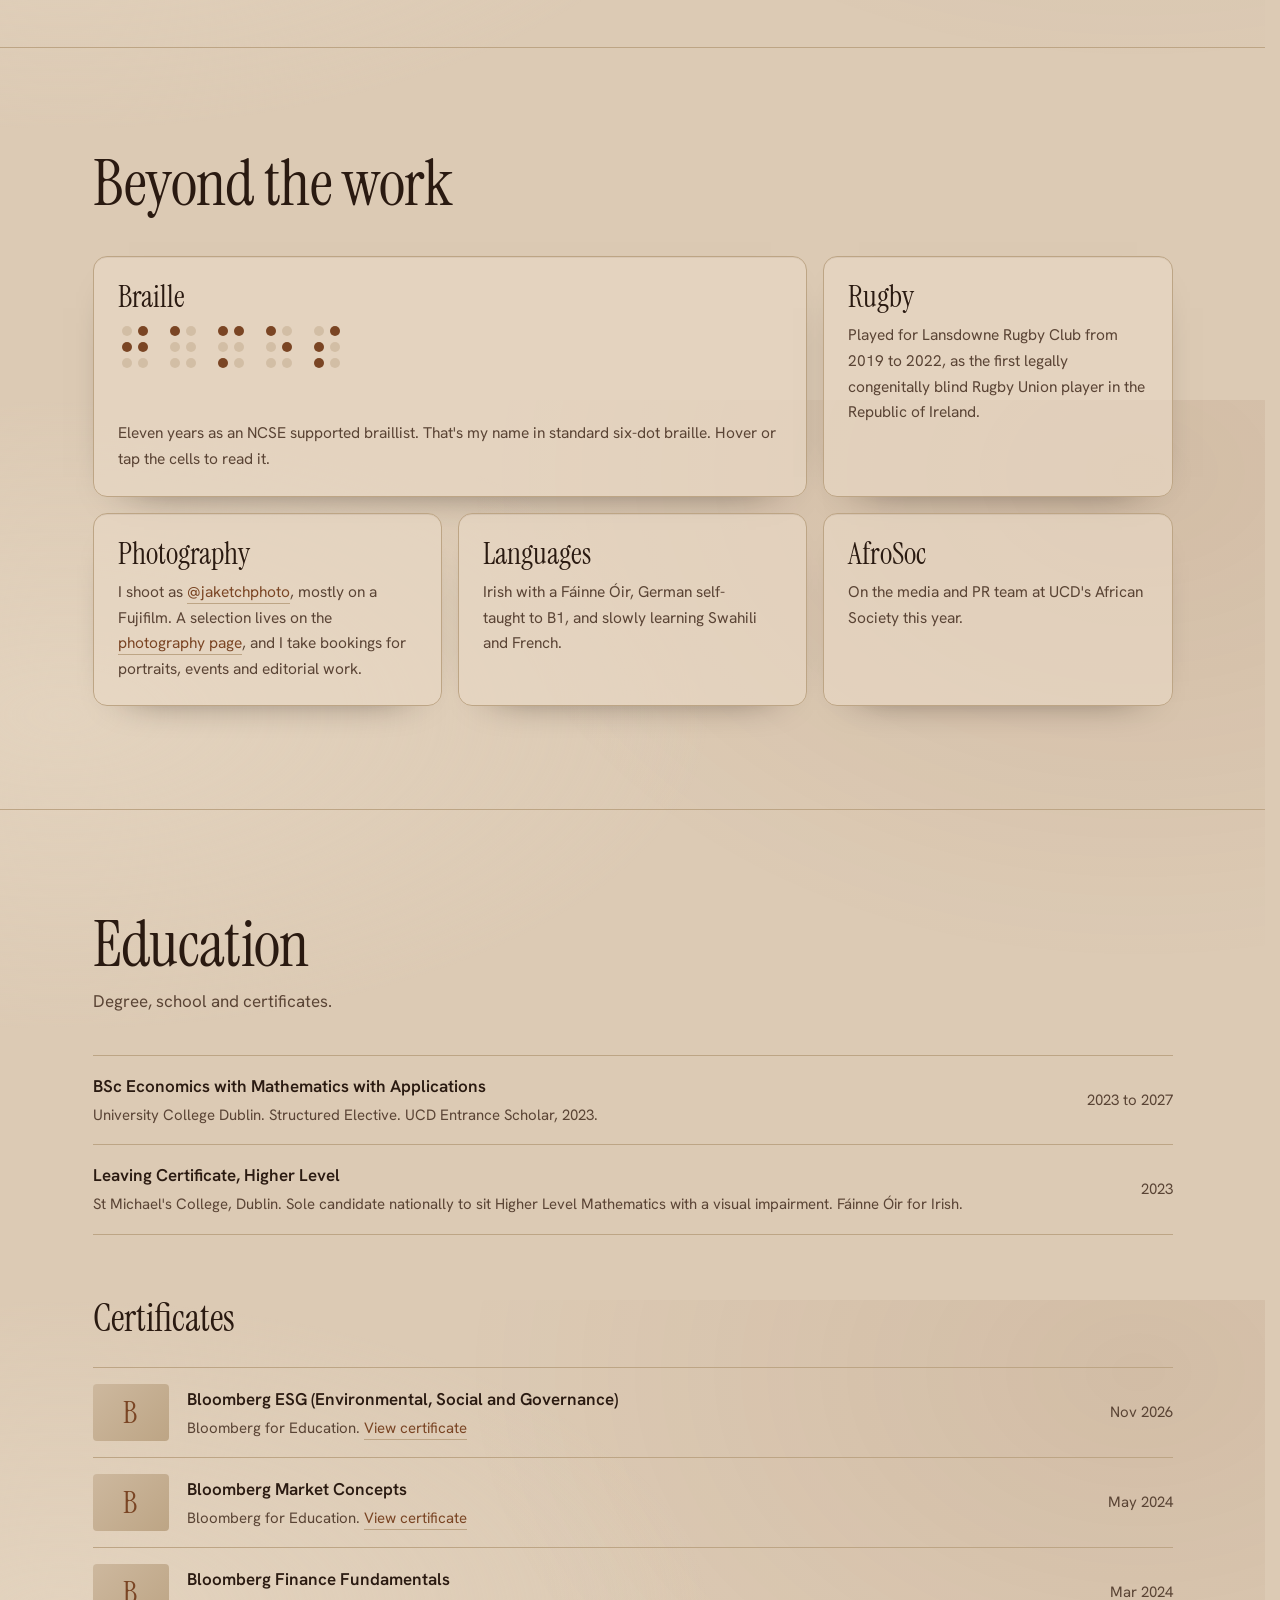
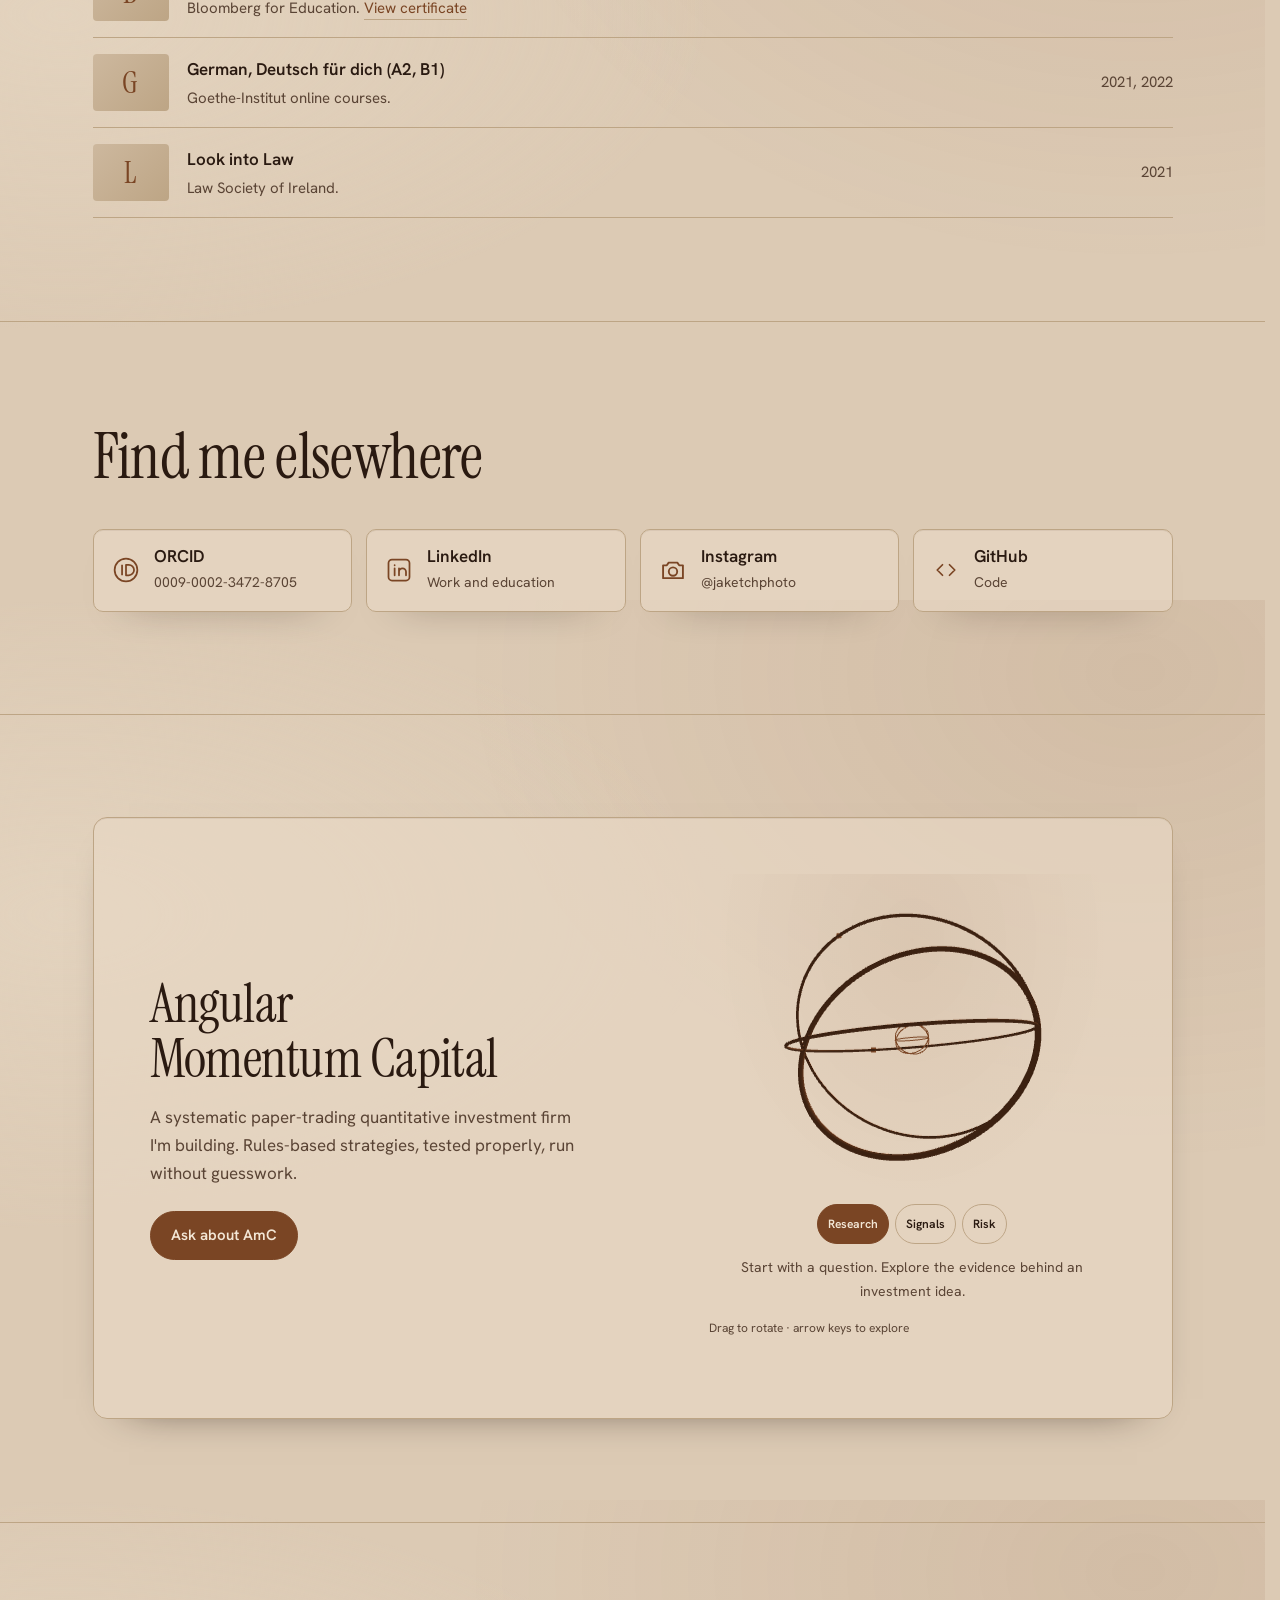
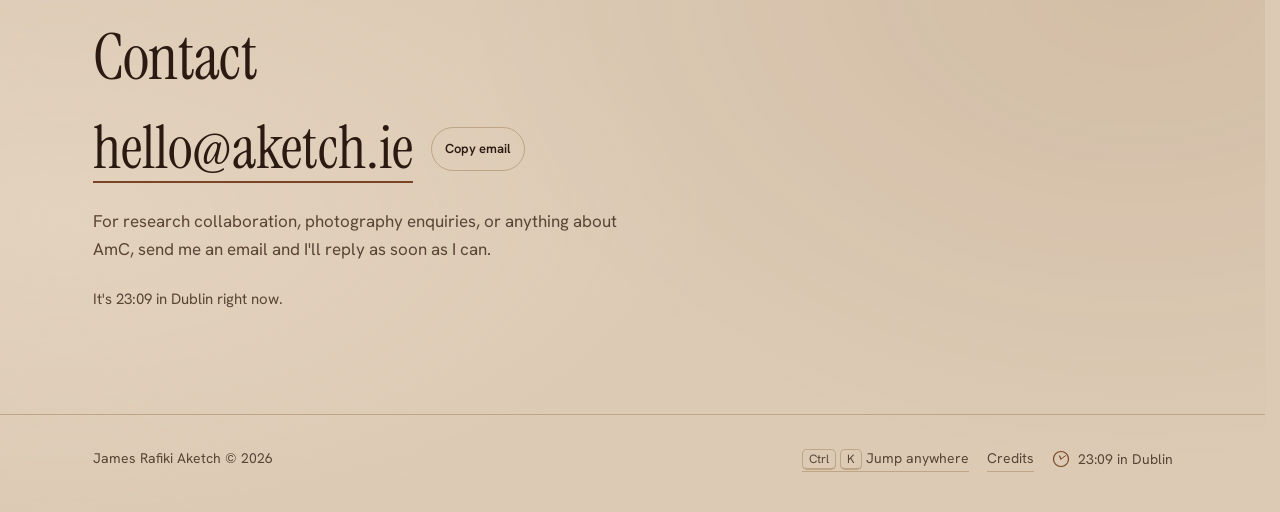
==== commit 0124f9df: "Skills: add JAX, NumPyro, Bloomberg, Lightroom logos; swap Adobe icons for supplied ones; full-colou" ====
--- a/index.html
+++ b/index.html
@@ -30,7 +30,7 @@
 <link rel="preconnect" href="https://fonts.googleapis.com">
 <link rel="preconnect" href="https://fonts.gstatic.com" crossorigin>
 <link href="https://fonts.googleapis.com/css2?family=Hanken+Grotesk:wght@400;500;600&family=Instrument+Serif:ital@0;1&display=swap" rel="stylesheet">
-<link rel="stylesheet" href="assets/site.css?v=20261105-4">
+<link rel="stylesheet" href="assets/site.css?v=20261105-6">
 <!-- KaTeX 0.16.9. Styles/fonts embedded for reliable equation rendering.
 The MIT License (MIT)
 
@@ -57,11 +57,11 @@
 -->
 <link rel="stylesheet" href="assets/katex-local.css">
 <script>if(location.hash==="#shred")location.replace("research.html"+location.search+"#shred");</script>
-<script src="assets/site.js?v=20261105-4" defer></script>
+<script src="assets/site.js?v=20261105-6" defer></script>
 <script type="application/ld+json">
 {"@context":"https://schema.org","@type":"Person","name":"James Rafiki Aketch","url":"https://aketch.ie","sameAs":["https://orcid.org/0009-0002-3472-8705","https://www.linkedin.com/in/jamesaketch/","https://www.instagram.com/jaketchphoto","https://github.com/jamesaketch"]}
 </script>
-<link rel="stylesheet" href="assets/polish.css?v=20261105-4">
+<link rel="stylesheet" href="assets/polish.css?v=20261105-6">
 <script src="assets/polish.js" defer></script>
 <script src="assets/graphics.js" defer></script>
 </head>
--- a/assets/polish.css
+++ b/assets/polish.css
@@ -238,9 +238,13 @@
   .used b { display: block; margin: 0 0 4px; }
 }
 
-/* real logos where available; monogram tile otherwise */
+/* brand logos (full colour); app-style icons fill the tile */
 .skill.has-ico::before { display: none; }
-.skill .ico { position: relative; flex: none; width: 40px; height: 40px; border-radius: 11px; display: grid; place-items: center; background: color-mix(in srgb, var(--c) 17%, var(--surface)); border: 1px solid color-mix(in srgb, var(--c) 38%, var(--line)); transition: transform .3s var(--ease-spring), background .25s; }
-.skill .ico::before { content: ""; width: 22px; height: 22px; background: color-mix(in srgb, var(--c) 82%, var(--text)); -webkit-mask: var(--icon) center / contain no-repeat; mask: var(--icon) center / contain no-repeat; }
-.skill:hover .ico, .skill:focus-visible .ico, .skill.on .ico { transform: rotate(-6deg) scale(1.08); background: color-mix(in srgb, var(--c) 28%, var(--surface)); }
-@media (max-width: 600px) { .skill .ico { width: 36px; height: 36px; } .skill .ico::before { width: 20px; height: 20px; } }
+.skill .ico { position: relative; flex: none; width: 40px; height: 40px; border-radius: 11px; display: grid; place-items: center; background: color-mix(in srgb, #fff 55%, var(--surface)); border: 1px solid color-mix(in srgb, var(--c) 30%, var(--line)); transition: transform .3s var(--ease-spring), box-shadow .25s; }
+.skill .ico::before { content: ""; width: 24px; height: 24px; background: var(--icon) center / contain no-repeat; }
+.skill .ico.app { background: none; border: 0; border-radius: 10px; box-shadow: 0 4px 10px -4px rgba(0,0,0,.45); }
+.skill .ico.app::before { width: 100%; height: 100%; }
+:root[data-theme="dark"] .skill .ico:not(.app) { background: color-mix(in srgb, #fff 10%, var(--surface)); }
+@media (prefers-color-scheme: dark) { :root:not([data-theme="light"]) .skill .ico:not(.app) { background: color-mix(in srgb, #fff 10%, var(--surface)); } }
+.skill:hover .ico, .skill:focus-visible .ico, .skill.on .ico { transform: rotate(-6deg) scale(1.08); }
+@media (max-width: 600px) { .skill .ico { width: 36px; height: 36px; } .skill .ico::before { width: 22px; height: 22px; } .skill .ico.app::before { width: 100%; height: 100%; } }
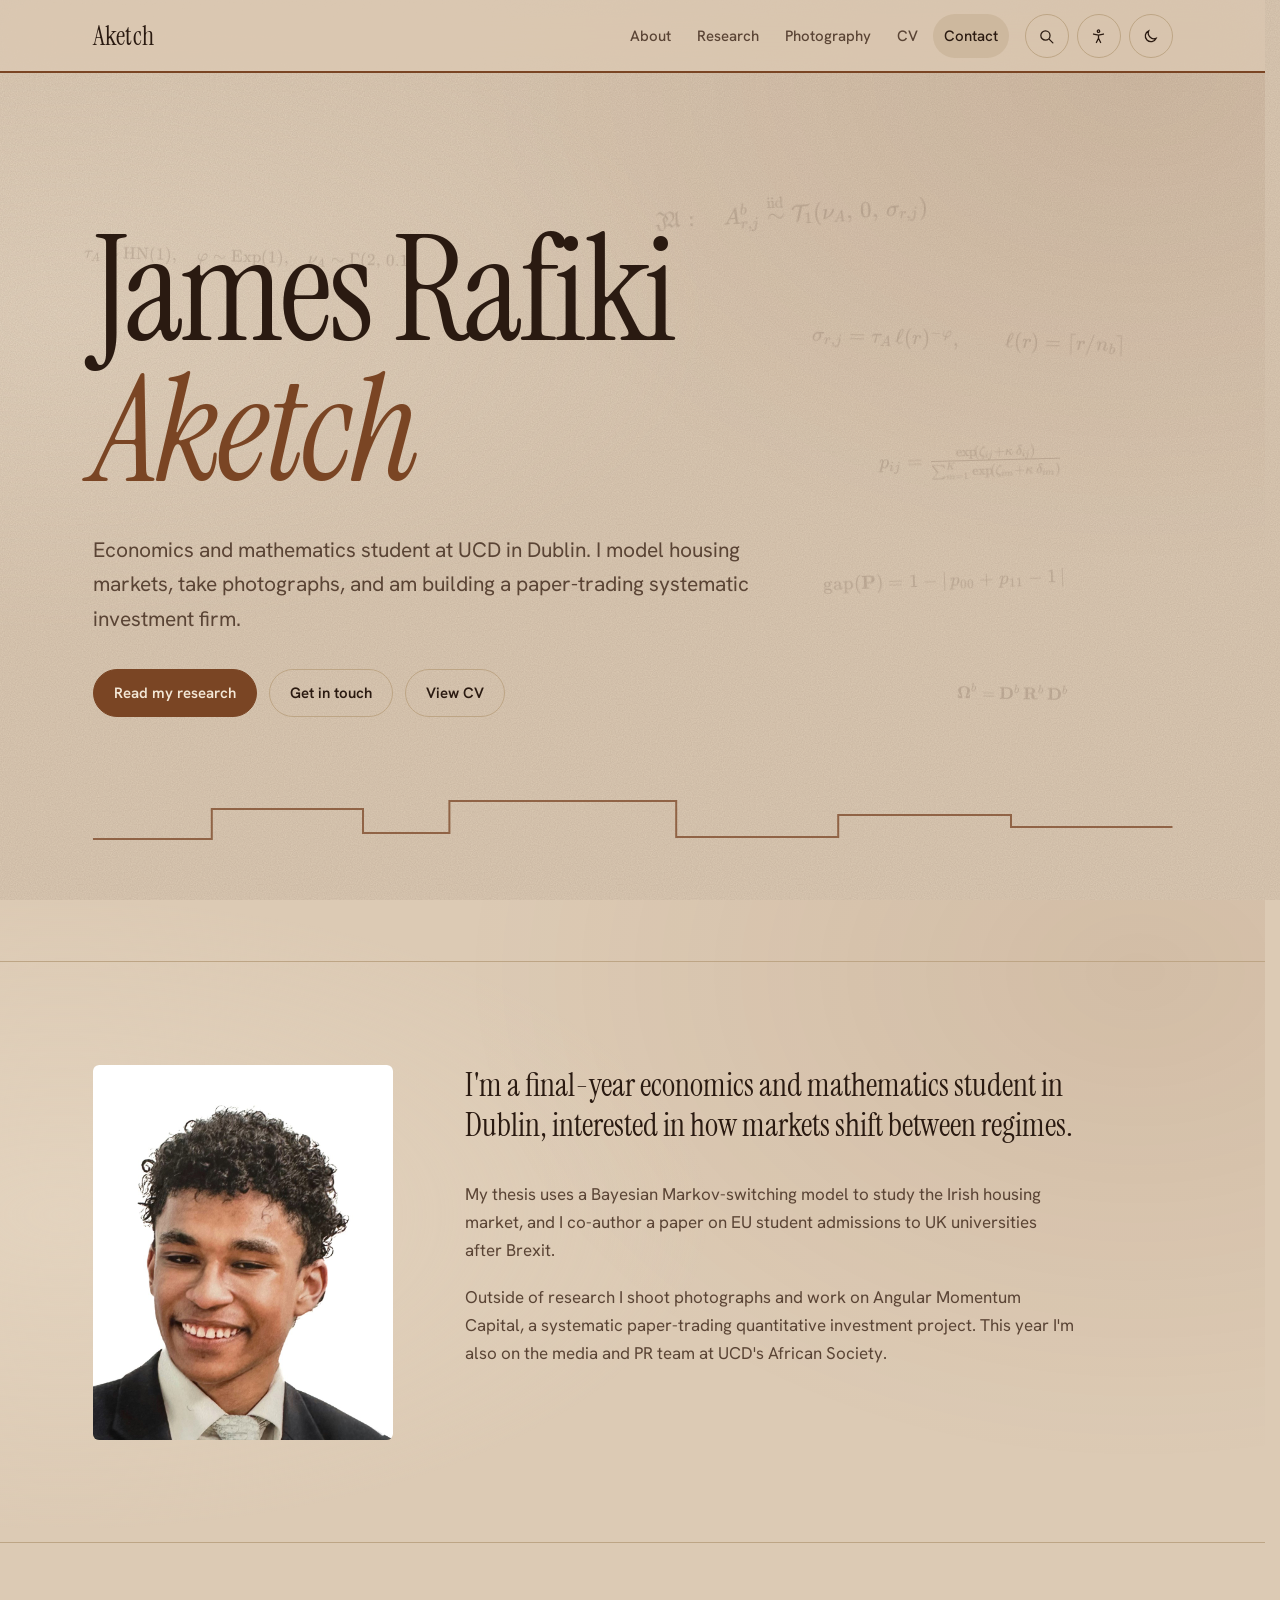
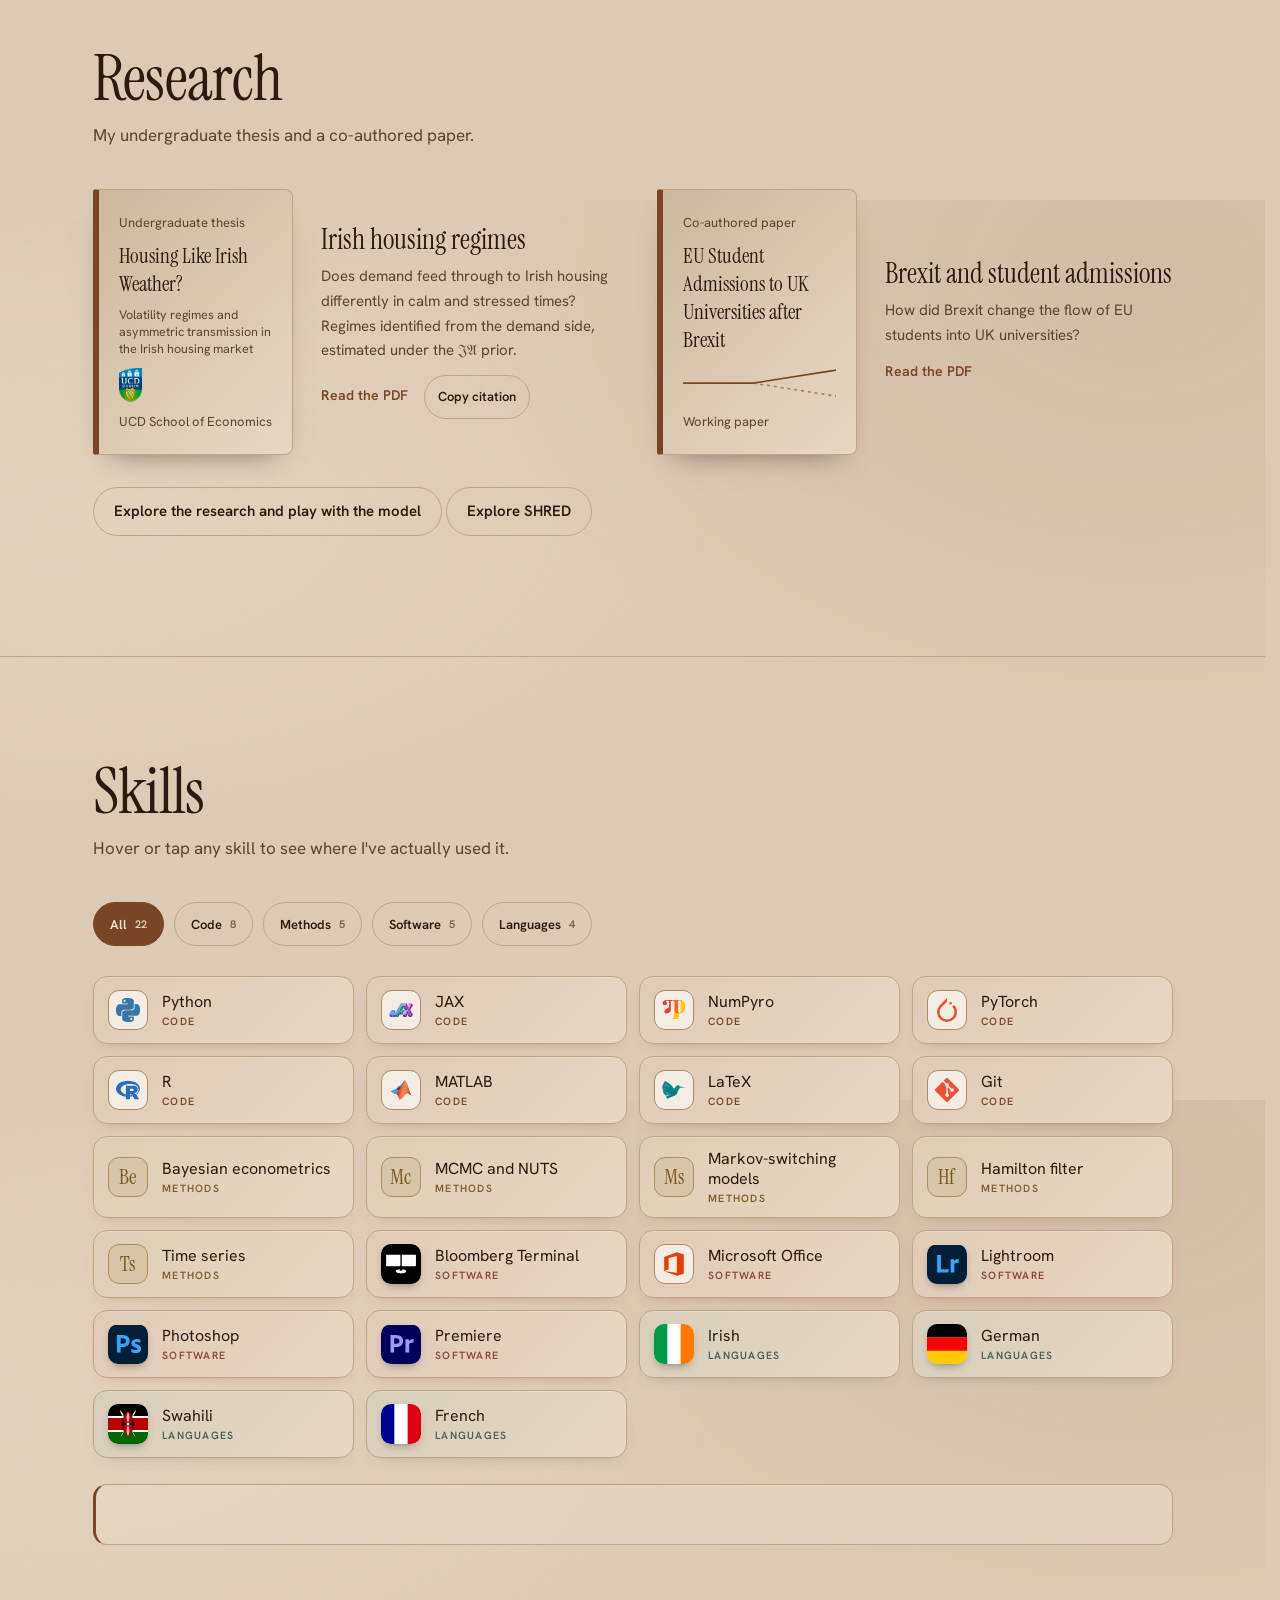
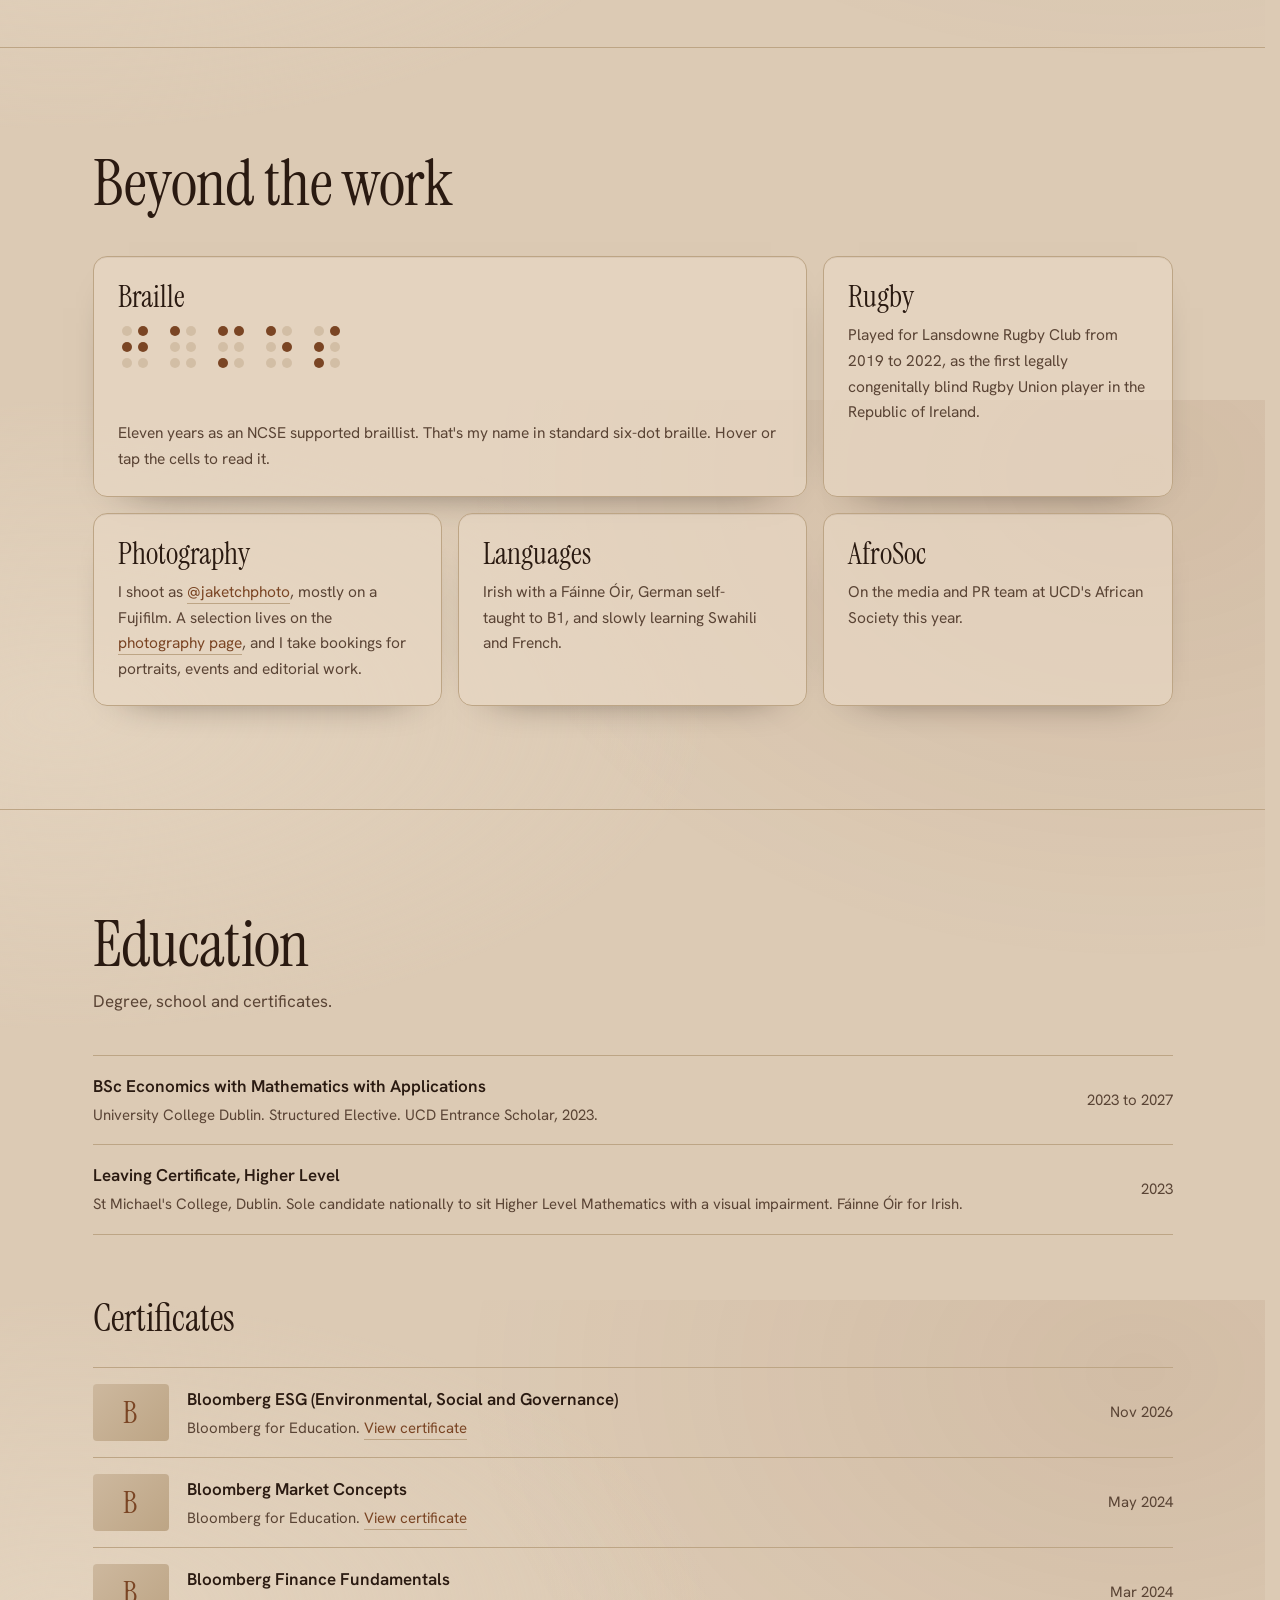
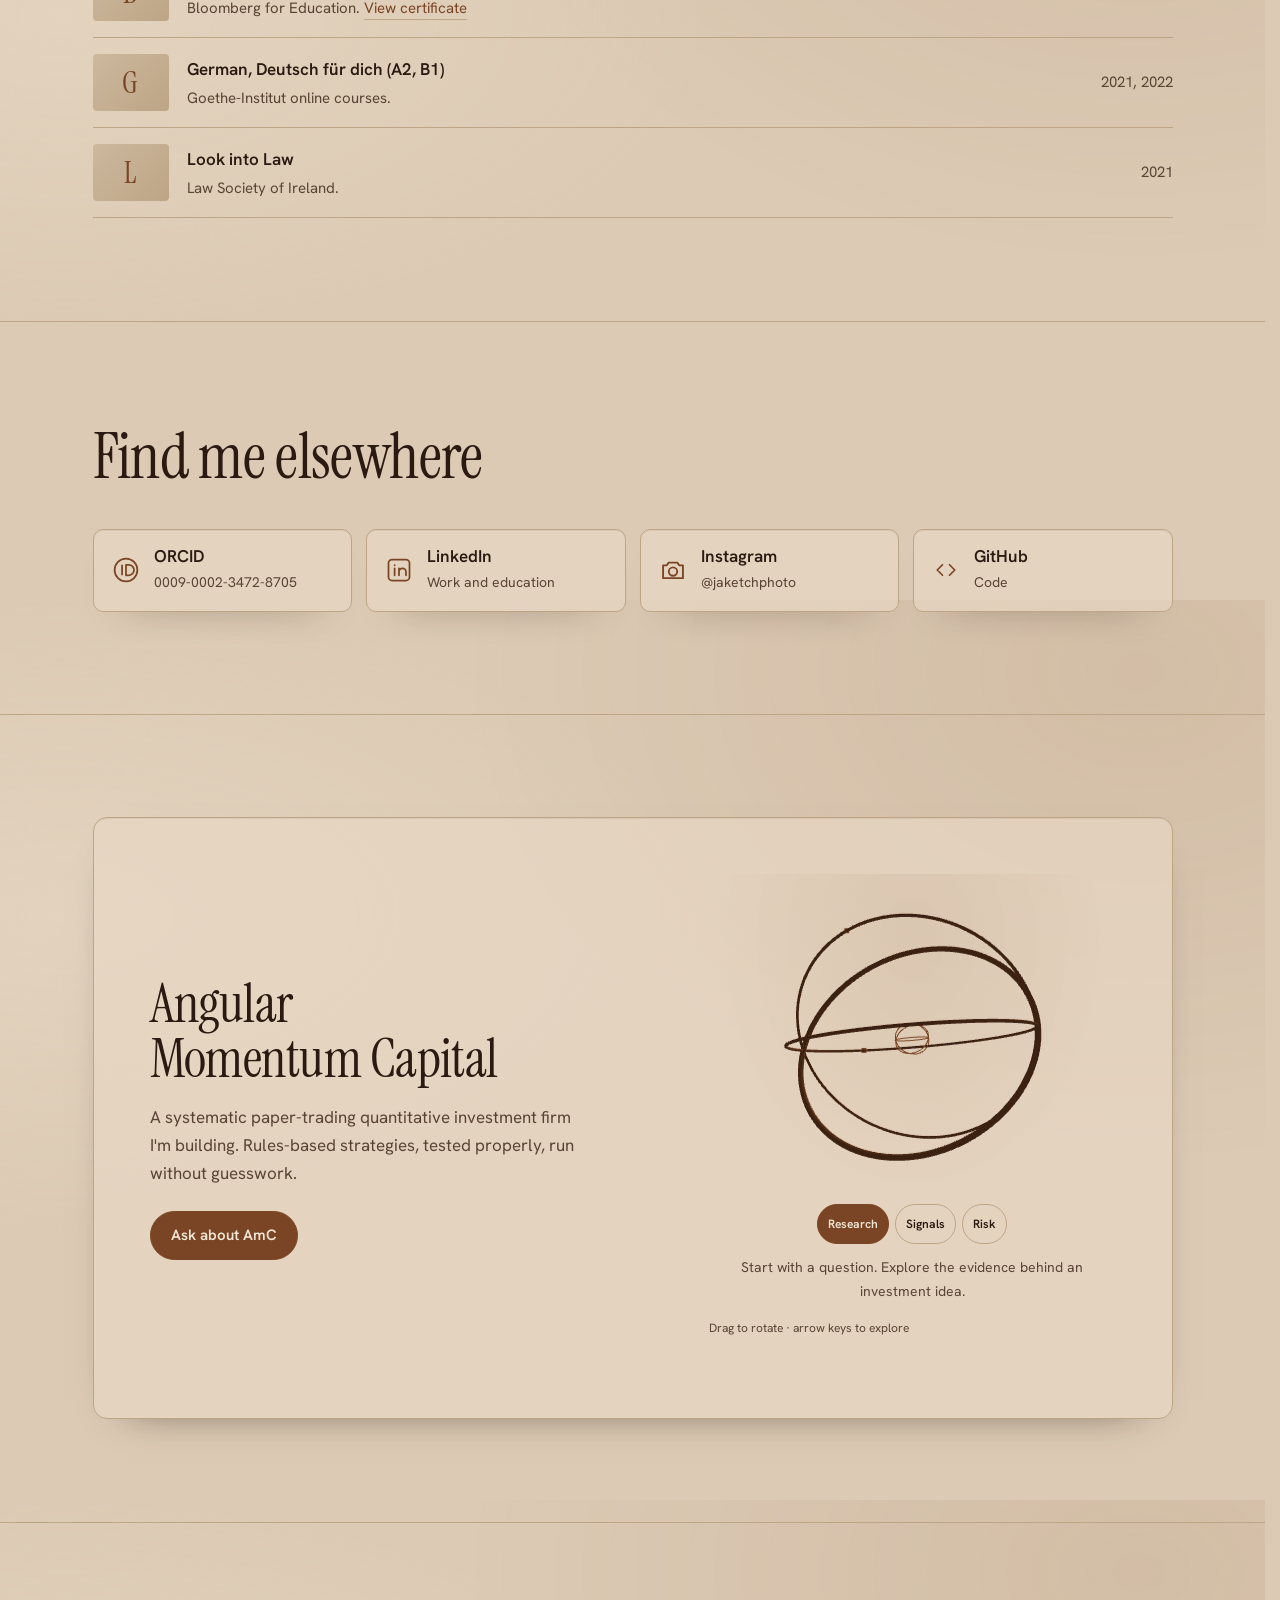
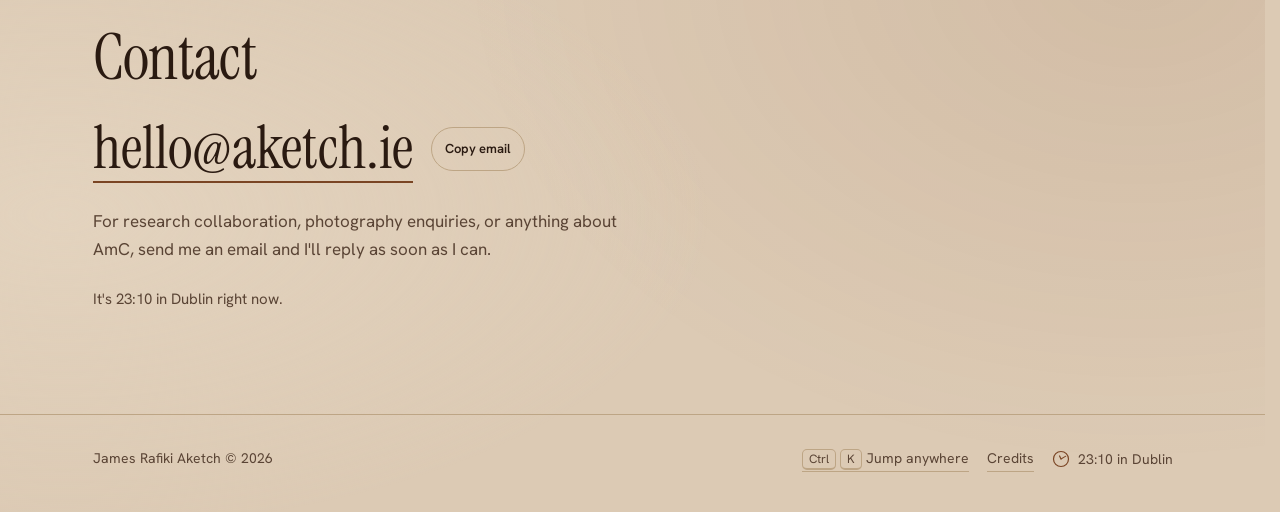
==== commit a4e0d331: "Skills: Microsoft Office replaces Excel, Finance+Creative merged into Software, country flags for la" ====
--- a/index.html
+++ b/index.html
@@ -30,7 +30,7 @@
 <link rel="preconnect" href="https://fonts.googleapis.com">
 <link rel="preconnect" href="https://fonts.gstatic.com" crossorigin>
 <link href="https://fonts.googleapis.com/css2?family=Hanken+Grotesk:wght@400;500;600&family=Instrument+Serif:ital@0;1&display=swap" rel="stylesheet">
-<link rel="stylesheet" href="assets/site.css?v=20261105-6">
+<link rel="stylesheet" href="assets/site.css?v=20261105-8">
 <!-- KaTeX 0.16.9. Styles/fonts embedded for reliable equation rendering.
 The MIT License (MIT)
 
@@ -57,11 +57,11 @@
 -->
 <link rel="stylesheet" href="assets/katex-local.css">
 <script>if(location.hash==="#shred")location.replace("research.html"+location.search+"#shred");</script>
-<script src="assets/site.js?v=20261105-6" defer></script>
+<script src="assets/site.js?v=20261105-8" defer></script>
 <script type="application/ld+json">
 {"@context":"https://schema.org","@type":"Person","name":"James Rafiki Aketch","url":"https://aketch.ie","sameAs":["https://orcid.org/0009-0002-3472-8705","https://www.linkedin.com/in/jamesaketch/","https://www.instagram.com/jaketchphoto","https://github.com/jamesaketch"]}
 </script>
-<link rel="stylesheet" href="assets/polish.css?v=20261105-6">
+<link rel="stylesheet" href="assets/polish.css?v=20261105-8">
 <script src="assets/polish.js" defer></script>
 <script src="assets/graphics.js" defer></script>
 </head>
@@ -174,8 +174,7 @@
         <button class="chip" type="button" data-f="all" aria-pressed="true">All</button>
         <button class="chip" type="button" data-f="code" aria-pressed="false">Code</button>
         <button class="chip" type="button" data-f="methods" aria-pressed="false">Methods</button>
-        <button class="chip" type="button" data-f="finance" aria-pressed="false">Finance</button>
-        <button class="chip" type="button" data-f="creative" aria-pressed="false">Creative</button>
+        <button class="chip" type="button" data-f="software" aria-pressed="false">Software</button>
         <button class="chip" type="button" data-f="lang" aria-pressed="false">Languages</button>
       </div>
       <ul class="skills">
@@ -193,11 +192,11 @@
         <li data-g="methods"><button class="skill" type="button" data-used="marginalising the regimes inside my thesis model.">Hamilton filter<span class="g">Methods</span></button></li>
         <li data-g="methods"><button class="skill" type="button" data-used="my thesis.">Time series<span class="g">Methods</span></button></li>
         
-        <li data-g="finance"><button class="skill" type="button" data-used="my Bloomberg Market Concepts, Finance Fundamentals and ESG certificates.">Bloomberg Terminal<span class="g">Finance</span></button></li>
-        <li data-g="finance"><button class="skill" type="button" data-used="part of my toolkit.">Excel<span class="g">Finance</span></button></li>
-        <li data-g="creative"><button class="skill" type="button" data-used="editing my photography.">Lightroom<span class="g">Creative</span></button></li>
-        <li data-g="creative"><button class="skill" type="button" data-used="my photography.">Photoshop<span class="g">Creative</span></button></li>
-        <li data-g="creative"><button class="skill" type="button" data-used="part of my toolkit.">Premiere<span class="g">Creative</span></button></li>
+        <li data-g="software"><button class="skill" type="button" data-used="my Bloomberg Market Concepts, Finance Fundamentals and ESG certificates.">Bloomberg Terminal<span class="g">Software</span></button></li>
+        <li data-g="software"><button class="skill" type="button" data-used="the whole suite, Word, Excel, PowerPoint and the rest.">Microsoft Office<span class="g">Software</span></button></li>
+        <li data-g="software"><button class="skill" type="button" data-used="editing my photography.">Lightroom<span class="g">Software</span></button></li>
+        <li data-g="software"><button class="skill" type="button" data-used="my photography.">Photoshop<span class="g">Software</span></button></li>
+        <li data-g="software"><button class="skill" type="button" data-used="part of my toolkit.">Premiere<span class="g">Software</span></button></li>
         <li data-g="lang"><button class="skill" type="button" data-used="fluent, with a Fáinne Óir.">Irish<span class="g">Languages</span></button></li>
         <li data-g="lang"><button class="skill" type="button" data-used="self-taught to B1, with Goethe-Institut online courses.">German<span class="g">Languages</span></button></li>
         <li data-g="lang"><button class="skill" type="button" data-used="still learning.">Swahili<span class="g">Languages</span></button></li>
--- a/assets/polish.css
+++ b/assets/polish.css
@@ -195,7 +195,7 @@
 .try[data-active-term=nu] .scene { border-color:var(--c-tails); }
 
 /* ===== skills: card grid, category tones, spotlight, detail panel ===== */
-#skills { --c-code: #8a4b22; --c-methods: #8a6a1f; --c-finance: #5d6b2c; --c-creative: #a3452e; --c-lang: #3f6b62; }
+#skills { --c-code: #8a4b22; --c-methods: #8a6a1f; --c-software: #a3452e; --c-lang: #3f6b62; }
 .filters { gap: 10px; margin-bottom: 30px; }
 .filters .chip { gap: 8px; padding: 6px 16px; }
 .filters .chip .n { font-size: 11px; font-weight: 600; opacity: .6; font-variant-numeric: tabular-nums; }
@@ -204,8 +204,7 @@
 .skills li { --c: var(--accent); --mx: 50%; --my: 50%; }
 .skills li[data-g="code"] { --c: var(--c-code); }
 .skills li[data-g="methods"] { --c: var(--c-methods); }
-.skills li[data-g="finance"] { --c: var(--c-finance); }
-.skills li[data-g="creative"] { --c: var(--c-creative); }
+.skills li[data-g="software"] { --c: var(--c-software); }
 .skills li[data-g="lang"] { --c: var(--c-lang); }
 .skill { position: relative; overflow: hidden; width: 100%; height: 100%; min-height: 68px; display: flex; align-items: center; gap: 14px; text-align: left; padding: 12px 14px; border-radius: 14px; line-height: 1.25;
   background: linear-gradient(135deg, color-mix(in srgb, var(--c) 9%, var(--surface)), var(--surface));
@@ -242,7 +241,7 @@
 .skill.has-ico::before { display: none; }
 .skill .ico { position: relative; flex: none; width: 40px; height: 40px; border-radius: 11px; display: grid; place-items: center; background: color-mix(in srgb, #fff 55%, var(--surface)); border: 1px solid color-mix(in srgb, var(--c) 30%, var(--line)); transition: transform .3s var(--ease-spring), box-shadow .25s; }
 .skill .ico::before { content: ""; width: 24px; height: 24px; background: var(--icon) center / contain no-repeat; }
-.skill .ico.app { background: none; border: 0; border-radius: 10px; box-shadow: 0 4px 10px -4px rgba(0,0,0,.45); }
+.skill .ico.app { background: none; border: 0; border-radius: 10px; overflow: hidden; box-shadow: 0 4px 10px -4px rgba(0,0,0,.45); }
 .skill .ico.app::before { width: 100%; height: 100%; }
 :root[data-theme="dark"] .skill .ico:not(.app) { background: color-mix(in srgb, #fff 10%, var(--surface)); }
 @media (prefers-color-scheme: dark) { :root:not([data-theme="light"]) .skill .ico:not(.app) { background: color-mix(in srgb, #fff 10%, var(--surface)); } }
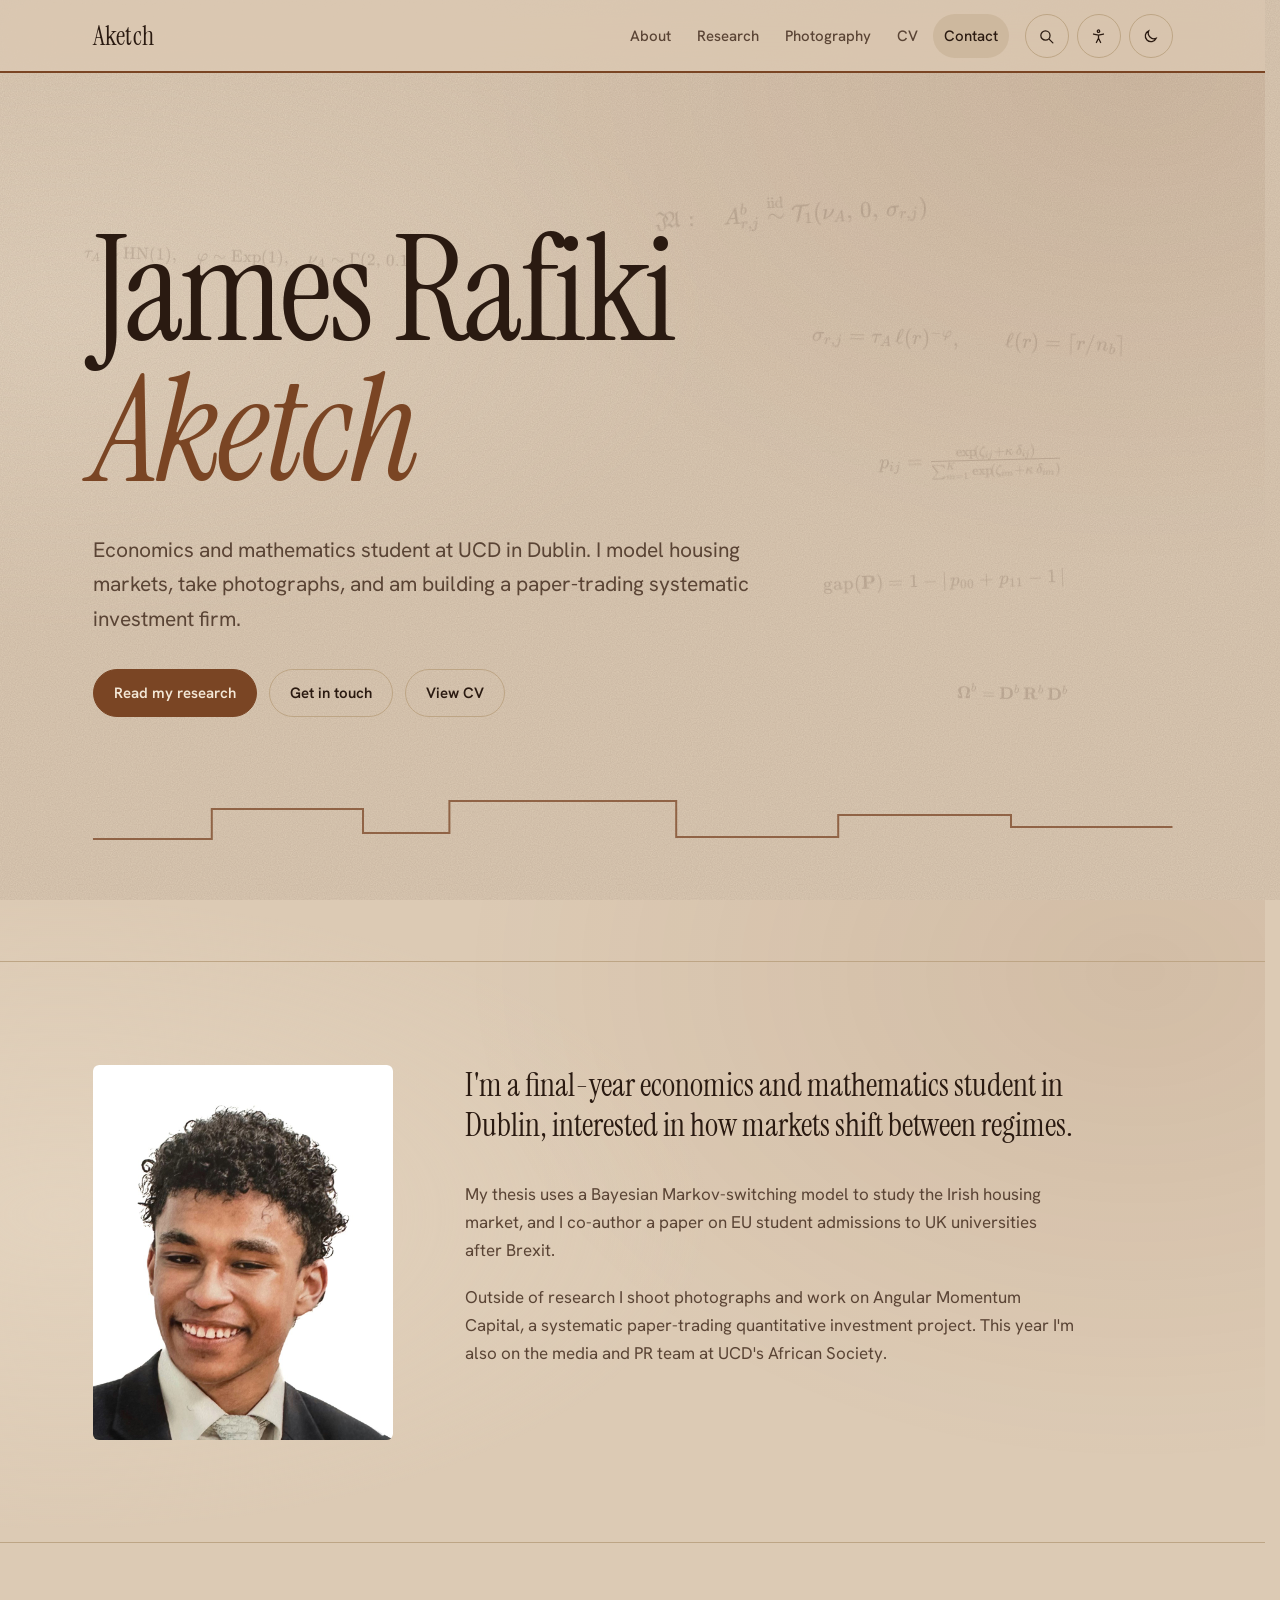
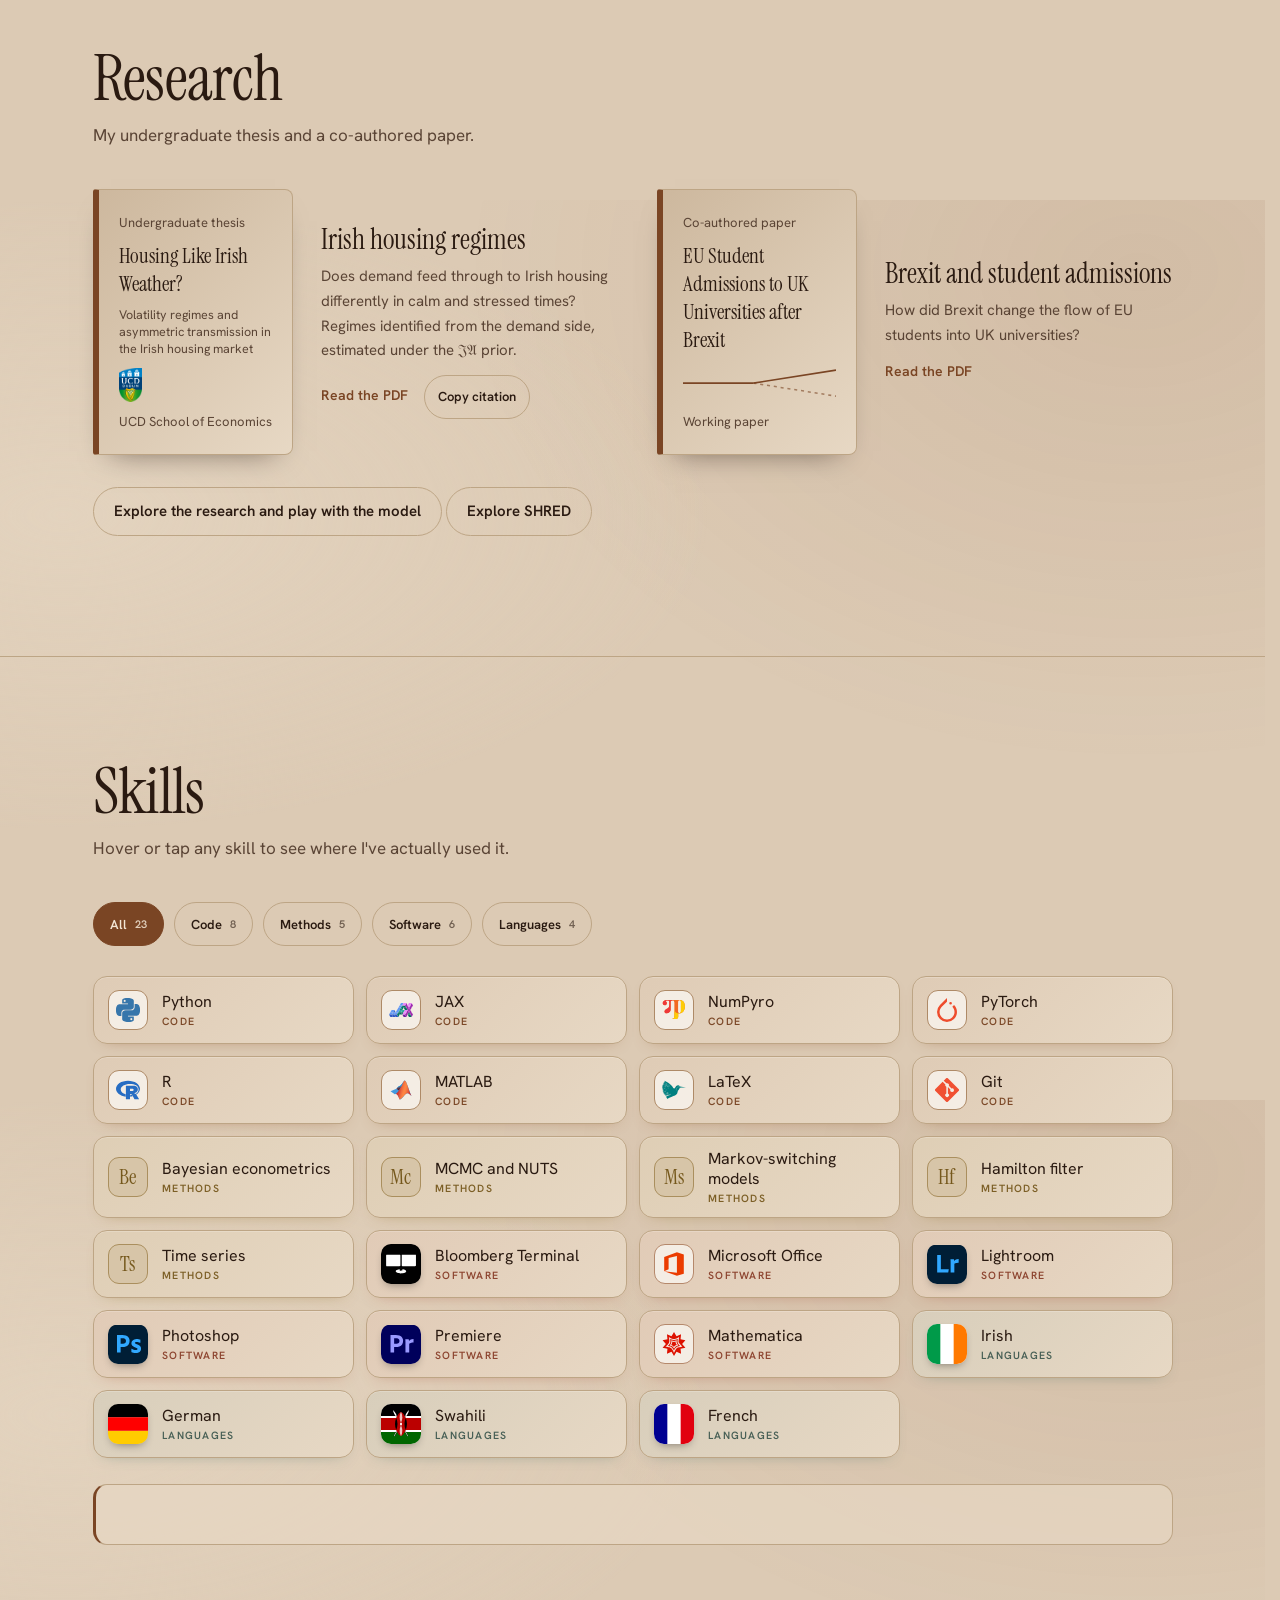
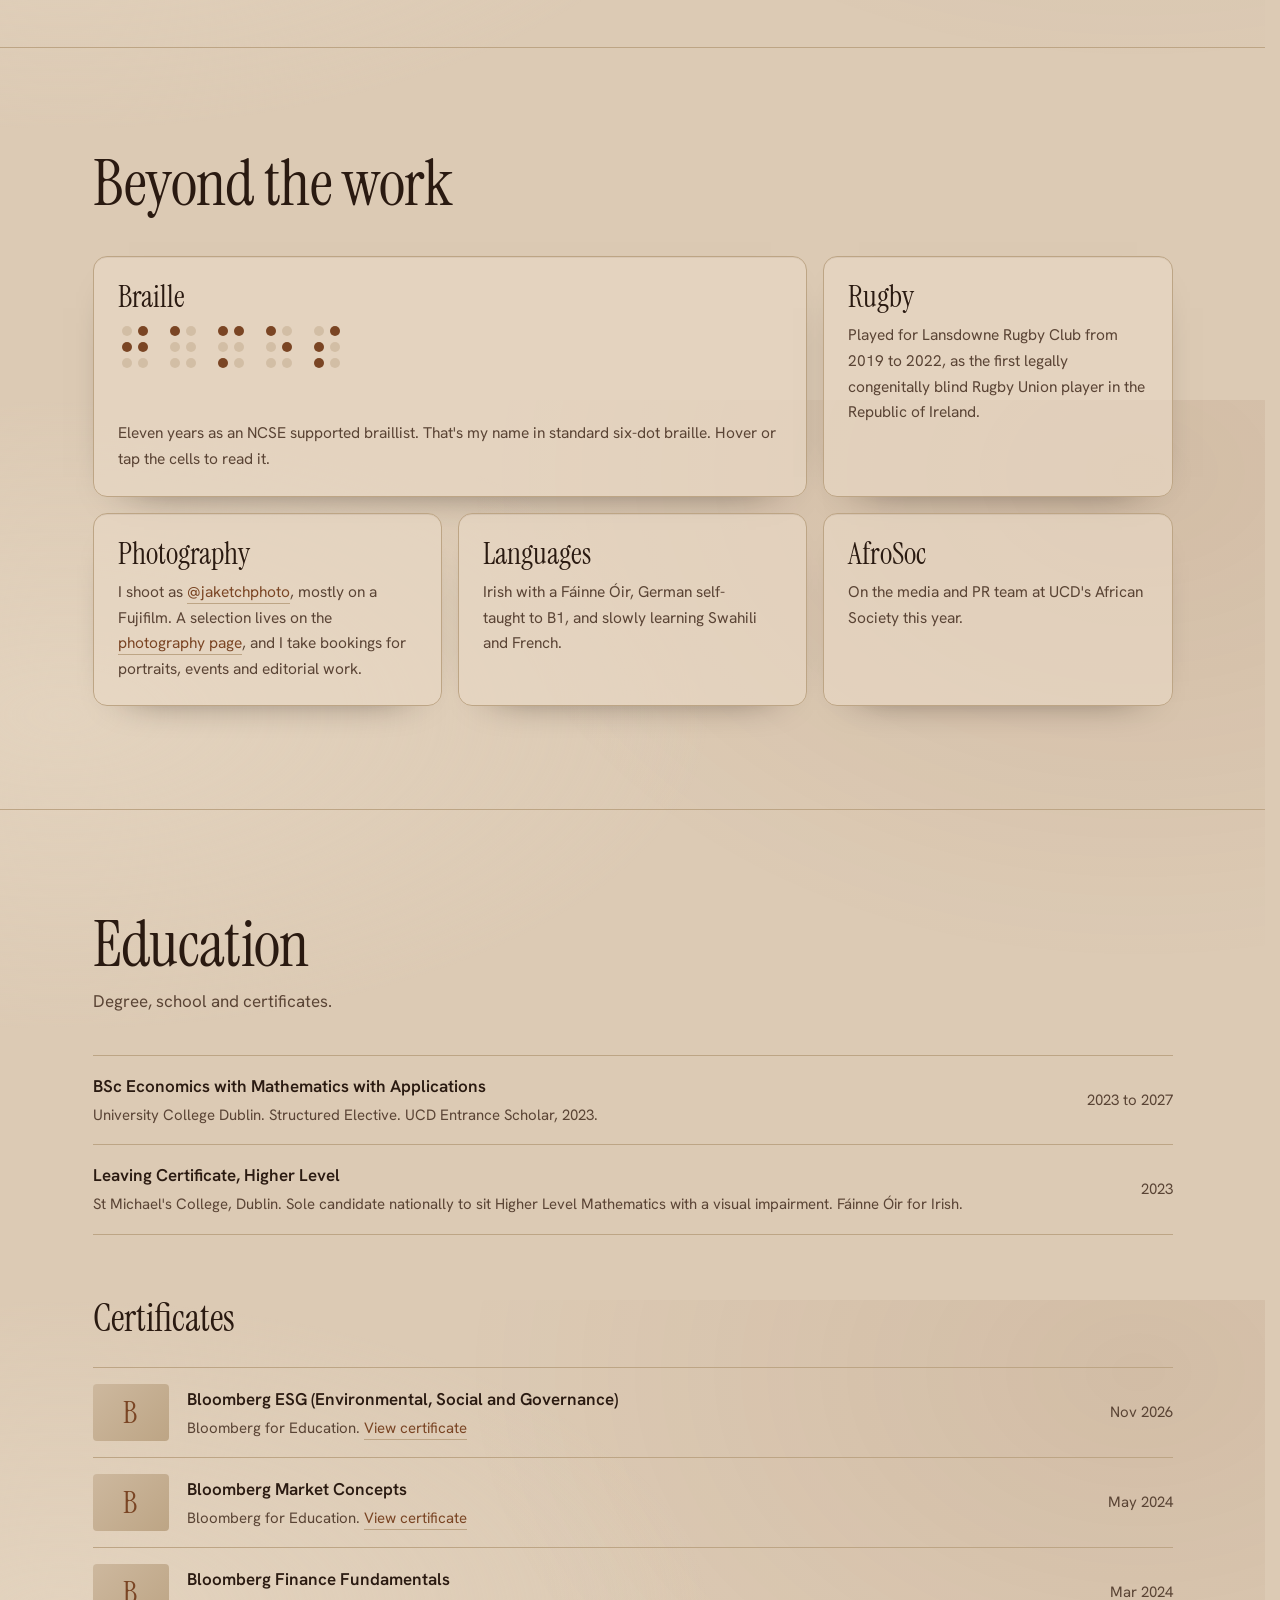
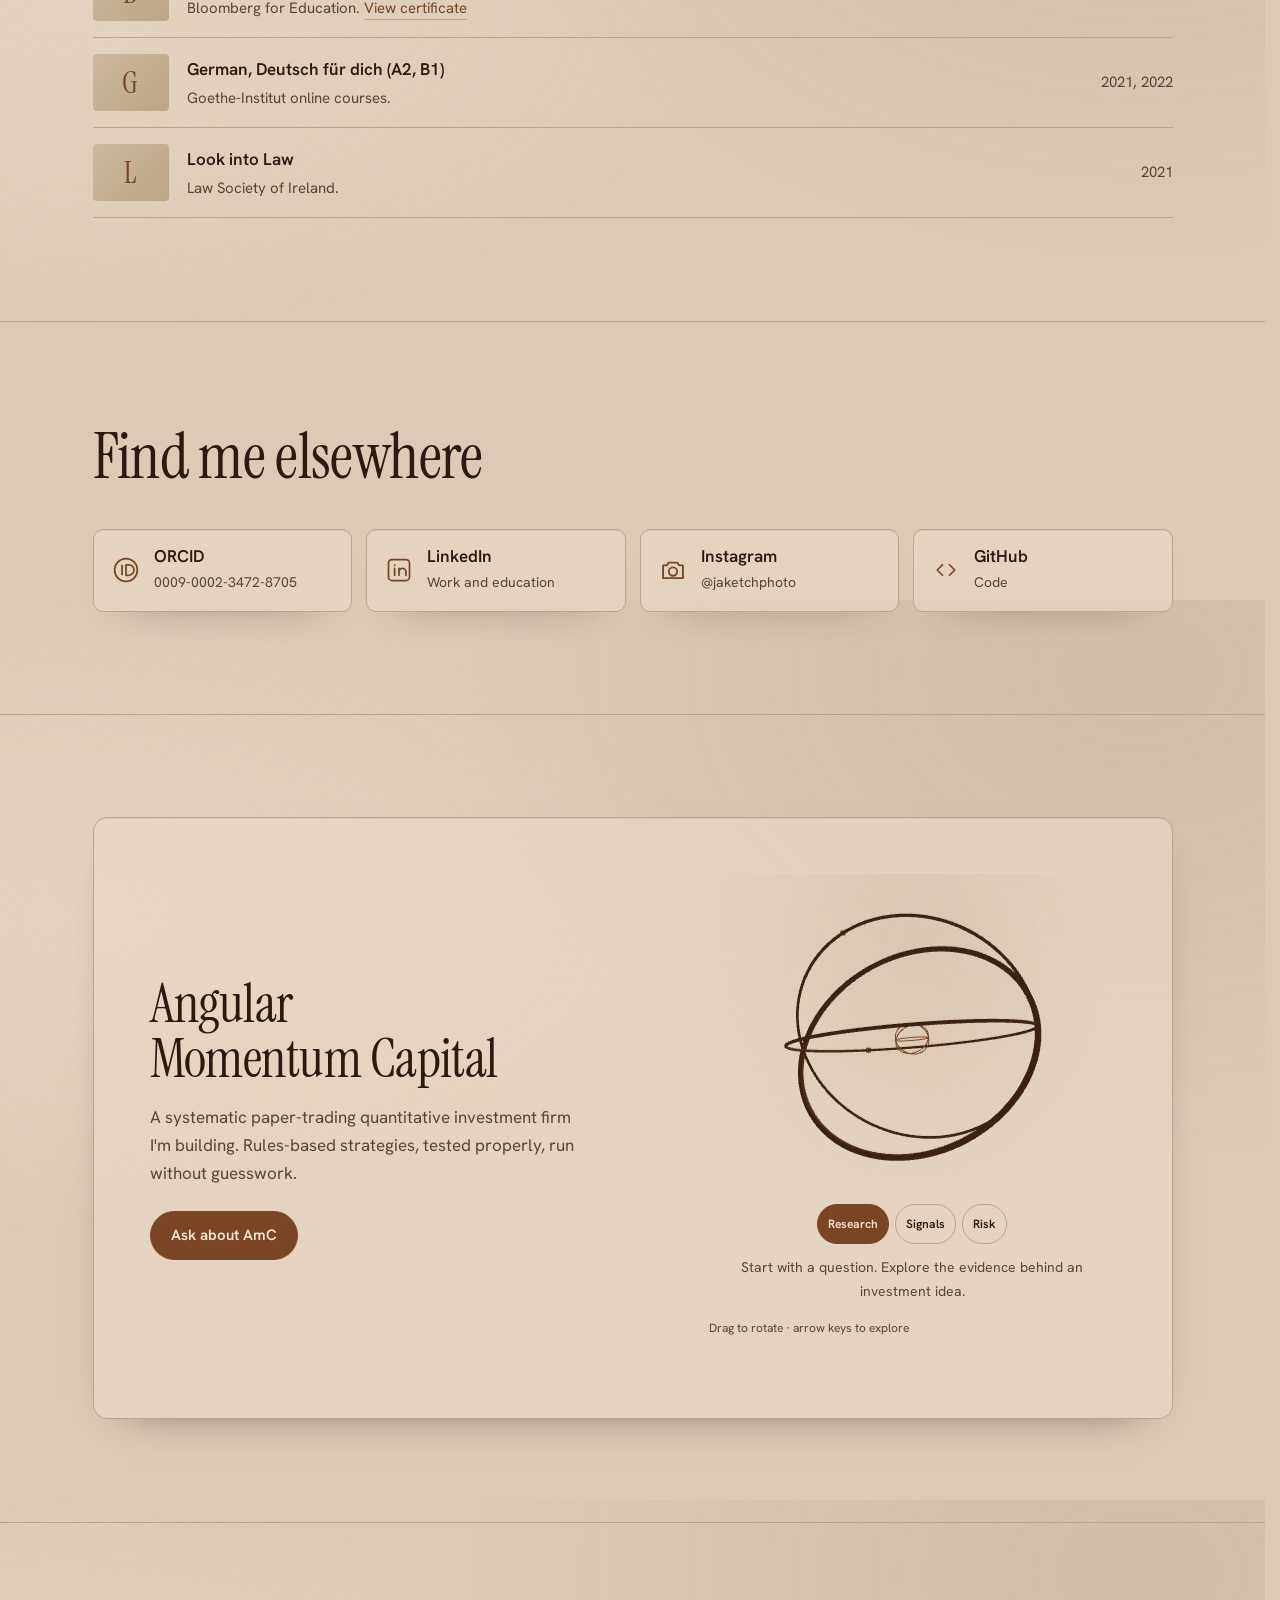
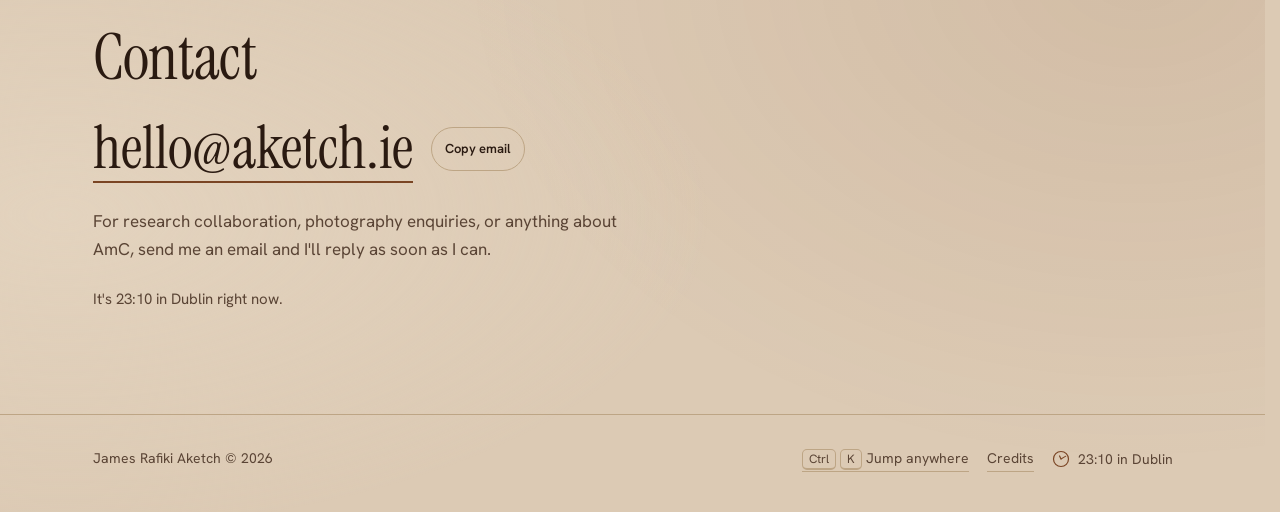
==== commit 15ce1a88: "Skills: add Mathematica (UCD coursework) Co-Authored-By: Claude Sonnet 5.5 <noreply@anthropic.com> C" ====
--- a/index.html
+++ b/index.html
@@ -30,7 +30,7 @@
 <link rel="preconnect" href="https://fonts.googleapis.com">
 <link rel="preconnect" href="https://fonts.gstatic.com" crossorigin>
 <link href="https://fonts.googleapis.com/css2?family=Hanken+Grotesk:wght@400;500;600&family=Instrument+Serif:ital@0;1&display=swap" rel="stylesheet">
-<link rel="stylesheet" href="assets/site.css?v=20261105-8">
+<link rel="stylesheet" href="assets/site.css?v=20261105-9">
 <!-- KaTeX 0.16.9. Styles/fonts embedded for reliable equation rendering.
 The MIT License (MIT)
 
@@ -57,11 +57,11 @@
 -->
 <link rel="stylesheet" href="assets/katex-local.css">
 <script>if(location.hash==="#shred")location.replace("research.html"+location.search+"#shred");</script>
-<script src="assets/site.js?v=20261105-8" defer></script>
+<script src="assets/site.js?v=20261105-9" defer></script>
 <script type="application/ld+json">
 {"@context":"https://schema.org","@type":"Person","name":"James Rafiki Aketch","url":"https://aketch.ie","sameAs":["https://orcid.org/0009-0002-3472-8705","https://www.linkedin.com/in/jamesaketch/","https://www.instagram.com/jaketchphoto","https://github.com/jamesaketch"]}
 </script>
-<link rel="stylesheet" href="assets/polish.css?v=20261105-8">
+<link rel="stylesheet" href="assets/polish.css?v=20261105-9">
 <script src="assets/polish.js" defer></script>
 <script src="assets/graphics.js" defer></script>
 </head>
@@ -197,6 +197,7 @@
         <li data-g="software"><button class="skill" type="button" data-used="editing my photography.">Lightroom<span class="g">Software</span></button></li>
         <li data-g="software"><button class="skill" type="button" data-used="my photography.">Photoshop<span class="g">Software</span></button></li>
         <li data-g="software"><button class="skill" type="button" data-used="part of my toolkit.">Premiere<span class="g">Software</span></button></li>
+        <li data-g="software"><button class="skill" type="button" data-used="my maths coursework at UCD.">Mathematica<span class="g">Software</span></button></li>
         <li data-g="lang"><button class="skill" type="button" data-used="fluent, with a Fáinne Óir.">Irish<span class="g">Languages</span></button></li>
         <li data-g="lang"><button class="skill" type="button" data-used="self-taught to B1, with Goethe-Institut online courses.">German<span class="g">Languages</span></button></li>
         <li data-g="lang"><button class="skill" type="button" data-used="still learning.">Swahili<span class="g">Languages</span></button></li>
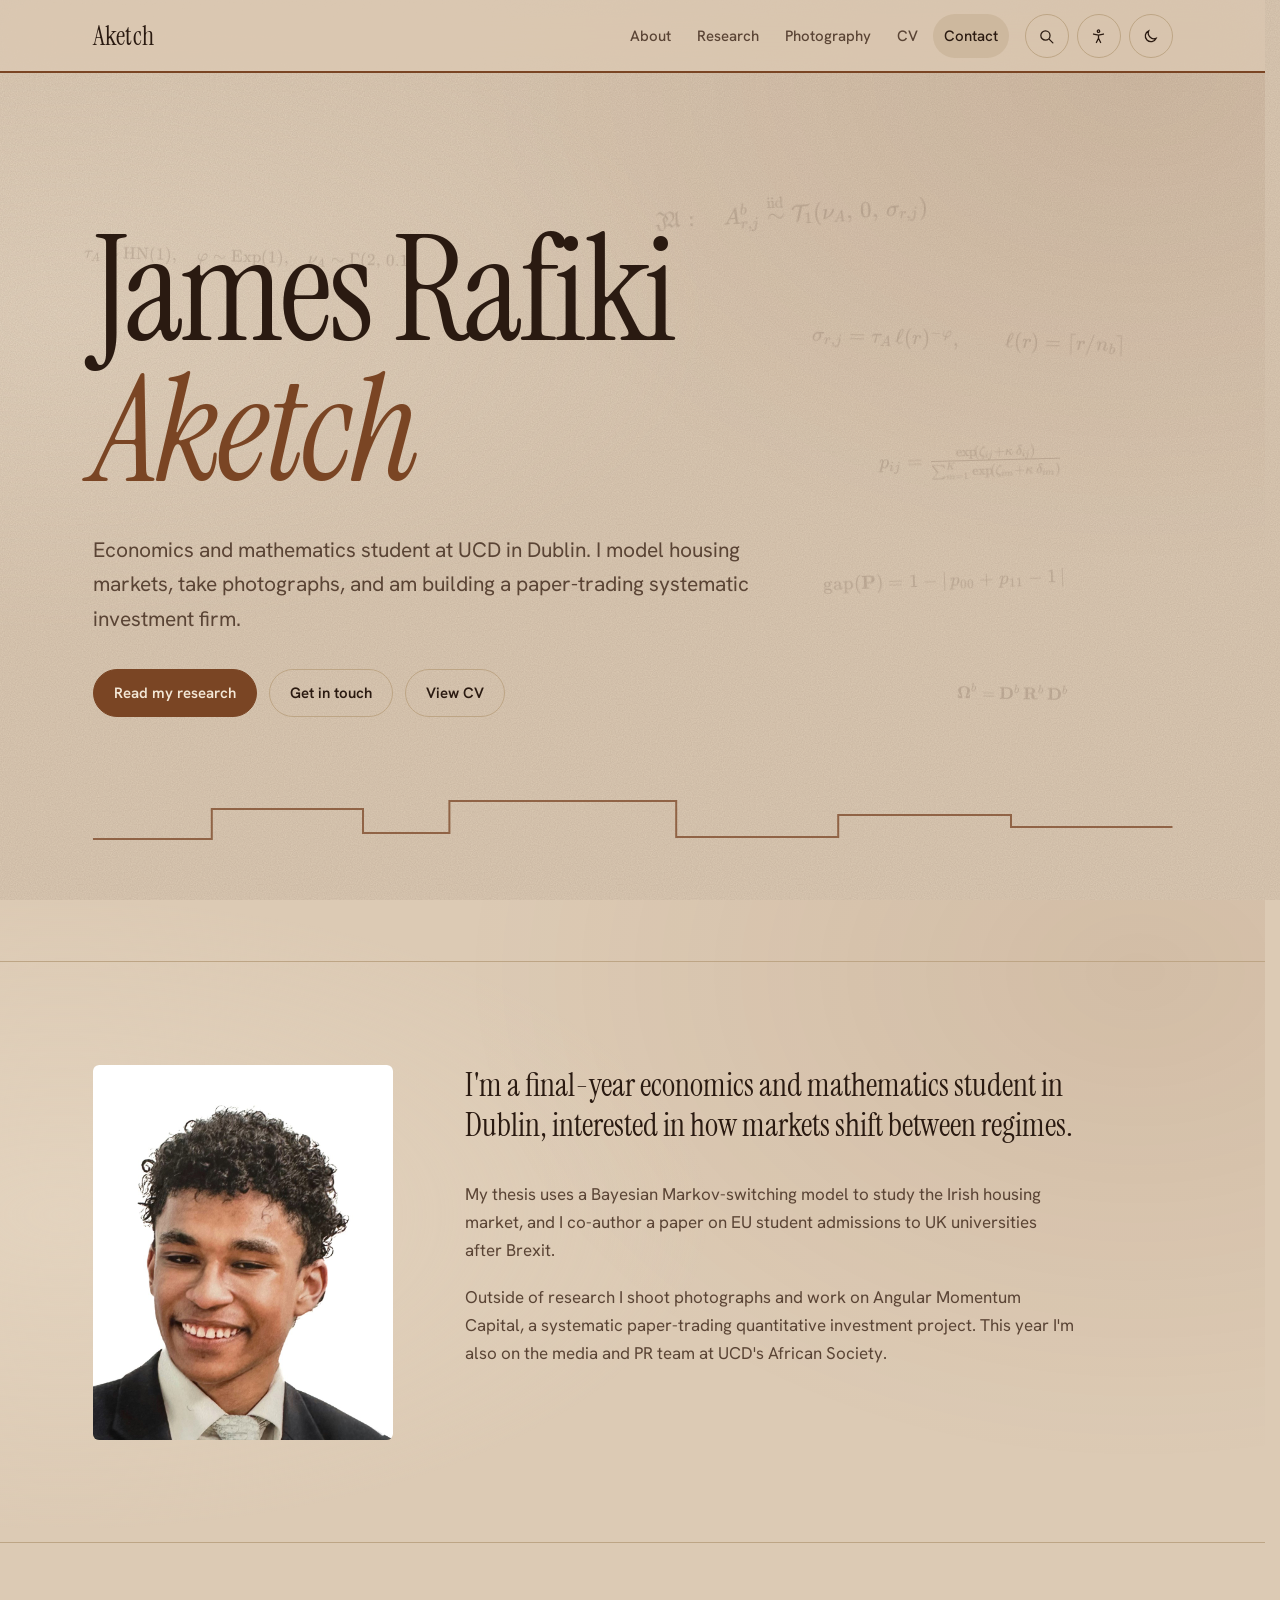
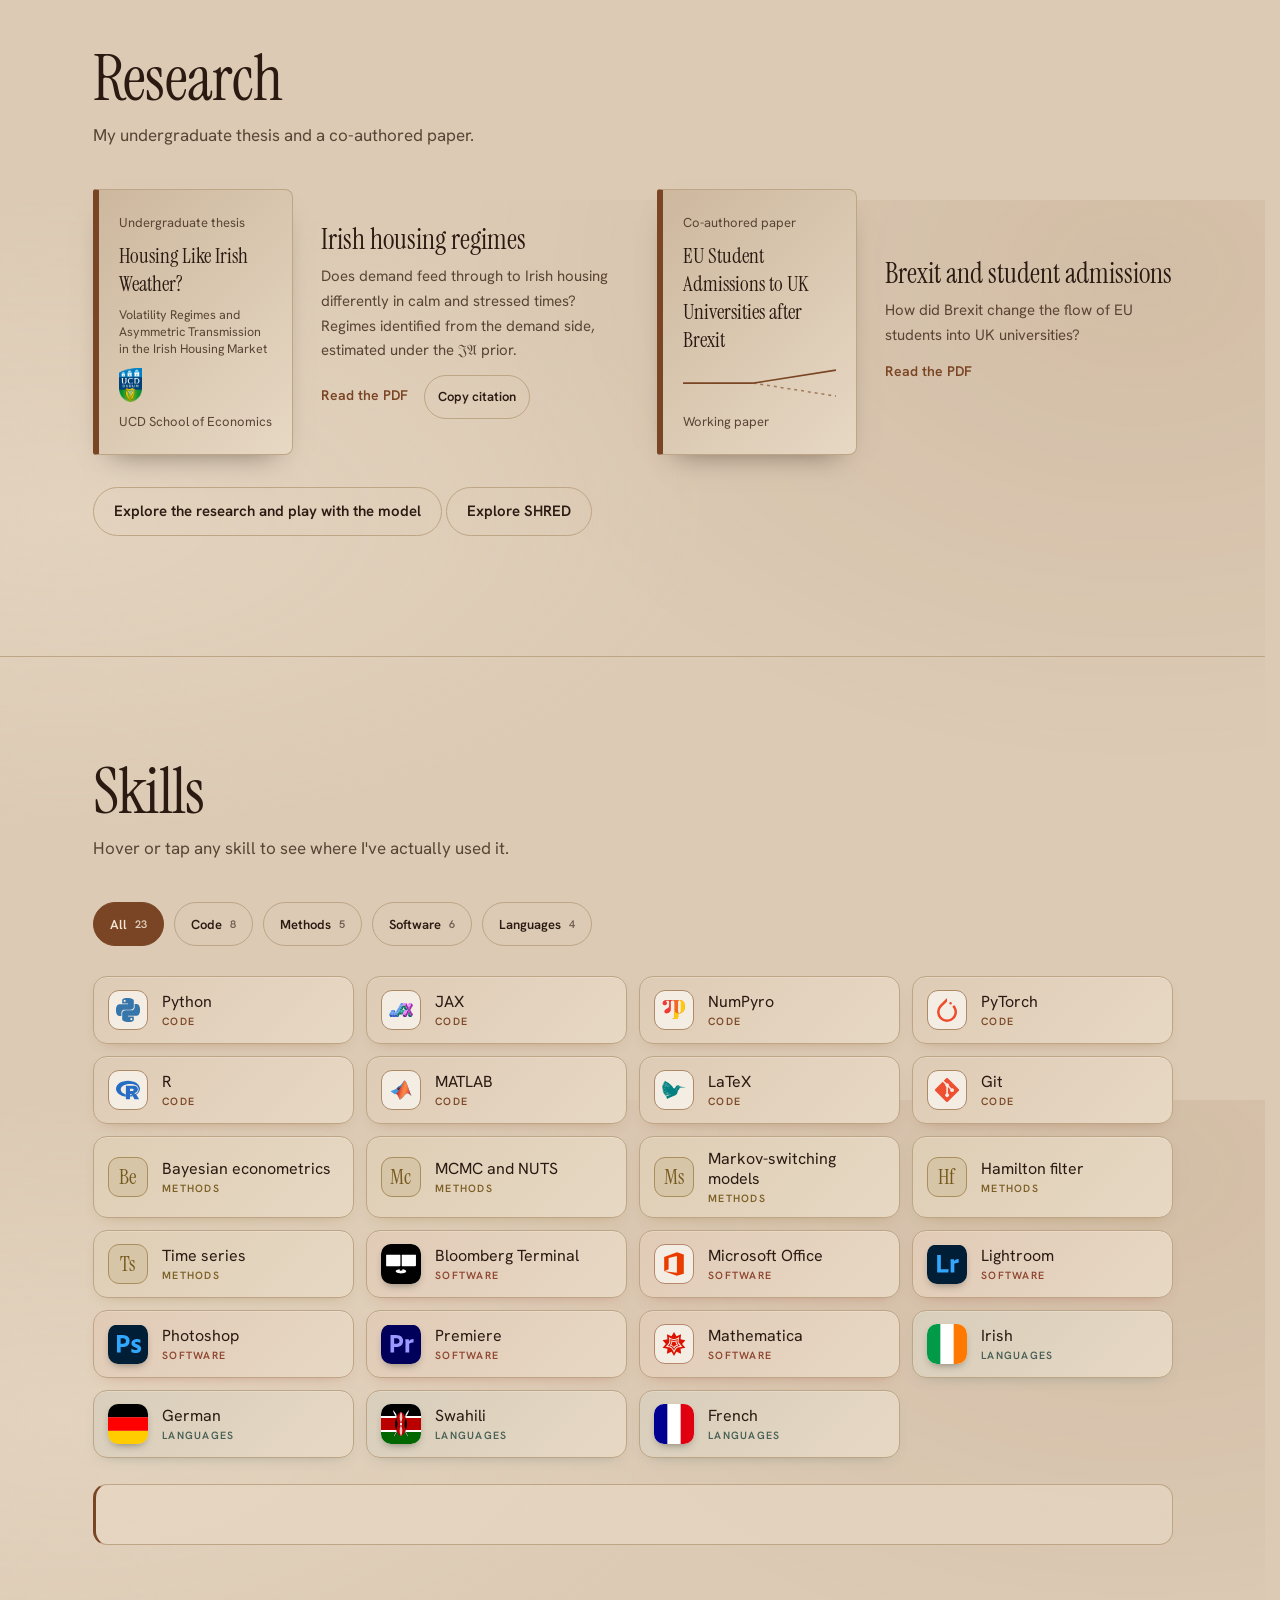
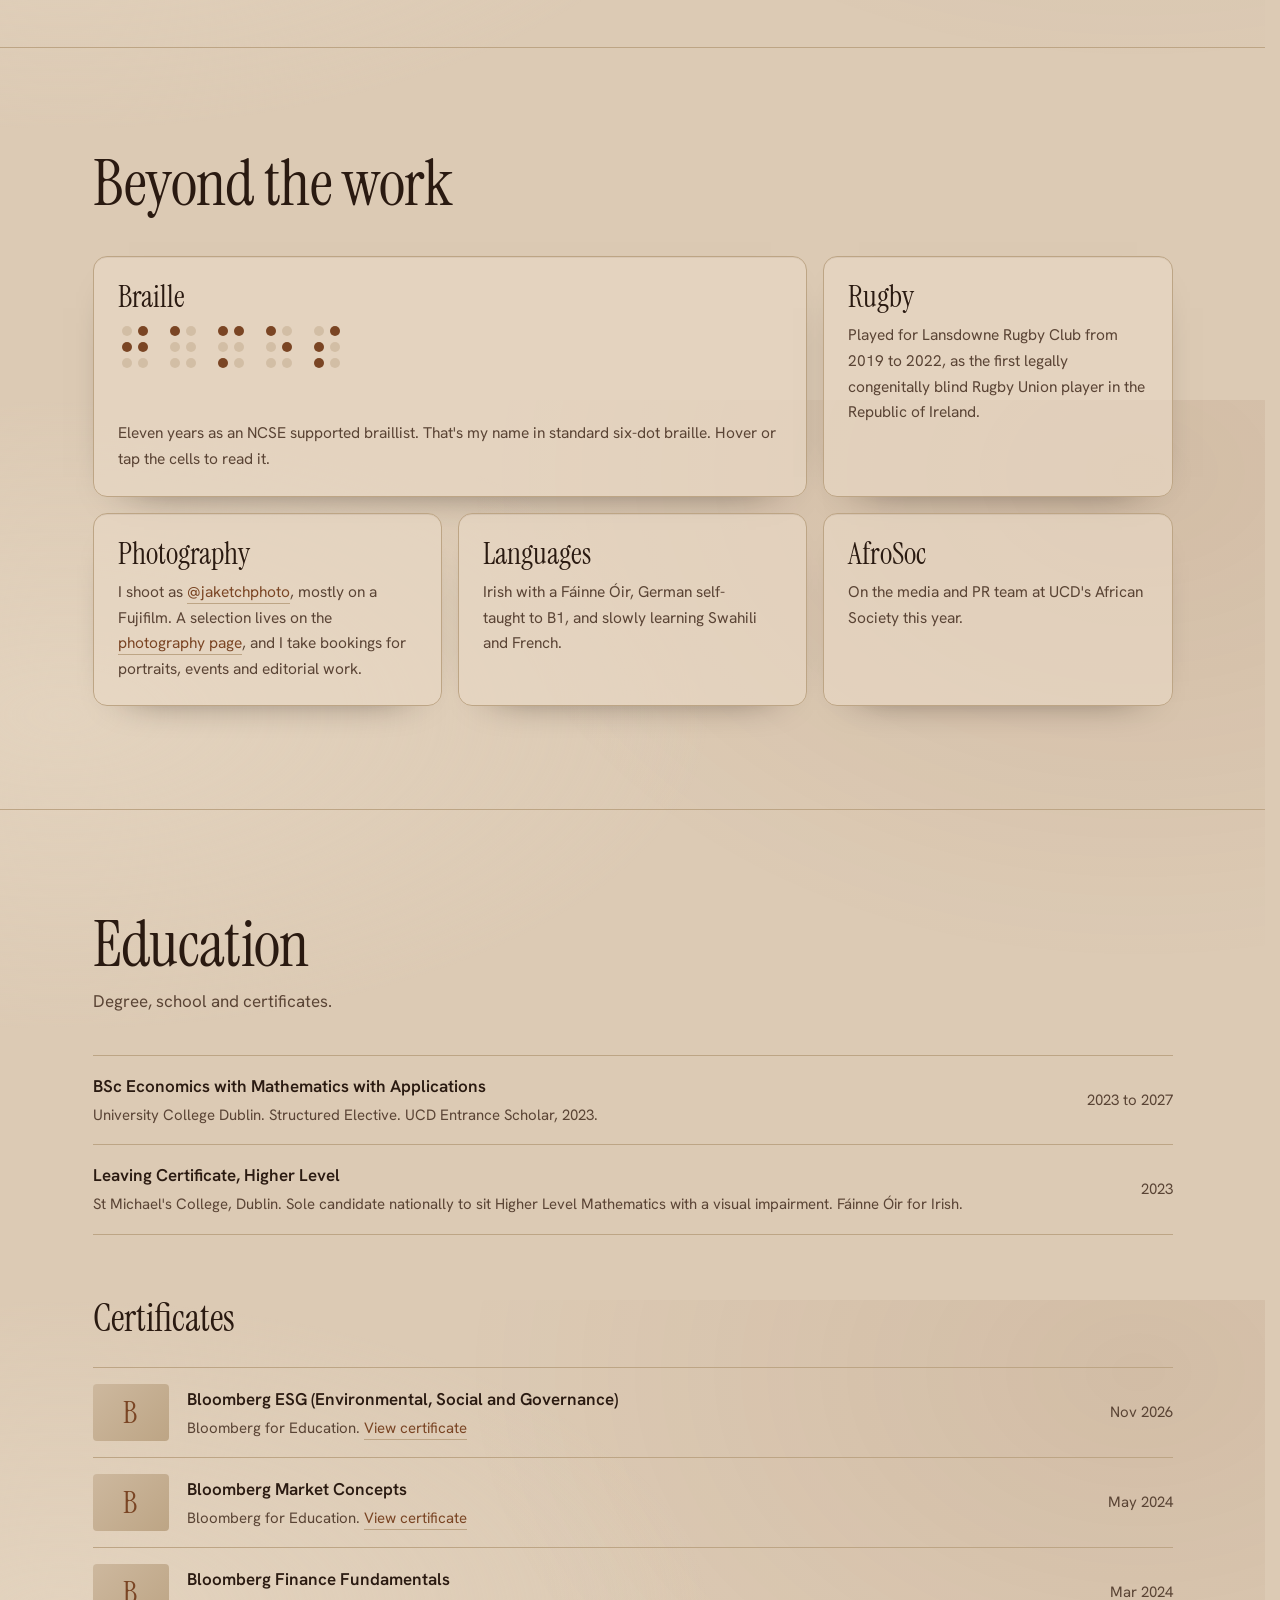
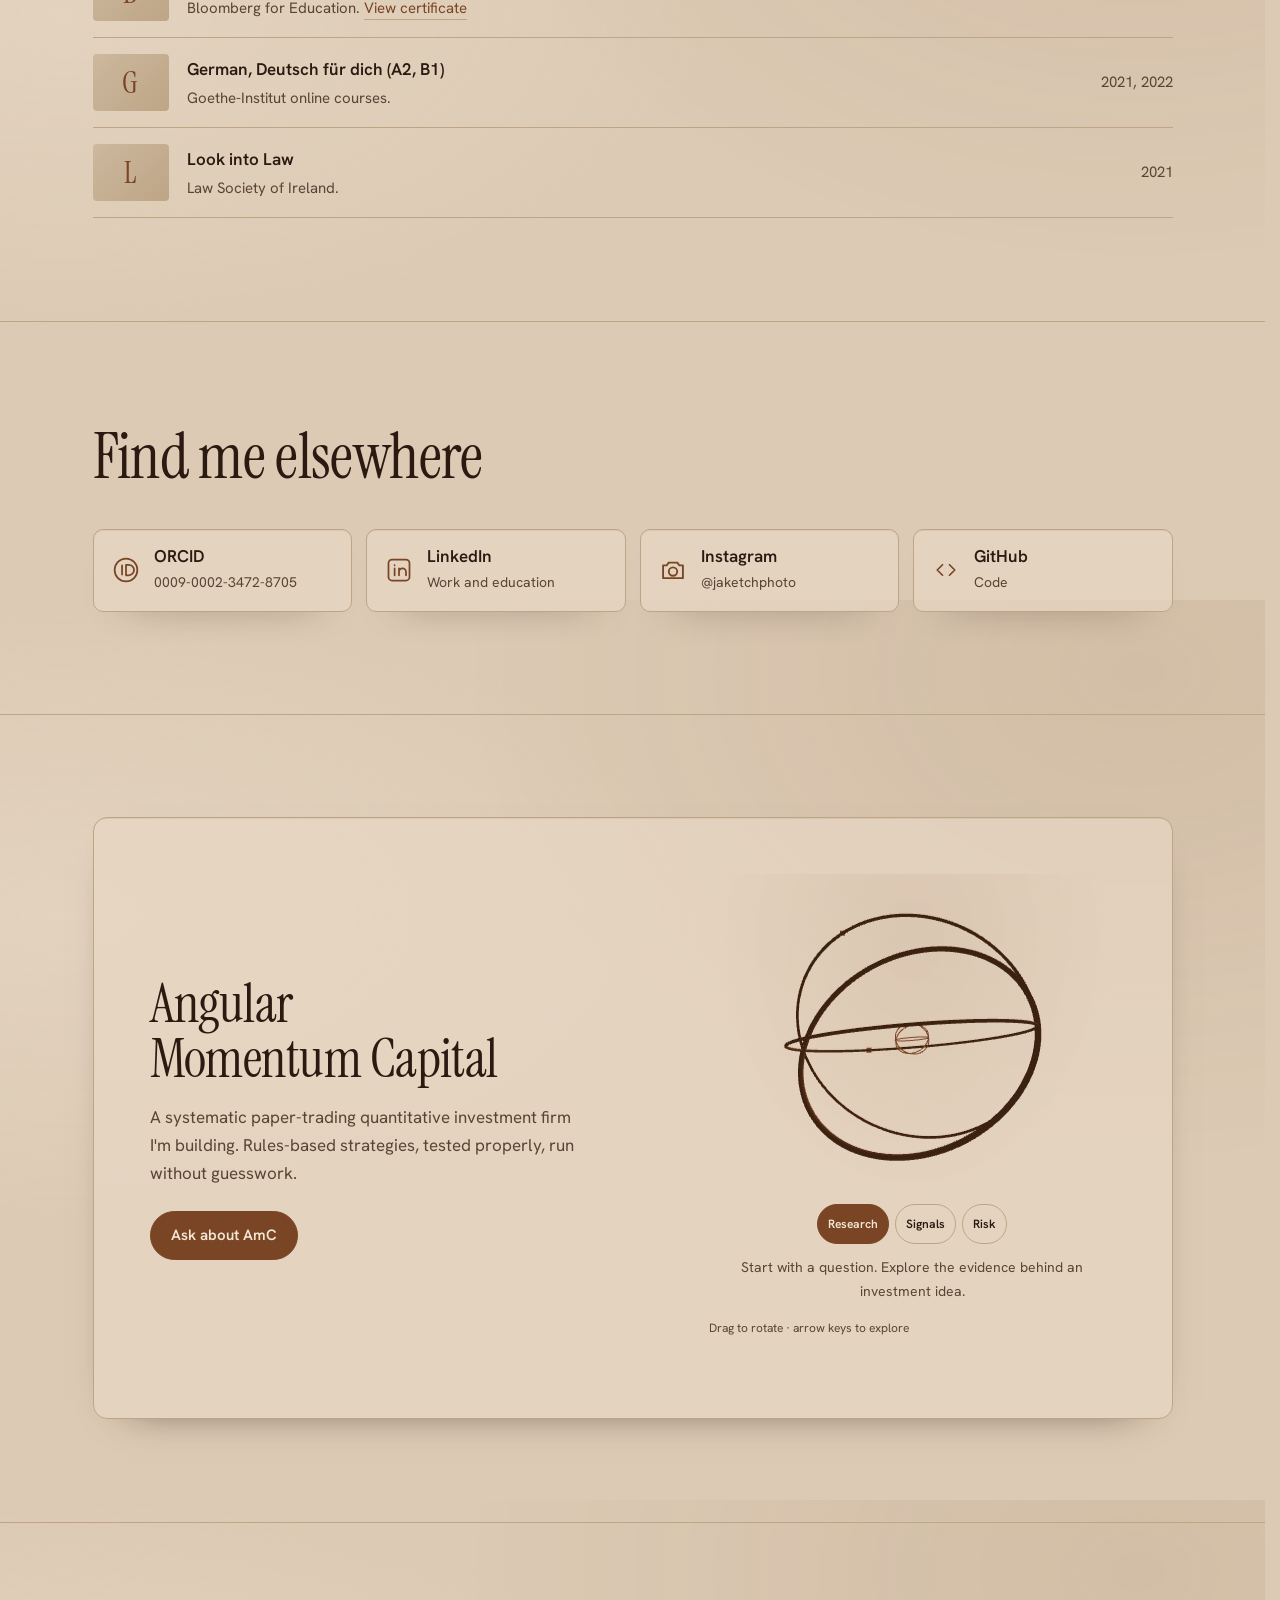
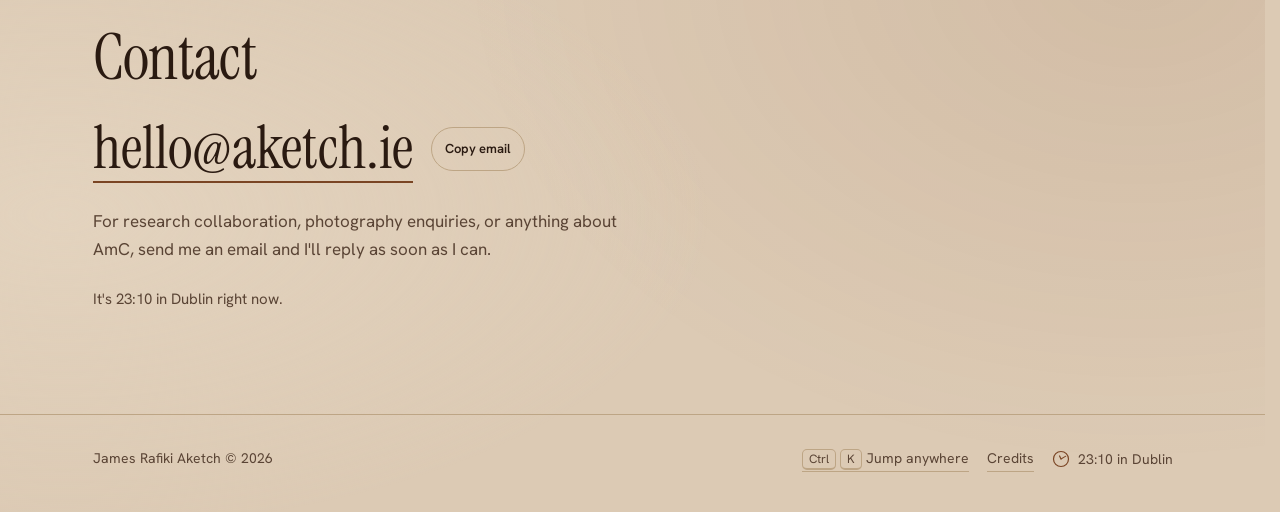
==== commit bfd88abd: "Match thesis subtitle capitalisation to the PDF and CV (title case) Co-Authored-By: Claude Sonnet 5." ====
--- a/index.html
+++ b/index.html
@@ -132,7 +132,7 @@
         <article class="paper">
           <a class="cover-link" href="papers/thesis.pdf" target="_blank" rel="noopener">
             <div class="cover">
-              <div><span class="kind">Undergraduate thesis</span><b>Housing Like Irish Weather?</b><span class="subt">Volatility regimes and asymmetric transmission in the Irish housing market</span></div>
+              <div><span class="kind">Undergraduate thesis</span><b>Housing Like Irish Weather?</b><span class="subt">Volatility Regimes and Asymmetric Transmission in the Irish Housing Market</span></div>
               <svg class="crest" viewBox="0 0 100 120" aria-hidden="true"><path d="M8 8 H92 V52 C92 84 72 104 50 114 C28 104 8 84 8 52 Z"/><path class="inner" d="M16 16 H84 V52 C84 78 68 96 50 105 C32 96 16 78 16 52 Z"/><path class="step" d="M24 44 H42 V30 H60 V40 H76"/><path d="M27 78 V65 L32 59 L37 65 V78"/><path d="M39 78 V65 L44 59 L49 65 V78"/><path d="M51 78 V53 L56 47 L61 53 V78"/><path d="M63 78 V53 L68 47 L73 53 V78"/><path d="M22 78 H78"/></svg><img class="uni" src="photos/ucd-logo.png" alt="University College Dublin" hidden onload="this.hidden=false;this.previousElementSibling.style.display='none'">
               <small>UCD School of Economics</small>
             </div>
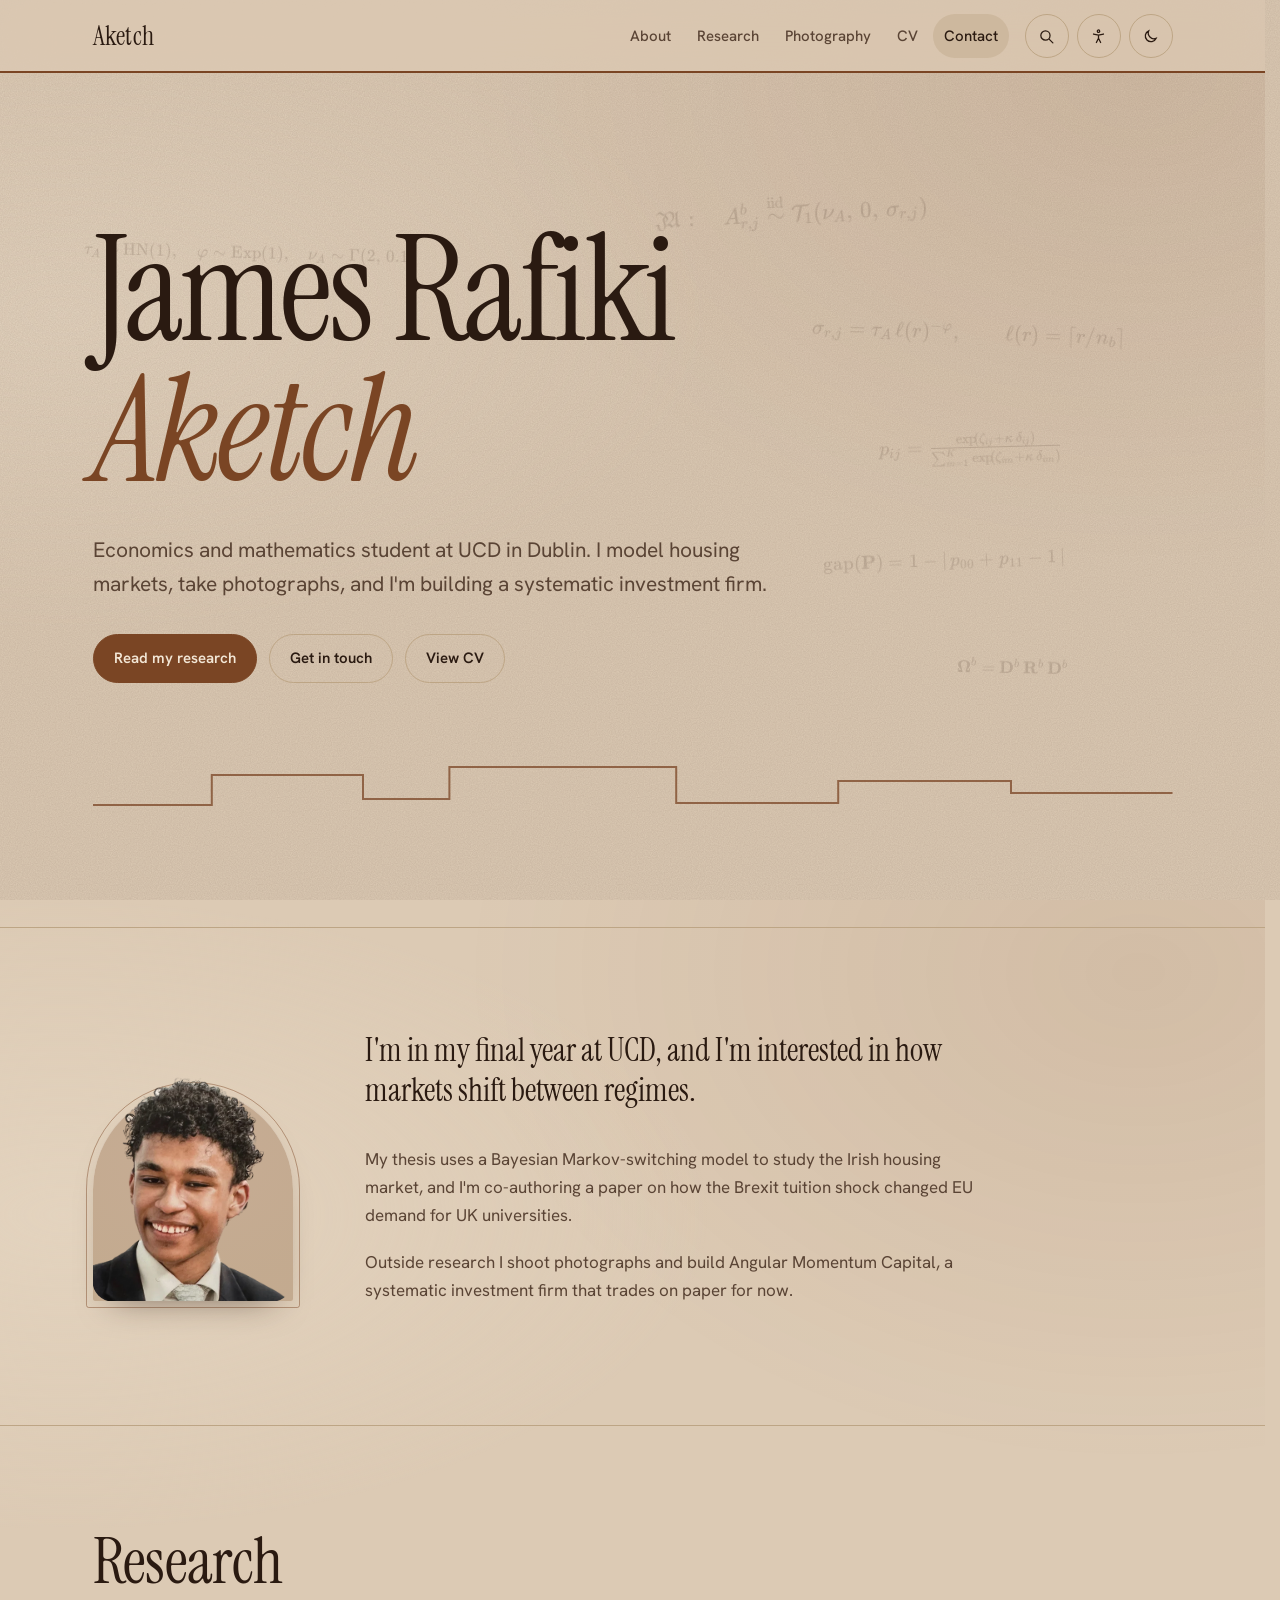
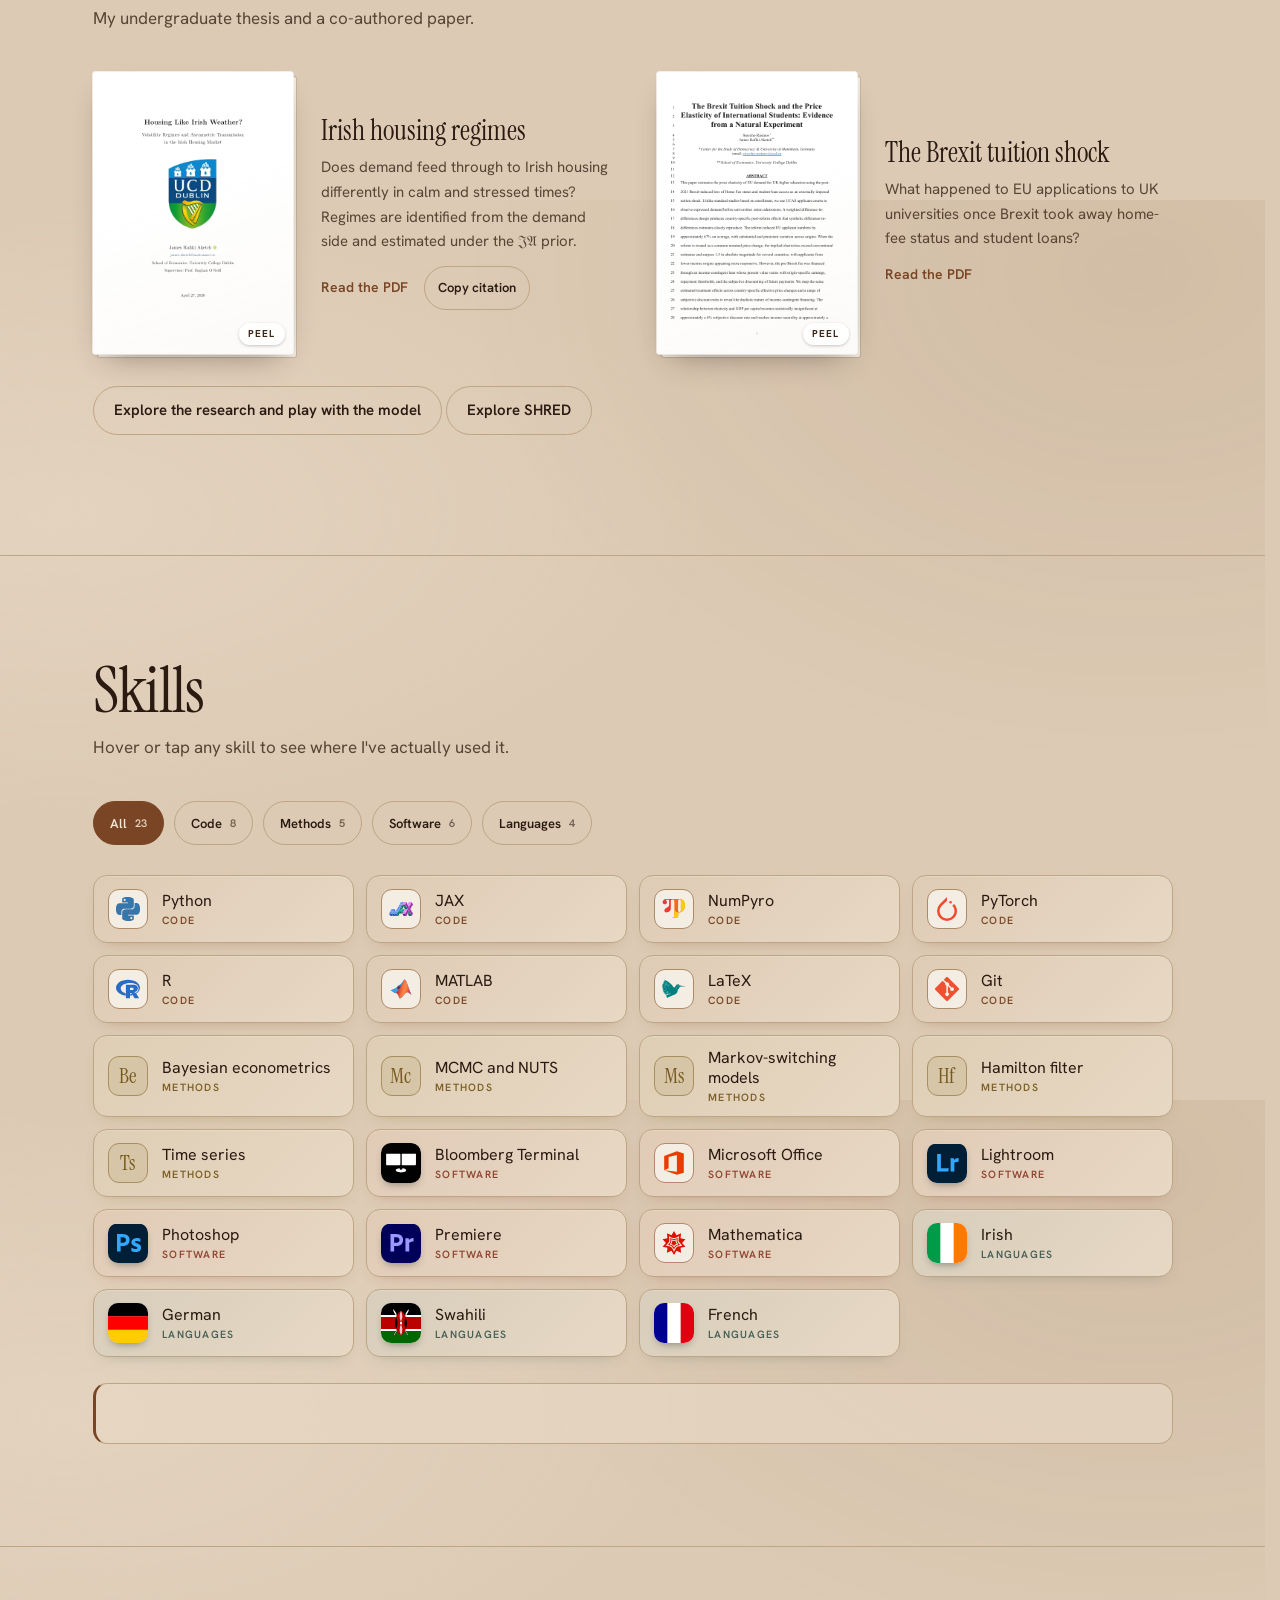
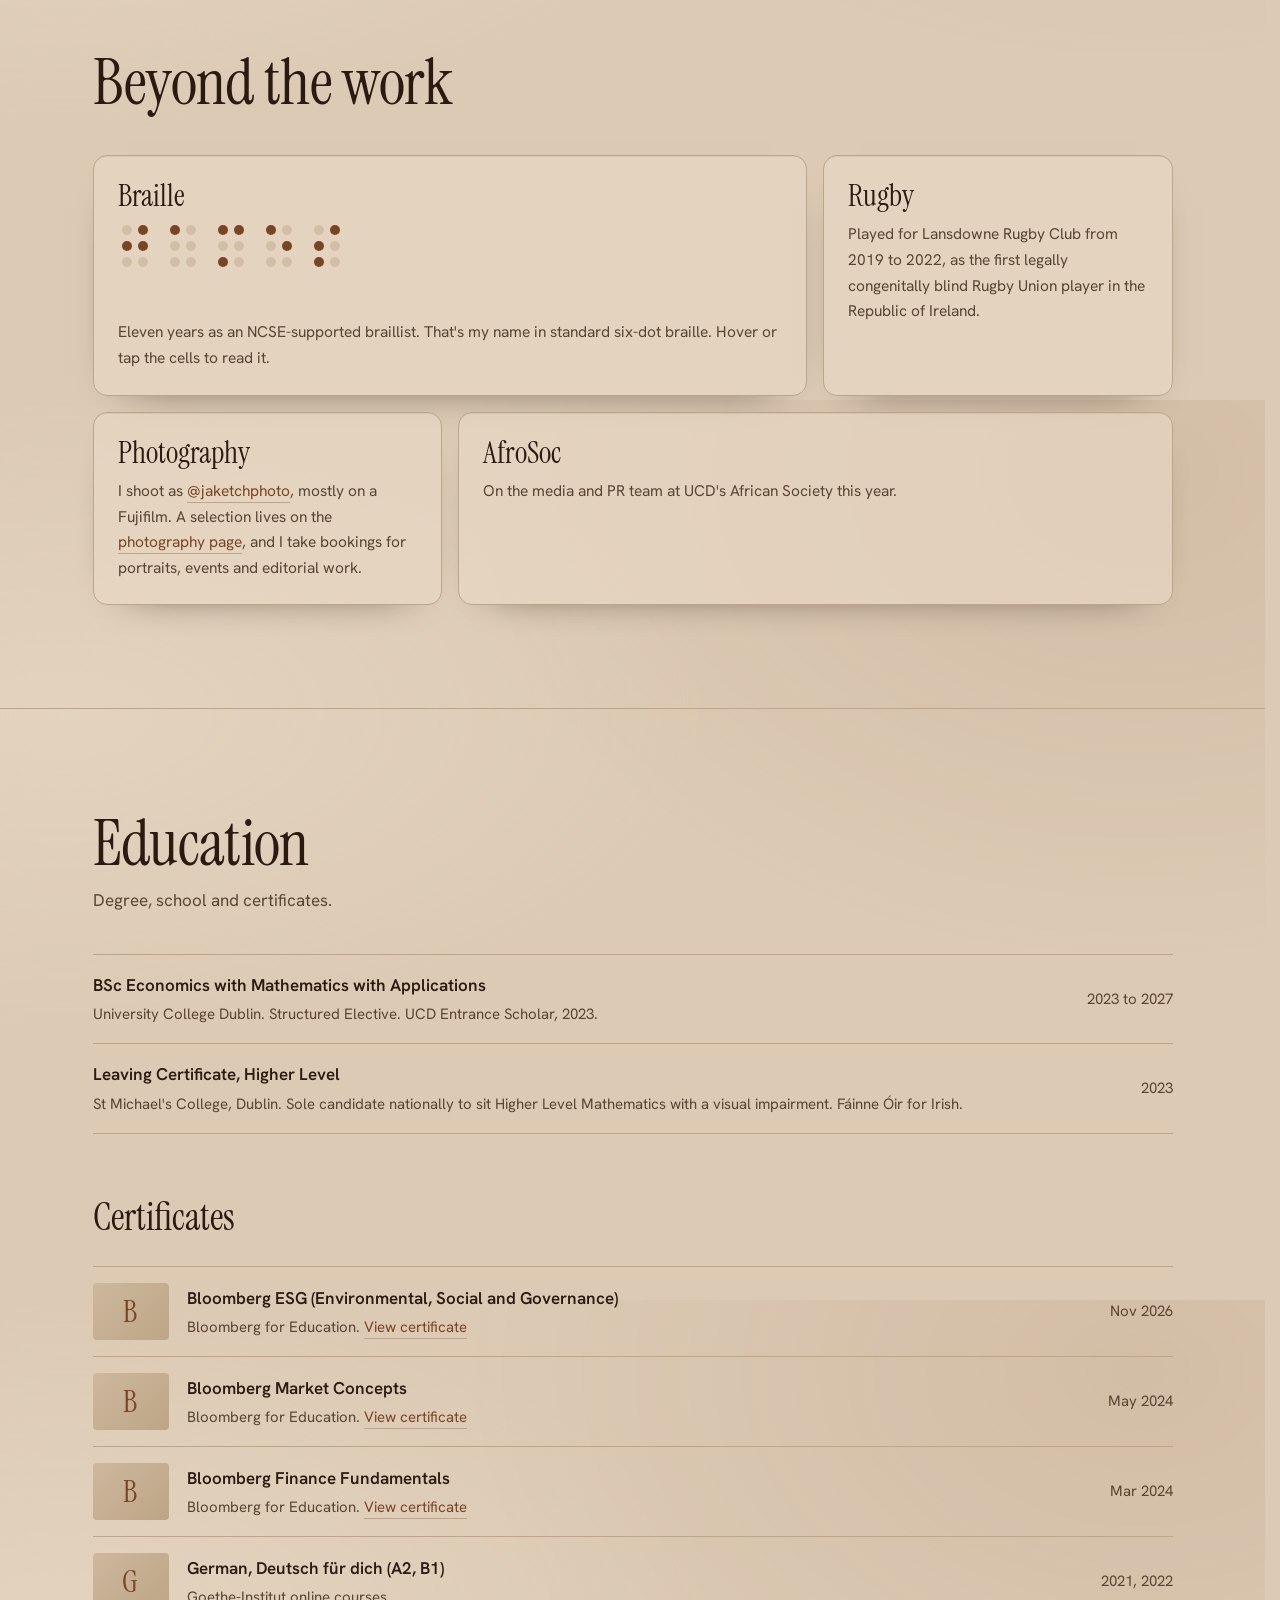
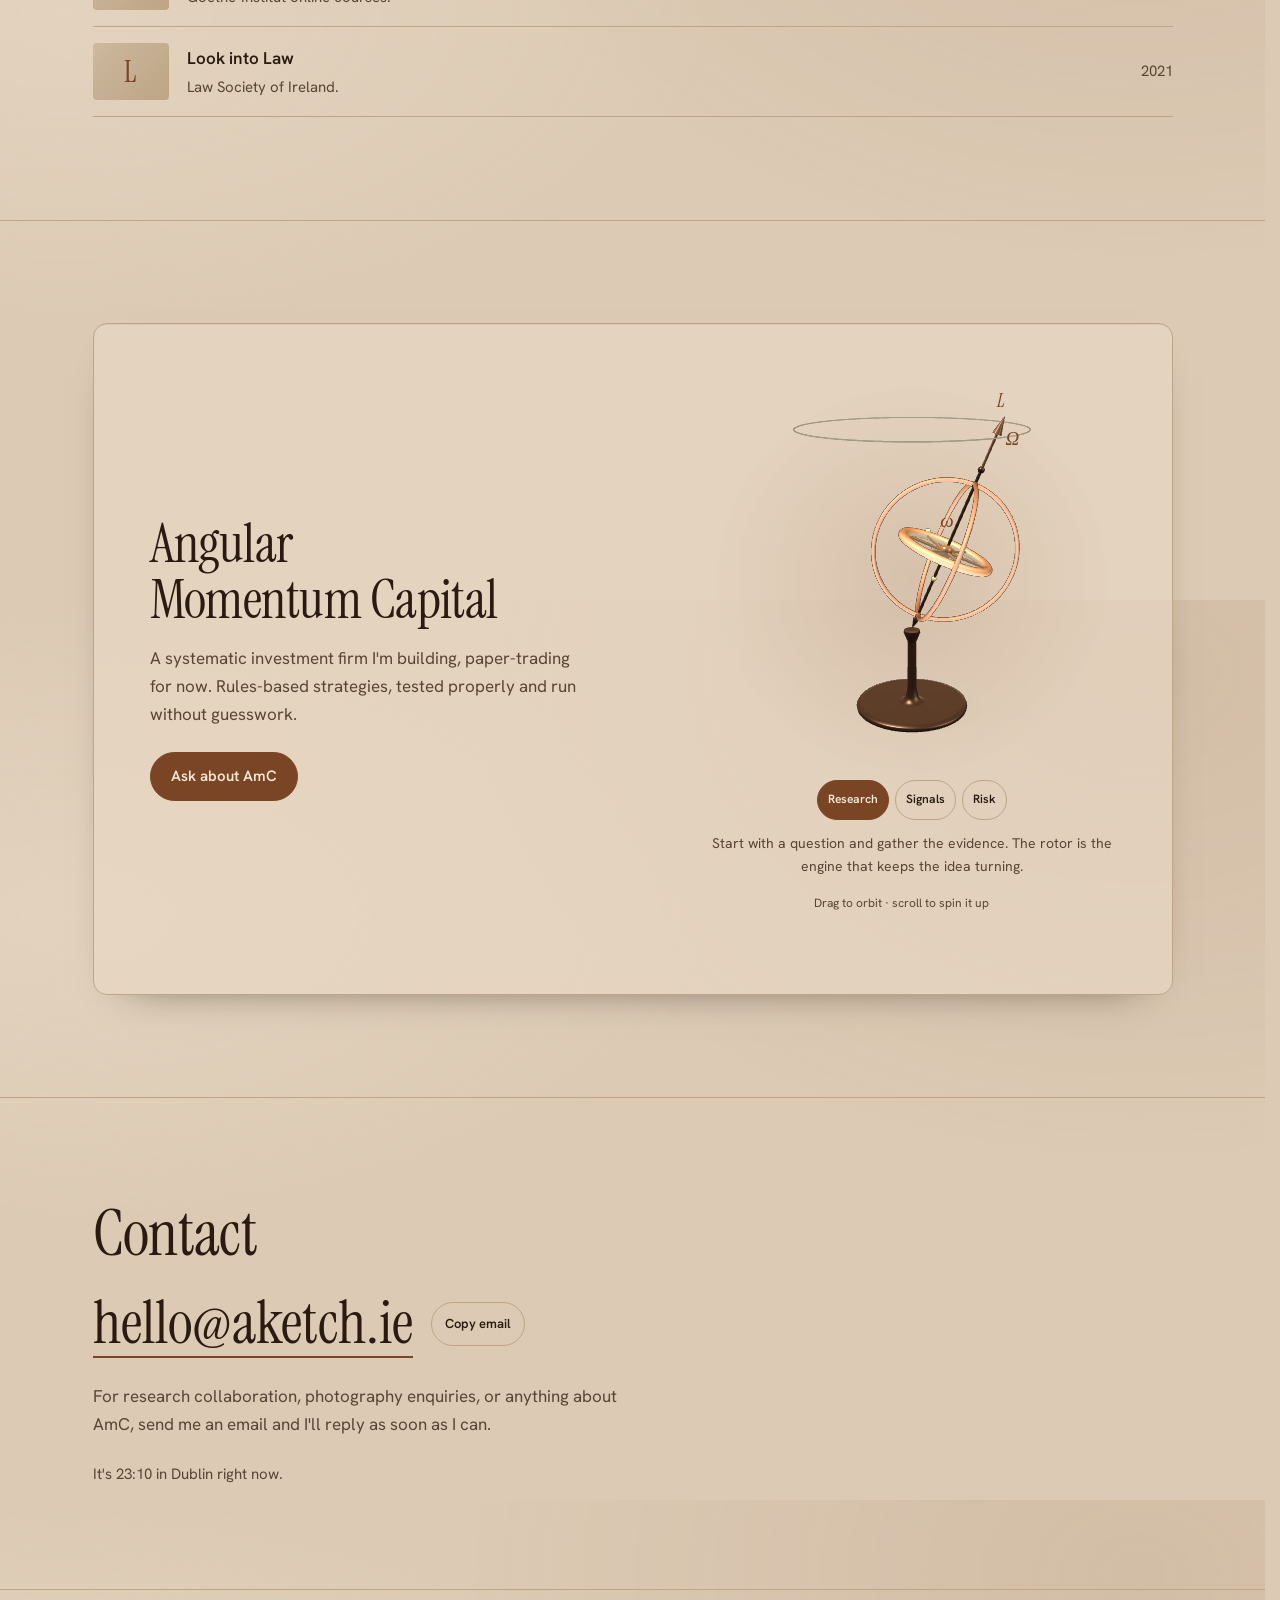
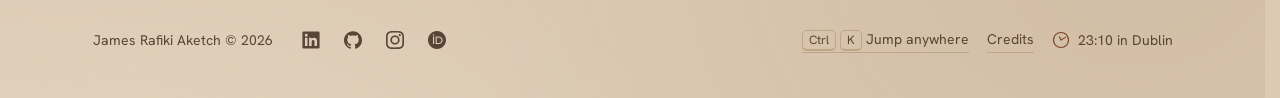
==== commit be9baef3: "AmC gyroscope rebuilt, peelable real paper covers, cut-out portrait, progressive blur, footer social" ====
--- a/index.html
+++ b/index.html
@@ -30,7 +30,7 @@
 <link rel="preconnect" href="https://fonts.googleapis.com">
 <link rel="preconnect" href="https://fonts.gstatic.com" crossorigin>
 <link href="https://fonts.googleapis.com/css2?family=Hanken+Grotesk:wght@400;500;600&family=Instrument+Serif:ital@0;1&display=swap" rel="stylesheet">
-<link rel="stylesheet" href="assets/site.css?v=20261105-9">
+<link rel="stylesheet" href="assets/site.css?v=20261105-20">
 <!-- KaTeX 0.16.9. Styles/fonts embedded for reliable equation rendering.
 The MIT License (MIT)
 
@@ -57,13 +57,15 @@
 -->
 <link rel="stylesheet" href="assets/katex-local.css">
 <script>if(location.hash==="#shred")location.replace("research.html"+location.search+"#shred");</script>
-<script src="assets/site.js?v=20261105-9" defer></script>
+<script src="assets/site.js?v=20261105-20" defer></script>
 <script type="application/ld+json">
 {"@context":"https://schema.org","@type":"Person","name":"James Rafiki Aketch","url":"https://aketch.ie","sameAs":["https://orcid.org/0009-0002-3472-8705","https://www.linkedin.com/in/jamesaketch/","https://www.instagram.com/jaketchphoto","https://github.com/jamesaketch"]}
 </script>
-<link rel="stylesheet" href="assets/polish.css?v=20261105-9">
-<script src="assets/polish.js" defer></script>
-<script src="assets/graphics.js" defer></script>
+<link rel="stylesheet" href="assets/polish.css?v=20261105-20">
+<script src="assets/polish.js?v=20261105-20" defer></script>
+<script src="assets/graphics.js?v=20261105-20" defer></script>
+<script src="assets/peel.js?v=20261105-20" defer></script>
+<script src="assets/gyro.js?v=20261105-20" defer></script>
 </head>
 <body>
 <a class="skip" href="#main">Skip to content</a>
@@ -98,7 +100,7 @@
         <div class="eq k6"><span class="katex"><span class="katex-html" aria-hidden="true"><span class="base"><span class="strut" style="height:0.9251em;"></span><span class="mord"><span class="mord"><span class="mord"><span class="mord mathbf">Ω</span></span></span><span class="msupsub"><span class="vlist-t"><span class="vlist-r"><span class="vlist" style="height:0.9251em;"><span style="top:-3.139em;margin-right:0.05em;"><span class="pstrut" style="height:2.7em;"></span><span class="sizing reset-size6 size3 mtight"><span class="mord mtight"><span class="mord mathnormal mtight">b</span></span></span></span></span></span></span></span></span><span class="mspace" style="margin-right:0.2778em;"></span><span class="mrel">=</span><span class="mspace" style="margin-right:0.2778em;"></span></span><span class="base"><span class="strut" style="height:0.8491em;"></span><span class="mord"><span class="mord mathbf">D</span><span class="msupsub"><span class="vlist-t"><span class="vlist-r"><span class="vlist" style="height:0.8491em;"><span style="top:-3.063em;margin-right:0.05em;"><span class="pstrut" style="height:2.7em;"></span><span class="sizing reset-size6 size3 mtight"><span class="mord mtight"><span class="mord mathnormal mtight">b</span></span></span></span></span></span></span></span></span><span class="mspace" style="margin-right:0.1667em;"></span><span class="mord"><span class="mord mathbf">R</span><span class="msupsub"><span class="vlist-t"><span class="vlist-r"><span class="vlist" style="height:0.8491em;"><span style="top:-3.063em;margin-right:0.05em;"><span class="pstrut" style="height:2.7em;"></span><span class="sizing reset-size6 size3 mtight"><span class="mord mtight"><span class="mord mathnormal mtight">b</span></span></span></span></span></span></span></span></span><span class="mspace" style="margin-right:0.1667em;"></span><span class="mord"><span class="mord mathbf">D</span><span class="msupsub"><span class="vlist-t"><span class="vlist-r"><span class="vlist" style="height:0.8491em;"><span style="top:-3.063em;margin-right:0.05em;"><span class="pstrut" style="height:2.7em;"></span><span class="sizing reset-size6 size3 mtight"><span class="mord mtight"><span class="mord mathnormal mtight">b</span></span></span></span></span></span></span></span></span></span></span></span></div>
       </div>
       <h1><span>James Rafiki</span> <span class="soft" data-alt="also answers to Ja-ketch">Aketch</span></h1>
-      <p class="lede">Economics and mathematics student at UCD in Dublin. I model housing markets, take photographs, and am building a paper-trading systematic investment firm.</p>
+      <p class="lede">Economics and mathematics student at UCD in Dublin. I model housing markets, take photographs, and I'm building a systematic investment firm.</p>
       <div class="row">
         <a class="btn solid" href="#research">Read my research</a>
         <a class="btn ghost" href="#contact">Get in touch</a>
@@ -111,16 +113,15 @@
 
   <section id="about">
     <div class="wrap about">
-      <div class="portrait"><img src="photos/portrait.jpg" alt="James Rafiki Aketch" width="960" height="1200"></div>
+      <div class="portrait cutout"><img src="photos/portrait-cut.webp" alt="James Rafiki Aketch" width="480" height="600" loading="lazy" decoding="async"></div>
       <div class="prose">
-        <p>I'm a final-year economics and mathematics student in Dublin, interested in how markets shift between regimes.</p>
-        <p>My thesis uses a Bayesian Markov-switching model to study the Irish housing market, and I co-author a paper on EU student admissions to UK universities after Brexit.</p>
-        <p>Outside of research I shoot photographs and work on Angular Momentum Capital, a systematic paper-trading quantitative investment project. This year I'm also on the media and PR team at UCD's African Society.</p>
-      </div>
-    </div>
-  </section>
-
-  <!-- RESEARCH: swap .cover for <img src="covers/thesis.jpg"> if you have a real cover page -->
+        <p>I'm in my final year at UCD, and I'm interested in how markets shift between regimes.</p>
+        <p>My thesis uses a Bayesian Markov-switching model to study the Irish housing market, and I'm co-authoring a paper on how the Brexit tuition shock changed EU demand for UK universities.</p>
+        <p>Outside research I shoot photographs and build Angular Momentum Capital, a systematic investment firm that trades on paper for now.</p>
+      </div>
+    </div>
+  </section>
+
   <section id="research">
     <div class="wrap">
       <div class="head">
@@ -131,29 +132,21 @@
       <div class="papers">
         <article class="paper">
           <a class="cover-link" href="papers/thesis.pdf" target="_blank" rel="noopener">
-            <div class="cover">
-              <div><span class="kind">Undergraduate thesis</span><b>Housing Like Irish Weather?</b><span class="subt">Volatility Regimes and Asymmetric Transmission in the Irish Housing Market</span></div>
-              <svg class="crest" viewBox="0 0 100 120" aria-hidden="true"><path d="M8 8 H92 V52 C92 84 72 104 50 114 C28 104 8 84 8 52 Z"/><path class="inner" d="M16 16 H84 V52 C84 78 68 96 50 105 C32 96 16 78 16 52 Z"/><path class="step" d="M24 44 H42 V30 H60 V40 H76"/><path d="M27 78 V65 L32 59 L37 65 V78"/><path d="M39 78 V65 L44 59 L49 65 V78"/><path d="M51 78 V53 L56 47 L61 53 V78"/><path d="M63 78 V53 L68 47 L73 53 V78"/><path d="M22 78 H78"/></svg><img class="uni" src="photos/ucd-logo.png" alt="University College Dublin" hidden onload="this.hidden=false;this.previousElementSibling.style.display='none'">
-              <small>UCD School of Economics</small>
-            </div>
+            <div class="cover cover-real"><img src="papers/covers/thesis.jpg" alt="Title page of the thesis, Housing Like Irish Weather?" width="538" height="760" loading="lazy" decoding="async"></div>
           </a>
           <div>
             <h3>Irish housing regimes</h3>
-            <p>Does demand feed through to Irish housing differently in calm and stressed times? Regimes identified from the demand side, estimated under the 𝔍𝔄 prior.</p>
+            <p>Does demand feed through to Irish housing differently in calm and stressed times? Regimes are identified from the demand side and estimated under the 𝔍𝔄 prior.</p>
             <div class="actions"><a class="status" href="papers/thesis.pdf" target="_blank" rel="noopener">Read the PDF</a><button class="chip" type="button" data-copy="Aketch, J. R. (2026). Housing like Irish weather? Volatility regimes and asymmetric transmission in the Irish housing market [Undergraduate thesis, University College Dublin].">Copy citation</button></div>
           </div>
         </article>
         <article class="paper">
           <a class="cover-link" data-file="papers/brexit-paper.pdf">
-            <div class="cover">
-              <div><span class="kind">Co-authored paper</span><b>EU Student Admissions to UK Universities after Brexit</b></div>
-              <svg class="motif" viewBox="0 0 200 50" aria-hidden="true"><path d="M0 25 H92"/><path d="M92 25 L200 8"/><path class="ghost" d="M92 25 L200 42"/></svg>
-              <small>Working paper</small>
-            </div>
+            <div class="cover cover-real"><img src="papers/covers/brexit.jpg" alt="First page of the paper, The Brexit Tuition Shock and the Price Elasticity of International Students: Evidence from a Natural Experiment" width="538" height="760" loading="lazy" decoding="async"></div>
           </a>
           <div>
-            <h3>Brexit and student admissions</h3>
-            <p>How did Brexit change the flow of EU students into UK universities?</p>
+            <h3>The Brexit tuition shock</h3>
+            <p>What happened to EU applications to UK universities once Brexit took away home-fee status and student loans?</p>
             <div class="actions"><a class="status" data-file="papers/brexit-paper.pdf">PDF coming soon</a></div>
           </div>
         </article>
@@ -193,7 +186,7 @@
         <li data-g="methods"><button class="skill" type="button" data-used="my thesis.">Time series<span class="g">Methods</span></button></li>
         
         <li data-g="software"><button class="skill" type="button" data-used="my Bloomberg Market Concepts, Finance Fundamentals and ESG certificates.">Bloomberg Terminal<span class="g">Software</span></button></li>
-        <li data-g="software"><button class="skill" type="button" data-used="the whole suite, Word, Excel, PowerPoint and the rest.">Microsoft Office<span class="g">Software</span></button></li>
+        <li data-g="software"><button class="skill" type="button" data-used="the whole suite: Word, Excel, PowerPoint and the rest.">Microsoft Office<span class="g">Software</span></button></li>
         <li data-g="software"><button class="skill" type="button" data-used="editing my photography.">Lightroom<span class="g">Software</span></button></li>
         <li data-g="software"><button class="skill" type="button" data-used="my photography.">Photoshop<span class="g">Software</span></button></li>
         <li data-g="software"><button class="skill" type="button" data-used="part of my toolkit.">Premiere<span class="g">Software</span></button></li>
@@ -216,7 +209,7 @@
         <article class="b-card wide">
           <h3>Braille</h3>
           <div class="braille" data-word="james" tabindex="0"></div>
-          <p>Eleven years as an NCSE supported braillist. That's my name in standard six-dot braille. Hover or tap the cells to read it.</p>
+          <p>Eleven years as an NCSE-supported braillist. That's my name in standard six-dot braille. Hover or tap the cells to read it.</p>
         </article>
         <article class="b-card">
           <h3>Rugby</h3>
@@ -226,11 +219,7 @@
           <h3>Photography</h3>
           <p>I shoot as <a href="https://www.instagram.com/jaketchphoto" rel="noopener">@jaketchphoto</a>, mostly on a Fujifilm. A selection lives on the <a href="photography.html">photography page</a>, and I take bookings for portraits, events and editorial work.</p>
         </article>
-        <article class="b-card">
-          <h3>Languages</h3>
-          <p>Irish with a Fáinne Óir, German self-taught to B1, and slowly learning Swahili and French.</p>
-        </article>
-        <article class="b-card">
+        <article class="b-card wide">
           <h3>AfroSoc</h3>
           <p>On the media and PR team at UCD's African Society this year.</p>
         </article>
@@ -259,38 +248,13 @@
     </div>
   </section>
 
-  <section id="profiles">
-    <div class="wrap">
-      <div class="head">
-        <h2>Find me elsewhere</h2>
-      </div>
-      <div class="profiles">
-        <a class="profile" href="https://orcid.org/0009-0002-3472-8705" rel="me noopener">
-          <svg viewBox="0 0 32 32" fill="none" stroke="currentColor" stroke-width="2" aria-hidden="true"><circle cx="16" cy="16" r="13"/><path d="M11.5 10v12M16 10h3.2a6 6 0 0 1 0 12H16z" stroke-linejoin="round"/></svg>
-          <span><b>ORCID</b><small>0009-0002-3472-8705</small></span>
-        </a>
-        <a class="profile" href="https://www.linkedin.com/in/jamesaketch/" rel="me noopener">
-          <svg viewBox="0 0 32 32" fill="none" stroke="currentColor" stroke-width="2" aria-hidden="true"><rect x="4" y="4" width="24" height="24" rx="4"/><path d="M11 14v8M11 10.5v.1M16 22v-8m0 4a4 4 0 0 1 8 0v4" stroke-linecap="round"/></svg>
-          <span><b>LinkedIn</b><small>Work and education</small></span>
-        </a>
-        <a class="profile" href="https://www.instagram.com/jaketchphoto" rel="me noopener">
-          <svg viewBox="0 0 24 24" fill="none" stroke="currentColor" stroke-width="1.6" stroke-linecap="round" stroke-linejoin="round" aria-hidden="true"><path d="M3.5 8h3.2l1.6-2.3h7.4L17.3 8h3.2v11h-17z"/><circle cx="12" cy="13.3" r="3.6"/></svg>
-          <span><b>Instagram</b><small>@jaketchphoto</small></span>
-        </a>
-        <a class="profile" href="https://github.com/jamesaketch" rel="me noopener">
-          <svg viewBox="0 0 32 32" fill="none" stroke="currentColor" stroke-width="2" stroke-linecap="round" stroke-linejoin="round" aria-hidden="true"><path d="M12 10l-6 6 6 6M20 10l6 6-6 6"/></svg>
-          <span><b>GitHub</b><small>Code</small></span>
-        </a>
-      </div>
-    </div>
-  </section>
 
   <section id="amc">
     <div class="wrap">
       <div class="amc">
         <div>
           <h2>Angular Momentum Capital</h2>
-          <p>A systematic paper-trading quantitative investment firm I'm building. Rules-based strategies, tested properly, run without guesswork.</p>
+          <p>A systematic investment firm I'm building, paper-trading for now. Rules-based strategies, tested properly and run without guesswork.</p>
           <a class="btn solid" href="#contact">Ask about AmC</a>
         </div>
         <svg class="orbit" viewBox="0 0 240 240" fill="none" stroke="currentColor" stroke-width="1.5" aria-hidden="true">
@@ -322,7 +286,7 @@
 
 <footer>
   <div class="wrap">
-    <span>James Rafiki Aketch &copy; 2026</span>
+    <span class="foot-l"><span>James Rafiki Aketch &copy; 2026</span><nav class="socials" aria-label="Find me elsewhere"><a href="https://www.linkedin.com/in/jamesaketch/" target="_blank" rel="me noopener" aria-label="LinkedIn" title="LinkedIn"><svg viewBox="0 0 128 128" aria-hidden="true"><path d="M116 3H12a8.91 8.91 0 00-9 8.8v104.42a8.91 8.91 0 009 8.78h104a8.93 8.93 0 009-8.81V11.77A8.93 8.93 0 00116 3zM39.17 107H21.06V48.73h18.11zm-9-66.21a10.5 10.5 0 1110.49-10.5 10.5 10.5 0 01-10.54 10.48zM107 107H88.89V78.65c0-6.75-.12-15.44-9.41-15.44s-10.87 7.36-10.87 15V107H50.53V48.73h17.36v8h.24c2.42-4.58 8.32-9.41 17.13-9.41C103.6 47.28 107 59.35 107 75z"/></svg></a><a href="https://github.com/jamesaketch" target="_blank" rel="me noopener" aria-label="GitHub" title="GitHub"><svg viewBox="0 0 24 24" aria-hidden="true"><path d="M12 .297c-6.63 0-12 5.373-12 12 0 5.303 3.438 9.8 8.205 11.385.6.113.82-.258.82-.577 0-.285-.01-1.04-.015-2.04-3.338.724-4.042-1.61-4.042-1.61C4.422 18.07 3.633 17.7 3.633 17.7c-1.087-.744.084-.729.084-.729 1.205.084 1.838 1.236 1.838 1.236 1.07 1.835 2.809 1.305 3.495.998.108-.776.417-1.305.76-1.605-2.665-.3-5.466-1.332-5.466-5.93 0-1.31.465-2.38 1.235-3.22-.135-.303-.54-1.523.105-3.176 0 0 1.005-.322 3.3 1.23.96-.267 1.98-.399 3-.405 1.02.006 2.04.138 3 .405 2.28-1.552 3.285-1.23 3.285-1.23.645 1.653.24 2.873.12 3.176.765.84 1.23 1.91 1.23 3.22 0 4.61-2.805 5.625-5.475 5.92.42.36.81 1.096.81 2.22 0 1.606-.015 2.896-.015 3.286 0 .315.21.69.825.57C20.565 22.092 24 17.592 24 12.297c0-6.627-5.373-12-12-12"/></svg></a><a href="https://www.instagram.com/jaketchphoto" target="_blank" rel="me noopener" aria-label="Instagram, @jaketchphoto" title="Instagram"><svg viewBox="0 0 24 24" aria-hidden="true"><path d="M7.0301.084c-1.2768.0602-2.1487.264-2.911.5634-.7888.3075-1.4575.72-2.1228 1.3877-.6652.6677-1.075 1.3368-1.3802 2.127-.2954.7638-.4956 1.6365-.552 2.914-.0564 1.2775-.0689 1.6882-.0626 4.947.0062 3.2586.0206 3.6671.0825 4.9473.061 1.2765.264 2.1482.5635 2.9107.308.7889.72 1.4573 1.388 2.1228.6679.6655 1.3365 1.0743 2.1285 1.38.7632.295 1.6361.4961 2.9134.552 1.2773.056 1.6884.069 4.9462.0627 3.2578-.0062 3.668-.0207 4.9478-.0814 1.28-.0607 2.147-.2652 2.9098-.5633.7889-.3086 1.4578-.72 2.1228-1.3881.665-.6682 1.0745-1.3378 1.3795-2.1284.2957-.7632.4966-1.636.552-2.9124.056-1.2809.0692-1.6898.063-4.948-.0063-3.2583-.021-3.6668-.0817-4.9465-.0607-1.2797-.264-2.1487-.5633-2.9117-.3084-.7889-.72-1.4568-1.3876-2.1228C21.2982 1.33 20.628.9208 19.8378.6165 19.074.321 18.2017.1197 16.9244.0645 15.6471.0093 15.236-.005 11.977.0014 8.718.0076 8.31.0215 7.0301.0839m.1402 21.6932c-1.17-.0509-1.8053-.2453-2.2287-.408-.5606-.216-.96-.4771-1.3819-.895-.422-.4178-.6811-.8186-.9-1.378-.1644-.4234-.3624-1.058-.4171-2.228-.0595-1.2645-.072-1.6442-.079-4.848-.007-3.2037.0053-3.583.0607-4.848.05-1.169.2456-1.805.408-2.2282.216-.5613.4762-.96.895-1.3816.4188-.4217.8184-.6814 1.3783-.9003.423-.1651 1.0575-.3614 2.227-.4171 1.2655-.06 1.6447-.072 4.848-.079 3.2033-.007 3.5835.005 4.8495.0608 1.169.0508 1.8053.2445 2.228.408.5608.216.96.4754 1.3816.895.4217.4194.6816.8176.9005 1.3787.1653.4217.3617 1.056.4169 2.2263.0602 1.2655.0739 1.645.0796 4.848.0058 3.203-.0055 3.5834-.061 4.848-.051 1.17-.245 1.8055-.408 2.2294-.216.5604-.4763.96-.8954 1.3814-.419.4215-.8181.6811-1.3783.9-.4224.1649-1.0577.3617-2.2262.4174-1.2656.0595-1.6448.072-4.8493.079-3.2045.007-3.5825-.006-4.848-.0608M16.953 5.5864A1.44 1.44 0 1 0 18.39 4.144a1.44 1.44 0 0 0-1.437 1.4424M5.8385 12.012c.0067 3.4032 2.7706 6.1557 6.173 6.1493 3.4026-.0065 6.157-2.7701 6.1506-6.1733-.0065-3.4032-2.771-6.1565-6.174-6.1498-3.403.0067-6.156 2.771-6.1496 6.1738M8 12.0077a4 4 0 1 1 4.008 3.9921A3.9996 3.9996 0 0 1 8 12.0077"/></svg></a><a href="https://orcid.org/0009-0002-3472-8705" target="_blank" rel="me noopener" aria-label="ORCID, 0009-0002-3472-8705" title="ORCID"><svg viewBox="0 0 24 24" aria-hidden="true"><path d="M12 0C5.372 0 0 5.372 0 12s5.372 12 12 12 12-5.372 12-12S18.628 0 12 0zM7.369 4.378c.525 0 .947.431.947.947s-.422.947-.947.947a.95.95 0 0 1-.947-.947c0-.525.422-.947.947-.947zm-.722 3.038h1.444v10.041H6.647V7.416zm3.562 0h3.9c3.712 0 5.344 2.653 5.344 5.025 0 2.578-2.016 5.025-5.325 5.025h-3.919V7.416zm1.444 1.303v7.444h2.297c3.272 0 4.022-2.484 4.022-3.722 0-2.016-1.284-3.722-4.097-3.722h-2.222z"/></svg></a></nav></span>
     <span class="foot-r">
       <button class="linkish palette-open" type="button"><kbd class="kmod">⌘</kbd> <kbd>K</kbd> Jump anywhere</button>
       <button class="linkish credits-open" type="button">Credits</button>
--- a/assets/polish.css
+++ b/assets/polish.css
@@ -118,7 +118,7 @@
 .segment button[aria-pressed=true] { background:var(--surface);color:var(--text);box-shadow:0 2px 6px #0001; }
 .orbital { width:100%;min-width:0; }
 .orbital .scene { border:none; }
-.orbital canvas { height:330px; }
+.orbital canvas { height:400px; }
 .orbit-stages { display:flex;justify-content:center;flex-wrap:wrap;gap:6px; }
 .orbit-stages button { padding:6px 10px;min-height:40px;font-size:12px; }
 .orbit-description { min-height:3em;font-size:14px!important;text-align:center;margin:12px 0 0!important; }
@@ -170,7 +170,7 @@
   .a11y-panel { top:auto;bottom:max(12px,env(safe-area-inset-bottom));left:12px;right:12px;width:auto;max-height:calc(100dvh - 120px);border-radius:22px;padding:22px; }
   dialog.palette { margin-top:16px;max-height:calc(100dvh - 32px); }
   .scene canvas { height:270px; }
-  .orbital canvas { height:280px; }
+  .orbital canvas { height:320px; }
   .clockline { flex-wrap:wrap; }
   .contacts a,.contact a.mail { overflow-wrap:anywhere; }
 }
@@ -247,3 +247,83 @@
 @media (prefers-color-scheme: dark) { :root:not([data-theme="light"]) .skill .ico:not(.app) { background: color-mix(in srgb, #fff 10%, var(--surface)); } }
 .skill:hover .ico, .skill:focus-visible .ico, .skill.on .ico { transform: rotate(-6deg) scale(1.08); }
 @media (max-width: 600px) { .skill .ico { width: 36px; height: 36px; } .skill .ico::before { width: 22px; height: 22px; } .skill .ico.app::before { width: 100%; height: 100%; } }
+
+.scene .orbit-glyph { font-family: var(--serif); font-style: italic; font-weight: 400; font-size: 19px; color: var(--accent); text-shadow: 0 1px 4px var(--bg); }
+.orbital .scene { background: radial-gradient(closest-side, color-mix(in srgb, var(--accent) 13%, transparent), transparent); }
+.orbital canvas.grabbing { cursor: grabbing; }
+.orbital .scene-caption { text-align: center; }
+
+/* ===== real paper covers in a clear, peelable sleeve ===== */
+.cover.cover-real { position: relative; display: block; padding: 0; border: 0; aspect-ratio: 538 / 760; min-height: 0; overflow: visible; background: #fff; border-radius: 3px;
+  box-shadow: 0 1px 0 rgba(0,0,0,.04), 0 2px 4px -1px rgba(42,26,17,.18), 0 14px 30px -14px rgba(42,26,17,.45), 4px 4px 0 -1px #f4ede2, 4px 4px 0 0 rgba(42,26,17,.12);
+  transition: transform .35s var(--ease-spring, ease), box-shadow .35s; touch-action: pan-y; cursor: pointer; user-select: none; -webkit-user-select: none; }
+.cover.cover-real img { position: absolute; inset: 0; width: 100%; height: 100%; object-fit: cover; border-radius: inherit; display: block; pointer-events: none; }
+.cover-real .sleeve-frost { position: absolute; inset: -1px; border-radius: 4px; pointer-events: none;
+  background: linear-gradient(160deg, rgba(255,255,255,.16), rgba(255,255,255,.04) 40%, rgba(220,205,185,.1));
+  -webkit-backdrop-filter: blur(.45px) saturate(1.04) brightness(1.02); backdrop-filter: blur(.45px) saturate(1.04) brightness(1.02);
+  box-shadow: inset 0 0 0 1px rgba(255,255,255,.55), inset 0 0 18px rgba(255,255,255,.18); }
+.cover-real .sleeve-svg { position: absolute; inset: 0; width: 100%; height: 100%; overflow: visible; pointer-events: none; }
+.cover-real .sleeve-svg .film { stroke: rgba(255,255,255,.65); stroke-width: 1; }
+.cover-real .sleeve-svg .flap { stroke: rgba(255,255,255,.9); stroke-width: 1; }
+.cover-real .sleeve-svg .cast { fill: rgba(42,26,17,.28); }
+.cover-real .sleeve-svg .crease { stroke: rgba(255,255,255,.95); stroke-width: 1.2; }
+.cover-real .sleeve-tab { position: absolute; right: 8px; bottom: 9px; padding: 3px 9px; border-radius: 999px; font-size: 10px; font-weight: 700; letter-spacing: .12em; text-transform: uppercase;
+  color: #3a2618; background: rgba(255,255,255,.82); box-shadow: 0 1px 3px rgba(42,26,17,.25); pointer-events: none; transition: opacity .2s; }
+.cover-real.peeled-fade .sleeve-frost, .cover-real.peeled-fade .sleeve-svg, .cover-real.peeled-fade .sleeve-tab { opacity: 0; transition: opacity .25s; }
+a.cover-link[href]:hover .cover.cover-real.peeled { transform: translateY(-4px) rotate(-.6deg); }
+.cover-link:has(.cover-real) { max-width: 260px; }
+.paper .cover-link:has(.cover-real) { width: 100%; }
+@media (max-width: 720px) {
+  .cover.cover-real { aspect-ratio: 538 / 760; display: block; max-width: 220px; }
+  .paper .cover-link:has(.cover-real) { max-width: 200px; }
+}
+.cover-link:has(.cover-real), .cover-real img { -webkit-user-drag: none; user-drag: none; }
+
+/* ===== portrait: cut-out in a warm arch, head breaking the top edge ===== */
+.about { grid-template-columns: 200px minmax(0, 1fr); align-items: center; }
+.portrait.cutout { overflow: visible; background: none; padding: 0; aspect-ratio: 4 / 5; border-radius: 0; isolation: isolate; }
+.portrait.cutout::before { content: ""; position: absolute; inset: 15% 0 0 0; z-index: -1; border-radius: 999px 999px 20px 20px;
+  background: radial-gradient(120% 90% at 50% 30%, color-mix(in srgb, var(--accent) 30%, var(--surface)), color-mix(in srgb, var(--accent) 12%, var(--surface-2)) 70%);
+  box-shadow: inset 0 1px 0 color-mix(in srgb, #fff 35%, transparent), 0 18px 34px -20px rgba(42, 26, 17, .55); }
+.portrait.cutout::after { content: ""; position: absolute; inset: calc(15% - 7px) -7px -7px -7px; z-index: -2; border-radius: 999px 999px 26px 26px;
+  border: 1px solid color-mix(in srgb, var(--accent) 45%, transparent); }
+.portrait.cutout img { position: absolute; inset: 0; width: 100%; height: 100%; object-fit: cover; object-position: center top;
+  clip-path: inset(-40% 0 0 0 round 0 0 20px 20px); filter: saturate(.94) contrast(1.02);
+  transition: transform .5s var(--ease-spring, ease); transform-origin: 50% 100%; }
+.portrait.cutout:hover img { transform: scale(1.03); }
+@media (max-width: 720px) {
+  .about { grid-template-columns: 104px 1fr; }
+  .portrait.cutout::after { inset: calc(15% - 5px) -5px -5px -5px; }
+}
+
+/* ===== progressive blur under the header ===== */
+.pblur { position: fixed; left: 0; right: 0; top: calc(env(safe-area-inset-top, 0px) + var(--barh, 60px)); height: 64px; z-index: 9; pointer-events: none; opacity: 0; transition: opacity .35s ease; }
+html.scrolled .pblur { opacity: 1; }
+.pblur::before { content: ""; position: absolute; inset: 0; background: linear-gradient(to bottom, var(--bar), transparent); opacity: .55; }
+.pblur i { position: absolute; inset: 0; -webkit-backdrop-filter: blur(var(--b)); backdrop-filter: blur(var(--b)); }
+.pblur i:nth-child(1) { --b: 14px; -webkit-mask-image: linear-gradient(#000, transparent 22%); mask-image: linear-gradient(#000, transparent 22%); }
+.pblur i:nth-child(2) { --b: 7px; -webkit-mask-image: linear-gradient(#000 10%, transparent 40%); mask-image: linear-gradient(#000 10%, transparent 40%); }
+.pblur i:nth-child(3) { --b: 3.5px; -webkit-mask-image: linear-gradient(#000 25%, transparent 60%); mask-image: linear-gradient(#000 25%, transparent 60%); }
+.pblur i:nth-child(4) { --b: 1.6px; -webkit-mask-image: linear-gradient(#000 42%, transparent 80%); mask-image: linear-gradient(#000 42%, transparent 80%); }
+.pblur i:nth-child(5) { --b: .7px; -webkit-mask-image: linear-gradient(#000 60%, transparent); mask-image: linear-gradient(#000 60%, transparent); }
+@supports not ((backdrop-filter: blur(1px)) or (-webkit-backdrop-filter: blur(1px))) { .pblur { display: none; } }
+@media print { .pblur { display: none !important; } }
+
+/* ===== small comforts ===== */
+::selection { background: color-mix(in srgb, var(--accent) 32%, transparent); color: var(--text); }
+@supports (animation-timeline: view()) {
+  @media (prefers-reduced-motion: no-preference) {
+    html:not([data-motion=reduced]) :is(section .head, .paper, .feature, .about, .amc, .certs li, .findings .fd) {
+      animation: rise-in linear both; animation-timeline: view(); animation-range: entry 0% entry 55%;
+    }
+    @keyframes rise-in { from { opacity: 0; transform: translateY(18px); } to { opacity: 1; transform: none; } }
+  }
+}
+
+/* ===== footer social icons ===== */
+.foot-l { display: flex; align-items: center; flex-wrap: wrap; gap: 14px 20px; }
+.socials { display: flex; gap: 6px; }
+.socials a { display: grid; place-items: center; width: 36px; height: 36px; border-radius: 10px; color: var(--muted); border: 1px solid transparent;
+  transition: color .2s, background .2s, border-color .2s, transform .25s var(--ease-spring, ease); }
+.socials a:hover, .socials a:focus-visible { color: var(--accent); background: var(--surface); border-color: var(--line); transform: translateY(-2px); }
+.socials svg { width: 18px; height: 18px; fill: currentColor; }
